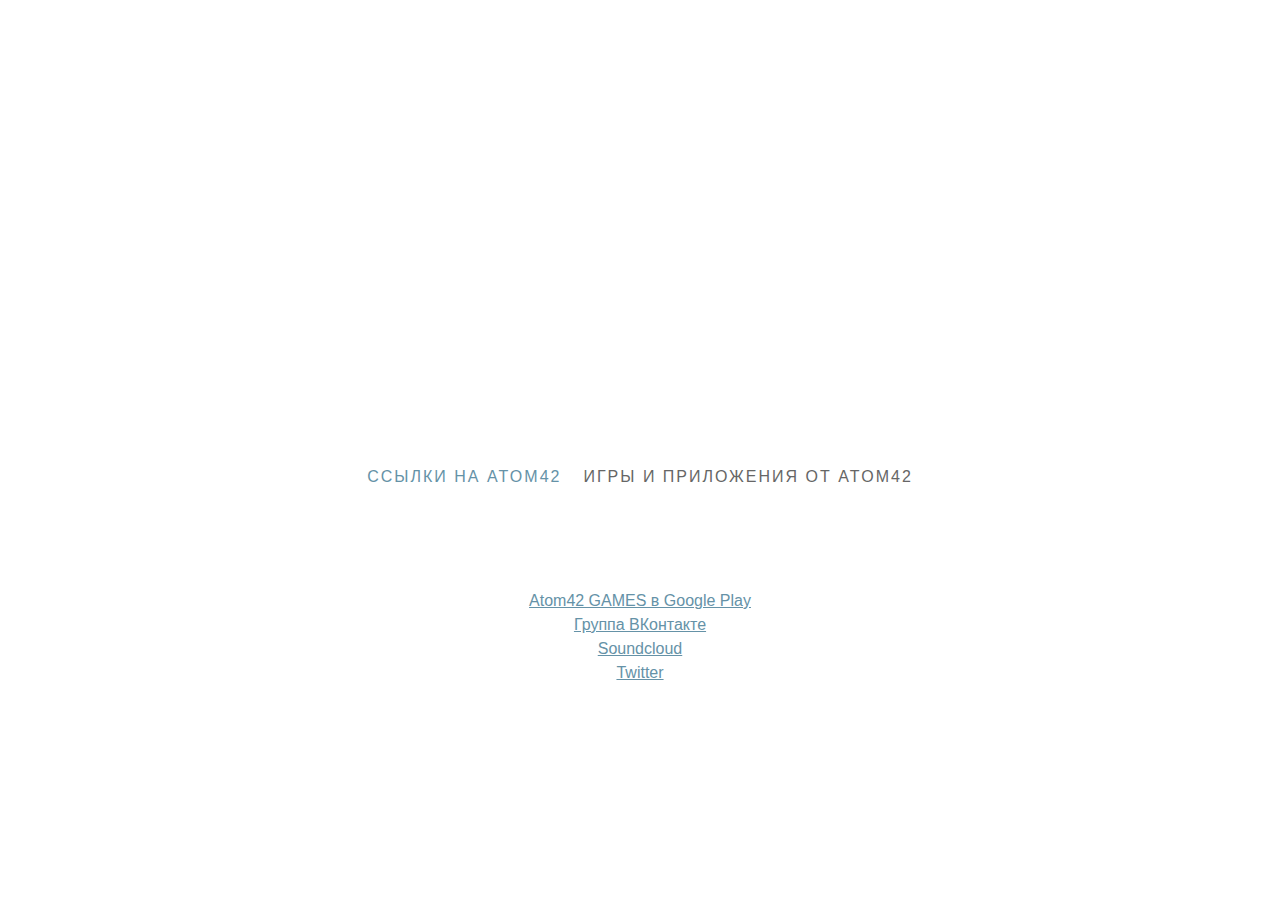
==== index.html @ b9b42fa0 "Update index.html" ====
<!DOCTYPE html>
<!-- saved from url=(0030)https://reysinc.jimdofree.com/ -->
<html lang="en-US" class=" j-feature-js j-feature-no-touch j-feature-opacity j-feature-csstransitions video no-videoautoplay"><head><meta http-equiv="Content-Type" content="text/html; charset=UTF-8">
    
<meta name="viewport" content="width=device-width, initial-scale=1">
<meta http-equiv="X-UA-Compatible" content="IE=edge">
<meta name="description" content="">
<meta name="robots" content="index, follow, archive">
<meta property="st:section" content="">
<meta name="twitter:title" content="Ссылки на Atom42">
<meta name="twitter:description" content="Atom42 GAMES в Google Play Группа ВКонтакте Soundcloud Twitter">
<meta name="twitter:card" content="summary_large_image">
<meta property="og:url" content="dev-atom42.github.io">
<meta property="og:title" content="Ссылки на Atom42">
<meta property="og:description" content="Atom42 GAMES в Google Play Группа ВКонтакте Soundcloud Twitter">
<meta property="og:type" content="website">
<meta property="og:locale" content="en_US">
<meta property="og:site_name" content="Atom42"><title>Atom42</title>
<link rel="shortcut icon" href="https://assets.jimstatic.com/s/img/favicon.ico">
    
<link rel="canonical" href="https://reysinc.jimdofree.com/">

        <script async="" src="./index_files/gtm.js"></script><script src="./index_files/ckies.js.85da0f3aff153667704e.js"></script>

        <script src="./index_files/cookieControl.js.2afa82b64f34273944c1.js"></script>
    <script>window.CookieControlSet.setToNormal();</script>

    <style>html,body{margin:0}.hidden{display:none}.n{padding:5px}#cc-website-title a {text-decoration: none}.cc-m-image-align-1{text-align:left}.cc-m-image-align-2{text-align:right}.cc-m-image-align-3{text-align:center}</style>

        <link href="./index_files/layout.css" rel="stylesheet" type="text/css" id="jimdo_layout_css">
<script>     /* <![CDATA[ */     /*!  loadCss [c]2014 @scottjehl, Filament Group, Inc.  Licensed MIT */     window.loadCSS = window.loadCss = function(e,n,t){var r,l=window.document,a=l.createElement("link");if(n)r=n;else{var i=(l.body||l.getElementsByTagName("head")[0]).childNodes;r=i[i.length-1]}var o=l.styleSheets;a.rel="stylesheet",a.href=e,a.media="only x",r.parentNode.insertBefore(a,n?r:r.nextSibling);var d=function(e){for(var n=a.href,t=o.length;t--;)if(o[t].href===n)return e.call(a);setTimeout(function(){d(e)})};return a.onloadcssdefined=d,d(function(){a.media=t||"all"}),a};     window.onloadCSS = function(n,o){n.onload=function(){n.onload=null,o&&o.call(n)},"isApplicationInstalled"in navigator&&"onloadcssdefined"in n&&n.onloadcssdefined(o)}     /* ]]> */ </script>     <script>
// <![CDATA[
onloadCSS(loadCss('https://assets.jimstatic.com/web.css.77cfc915fe222f26e0fee5315a170b55.css') , function() {
    this.id = 'jimdo_web_css';
});
// ]]>
</script><link rel="stylesheet" href="./index_files/web.css.77cfc915fe222f26e0fee5315a170b55.css" media="all" id="jimdo_web_css">
<link href="./index_files/web.css.77cfc915fe222f26e0fee5315a170b55.css" rel="preload" as="style">
<noscript>
<link href="https://assets.jimstatic.com/web.css.77cfc915fe222f26e0fee5315a170b55.css" rel="stylesheet"/>
</noscript>
    <script>
    //<![CDATA[
        var jimdoData = {"isTestserver":false,"isLcJimdoCom":false,"isJimdoHelpCenter":false,"isProtectedPage":false,"cstok":"","cacheJsKey":"2cb392a24bc89aa0ce9af2506d6e9679459f72f2","cacheCssKey":"2cb392a24bc89aa0ce9af2506d6e9679459f72f2","cdnUrl":"https:\/\/assets.jimstatic.com\/","minUrl":"https:\/\/assets.jimstatic.com\/app\/cdn\/min\/file\/","authUrl":"https:\/\/a.jimdo.com\/","webPath":"https:\/\/reysinc.jimdofree.com\/","appUrl":"https:\/\/a.jimdo.com\/","cmsLanguage":"en_US","isFreePackage":true,"mobile":false,"isDevkitTemplateUsed":true,"isTemplateResponsive":true,"websiteId":"s85a8c1d6eb22d242","pageId":2763330522,"packageId":1,"shop":{"deliveryTimeTexts":{"1":"Ships within 1-3 days","2":"Ships within 3-5 days","3":"Delivery in 5-8 days"},"checkoutButtonText":"Check out","isReady":false,"currencyFormat":{"pattern":"#,##0.00 \u00a4","convertedPattern":"#,##0.00 $","symbols":{"GROUPING_SEPARATOR":"\u00a0","DECIMAL_SEPARATOR":",","CURRENCY_SYMBOL":"\u20bd"}},"currencyLocale":"ru_RU"},"tr":{"gmap":{"searchNotFound":"The entered address doesn't exist or couldn't be found.","routeNotFound":"The driving directions couldn't be determined. Possible reasons: The starting address is not specific enough or it is too far from the destination address."},"shop":{"checkoutSubmit":{"next":"Next step","wait":"Please wait"},"paypalError":"An error has occurred. Please try again!","cartBar":"Go to Shopping Cart","maintenance":"Sorry, this store is not available at the moment. Please try again later.","addToCartOverlay":{"productInsertedText":"This item was added to your cart.","continueShoppingText":"Continue shopping","reloadPageText":"Refresh"},"notReadyText":"This store has not been completely set up.","numLeftText":"There are not more than {:num} of this item available at this time.","oneLeftText":"There is only one more of this item available."},"common":{"timeout":"Oops, it looks like there's been an error on our end and your last change didn't go through. Please try again in a minute. "},"form":{"badRequest":"An error has occurred! This form could not be submitted. Please try again later."}},"jQuery":"jimdoGen002","isJimdoMobileApp":false,"bgConfig":{"id":163656922,"type":"color","color":"rgb(255, 255, 255)"},"bgFullscreen":null,"responsiveBreakpointLandscape":767,"responsiveBreakpointPortrait":480,"copyableHeadlineLinks":false,"tocGeneration":false,"googlemapsConsoleKey":false,"loggingForAnalytics":false,"loggingForPredefinedPages":false,"isFacebookPixelIdEnabled":false,"userAccountId":"311d4254-e9e0-4ef2-a739-b793bc3ae662"};
    // ]]>
</script>

     <script> (function(window) { 'use strict'; var regBuff = window.__regModuleBuffer = []; var regModuleBuffer = function() { var args = [].slice.call(arguments); regBuff.push(args); }; if (!window.regModule) { window.regModule = regModuleBuffer; } })(window); </script>
    <script src="./index_files/web.js.baf12bd13498a22de3a5.js" async="true"></script>
<script>
//<![CDATA[
(function(w,d,s,l,i){w[l]=w[l]||[];w[l].push({'gtm.start':
new Date().getTime(),event:'gtm.js'});var f=d.getElementsByTagName(s)[0],
j=d.createElement(s),dl=l!='dataLayer'?'&l='+l:'';j.async=true;j.src=
'https://www.googletagmanager.com/gtm.js?id='+i+dl;f.parentNode.insertBefore(j,f);
})(window,document,'script','dataLayer','GTM-WDBL3P');
// ]]>
</script>    
<style type="text/css">.cc-imagewrapper{position:relative}.cc-pinterest-overlay{position:absolute;top:0;max-width:100%;width:100%;overflow:hidden;z-index:100011;background-color:#000;background-color:rgba(0,0,0,.1);display:none}.cc-m-image-align-2 .cc-pinterest-overlay{right:0}.cc-m-image-align-3 .cc-pinterest-overlay{margin:0 auto;left:0;right:0}@media \0screen\,screen\9 {.cc-pinterest-overlay{background:url([data-uri]);_background:url([data-uri])}}a.cc-pinterest-link{background:url([data-uri]) no-repeat;font:11px Arial,sans-serif;text-indent:-99999px;font-size:.01em;color:#cd1f1f;height:20px;width:43px;display:block;margin:5px;float:right}a.cc-pinterest-link:hover{background-position:0 -20px}a.cc-pinterest-link:active{background-position:0 -40px}</style><style type="text/css">.jui-u-bottom-spacing{margin-bottom:48px}.jui-u-top-spacing{margin-top:48px}.cc-m-video-gutter{max-width:100%;height:auto!important}.cc-m-video-gutter .cc-m-video-wrapper{height:0!important;width:100%;position:relative}.cc-m-video-gutter.cc-m-video-ratio-1 .cc-m-video-wrapper{padding-bottom:75%}.cc-m-video-gutter.cc-m-video-ratio-2 .cc-m-video-wrapper{padding-bottom:56.25%}.cc-m-video-gutter .cc-m-video-container{position:absolute;left:0;top:0;width:100%;height:100%}.cc-m-video-container{overflow:hidden}.cc-m-video-align-left{float:left}.cc-m-video-align-center{margin:0 auto}.cc-m-video-align-right{float:right}</style><style type="text/css">.sz-thumb{cursor:crosshair!important}.sz-thumb>span{display:block;position:relative}.sz-stage{background:#fff;border:1px solid #999;display:none;left:0;overflow:hidden;top:0;z-index:1}.sz-lens,.sz-stage,.sz-stage img{position:absolute}.sz-lens{background:#fff;border:1px solid #999;display:none;filter:alpha(opacity=60);opacity:.6}</style><style type="text/css">/*!
 * jQuery UI Datepicker 1.11.4
 * http://jqueryui.com
 *
 * Copyright jQuery Foundation and other contributors
 * Released under the MIT license.
 * http://jquery.org/license
 *
 * http://api.jqueryui.com/datepicker/#theming
 */
.ui-datepicker{width:17em;padding:.2em .2em 0;display:none}.ui-datepicker .ui-datepicker-header{position:relative;padding:.2em 0}.ui-datepicker .ui-datepicker-next,.ui-datepicker .ui-datepicker-prev{position:absolute;top:2px;width:1.8em;height:1.8em}.ui-datepicker .ui-datepicker-next-hover,.ui-datepicker .ui-datepicker-prev-hover{top:1px}.ui-datepicker .ui-datepicker-prev{left:2px}.ui-datepicker .ui-datepicker-next{right:2px}.ui-datepicker .ui-datepicker-prev-hover{left:1px}.ui-datepicker .ui-datepicker-next-hover{right:1px}.ui-datepicker .ui-datepicker-next span,.ui-datepicker .ui-datepicker-prev span{display:block;position:absolute;left:50%;margin-left:-8px;top:50%;margin-top:-8px}.ui-datepicker .ui-datepicker-title{margin:0 2.3em;line-height:1.8em;text-align:center}.ui-datepicker .ui-datepicker-title select{font-size:1em;margin:1px 0}.ui-datepicker select.ui-datepicker-month,.ui-datepicker select.ui-datepicker-year{width:45%}.ui-datepicker table{width:100%;font-size:.9em;border-collapse:collapse;margin:0 0 .4em}.ui-datepicker th{padding:.7em .3em;text-align:center;font-weight:700;border:0}.ui-datepicker td{border:0;padding:1px}.ui-datepicker td a,.ui-datepicker td span{display:block;padding:.2em;text-align:right;text-decoration:none}.ui-datepicker .ui-datepicker-buttonpane{background-image:none;margin:.7em 0 0;padding:0 .2em;border-left:0;border-right:0;border-bottom:0}.ui-datepicker .ui-datepicker-buttonpane button{float:right;margin:.5em .2em .4em;cursor:pointer;padding:.2em .6em .3em;width:auto;overflow:visible}.ui-datepicker.ui-datepicker-multi{width:auto}.ui-datepicker .ui-datepicker-buttonpane button.ui-datepicker-current,.ui-datepicker-multi .ui-datepicker-group,.ui-datepicker-rtl .ui-datepicker-buttonpane button{float:left}.ui-datepicker-multi .ui-datepicker-group table{width:95%;margin:0 auto .4em}.ui-datepicker-multi-2 .ui-datepicker-group{width:50%}.ui-datepicker-multi-3 .ui-datepicker-group{width:33.3%}.ui-datepicker-multi-4 .ui-datepicker-group{width:25%}.ui-datepicker-multi .ui-datepicker-group-last .ui-datepicker-header,.ui-datepicker-multi .ui-datepicker-group-middle .ui-datepicker-header{border-left-width:0}.ui-datepicker-multi .ui-datepicker-buttonpane{clear:left}.ui-datepicker-row-break{clear:both;width:100%;font-size:0}.ui-datepicker-rtl{direction:rtl}.ui-datepicker-rtl .ui-datepicker-prev{right:2px;left:auto}.ui-datepicker-rtl .ui-datepicker-next{left:2px;right:auto}.ui-datepicker-rtl .ui-datepicker-prev:hover{right:1px;left:auto}.ui-datepicker-rtl .ui-datepicker-next:hover{left:1px;right:auto}.ui-datepicker-rtl .ui-datepicker-buttonpane{clear:right}.ui-datepicker-rtl .ui-datepicker-buttonpane button.ui-datepicker-current,.ui-datepicker-rtl .ui-datepicker-group{float:right}.ui-datepicker-rtl .ui-datepicker-group-last .ui-datepicker-header,.ui-datepicker-rtl .ui-datepicker-group-middle .ui-datepicker-header{border-right-width:0;border-left-width:1px}</style><style type="text/css">div.content-box{position:absolute;width:400px;height:400px;z-index:10000;display:none;background:#373737;text-align:left}div.content-box-animating a.content-box-close,div.content-box-animating a.content-box-next,div.content-box-animating a.content-box-prev,div.content-box-animating div.content-box-shadow,div.content-box.content-box-no-prev-next a.content-box-next,div.content-box.content-box-no-prev-next a.content-box-prev{display:none}div.content-box-loading div.content-box-item{background:url([data-uri]) center no-repeat}div.content-box-shadow{position:absolute;width:100%;height:100%;z-index:-1;background:#333;opacity:.6;-moz-opacity:.6;filter:alpha(opacity=60);top:-8px;left:-8px;padding:8px}div.content-box-content-wrapper{width:100%;height:100%;color:#fff;overflow:hidden;position:relative}div.content-box-content{width:20000px;height:100%}div.content-box-item{float:left;height:100%}div.content-box-item-content{position:relative;padding:10px 10px 70px;overflow:auto}div.content-box.content-box-no-prev-next div.content-box-item-content{padding:10px}.content-box-disabled{opacity:.3;-moz-opacity:.3;filter:alpha(opacity=30)!important}a.content-box-close{position:absolute;top:-18px;left:-18px;width:28px;height:28px;background:url(https://assets.jimstatic.com/e1ca6e007c91d4ef9ee063940b504870.png) no-repeat top left;_background-image:url(https://assets.jimstatic.com/d32401d55ec237cee50e487c6eefa908.gif);outline:none}a.content-box-close:hover{background-position:-28px 0}a.content-box-next,a.content-box-prev{position:absolute;bottom:10px;width:81px;height:48px;outline:none;cursor:pointer}a.content-box-next{right:0}a.content-box-prev{right:100px!important}a.content-box-next span{float:left;width:100%;height:100%;background:url(https://assets.jimstatic.com/9e4dc55ad6bdd8b8bafced6241dac621.png) no-repeat}a.content-box-prev span{float:left;width:100%;height:100%;background:url([data-uri]) no-repeat}</style><style type="text/css">.cc-browser-message{top:0;width:100%;position:relative;height:35px}.cc-browser-message .cc-browser-container{border-bottom:solid 1px #3c3c3c;height:34px;overflow:hidden}.cc-browser-message .cc-browser-slice{background:url([data-uri]) no-repeat 0 0}.cc-browser-message .cc-browser-slice-bg{background-repeat:repeat-x;background-position:0 -76px;background-color:#feeeb2}.cc-browser-message .cc-browser-icon{background-position:0 0;height:24px;width:24px;margin:4px 0 0 6px;float:left}.cc-browser-message .cc-browser-close{background-position:0 -31px;float:right;height:22px;width:24px;margin:6px 10px 0 0;cursor:pointer}.cc-browser-message .cc-browser-close.cc-state-hover{background-position:0 -54px}.cc-browser-message .cc-browser-text{float:left;width:90%;font-size:1em;line-height:1em;margin:9px 0 0 10px}.cc-browser-message .cc-browser-text a{color:#3c3c3c;text-decoration:underline;font-weight:700}</style><style type="text/css">/*! jQuery UI - v1.11.3 - 2015-02-12
* http://jqueryui.com
* Includes: core.css, accordion.css, autocomplete.css, button.css, datepicker.css, dialog.css, draggable.css, menu.css, progressbar.css, resizable.css, selectable.css, selectmenu.css, slider.css, sortable.css, spinner.css, tabs.css, tooltip.css, theme.css
* To view and modify this theme, visit http://jqueryui.com/themeroller/?ffDefault=Arial%2CHelvetica%2Csans-serif&fsDefault=1em&fwDefault=normal&cornerRadius=3px&bgColorHeader=e9e9e9&bgTextureHeader=flat&borderColorHeader=dddddd&fcHeader=333333&iconColorHeader=444444&bgColorContent=ffffff&bgTextureContent=flat&borderColorContent=dddddd&fcContent=333333&iconColorContent=444444&bgColorDefault=f6f6f6&bgTextureDefault=flat&borderColorDefault=c5c5c5&fcDefault=454545&iconColorDefault=777777&bgColorHover=ededed&bgTextureHover=flat&borderColorHover=cccccc&fcHover=2b2b2b&iconColorHover=555555&bgColorActive=007fff&bgTextureActive=flat&borderColorActive=003eff&fcActive=ffffff&iconColorActive=ffffff&bgColorHighlight=fffa90&bgTextureHighlight=flat&borderColorHighlight=dad55e&fcHighlight=777620&iconColorHighlight=777620&bgColorError=fddfdf&bgTextureError=flat&borderColorError=f1a899&fcError=5f3f3f&iconColorError=cc0000&bgColorOverlay=aaaaaa&bgTextureOverlay=flat&bgImgOpacityOverlay=0&opacityOverlay=30&bgColorShadow=666666&bgTextureShadow=flat&bgImgOpacityShadow=0&opacityShadow=30&thicknessShadow=5px&offsetTopShadow=0px&offsetLeftShadow=0px&cornerRadiusShadow=8px
* Copyright jQuery Foundation and other contributors; Licensed MIT */
.ui-helper-hidden{display:none}.ui-helper-hidden-accessible{border:0;clip:rect(0 0 0 0);height:1px;margin:-1px;overflow:hidden;padding:0;position:absolute;width:1px}.ui-helper-reset{margin:0;padding:0;border:0;outline:0;line-height:1.3;text-decoration:none;font-size:100%;list-style:none}.ui-helper-clearfix:after,.ui-helper-clearfix:before{content:"";display:table;border-collapse:collapse}.ui-helper-clearfix:after{clear:both}.ui-helper-clearfix{min-height:0}.ui-helper-zfix{width:100%;height:100%;top:0;left:0;position:absolute;opacity:0;filter:Alpha(Opacity=0)}.ui-front{z-index:100}.ui-state-disabled{cursor:default!important}.ui-icon{display:block;text-indent:-99999px;overflow:hidden;background-repeat:no-repeat}.ui-widget-overlay{position:fixed;top:0;left:0;width:100%;height:100%}.ui-accordion .ui-accordion-header{display:block;cursor:pointer;position:relative;margin:2px 0 0;padding:.5em .5em .5em .7em;min-height:0;font-size:100%}.ui-accordion .ui-accordion-icons,.ui-accordion .ui-accordion-icons .ui-accordion-icons{padding-left:2.2em}.ui-accordion .ui-accordion-header .ui-accordion-header-icon{position:absolute;left:.5em;top:50%;margin-top:-8px}.ui-accordion .ui-accordion-content{padding:1em 2.2em;border-top:0;overflow:auto}.ui-autocomplete{position:absolute;top:0;left:0;cursor:default}.ui-button{display:inline-block;position:relative;padding:0;line-height:normal;margin-right:.1em;cursor:pointer;vertical-align:middle;text-align:center;overflow:visible}.ui-button,.ui-button:active,.ui-button:hover,.ui-button:link,.ui-button:visited{text-decoration:none}.ui-button-icon-only{width:2.2em}button.ui-button-icon-only{width:2.4em}.ui-button-icons-only{width:3.4em}button.ui-button-icons-only{width:3.7em}.ui-button .ui-button-text{display:block;line-height:normal}.ui-button-text-only .ui-button-text,input.ui-button{padding:.4em 1em}.ui-button-icon-only .ui-button-text,.ui-button-icons-only .ui-button-text{padding:.4em;text-indent:-9999999px}.ui-button-text-icon-primary .ui-button-text{padding:.4em 1em .4em 2.1em}.ui-button-text-icon-secondary .ui-button-text{padding:.4em 2.1em .4em 1em}.ui-button-text-icons .ui-button-text{padding:.4em 2.1em}.ui-button-icon-only .ui-icon,.ui-button-icons-only .ui-icon,.ui-button-text-icon-primary .ui-icon,.ui-button-text-icon-secondary .ui-icon,.ui-button-text-icons .ui-icon{position:absolute;top:50%;margin-top:-8px}.ui-button-icon-only .ui-icon{left:50%;margin-left:-8px}.ui-button-icons-only .ui-button-icon-primary,.ui-button-text-icon-primary .ui-button-icon-primary,.ui-button-text-icons .ui-button-icon-primary{left:.5em}.ui-button-icons-only .ui-button-icon-secondary,.ui-button-text-icon-secondary .ui-button-icon-secondary,.ui-button-text-icons .ui-button-icon-secondary{right:.5em}.ui-buttonset{margin-right:7px}.ui-buttonset .ui-button{margin-left:0;margin-right:-.3em}button.ui-button::-moz-focus-inner,input.ui-button::-moz-focus-inner{border:0;padding:0}.ui-datepicker{width:17em;padding:.2em .2em 0;display:none}.ui-datepicker .ui-datepicker-header{position:relative;padding:.2em 0}.ui-datepicker .ui-datepicker-next,.ui-datepicker .ui-datepicker-prev{position:absolute;top:2px;width:1.8em;height:1.8em}.ui-datepicker .ui-datepicker-next-hover,.ui-datepicker .ui-datepicker-prev-hover{top:1px}.ui-datepicker .ui-datepicker-prev{left:2px}.ui-datepicker .ui-datepicker-next{right:2px}.ui-datepicker .ui-datepicker-prev-hover{left:1px}.ui-datepicker .ui-datepicker-next-hover{right:1px}.ui-datepicker .ui-datepicker-next span,.ui-datepicker .ui-datepicker-prev span{display:block;position:absolute;left:50%;margin-left:-8px;top:50%;margin-top:-8px}.ui-datepicker .ui-datepicker-title{margin:0 2.3em;line-height:1.8em;text-align:center}.ui-datepicker .ui-datepicker-title select{font-size:1em;margin:1px 0}.ui-datepicker select.ui-datepicker-month,.ui-datepicker select.ui-datepicker-year{width:45%}.ui-datepicker table{width:100%;font-size:.9em;border-collapse:collapse;margin:0 0 .4em}.ui-datepicker th{padding:.7em .3em;text-align:center;font-weight:700;border:0}.ui-datepicker td{border:0;padding:1px}.ui-datepicker td a,.ui-datepicker td span{display:block;padding:.2em;text-align:right;text-decoration:none}.ui-datepicker .ui-datepicker-buttonpane{background-image:none;margin:.7em 0 0;padding:0 .2em;border-left:0;border-right:0;border-bottom:0}.ui-datepicker .ui-datepicker-buttonpane button{float:right;margin:.5em .2em .4em;cursor:pointer;padding:.2em .6em .3em;width:auto;overflow:visible}.ui-datepicker.ui-datepicker-multi{width:auto}.ui-datepicker .ui-datepicker-buttonpane button.ui-datepicker-current,.ui-datepicker-multi .ui-datepicker-group,.ui-datepicker-rtl .ui-datepicker-buttonpane button{float:left}.ui-datepicker-multi .ui-datepicker-group table{width:95%;margin:0 auto .4em}.ui-datepicker-multi-2 .ui-datepicker-group{width:50%}.ui-datepicker-multi-3 .ui-datepicker-group{width:33.3%}.ui-datepicker-multi-4 .ui-datepicker-group{width:25%}.ui-datepicker-multi .ui-datepicker-group-last .ui-datepicker-header,.ui-datepicker-multi .ui-datepicker-group-middle .ui-datepicker-header{border-left-width:0}.ui-datepicker-multi .ui-datepicker-buttonpane{clear:left}.ui-datepicker-row-break{clear:both;width:100%;font-size:0}.ui-datepicker-rtl{direction:rtl}.ui-datepicker-rtl .ui-datepicker-prev{right:2px;left:auto}.ui-datepicker-rtl .ui-datepicker-next{left:2px;right:auto}.ui-datepicker-rtl .ui-datepicker-prev:hover{right:1px;left:auto}.ui-datepicker-rtl .ui-datepicker-next:hover{left:1px;right:auto}.ui-datepicker-rtl .ui-datepicker-buttonpane{clear:right}.ui-datepicker-rtl .ui-datepicker-buttonpane button.ui-datepicker-current,.ui-datepicker-rtl .ui-datepicker-group{float:right}.ui-datepicker-rtl .ui-datepicker-group-last .ui-datepicker-header,.ui-datepicker-rtl .ui-datepicker-group-middle .ui-datepicker-header{border-right-width:0;border-left-width:1px}.ui-dialog{overflow:hidden;position:absolute;top:0;left:0;padding:.2em;outline:0}.ui-dialog .ui-dialog-titlebar{padding:.4em 1em;position:relative}.ui-dialog .ui-dialog-title{float:left;margin:.1em 0;white-space:nowrap;width:90%;overflow:hidden;text-overflow:ellipsis}.ui-dialog .ui-dialog-titlebar-close{position:absolute;right:.3em;top:50%;width:20px;margin:-10px 0 0;padding:1px;height:20px}.ui-dialog .ui-dialog-content{position:relative;border:0;padding:.5em 1em;background:0 0;overflow:auto}.ui-dialog .ui-dialog-buttonpane{text-align:left;border-width:1px 0 0;background-image:none;margin-top:.5em;padding:.3em 1em .5em .4em}.ui-dialog .ui-dialog-buttonpane .ui-dialog-buttonset{float:right}.ui-dialog .ui-dialog-buttonpane button{margin:.5em .4em .5em 0;cursor:pointer}.ui-dialog .ui-resizable-se{width:12px;height:12px;right:-5px;bottom:-5px;background-position:16px 16px}.ui-draggable .ui-dialog-titlebar{cursor:move}.ui-draggable-handle{-ms-touch-action:none;touch-action:none}.ui-menu{list-style:none;padding:0;margin:0;display:block;outline:none}.ui-menu .ui-menu{position:absolute}.ui-menu .ui-menu-item{position:relative;margin:0;padding:3px 1em 3px .4em;cursor:pointer;min-height:0;list-style-image:url([data-uri])}.ui-menu .ui-menu-divider{margin:5px 0;height:0;font-size:0;line-height:0;border-width:1px 0 0}.ui-menu .ui-state-active,.ui-menu .ui-state-focus{margin:-1px}.ui-menu-icons{position:relative}.ui-menu-icons .ui-menu-item{padding-left:2em}.ui-menu .ui-icon{position:absolute;top:0;bottom:0;left:.2em;margin:auto 0}.ui-menu .ui-menu-icon{left:auto;right:0}.ui-progressbar{height:2em;text-align:left;overflow:hidden}.ui-progressbar .ui-progressbar-value{margin:-1px;height:100%}.ui-progressbar .ui-progressbar-overlay{background:url([data-uri]);height:100%;filter:alpha(opacity=25);opacity:.25}.ui-progressbar-indeterminate .ui-progressbar-value{background-image:none}.ui-resizable{position:relative}.ui-resizable-handle{position:absolute;font-size:.1px;display:block;-ms-touch-action:none;touch-action:none}.ui-resizable-autohide .ui-resizable-handle,.ui-resizable-disabled .ui-resizable-handle{display:none}.ui-resizable-n{cursor:n-resize;height:7px;width:100%;top:-5px;left:0}.ui-resizable-s{cursor:s-resize;height:7px;width:100%;bottom:-5px;left:0}.ui-resizable-e{cursor:e-resize;width:7px;right:-5px;top:0;height:100%}.ui-resizable-w{cursor:w-resize;width:7px;left:-5px;top:0;height:100%}.ui-resizable-se{cursor:se-resize;width:12px;height:12px;right:1px;bottom:1px}.ui-resizable-sw{cursor:sw-resize;width:9px;height:9px;left:-5px;bottom:-5px}.ui-resizable-nw{cursor:nw-resize;width:9px;height:9px;left:-5px;top:-5px}.ui-resizable-ne{cursor:ne-resize;width:9px;height:9px;right:-5px;top:-5px}.ui-selectable{-ms-touch-action:none;touch-action:none}.ui-selectable-helper{position:absolute;z-index:100;border:1px dotted #000}.ui-selectmenu-menu{padding:0;margin:0;position:absolute;top:0;left:0;display:none}.ui-selectmenu-menu .ui-menu{overflow:auto;overflow-x:hidden;padding-bottom:1px}.ui-selectmenu-menu .ui-menu .ui-selectmenu-optgroup{font-size:1em;font-weight:700;line-height:1.5;padding:2px .4em;margin:.5em 0 0;height:auto;border:0}.ui-selectmenu-open{display:block}.ui-selectmenu-button{display:inline-block;overflow:hidden;position:relative;text-decoration:none;cursor:pointer}.ui-selectmenu-button span.ui-icon{right:.5em;left:auto;margin-top:-8px;position:absolute;top:50%}.ui-selectmenu-button span.ui-selectmenu-text{text-align:left;padding:.4em 2.1em .4em 1em;display:block;line-height:1.4;overflow:hidden;text-overflow:ellipsis;white-space:nowrap}.ui-slider{position:relative;text-align:left}.ui-slider .ui-slider-handle{position:absolute;z-index:2;width:1.2em;height:1.2em;cursor:default;-ms-touch-action:none;touch-action:none}.ui-slider .ui-slider-range{position:absolute;z-index:1;font-size:.7em;display:block;border:0;background-position:0 0}.ui-slider.ui-state-disabled .ui-slider-handle,.ui-slider.ui-state-disabled .ui-slider-range{-webkit-filter:inherit;filter:inherit}.ui-slider-horizontal{height:.8em}.ui-slider-horizontal .ui-slider-handle{top:-.3em;margin-left:-.6em}.ui-slider-horizontal .ui-slider-range{top:0;height:100%}.ui-slider-horizontal .ui-slider-range-min{left:0}.ui-slider-horizontal .ui-slider-range-max{right:0}.ui-slider-vertical{width:.8em;height:100px}.ui-slider-vertical .ui-slider-handle{left:-.3em;margin-left:0;margin-bottom:-.6em}.ui-slider-vertical .ui-slider-range{left:0;width:100%}.ui-slider-vertical .ui-slider-range-min{bottom:0}.ui-slider-vertical .ui-slider-range-max{top:0}.ui-sortable-handle{-ms-touch-action:none;touch-action:none}.ui-spinner,.ui-spinner-input{padding:0;vertical-align:middle}.ui-spinner{position:relative;display:inline-block;overflow:hidden}.ui-spinner-input{border:none;background:0 0;color:inherit;margin:.2em 22px .2em .4em}.ui-spinner-button{width:16px;height:50%;font-size:.5em;padding:0;margin:0;text-align:center;position:absolute;cursor:default;display:block;overflow:hidden;right:0}.ui-spinner a.ui-spinner-button{border-top:none;border-bottom:none;border-right:none}.ui-spinner .ui-icon{position:absolute;margin-top:-8px;top:50%;left:0}.ui-spinner-up{top:0}.ui-spinner-down{bottom:0}.ui-spinner .ui-icon-triangle-1-s{background-position:-65px -16px}.ui-tabs{position:relative;padding:.2em}.ui-tabs .ui-tabs-nav{margin:0;padding:.2em .2em 0}.ui-tabs .ui-tabs-nav li{list-style:none;float:left;position:relative;top:0;margin:1px .2em 0 0;border-bottom-width:0;padding:0;white-space:nowrap}.ui-tabs .ui-tabs-nav .ui-tabs-anchor{float:left;padding:.5em 1em;text-decoration:none}.ui-tabs .ui-tabs-nav li.ui-tabs-active{margin-bottom:-1px;padding-bottom:1px}.ui-tabs .ui-tabs-nav li.ui-state-disabled .ui-tabs-anchor,.ui-tabs .ui-tabs-nav li.ui-tabs-active .ui-tabs-anchor,.ui-tabs .ui-tabs-nav li.ui-tabs-loading .ui-tabs-anchor{cursor:text}.ui-tabs-collapsible .ui-tabs-nav li.ui-tabs-active .ui-tabs-anchor{cursor:pointer}.ui-tabs .ui-tabs-panel{display:block;border-width:0;padding:1em 1.4em;background:0 0}.ui-tooltip{padding:8px;position:absolute;z-index:9999;max-width:300px;-webkit-box-shadow:0 0 5px #aaa;box-shadow:0 0 5px #aaa}body .ui-tooltip{border-width:2px}.ui-widget,.ui-widget button,.ui-widget input,.ui-widget select,.ui-widget textarea{font-family:Arial,Helvetica,sans-serif;font-size:1em}.ui-widget .ui-widget{font-size:1em}.ui-widget-content{border:1px solid #ddd;background:#fff;color:#333}.ui-widget-content a,.ui-widget-header a{color:#333}.ui-widget-header{border:1px solid #ddd;background:#e9e9e9;color:#333;font-weight:700}.ui-state-default,.ui-widget-content .ui-state-default,.ui-widget-header .ui-state-default{border:1px solid #c5c5c5;background:#f6f6f6;font-weight:400;color:#454545}.ui-state-default a,.ui-state-default a:link,.ui-state-default a:visited{color:#454545;text-decoration:none}.ui-state-focus,.ui-state-hover,.ui-widget-content .ui-state-focus,.ui-widget-content .ui-state-hover,.ui-widget-header .ui-state-focus,.ui-widget-header .ui-state-hover{border:1px solid #ccc;background:#ededed;font-weight:400;color:#2b2b2b}.ui-state-focus a,.ui-state-focus a:hover,.ui-state-focus a:link,.ui-state-focus a:visited,.ui-state-hover a,.ui-state-hover a:hover,.ui-state-hover a:link,.ui-state-hover a:visited{color:#2b2b2b;text-decoration:none}.ui-state-active,.ui-widget-content .ui-state-active,.ui-widget-header .ui-state-active{border:1px solid #003eff;background:#007fff;font-weight:400;color:#fff}.ui-state-active a,.ui-state-active a:link,.ui-state-active a:visited{color:#fff;text-decoration:none}.ui-state-highlight,.ui-widget-content .ui-state-highlight,.ui-widget-header .ui-state-highlight{border:1px solid #dad55e;background:#fffa90;color:#777620}.ui-state-highlight a,.ui-widget-content .ui-state-highlight a,.ui-widget-header .ui-state-highlight a{color:#777620}.ui-state-error,.ui-widget-content .ui-state-error,.ui-widget-header .ui-state-error{border:1px solid #f1a899;background:#fddfdf;color:#5f3f3f}.ui-state-error a,.ui-state-error-text,.ui-widget-content .ui-state-error a,.ui-widget-content .ui-state-error-text,.ui-widget-header .ui-state-error a,.ui-widget-header .ui-state-error-text{color:#5f3f3f}.ui-priority-primary,.ui-widget-content .ui-priority-primary,.ui-widget-header .ui-priority-primary{font-weight:700}.ui-priority-secondary,.ui-widget-content .ui-priority-secondary,.ui-widget-header .ui-priority-secondary{opacity:.7;filter:Alpha(Opacity=70);font-weight:400}.ui-state-disabled,.ui-widget-content .ui-state-disabled,.ui-widget-header .ui-state-disabled{opacity:.35;filter:Alpha(Opacity=35);background-image:none}.ui-state-disabled .ui-icon{filter:Alpha(Opacity=35)}.ui-icon{width:16px;height:16px}.ui-icon,.ui-widget-content .ui-icon,.ui-widget-header .ui-icon{background-image:url(https://assets.jimstatic.com/1390b425cda2152086953a81699eb67e.png)}.ui-state-default .ui-icon{background-image:url(https://assets.jimstatic.com/46c951ac66e69c3f4f8dd0624df95a45.png)}.ui-state-focus .ui-icon,.ui-state-hover .ui-icon{background-image:url(https://assets.jimstatic.com/77aa3789fec804f6ec26dc15365bdee8.png)}.ui-state-active .ui-icon{background-image:url(https://assets.jimstatic.com/9886d3f03300d1dcd9f317a5f70552e4.png)}.ui-state-highlight .ui-icon{background-image:url(https://assets.jimstatic.com/73dcacd75d54951026ff8f7ef268b26f.png)}.ui-state-error .ui-icon,.ui-state-error-text .ui-icon{background-image:url(https://assets.jimstatic.com/034e9fa1ef020b3f6d5f86750920098c.png)}.ui-icon-blank{background-position:16px 16px}.ui-icon-carat-1-n{background-position:0 0}.ui-icon-carat-1-ne{background-position:-16px 0}.ui-icon-carat-1-e{background-position:-32px 0}.ui-icon-carat-1-se{background-position:-48px 0}.ui-icon-carat-1-s{background-position:-64px 0}.ui-icon-carat-1-sw{background-position:-80px 0}.ui-icon-carat-1-w{background-position:-96px 0}.ui-icon-carat-1-nw{background-position:-112px 0}.ui-icon-carat-2-n-s{background-position:-128px 0}.ui-icon-carat-2-e-w{background-position:-144px 0}.ui-icon-triangle-1-n{background-position:0 -16px}.ui-icon-triangle-1-ne{background-position:-16px -16px}.ui-icon-triangle-1-e{background-position:-32px -16px}.ui-icon-triangle-1-se{background-position:-48px -16px}.ui-icon-triangle-1-s{background-position:-64px -16px}.ui-icon-triangle-1-sw{background-position:-80px -16px}.ui-icon-triangle-1-w{background-position:-96px -16px}.ui-icon-triangle-1-nw{background-position:-112px -16px}.ui-icon-triangle-2-n-s{background-position:-128px -16px}.ui-icon-triangle-2-e-w{background-position:-144px -16px}.ui-icon-arrow-1-n{background-position:0 -32px}.ui-icon-arrow-1-ne{background-position:-16px -32px}.ui-icon-arrow-1-e{background-position:-32px -32px}.ui-icon-arrow-1-se{background-position:-48px -32px}.ui-icon-arrow-1-s{background-position:-64px -32px}.ui-icon-arrow-1-sw{background-position:-80px -32px}.ui-icon-arrow-1-w{background-position:-96px -32px}.ui-icon-arrow-1-nw{background-position:-112px -32px}.ui-icon-arrow-2-n-s{background-position:-128px -32px}.ui-icon-arrow-2-ne-sw{background-position:-144px -32px}.ui-icon-arrow-2-e-w{background-position:-160px -32px}.ui-icon-arrow-2-se-nw{background-position:-176px -32px}.ui-icon-arrowstop-1-n{background-position:-192px -32px}.ui-icon-arrowstop-1-e{background-position:-208px -32px}.ui-icon-arrowstop-1-s{background-position:-224px -32px}.ui-icon-arrowstop-1-w{background-position:-240px -32px}.ui-icon-arrowthick-1-n{background-position:0 -48px}.ui-icon-arrowthick-1-ne{background-position:-16px -48px}.ui-icon-arrowthick-1-e{background-position:-32px -48px}.ui-icon-arrowthick-1-se{background-position:-48px -48px}.ui-icon-arrowthick-1-s{background-position:-64px -48px}.ui-icon-arrowthick-1-sw{background-position:-80px -48px}.ui-icon-arrowthick-1-w{background-position:-96px -48px}.ui-icon-arrowthick-1-nw{background-position:-112px -48px}.ui-icon-arrowthick-2-n-s{background-position:-128px -48px}.ui-icon-arrowthick-2-ne-sw{background-position:-144px -48px}.ui-icon-arrowthick-2-e-w{background-position:-160px -48px}.ui-icon-arrowthick-2-se-nw{background-position:-176px -48px}.ui-icon-arrowthickstop-1-n{background-position:-192px -48px}.ui-icon-arrowthickstop-1-e{background-position:-208px -48px}.ui-icon-arrowthickstop-1-s{background-position:-224px -48px}.ui-icon-arrowthickstop-1-w{background-position:-240px -48px}.ui-icon-arrowreturnthick-1-w{background-position:0 -64px}.ui-icon-arrowreturnthick-1-n{background-position:-16px -64px}.ui-icon-arrowreturnthick-1-e{background-position:-32px -64px}.ui-icon-arrowreturnthick-1-s{background-position:-48px -64px}.ui-icon-arrowreturn-1-w{background-position:-64px -64px}.ui-icon-arrowreturn-1-n{background-position:-80px -64px}.ui-icon-arrowreturn-1-e{background-position:-96px -64px}.ui-icon-arrowreturn-1-s{background-position:-112px -64px}.ui-icon-arrowrefresh-1-w{background-position:-128px -64px}.ui-icon-arrowrefresh-1-n{background-position:-144px -64px}.ui-icon-arrowrefresh-1-e{background-position:-160px -64px}.ui-icon-arrowrefresh-1-s{background-position:-176px -64px}.ui-icon-arrow-4{background-position:0 -80px}.ui-icon-arrow-4-diag{background-position:-16px -80px}.ui-icon-extlink{background-position:-32px -80px}.ui-icon-newwin{background-position:-48px -80px}.ui-icon-refresh{background-position:-64px -80px}.ui-icon-shuffle{background-position:-80px -80px}.ui-icon-transfer-e-w{background-position:-96px -80px}.ui-icon-transferthick-e-w{background-position:-112px -80px}.ui-icon-folder-collapsed{background-position:0 -96px}.ui-icon-folder-open{background-position:-16px -96px}.ui-icon-document{background-position:-32px -96px}.ui-icon-document-b{background-position:-48px -96px}.ui-icon-note{background-position:-64px -96px}.ui-icon-mail-closed{background-position:-80px -96px}.ui-icon-mail-open{background-position:-96px -96px}.ui-icon-suitcase{background-position:-112px -96px}.ui-icon-comment{background-position:-128px -96px}.ui-icon-person{background-position:-144px -96px}.ui-icon-print{background-position:-160px -96px}.ui-icon-trash{background-position:-176px -96px}.ui-icon-locked{background-position:-192px -96px}.ui-icon-unlocked{background-position:-208px -96px}.ui-icon-bookmark{background-position:-224px -96px}.ui-icon-tag{background-position:-240px -96px}.ui-icon-home{background-position:0 -112px}.ui-icon-flag{background-position:-16px -112px}.ui-icon-calendar{background-position:-32px -112px}.ui-icon-cart{background-position:-48px -112px}.ui-icon-pencil{background-position:-64px -112px}.ui-icon-clock{background-position:-80px -112px}.ui-icon-disk{background-position:-96px -112px}.ui-icon-calculator{background-position:-112px -112px}.ui-icon-zoomin{background-position:-128px -112px}.ui-icon-zoomout{background-position:-144px -112px}.ui-icon-search{background-position:-160px -112px}.ui-icon-wrench{background-position:-176px -112px}.ui-icon-gear{background-position:-192px -112px}.ui-icon-heart{background-position:-208px -112px}.ui-icon-star{background-position:-224px -112px}.ui-icon-link{background-position:-240px -112px}.ui-icon-cancel{background-position:0 -128px}.ui-icon-plus{background-position:-16px -128px}.ui-icon-plusthick{background-position:-32px -128px}.ui-icon-minus{background-position:-48px -128px}.ui-icon-minusthick{background-position:-64px -128px}.ui-icon-close{background-position:-80px -128px}.ui-icon-closethick{background-position:-96px -128px}.ui-icon-key{background-position:-112px -128px}.ui-icon-lightbulb{background-position:-128px -128px}.ui-icon-scissors{background-position:-144px -128px}.ui-icon-clipboard{background-position:-160px -128px}.ui-icon-copy{background-position:-176px -128px}.ui-icon-contact{background-position:-192px -128px}.ui-icon-image{background-position:-208px -128px}.ui-icon-video{background-position:-224px -128px}.ui-icon-script{background-position:-240px -128px}.ui-icon-alert{background-position:0 -144px}.ui-icon-info{background-position:-16px -144px}.ui-icon-notice{background-position:-32px -144px}.ui-icon-help{background-position:-48px -144px}.ui-icon-check{background-position:-64px -144px}.ui-icon-bullet{background-position:-80px -144px}.ui-icon-radio-on{background-position:-96px -144px}.ui-icon-radio-off{background-position:-112px -144px}.ui-icon-pin-w{background-position:-128px -144px}.ui-icon-pin-s{background-position:-144px -144px}.ui-icon-play{background-position:0 -160px}.ui-icon-pause{background-position:-16px -160px}.ui-icon-seek-next{background-position:-32px -160px}.ui-icon-seek-prev{background-position:-48px -160px}.ui-icon-seek-end{background-position:-64px -160px}.ui-icon-seek-first,.ui-icon-seek-start{background-position:-80px -160px}.ui-icon-stop{background-position:-96px -160px}.ui-icon-eject{background-position:-112px -160px}.ui-icon-volume-off{background-position:-128px -160px}.ui-icon-volume-on{background-position:-144px -160px}.ui-icon-power{background-position:0 -176px}.ui-icon-signal-diag{background-position:-16px -176px}.ui-icon-signal{background-position:-32px -176px}.ui-icon-battery-0{background-position:-48px -176px}.ui-icon-battery-1{background-position:-64px -176px}.ui-icon-battery-2{background-position:-80px -176px}.ui-icon-battery-3{background-position:-96px -176px}.ui-icon-circle-plus{background-position:0 -192px}.ui-icon-circle-minus{background-position:-16px -192px}.ui-icon-circle-close{background-position:-32px -192px}.ui-icon-circle-triangle-e{background-position:-48px -192px}.ui-icon-circle-triangle-s{background-position:-64px -192px}.ui-icon-circle-triangle-w{background-position:-80px -192px}.ui-icon-circle-triangle-n{background-position:-96px -192px}.ui-icon-circle-arrow-e{background-position:-112px -192px}.ui-icon-circle-arrow-s{background-position:-128px -192px}.ui-icon-circle-arrow-w{background-position:-144px -192px}.ui-icon-circle-arrow-n{background-position:-160px -192px}.ui-icon-circle-zoomin{background-position:-176px -192px}.ui-icon-circle-zoomout{background-position:-192px -192px}.ui-icon-circle-check{background-position:-208px -192px}.ui-icon-circlesmall-plus{background-position:0 -208px}.ui-icon-circlesmall-minus{background-position:-16px -208px}.ui-icon-circlesmall-close{background-position:-32px -208px}.ui-icon-squaresmall-plus{background-position:-48px -208px}.ui-icon-squaresmall-minus{background-position:-64px -208px}.ui-icon-squaresmall-close{background-position:-80px -208px}.ui-icon-grip-dotted-vertical{background-position:0 -224px}.ui-icon-grip-dotted-horizontal{background-position:-16px -224px}.ui-icon-grip-solid-vertical{background-position:-32px -224px}.ui-icon-grip-solid-horizontal{background-position:-48px -224px}.ui-icon-gripsmall-diagonal-se{background-position:-64px -224px}.ui-icon-grip-diagonal-se{background-position:-80px -224px}.ui-corner-all,.ui-corner-left,.ui-corner-tl,.ui-corner-top{-webkit-border-top-left-radius:3px;border-top-left-radius:3px}.ui-corner-all,.ui-corner-right,.ui-corner-top,.ui-corner-tr{-webkit-border-top-right-radius:3px;border-top-right-radius:3px}.ui-corner-all,.ui-corner-bl,.ui-corner-bottom,.ui-corner-left{-webkit-border-bottom-left-radius:3px;border-bottom-left-radius:3px}.ui-corner-all,.ui-corner-bottom,.ui-corner-br,.ui-corner-right{-webkit-border-bottom-right-radius:3px;border-bottom-right-radius:3px}.ui-widget-overlay{background:#aaa;opacity:.3;filter:Alpha(Opacity=30)}.ui-widget-shadow{margin:0;padding:5px;background:#666;opacity:.3;filter:Alpha(Opacity=30);-webkit-border-radius:8px;border-radius:8px}</style><style type="text/css">.cc-individual-cookie-settings.ui-dialog{padding:0;z-index:2147483647;position:fixed;font-family:"Brandon Text","Asap",Verdana,Arial,sans-serif;display:none;top:unset!important;left:unset!important;bottom:16px;right:16px}@media (max-width:376px){.cc-individual-cookie-settings.ui-dialog{bottom:0!important;right:0!important;width:100%!important;max-height:80%!important;overflow:auto!important}}.cc-individual-cookie-settings.ui-dialog.ui-corner-all{-webkit-border-radius:8px;border-radius:8px}@media (max-width:376px){.cc-individual-cookie-settings.ui-dialog.ui-corner-all{-webkit-border-radius:unset;border-radius:unset}}#cookie-settings-back,.category-view,.cc-individual-cookie-settings.ui-dialog .ui-dialog-titlebar{display:none}.cc-individual-cookie-settings.ui-dialog .ui-dialog-content{margin:0;padding:0;overflow:hidden}@media (max-width:376px){.cc-individual-cookie-settings.ui-dialog .ui-dialog-content{overflow:auto}}.cc-individual-cookie-settings.ui-dialog .cc-individual-cookie-settings-texts{color:#696c76;padding:16px}.cc-individual-cookie-settings.ui-dialog .cc-individual-cookie-settings-texts h2{font-size:24px;font-weight:700;line-height:1;letter-spacing:normal;margin:0 0 12px}.cc-individual-cookie-settings.ui-dialog .cc-individual-cookie-settings-texts p{line-height:1.5;letter-spacing:normal;font-size:14px;max-height:144px;overflow:auto;white-space:pre-wrap}.cc-individual-cookie-settings.ui-dialog .cc-individual-cookie-settings-texts .links{margin-top:12px}.cc-individual-cookie-settings.ui-dialog .cc-individual-cookie-settings-texts .links a{margin-right:12px;font-size:12px}.cc-individual-cookie-settings.ui-dialog .cc-individual-cookie-settings-texts .accept-necessary{position:absolute;top:5px;right:10px;font-size:20px;color:#000;cursor:pointer}.cc-individual-cookie-settings.ui-dialog .cc-individual-cookie-settings-categories{color:#323335}.cc-individual-cookie-settings.ui-dialog .cc-individual-cookie-settings-categories ul{list-style:none;padding:0 16px;margin:0;max-height:320px;overflow-y:auto}.cc-individual-cookie-settings.ui-dialog .cc-individual-cookie-settings-categories ul .category,.cc-individual-cookie-settings.ui-dialog .cc-individual-cookie-settings-categories ul .cookie{-webkit-border-radius:8px;border-radius:8px;background-color:#f4f5f9;padding:12px;color:#323335;margin-bottom:8px;position:relative}.cc-individual-cookie-settings.ui-dialog .cc-individual-cookie-settings-categories ul .category>*,.cc-individual-cookie-settings.ui-dialog .cc-individual-cookie-settings-categories ul .cookie>*{display:inline-block;vertical-align:middle}.cc-individual-cookie-settings.ui-dialog .cc-individual-cookie-settings-categories ul .category .name,.cc-individual-cookie-settings.ui-dialog .cc-individual-cookie-settings-categories ul .cookie .name{max-width:200px;overflow:hidden;text-overflow:ellipsis;font-size:14px}@media (max-width:376px){.cc-individual-cookie-settings.ui-dialog .cc-individual-cookie-settings-categories ul .category .name,.cc-individual-cookie-settings.ui-dialog .cc-individual-cookie-settings-categories ul .cookie .name{max-width:176px}}.cc-individual-cookie-settings.ui-dialog .cc-individual-cookie-settings-categories ul .category .no-cookies-in-category,.cc-individual-cookie-settings.ui-dialog .cc-individual-cookie-settings-categories ul .cookie .no-cookies-in-category{max-width:unset;color:#696c76}.cc-individual-cookie-settings.ui-dialog .cc-individual-cookie-settings-categories ul .category .more,.cc-individual-cookie-settings.ui-dialog .cc-individual-cookie-settings-categories ul .cookie .more{max-width:100%;overflow:auto}.cc-individual-cookie-settings.ui-dialog .cc-individual-cookie-settings-categories ul .category .more button,.cc-individual-cookie-settings.ui-dialog .cc-individual-cookie-settings-categories ul .cookie .more button{position:absolute;right:0;top:0;border:none;border-left:1px #cacedb solid;height:100%;width:50px;cursor:pointer;background:url(https://assets.jimstatic.com/f6772a0ceb0bd12c434d54a2bf8afb4c.svg) no-repeat 50%}.cc-individual-cookie-settings.ui-dialog .cc-individual-cookie-settings-categories ul .category .more .description,.cc-individual-cookie-settings.ui-dialog .cc-individual-cookie-settings-categories ul .cookie .more .description{padding:4px;color:#696c76;line-height:1.3;font-size:12px;white-space:pre-wrap}.cc-individual-cookie-settings.ui-dialog .cc-individual-cookie-settings-categories ul .cookie .more{display:block}.cc-individual-cookie-settings.ui-dialog .cc-individual-cookie-settings-actions{padding:16px}@media (max-width:376px){.cc-individual-cookie-settings.ui-dialog .cc-individual-cookie-settings-actions{position:fixed;bottom:0;right:0;left:0;background:#fff;border-top:1px solid #d3d3d375}}.cc-individual-cookie-settings.ui-dialog .cc-individual-cookie-settings-actions .btn{cursor:pointer;-webkit-border-radius:8px;border-radius:8px;text-align:center;font-weight:700;font-size:16px;display:block;width:100%;padding:12px;border:solid 2px #cacedb;background-color:#fff;color:#696c76;text-overflow:ellipsis;overflow:hidden}.cc-individual-cookie-settings.ui-dialog .cc-individual-cookie-settings-actions .btn .back{display:inline-block;background:url(https://assets.jimstatic.com/a47d012c0c65ac4681db10dca44a52d0.svg) no-repeat 50%;margin-right:16px;margin-bottom:1px;height:10px;width:20px}.cc-individual-cookie-settings.ui-dialog .cc-individual-cookie-settings-actions .btn-primary{margin-bottom:12px;-webkit-box-shadow:inset 0 -4px 0 #1e8bc9;box-shadow:inset 0 -4px 0 #1e8bc9;background-color:#1ba9e1;color:#fff}.cc-individual-cookie-settings.ui-dialog .cc-individual-cookie-settings-actions .btn-primary:focus{outline:none!important;border:solid 2px #1e8bc9;-webkit-box-shadow:0 2px 8px 0 rgba(0,0,0,.12);box-shadow:0 2px 8px 0 rgba(0,0,0,.12)}@media (max-width:376px){.category-view{padding-bottom:88px}}.all-categories-view,button.toggle span{display:block}@media (max-width:376px){.all-categories-view{padding-bottom:144px}}.cc-individual-cookie-settings-overlay{background-color:#1c1c1c;opacity:.4;z-index:2147483646}button.toggle,button.toggle span.fill{-webkit-border-radius:12px;border-radius:12px}button.toggle{border:none;padding:0;position:relative;margin-right:12px;cursor:pointer;width:44px;height:24px;background-color:#e6e7f0}button.toggle[data-always-on=true]{opacity:.5}button.toggle[data-value=some] span.fill{width:80%}button.toggle[data-value=some] span.ball{left:13px}button.toggle[data-value=none] span.fill{width:0}button.toggle[data-value=none] span.ball{left:4px}button.toggle[data-value=all] span.fill{width:100%}button.toggle[data-value=all] span.ball{left:22px}button.toggle span.fill{background-color:#1ba9e1;height:100%;width:100%}button.toggle span.ball{position:absolute;top:3px;left:4px;height:18px;width:18px;-webkit-border-radius:50%;border-radius:50%;background-color:#fff}</style><style type="text/css">.cc-toc__headline--level-2{padding-left:30px}.cc-toc__headline--level-2:not(:first-of-type){padding-top:30px}.cc-toc__headline--level-3{padding-left:80px}.cc-toc__headline--level-4{padding-left:130px}.cc-toc__headline--level-5{padding-left:180px}.cc-toc__headline--level-6{padding-left:230px}</style></head>

<body class="body cc-page cc-page-index cc-indexpage j-m-gallery-styles j-m-video-styles j-m-hr-styles j-m-header-styles j-m-text-styles j-m-emotionheader-styles j-m-htmlCode-styles j-m-rss-styles j-m-form-styles-disabled j-m-table-styles j-m-textWithImage-styles j-m-downloadDocument-styles j-m-imageSubtitle-styles j-m-flickr-styles j-m-googlemaps-styles j-m-blogSelection-styles-disabled j-m-comment-styles-disabled j-m-jimdo-styles j-m-profile-styles j-m-guestbook-styles j-m-promotion-styles j-m-twitter-styles j-m-hgrid-styles j-m-shoppingcart-styles j-m-catalog-styles j-m-product-styles-disabled j-m-facebook-styles j-m-sharebuttons-styles j-m-formnew-styles-disabled j-m-callToAction-styles j-m-turbo-styles j-m-spacing-styles j-m-googleplus-styles j-m-dummy-styles j-m-search-styles j-m-booking-styles j-footer-styles cc-pagemode-default cc-content-parent" id="page-2763330522">

<div id="cc-inner" class="cc-content-parent">
  <!-- _main-sass -->
  <input type="checkbox" id="jtpl-navigation__checkbox" class="jtpl-navigation__checkbox"><div class="jtpl-main cc-content-parent">

    <!-- _background-area.sass -->
    <div class="jtpl-background-area" background-area="fullscreen"></div>
    <!-- END _background-area.sass -->

    <!-- _cart.sass -->
    <div class="jtpl-cart">
      
    </div>
    <!-- END _cart.sass -->

    <!-- _header.sass -->
    <div class="jtpl-header jqbga-container jdbga-web--color" background-area="stripe" background-area-default="" style="background-color: rgb(255, 255, 255);">
      <header class="jtpl-header__inner"><div class="jtpl-logo">
          <div id="cc-website-logo" class="cc-single-module-element"><div id="cc-m-15035167922" class="j-module n j-imageSubtitle"><div class="cc-m-image-container"><figure class="cc-imagewrapper cc-m-image-align-3">
<a href="https://reysinc.jimdofree.com/" target="_self"><img srcset="https://image.jimcdn.com/app/cms/image/transf/dimension=320x10000:format=png/path/s85a8c1d6eb22d242/image/iae7b23ec30d34e82/version/1533870148/image.png 320w, https://image.jimcdn.com/app/cms/image/transf/dimension=514x10000:format=png/path/s85a8c1d6eb22d242/image/iae7b23ec30d34e82/version/1533870148/image.png 514w, https://image.jimcdn.com/app/cms/image/transf/dimension=640x10000:format=png/path/s85a8c1d6eb22d242/image/iae7b23ec30d34e82/version/1533870148/image.png 640w, https://image.jimcdn.com/app/cms/image/transf/none/path/s85a8c1d6eb22d242/image/iae7b23ec30d34e82/version/1533870148/image.png 843w" sizes="(min-width: 514px) 514px, 100vw" id="cc-m-imagesubtitle-image-15035167922" src="./index_files/image.png" alt="" class="" data-src-width="843" data-src-height="492" data-src="https://image.jimcdn.com/app/cms/image/transf/dimension=514x10000:format=png/path/s85a8c1d6eb22d242/image/iae7b23ec30d34e82/version/1533870148/image.png" data-image-id="9410720322"></a>    

</figure>
</div>
<div class="cc-clear"></div>
</div></div>
        </div>
        <div class="jtpl-title">
          
        </div>
      </header>
</div>
    <!-- END _header.sass -->

    <!-- _mobile-navigation.sass -->
    <div class="jtpl-mobile-topbar navigation-colors navigation-colors--transparency">
      <label for="jtpl-navigation__checkbox" class="jtpl-navigation__label navigation-colors__menu-icon">
        <span class="jtpl-navigation__borders navigation-colors__menu-icon"></span>
      </label>
    </div>
    <div class="jtpl-mobile-navigation navigation-colors navigation-colors--transparency">
      <div data-container="navigation"><div class="j-nav-variant-nested"><ul class="cc-nav-level-0 j-nav-level-0"><li id="cc-nav-view-2763330522" class="jmd-nav__list-item-0 cc-nav-current j-nav-current jmd-nav__item--current"><a href="https://reysinc.jimdofree.com/" data-link-title="Atom42 GAMES (ССЫЛКИ)" class="cc-nav-current j-nav-current jmd-nav__link--current">Atom42 GAMES (ССЫЛКИ)</a></li><li id="cc-nav-view-2763337622" class="jmd-nav__list-item-0"><a href="https://reysinc.jimdofree.com/%D0%B8%D0%B3%D1%80%D1%8B-%D0%B8-%D0%BF%D1%80%D0%B8%D0%BB%D0%BE%D0%B6%D0%B5%D0%BD%D0%B8%D1%8F-%D0%BE%D1%82-atom42/" data-link-title="
    
    и приложения от Atom42">Игры и приложения от Atom42</a></li></ul></div></div>
    </div>
    <!-- END _mobile-navigation.sass -->

    <!-- _navigation.sass -->
    <div class="jtpl-navigation">
      <div class="jtpl-navigation__main navigation-colors">
        <div class="jtpl-navigation__main--inner navigation-alignment">
          <div data-container="navigation"><div class="j-nav-variant-nested"><ul class="cc-nav-level-0 j-nav-level-0"><li id="cc-nav-view-2763330522" class="jmd-nav__list-item-0 cc-nav-current j-nav-current jmd-nav__item--current"><a href="dev-Atom42.github.io" data-link-title="Ссылки на Atom42" class="cc-nav-current j-nav-current jmd-nav__link--current">Ссылки на Atom42</a></li><li id="cc-nav-view-2763337622" class="jmd-nav__list-item-0"><a href="/Swisstale-Te" data-link-title="Игры и приложения от Atom42">Игры и приложения от Atom42</a></li></ul></div></div>
        </div>
      </div>
      <div class="jtpl-navigation__sub subnavigation-colors">
        <nav class="jtpl-navigation__sub--inner navigation-alignment"><div data-container="navigation"><div class="j-nav-variant-nested"></div></div>
          <div data-container="navigation"><div class="j-nav-variant-nested"></div></div>
        </nav>
</div>
    </div>
    <!-- END _navigation.sass -->

    <!-- _content.sass -->
    <div class="jtpl-content content-options cc-content-parent">
      <div class="jtpl-content__inner cc-content-parent">
        <div id="content_area" data-container="content"><div id="content_start"></div>
        
        <div id="cc-matrix-4406285522"><div id="cc-m-15035173922" class="j-module n j-text "><p style="text-align: center;">
    <a href="https://play.google.com/store/apps/dev?id=5139686623617778921" target="_blank" title="https://play.google.com/store/apps/dev?id=5139686623617778921">Atom42 GAMES в Google Play</a>
</p>

<p style="text-align: center;">
    <a href="http://vk.com/Atom42_GAMES" target="_blank" title="vk.com/Atom42_GAMES">Группа ВКонтакте</a>
</p>

<p style="text-align: center;">
    <a href="https://soundcloud.com/dev_atom42" target="_blank" title="https://soundcloud.com/dev_atom42">Soundcloud</a>
</p>

<p style="text-align: center;">
    <a href="https://twitter.com/DEV_Atom42" target="_blank" title="https://twitter.com/DEV_Atom42G">Twitter</a>
</p>

<p style="text-align: center;">
    &nbsp;
</p>

<p style="text-align: center;">
    &nbsp;
</p></div></div>
        
        </div>
      </div>
    </div>
    <!-- END _content.sass -->

    <!-- _section-aside.sass -->
    <!-- END _section-aside.sass -->
</div>
  <!-- END _main-sass -->

</div>
<div id="loginbox" class="hidden">

    <div id="loginbox-header">

    <a class="cc-close" title="Close this element" href="https://reysinc.jimdofree.com/#">Close</a>

    <div class="c"></div>

</div>

<div id="loginbox-content">

        <div id="resendpw"></div>

        <div id="loginboxOuter"></div>
    </div>
</div>
<div id="loginbox-darklayer" class="hidden"></div>
<script>// <![CDATA[

    window.regModule("web_login", {"url":"https:\/\/reysinc.jimdofree.com\/","pageId":2763330522});
// ]]>
</script>

<noscript><iframe src="https://www.googletagmanager.com/ns.html?id=GTM-WDBL3P" height="0" width="0" style="display:none;visibility:hidden"></iframe></noscript>

<script>// <![CDATA[

    window.regModule("web_individualCookieSettings", {"categories":[{"type":"NECESSARY","name":"Strictly necessary","description":"Strictly necessary cookies guarantee functions without which this website would not function as intended. As a result these cookies cannot be deactivated. These cookies are used exclusively by this website and are therefore first party cookies. This means that all information stored in the cookies will be returned to this website.","required":true,"cookies":[{"key":"cookielaw","name":"cookielaw","description":"Cookielaw\n\nThis cookie displays the Cookie Banner and saves the visitor's cookie preferences.\n\nProvider:\nJimdo GmbH, Stresemannstrasse 375, 22761 Hamburg, Germany.\n\nCookie Name: ckies_cookielaw\nCookie Lifetime: 1 year\n\nCookie Policy:\nhttps:\/\/www.jimdo.com\/info\/cookies\/policy\/\n\nPrivacy Policy:\nhttps:\/\/www.jimdo.com\/info\/privacy\/\n","required":true},{"key":"control-cookies-wildcard","name":"ckies_*","description":"Jimdo Control Cookies\n\nControl Cookies for enabling services\/cookies selected by the site visitor and saving these cookie preferences.\n\nProvider:\nJimdo GmbH, Stresemannstrasse 375, 22761 Hamburg, Germany.\n\nCookie Names: ckies_*, ckies_postfinance, ckies_stripe, ckies_powr, ckies_google, ckies_cookielaw, ckies_ga, ckies_jimdo_analytics, ckies_fb_analytics, ckies_fr\n\nCookie Lifetime: 1 year\n\nCookie Policy:\nhttps:\/\/www.jimdo.com\/info\/cookies\/policy\/\n\nPrivacy Policy:\nhttps:\/\/www.jimdo.com\/info\/privacy\/","required":true}]},{"type":"FUNCTIONAL","name":"Functional","description":"Functional cookies enable this website to provide you with certain functions and to store information already provided (such as registered name or language selection) in order to offer you improved and more personalized functions.","required":false,"cookies":[{"key":"powr-v2","name":"powr","description":"POWr.io Cookies\n\nThese cookies register anonymous, statistical data on the behavior of the visitor to this website and are responsible for ensuring the functionality of certain widgets utilized by this website. They are only used for internal analysis by the website operator, e.g. for the visitor counter, etc. \n\nProvider:\nPowr.io, POWr HQ, 340 Pine Street, San Francisco, California 94104, USA.\n\nCookie Names and Lifetime:\nahoy_unique_[unique id] (Lifetime: session), POWR_PRODUCTION  (Lifetime: session),  ahoy_visitor  (Lifetime: 2 years), ahoy_visit  (Lifetime: 1 day), src 30 Days Security, _gid Persistent (Lifetime: 1 day), NID (Domain: google.com, Lifetime: 180 days), 1P_JAR (Domain: google.com, Lifetime: 30 days), DV (Domain: google.com, Lifetime: 2 hours), SIDCC (Domain: google.com, Lifetime: 1 year), SID (Domain: google.com, Lifetime: 2 years), HSID (Domain: google.com, Lifetime: 2 years), SEARCH_SAMESITE (Domain: google.com, Lifetime: 6 months), __cfduid (Domain: powrcdn.com, Lifetime: 30 days).\n\nCookie Policy:\nhttps:\/\/www.powr.io\/privacy \n\nPrivacy Policy:\nhttps:\/\/www.powr.io\/privacy  ","required":false},{"key":"google_maps","name":"Google Maps","description":"Activating and saving this setting will enable the display of Google Maps on this website. \nProvider: Google LLC, 1600 Amphitheatre Parkway, Mountain View, CA 94043, USA or Google Ireland Limited, Gordon House, Barrow Street, Dublin 4, Ireland, if you are a resident of the EU.\nCookie name and Lifetime: google_maps ( Lifetime: 1 year).\nCookie policy: https:\/\/policies.google.com\/technologies\/cookies\nPrivacy policy: https:\/\/policies.google.com\/privacy","required":false}]},{"type":"PERFORMANCE","name":"Performance","description":"Performance cookies gather information on how a web page is used. We use them to better understand how our web pages are used in order to improve their appeal, content and functionality.","required":false,"cookies":[]},{"type":"MARKETING","name":"Marketing \/ Third Party","description":"Marketing \/ Third Party Cookies originate from external advertising companies (among others) and are used to gather information about the websites visited by you, in order to e.g. create targeted advertising for you.","required":false,"cookies":[{"key":"powr_marketing","name":"powr_marketing","description":"POWr.io Cookies \n \nThese cookies collect anonymous information for analysis purposes about how visitors use and interact with this website. \n \nProvider: \nPowr.io, POWr HQ, 340 Pine Street, San Francisco, California 94104, USA. \n \nCookie Names and Lifetime: \n__Secure-3PAPISID (domain: google.com, lifetime: 2 years), SAPISID (domain: google.com, lifetime: 2 years), APISID (domain: google.com, lifetime: 2 years), SSID (domain: google.com, lifetime: 2 years), __Secure-3PSID (domain: google.com, lifetime: 2 years), CC (domain: google.com, lifetime: 1 year), ANID (domain: google.com, lifetime: 10 years), OTZ (domain: google.com, lifetime: 1 month).\n \nCookie Policy: \nhttps:\/\/www.powr.io\/privacy \n \nPrivacy Policy: \nhttps:\/\/www.powr.io\/privacy","required":false}]}],"pagesWithoutCookieSettings":["\/about\/","\/j\/privacy"],"cookieSettingsHtmlUrl":"\/app\/module\/cookiesettings\/getcookiesettingshtml"});
// ]]>
</script><div class="ui-dialog ui-widget ui-widget-content ui-corner-all ui-front cc-individual-cookie-settings ui-draggable" tabindex="-1" role="dialog" aria-describedby="cc-individual-cookie-settings" style="display: none;" aria-labelledby="ui-id-1"><div class="ui-dialog-titlebar ui-widget-header ui-corner-all ui-helper-clearfix ui-draggable-handle"><span id="ui-id-1" class="ui-dialog-title">&nbsp;</span><button type="button" class="ui-button ui-widget ui-state-default ui-corner-all ui-button-icon-only ui-dialog-titlebar-close" role="button" title="Close"><span class="ui-button-icon-primary ui-icon ui-icon-closethick"></span><span class="ui-button-text">Close</span></button></div><div class="cc-individual-cookie-settings ui-dialog-content ui-widget-content" id="cc-individual-cookie-settings" style="" data-nosnippet="true">

</div></div>



<script type="text/javascript" id="">(function(){try{var a=Math.max(document.documentElement.clientWidth,window.innerWidth||0),b=Math.max(document.documentElement.clientHeight,window.innerHeight||0);_jc_tracker&&_jc_tracker("JC_TRACKER.set","metric1",a);_jc_tracker&&_jc_tracker("JC_TRACKER.set","metric2",b);_jc_tracker("JC_TRACKER.send","event")}catch(c){}})();</script></body></html>
---- index_files/layout.css ----
@import url(https://fonts.jimstatic.com/css?family=Noto+Sans:400,700,400italic,700italic|Kelly+Slab);fieldset,figure,p{margin:0}.jtpl-navigation__borders,.jtpl-navigation__borders:after,.jtpl-navigation__borders:before,.jtpl-navigation__checkbox:checked+.jtpl-main .jtpl-navigation__label .jtpl-navigation__borders,.jtpl-navigation__checkbox:checked+.jtpl-main .jtpl-navigation__label .jtpl-navigation__borders:after,.jtpl-navigation__checkbox:checked+.jtpl-main .jtpl-navigation__label .jtpl-navigation__borders:before{border-radius:1000px;border-top-style:solid;display:block}.j-module a:link img,.j-module a:visited img,.j-static-page a:link img,.j-static-page a:visited img,.jtpl-footer a:link img,.jtpl-footer a:visited img,a:link img,a:visited img,fieldset{border:0}.jtpl-navigation__borders:after,.jtpl-navigation__borders:before,.jtpl-navigation__checkbox:checked+.jtpl-main .jtpl-navigation__label .jtpl-navigation__borders:after,.jtpl-navigation__checkbox:checked+.jtpl-main .jtpl-navigation__label .jtpl-navigation__borders:before{content:'';position:absolute;width:100%}.jtpl-footer,.jtpl-header__inner,.jtpl-mobile-navigation .jmd-nav__toggle-button,.jtpl-section-aside .jtpl-section-aside__inner{box-sizing:border-box}.jtpl-footer:after,.jtpl-footer:before,.jtpl-header__inner:after,.jtpl-header__inner:before,.jtpl-mobile-navigation .jmd-nav__toggle-button:after,.jtpl-mobile-navigation .jmd-nav__toggle-button:before,.jtpl-section-aside .jtpl-section-aside__inner:after,.jtpl-section-aside .jtpl-section-aside__inner:before{clear:both;content:"";display:table}fieldset{padding:0}.j-module .j-rss .rssFeedTitle,.j-module .j-rss h1,.j-module .j-website-title-content,.j-module h1,.j-module h2,.j-module h3,.j-module h4,.j-rss .j-module .rssFeedTitle,.j-rss .j-module h1,.j-rss .j-static-page .rssFeedTitle,.j-rss .j-static-page h1,.j-static-page .j-rss .rssFeedTitle,.j-static-page .j-rss h1,.j-static-page .j-website-title-content,.j-static-page h1,.j-static-page h2,.j-static-page h3,.j-static-page
h4{word-wrap:break-word}@media (max-width:767px){.j-module .j-website-title-content,.j-module h1,.j-static-page .j-website-title-content,.j-static-page
h1{font-size:30px!important}.j-module h2,.j-static-page
h2{font-size:26px!important}.j-module .j-rss .rssFeedTitle,.j-module .j-rss h1,.j-module h3,.j-rss .j-module .rssFeedTitle,.j-rss .j-module h1,.j-rss .j-static-page .rssFeedTitle,.j-rss .j-static-page h1,.j-static-page .j-rss .rssFeedTitle,.j-static-page .j-rss h1,.j-static-page
h3{font-size:22px!important}.j-module .cc-shop-product-desc h4,.j-static-page .cc-shop-product-desc
h4{font-size:19px!important}}html{font-size:62.5%;-webkit-text-size-adjust:100%;-ms-text-size-adjust:100%}.j-module .j-rss .rssFeedTitle,.j-module .j-rss h1,.j-module h1,.j-module h2,.j-module h3,.j-rss .j-module .rssFeedTitle,.j-rss .j-module
h1{font-family:"Kelly Slab",HelveticaNeue-Light,"Helvetica Neue Light","Helvetica Neue",Helvetica,Arial,"Lucida Grande",sans-serif;font-weight:400;margin:0;color:#6592a7}.j-module
h1{font-size:64px;font-size:6.4rem;line-height:1.05;text-align:center}.j-module
h2{font-size:36px;font-size:3.6rem;line-height:1.25}.j-module .j-rss .rssFeedTitle,.j-module .j-rss h1,.j-module h3,.j-rss .j-module .rssFeedTitle,.j-rss .j-module
h1{font-size:24px;font-size:2.4rem;line-height:1.25}.j-module
h4{font-family:"Noto Sans",HelveticaNeue-Light,"Helvetica Neue Light","Helvetica Neue",Helvetica,Arial,"Lucida Grande",sans-serif;font-weight:400}.j-module b,.j-module
strong{font-weight:700}.j-module a:link,.j-module a:visited,.j-static-page a:link,.j-static-page a:visited,.jtpl-footer a:link,.jtpl-footer a:visited{color:#6592a7;text-decoration:underline;transition:color .2s ease-in-out}.j-module a:active,.j-module a:focus,.j-module a:hover,.j-static-page a:active,.j-static-page a:focus,.j-static-page a:hover,.jtpl-footer a:active,.jtpl-footer a:focus,.jtpl-footer a:hover{color:#4f778a}.cc-pagemode-overlay input[type=submit].submitUser,.com-meta input[type=submit],.commententry input[type=submit],.j-blogarticle .blogreadmore:link,.j-blogarticle .blogreadmore:visited,.j-blogarticle .comment,.j-callToAction .j-calltoaction-link-style-1,.j-callToAction .j-calltoaction-link-style-3,.j-checkout__button,.j-downloadDocument .cc-m-download-link,.j-formnew input[type=submit],.j-googlemaps .cc-map-route-submit button,.j-product .cc-shop-addtocard,.j-rss br+a[target="_blank"],.skiptoform a:link,.skiptoform a:visited{-webkit-appearance:none;background-color:#6592a7;border:1px
solid #6592a7;box-sizing:border-box;cursor:pointer;display:inline-block;font-family:inherit;font-size:1em;font-weight:400;line-height:1.5;margin:1em
0;color:#fff;text-decoration:none;padding:10px
15px;text-align:center;transition:background-color .2s ease-in-out,border-color .2s ease-in-out}.cc-pagemode-overlay input[type=submit].submitUser:link,.cc-pagemode-overlay input[type=submit].submitUser:visited,.com-meta input[type=submit]:link,.com-meta input[type=submit]:visited,.commententry input[type=submit]:link,.commententry input[type=submit]:visited,.j-blogarticle .blogreadmore:link,.j-blogarticle .blogreadmore:visited,.j-blogarticle .comment:link,.j-blogarticle .comment:visited,.j-callToAction .j-calltoaction-link-style-1:link,.j-callToAction .j-calltoaction-link-style-1:visited,.j-callToAction .j-calltoaction-link-style-3:link,.j-callToAction .j-calltoaction-link-style-3:visited,.j-checkout__button:link,.j-checkout__button:visited,.j-downloadDocument .cc-m-download-link:link,.j-downloadDocument .cc-m-download-link:visited,.j-formnew input[type=submit]:link,.j-formnew input[type=submit]:visited,.j-googlemaps .cc-map-route-submit button:link,.j-googlemaps .cc-map-route-submit button:visited,.j-product .cc-shop-addtocard:link,.j-product .cc-shop-addtocard:visited,.j-rss br+a[target="_blank"]:link,.j-rss br+a[target="_blank"]:visited,.skiptoform a:link,.skiptoform a:visited{color:#fff;text-decoration:none}.cc-pagemode-overlay input[type=submit].submitUser:active,.cc-pagemode-overlay input[type=submit].submitUser:focus,.cc-pagemode-overlay input[type=submit].submitUser:hover,.com-meta input[type=submit]:active,.com-meta input[type=submit]:focus,.com-meta input[type=submit]:hover,.commententry input[type=submit]:active,.commententry input[type=submit]:focus,.commententry input[type=submit]:hover,.j-blogarticle .blogreadmore:active:link,.j-blogarticle .blogreadmore:active:visited,.j-blogarticle .blogreadmore:focus:link,.j-blogarticle .blogreadmore:focus:visited,.j-blogarticle .blogreadmore:hover:link,.j-blogarticle .blogreadmore:hover:visited,.j-blogarticle .comment:active,.j-blogarticle .comment:focus,.j-blogarticle .comment:hover,.j-callToAction .j-calltoaction-link-style-1:active,.j-callToAction .j-calltoaction-link-style-1:focus,.j-callToAction .j-calltoaction-link-style-1:hover,.j-callToAction .j-calltoaction-link-style-3:active,.j-callToAction .j-calltoaction-link-style-3:focus,.j-callToAction .j-calltoaction-link-style-3:hover,.j-checkout__button:active,.j-checkout__button:focus,.j-checkout__button:hover,.j-downloadDocument .cc-m-download-link:active,.j-downloadDocument .cc-m-download-link:focus,.j-downloadDocument .cc-m-download-link:hover,.j-formnew input[type=submit]:active,.j-formnew input[type=submit]:focus,.j-formnew input[type=submit]:hover,.j-googlemaps .cc-map-route-submit button:active,.j-googlemaps .cc-map-route-submit button:focus,.j-googlemaps .cc-map-route-submit button:hover,.j-product .cc-shop-addtocard:active,.j-product .cc-shop-addtocard:focus,.j-product .cc-shop-addtocard:hover,.j-rss br+a[target="_blank"]:active,.j-rss br+a[target="_blank"]:focus,.j-rss br+a[target="_blank"]:hover,.skiptoform a:active:link,.skiptoform a:active:visited,.skiptoform a:focus:link,.skiptoform a:focus:visited,.skiptoform a:hover:link,.skiptoform a:hover:visited{background-color:#4f778a;border:1px
solid #4f778a;color:#fff}.cc-pagemode-overlay #password,.com-meta input[type=text],.com-meta input[type=date],.com-meta textarea,.commententry input[type=text],.commententry input[type=date],.commententry textarea,.j-checkout__input-field,.j-formnew .cc-m-form-view-sortable input[type=text],.j-formnew .cc-m-form-view-sortable input[type=date],.j-formnew .cc-m-form-view-sortable input[type=email],.j-formnew .cc-m-form-view-sortable textarea,.j-googlemaps .cc-map-route-start{border:2px
solid #9d9e9e;box-shadow:none;box-sizing:border-box;color:#9d9e9e;font-size:1em;font-family:inherit;line-height:1.5;padding:10px;border-radius:0}.cc-pagemode-overlay #password:active,.cc-pagemode-overlay #password:focus,.cc-pagemode-overlay #password:hover,.com-meta input[type=text]:active,.com-meta input[type=text]:focus,.com-meta input[type=text]:hover,.com-meta input[type=date]:active,.com-meta input[type=date]:focus,.com-meta input[type=date]:hover,.com-meta textarea:active,.com-meta textarea:focus,.com-meta textarea:hover,.commententry input[type=text]:active,.commententry input[type=text]:focus,.commententry input[type=text]:hover,.commententry input[type=date]:active,.commententry input[type=date]:focus,.commententry input[type=date]:hover,.commententry textarea:active,.commententry textarea:focus,.commententry textarea:hover,.j-checkout__input-field:active,.j-checkout__input-field:focus,.j-checkout__input-field:hover,.j-formnew .cc-m-form-view-sortable input[type=text]:active,.j-formnew .cc-m-form-view-sortable input[type=text]:focus,.j-formnew .cc-m-form-view-sortable input[type=text]:hover,.j-formnew .cc-m-form-view-sortable input[type=date]:active,.j-formnew .cc-m-form-view-sortable input[type=date]:focus,.j-formnew .cc-m-form-view-sortable input[type=date]:hover,.j-formnew .cc-m-form-view-sortable input[type=email]:active,.j-formnew .cc-m-form-view-sortable input[type=email]:focus,.j-formnew .cc-m-form-view-sortable input[type=email]:hover,.j-formnew .cc-m-form-view-sortable textarea:active,.j-formnew .cc-m-form-view-sortable textarea:focus,.j-formnew .cc-m-form-view-sortable textarea:hover,.j-googlemaps .cc-map-route-start:active,.j-googlemaps .cc-map-route-start:focus,.j-googlemaps .cc-map-route-start:hover{font-weight:400}.jtpl-footer,.jtpl-header__inner,.jtpl-section-aside .jtpl-section-aside__inner{max-width:1100px;margin:0
auto;padding:2rem}.jtpl-background-area{position:fixed;height:100vh;width:100vw;top:0;left:0;z-index:-1}.jtpl-main{-moz-osx-font-smoothing:grayscale;-webkit-font-smoothing:antialiased;max-width:100%;position:relative;overflow-x:hidden;color:#666;font-family:"Noto Sans",HelveticaNeue-Light,"Helvetica Neue Light","Helvetica Neue",Helvetica,Arial,"Lucida Grande",sans-serif;font-size:16px;font-size:1.6rem;line-height:1.5;margin:0;padding:0}@media (min-width:768px){.jtpl-main{overflow:auto}}.jtpl-header{min-height:0;width:100%;position:relative}.jtpl-logo{padding:70px
0 0}.jtpl-logo a
img{max-height:300px}@media (min-width:1170px){.jtpl-header{min-height:450px}.jtpl-logo{padding:50px
0 0}}.jtpl-title{padding:15px
10px}.j-website-title-content{font-family:"Kelly Slab",HelveticaNeue-Light,"Helvetica Neue Light","Helvetica Neue",Helvetica,Arial,"Lucida Grande",sans-serif;font-weight:400;margin:0;color:#6592a7;text-align:center;font-size:64px;font-size:6.4rem;line-height:1.05}.jtpl-mobile-topbar{height:50px;width:100%;position:absolute;background-color:#fff;box-shadow:0 2px 3px 0 rgba(0,0,0,.16);z-index:700001;top:0}@media (min-width:1170px){.jtpl-title{padding:50px
0}.jtpl-mobile-topbar{display:none}}.jtpl-mobile-navigation{background-color:#fff;display:block;visibility:hidden;width:100%;overflow:hidden;-ms-transform:translateX(-100%);transform:translateX(-100%);position:absolute;z-index:700000;-ms-transform-origin:right;transform-origin:right;right:0;top:50px;transition:all .5s cubic-bezier(.6,-.61,.38,2.03)}.jtpl-mobile-navigation:after,.jtpl-mobile-navigation:before{clear:both;content:"";display:table}@media (min-width:481px){.jtpl-mobile-navigation{width:300px;left:20px}}@media (min-width:1170px){.jtpl-mobile-navigation{display:none}}.jtpl-mobile-navigation .jmd-nav__toggle-button{width:40px;width:4rem;height:40px;height:4rem;position:absolute;outline:0;cursor:pointer;border:none;background-color:rgba(0,0,0,.125);-webkit-tap-highlight-color:transparent;text-align:center;display:block;border-radius:0;top:5px;top:.5rem;right:5px}@media (min-width:768px){.jtpl-mobile-navigation .jmd-nav__toggle-button{display:none}}.jtpl-mobile-navigation .jmd-nav__toggle-button:before{-ms-transform:rotate(180deg);transform:rotate(180deg)}.jtpl-mobile-navigation .jmd-nav__toggle-button:after{-ms-transform:rotate(90deg);transform:rotate(90deg)}.jtpl-mobile-navigation .jmd-nav__toggle-button:after,.jtpl-mobile-navigation .jmd-nav__toggle-button:before{content:"";position:absolute;border-radius:.1rem;width:16px;width:1.6rem;height:2px;height:.2rem;left:12px;left:1.2rem;top:19px;top:1.9rem;background-color:#fff;transition:all .3s ease-in-out}.jtpl-mobile-navigation .jmd-nav__item--last-opened>.jmd-nav__toggle-button:after,.jtpl-mobile-navigation .jmd-nav__item--last-opened>.jmd-nav__toggle-button:before{-ms-transform:rotate(0);transform:rotate(0)}@media (max-width:1171px){.jtpl-mobile-navigation .jmd-nav__toggle-button{display:block}}.jtpl-mobile-navigation
ul{margin:0;padding:0;display:block;text-align:left}.jtpl-mobile-navigation
li{display:block;list-style:none;position:relative}.jtpl-mobile-navigation a:link,.jtpl-mobile-navigation a:visited{font-size:16px!important;font-size:1.6rem!important;line-height:1.5!important;border:none;border-bottom:1px solid rgba(33,33,33,.1);color:#666;padding:13px
15px;transition:color,.2s ease-in-out;text-decoration:none;display:block;position:relative}.jtpl-mobile-navigation .cc-nav-parent>a:link,.jtpl-mobile-navigation .cc-nav-parent>a:visited,.jtpl-mobile-navigation .j-nav-current>a:link,.jtpl-mobile-navigation .j-nav-current>a:visited,.jtpl-mobile-navigation a.cc-nav-current,.jtpl-mobile-navigation a:active,.jtpl-mobile-navigation a:focus,.jtpl-mobile-navigation a:hover{color:#6592a7}.jtpl-mobile-navigation .j-nav-level-0>li:last-child>a:link,.jtpl-mobile-navigation .j-nav-level-0>li:last-child>a:visited{border:none}.jtpl-mobile-navigation .j-nav-level-1 a:link,.jtpl-mobile-navigation .j-nav-level-1 a:visited{font-size:14px!important;font-size:1.4rem!important;line-height:1.5!important;padding:14px
15px 14px 25px;transition:all .5s cubic-bezier(.23,.96,.58,1)}.jtpl-mobile-navigation .j-nav-level-2{background:rgba(0,0,0,.1);transition:all .5s cubic-bezier(.23,.96,.58,1)}.jtpl-mobile-navigation .j-nav-level-2 a:link,.jtpl-mobile-navigation .j-nav-level-2 a:visited{padding-left:35px}.j-nav-has-children>ul{position:relative;display:none}.jmd-nav__item--last-opened>ul{transition:all .3s ease-in-out;display:block}.jtpl-navigation__label{transition:left .3s;border-bottom:0;cursor:pointer;display:block;position:absolute;text-align:center;text-decoration:none;top:15px;float:right;z-index:1000;left:10px}.jtpl-navigation__borders,.jtpl-navigation__borders:after,.jtpl-navigation__borders:before{border-color:#000;transition:all .3s;border-top-width:3px}.jtpl-navigation__label:after,.jtpl-navigation__label:before{clear:both;content:"";display:table}.jtpl-navigation__borders{width:30px;position:relative;margin:8px
0}.jtpl-navigation__borders:before{top:-11px}.jtpl-navigation__borders:after{top:5px}.jtpl-navigation__checkbox{display:none}.jtpl-navigation__checkbox:checked+.jtpl-main .jtpl-navigation__label .jtpl-navigation__borders{width:26px;position:relative;margin:8px
0;border-top-width:3px;-ms-transform:rotate(180deg);transform:rotate(180deg);border-radius:.5rem}.jtpl-navigation__checkbox:checked+.jtpl-main .jtpl-navigation__label .jtpl-navigation__borders:after,.jtpl-navigation__checkbox:checked+.jtpl-main .jtpl-navigation__label .jtpl-navigation__borders:before{width:17.33px;border-top-width:3px;transition:.2s all ease-in}.jtpl-navigation__checkbox:checked+.jtpl-main .jtpl-navigation__label .jtpl-navigation__borders:before{top:-2px;right:-1.5px;-ms-transform:rotate(45deg) scaleX(.7);transform:rotate(45deg) scaleX(.7);-ms-transform-origin:right;transform-origin:right}.jtpl-navigation__checkbox:checked+.jtpl-main .jtpl-navigation__label .jtpl-navigation__borders:after{top:-4px;right:-1.5px;-ms-transform:rotate(-45deg) scaleX(.7);transform:rotate(-45deg) scaleX(.7);-ms-transform-origin:right;transform-origin:right}.jtpl-navigation__checkbox:checked+.jtpl-main .jtpl-mobile-navigation{visibility:visible;-ms-transform:translateY(0);transform:translateY(0);opacity:1}.jtpl-navigation__checkbox:checked+.jtpl-main .jtpl-header::after{animation:fadein 2s;position:absolute;top:0;right:0;width:100%;height:100%;background:#000;background:rgba(0,0,0,.3);content:'';opacity:1;transition:opacity .2s ease-in-out;z-index:90}#cc-checkout-steps li:last-child span:after,.j-blog-meta:after,.j-blog-meta:before{content:""}.jtpl-navigation{text-align:center;max-width:100%;display:none}@media (min-width:1170px){.jtpl-navigation__label{display:none}.jtpl-navigation{display:block}}.jtpl-navigation__main{width:100%;background-color:#fff;text-align:center}.datetime,.j-blog-meta .j-blog-header{text-align:left}.jtpl-navigation__main .jtpl-navigation__main--inner{margin:0
auto;max-width:1100px}.jtpl-navigation__main
ul{list-style:none;margin:0;padding:0}.jtpl-navigation__main
li{margin:5px
0;display:inline-block;padding:0;letter-spacing:2px}.jtpl-navigation__main a:link,.jtpl-navigation__main a:visited{color:#666;display:inline-block;font-family:"Noto Sans",HelveticaNeue-Light,"Helvetica Neue Light","Helvetica Neue",Helvetica,Arial,"Lucida Grande",sans-serif;font-size:16px;font-size:1.6rem;line-height:1.5;font-weight:400;letter-spacing:2px;padding:10px
11px;text-decoration:none;text-transform:uppercase}.jtpl-navigation__main a:active,.jtpl-navigation__main a:focus,.jtpl-navigation__main a:hover{background:0 0;color:#6592a7}.jtpl-navigation__main .cc-nav-current>a:link,.jtpl-navigation__main .cc-nav-current>a:visited,.jtpl-navigation__main .cc-nav-parent>a:link,.jtpl-navigation__main .cc-nav-parent>a:visited{color:#6592a7}.jtpl-navigation__sub{width:100%;background-color:#fff}.jtpl-navigation__sub .jtpl-navigation__sub--inner{max-width:1100px;margin:0
auto}.jtpl-navigation__sub
ul{margin:0;list-style:none}.jtpl-navigation__sub
li{display:inline-block;margin:0
10px}.jtpl-navigation__sub a:link,.jtpl-navigation__sub a:visited{border-bottom:1px solid;color:#666;display:block;font-weight:400;letter-spacing:0;padding:5px
10px;text-decoration:none;transition:background-color .2s ease-in-out,color .2s ease-in-out}.jtpl-navigation__sub a:active,.jtpl-navigation__sub a:focus,.jtpl-navigation__sub a:hover{color:#fff;background-color:#6592a7}.jtpl-navigation__sub .cc-nav-current>a:link,.jtpl-navigation__sub .cc-nav-current>a:visited,.jtpl-navigation__sub .cc-nav-parent>a:link,.jtpl-navigation__sub .cc-nav-parent>a:visited{border-bottom:3px solid}.j-nav-level-1{padding:20px
0}.j-nav-level-1 a:link,.j-nav-level-1 a:visited{font-size:14px;font-size:1.4rem;line-height:1.5}.j-nav-level-2{padding:25px
0 20px}.j-nav-level-2 a:link,.j-nav-level-2 a:visited{font-size:12px;font-size:1.2rem;line-height:1.5;transition:background-color .2s ease-in-out,color .2s ease-in-out;padding:5px
10px}.j-nav-level-2 a:active,.j-nav-level-2 a:focus,.j-nav-level-2 a:hover{color:#fff;background-color:#4f778a}.jtpl-content{background-color:#fff;width:100%}.jtpl-content__inner{box-sizing:border-box;margin:0
auto;padding:20px;max-width:1100px}@media (max-width:767px){.jtpl-content__inner{padding:20px
10px}}@media (min-width:1170px){.jtpl-content__inner{padding:80px
10px}}.jtpl-section-aside{background-color:#333;color:#fff;min-height:200px;padding:20px}@media (max-width:767px){.jtpl-section-aside{padding:20px
10px}}.jtpl-footer a:link,.jtpl-footer a:visited{color:#6592a7;text-decoration:underline;transition:color .2s ease-in-out}.jtpl-footer a:link img,.jtpl-footer a:visited
img{border:0}.jtpl-footer a:active,.jtpl-footer a:focus,.jtpl-footer a:hover{color:#4f778a}.jtpl-cart{z-index:110;width:100%;height:50px}.jtpl-cart .j-cart{transition:top .2s ease-in-out,right .2s ease-in-out;top:0;position:absolute;right:0;line-height:2.3em}@media (min-width:1170px){.jtpl-section-aside{padding:60px
10px}.jtpl-cart{height:0}.jtpl-cart .j-cart{position:fixed;top:100px;top:10rem;right:20px;right:2rem;max-height:none}}.jtpl-cart .j-cart-icon{background-color:rgba(0,0,0,.2);box-sizing:border-box;height:50px}@media (min-width:1170px){.jtpl-cart .j-cart-icon{background-color:rgba(51,51,51,.85);padding:.7em .9em;height:auto}}@media (max-width:1171px){.jtpl-cart .j-cart--hover-popup{display:none!important}}.j-blog-meta:after,.j-blog-meta:before{clear:both;display:table}.j-blog-meta a:link,.j-blog-meta a:visited{display:block;text-decoration:none}.postmeta{font-size:16px;font-size:1.6rem;line-height:1.5;float:left;margin:1em
0;padding:0
0 0 5px;color:#9d9e9e}.j-blogarticle a:link,.j-blogarticle a:visited{text-decoration:none}.j-blogarticle .blogreadmore:link,.j-blogarticle .blogreadmore:visited{margin:0
10px 50px 0}.datetime{background-color:#6592a7;color:#fff;float:right;margin:1em
0;max-width:25%;padding:.5em 1em;font-size:14px;font-size:1.4rem;line-height:1.5}.datetime
span{float:left;margin-right:3px}.j-callToAction .j-calltoaction-link-style-1{border-radius:0}.j-callToAction .j-calltoaction-link-style-2{border-radius:0;box-sizing:border-box;transition:background-color .2s ease-in-out,color .2s ease-in-out;font-size:16px;font-size:1.6rem;line-height:1.5;background-color:transparent;border-width:2px;border-style:solid;border-color:#6592a7;cursor:pointer;display:inline-block;font-family:inherit;margin:10px
0;padding:10px
20px;text-align:center}.j-callToAction .j-calltoaction-link-style-2:link,.j-callToAction .j-calltoaction-link-style-2:visited{color:#6592a7;text-decoration:none}.j-callToAction .j-calltoaction-link-style-2:active,.j-callToAction .j-calltoaction-link-style-2:focus,.j-callToAction .j-calltoaction-link-style-2:hover{background-color:#4f778a;border-color:#4f778a;color:#fff}.j-callToAction .j-calltoaction-link-style-3{border-radius:50px;padding:10px
20px;border:2px
solid #6592a7}.j-callToAction .j-calltoaction-link-style-3.active,.j-callToAction .j-calltoaction-link-style-3:active,.j-callToAction .j-calltoaction-link-style-3:focus,.j-callToAction .j-calltoaction-link-style-3:hover{background-color:#4f778a;border:2px
solid #4f778a;color:#fff}.content-options #cc-checkout-wrapper,.content-options .cc-checkout-overview .cc-checkout-fullshopingcart-wrapper,.content-options .cc-checkout-products
th{background:0 0}#cc-checkout-steps{display:block;box-sizing:border-box;font-size:14px;font-size:1.4rem;line-height:1.5;margin:0
0 1.5rem;padding:.5rem 0}#cc-checkout-steps
li{display:inline-block;width:100%;position:relative;box-sizing:border-box;opacity:.5;border:1px
solid #222;padding:.8rem 1.5rem;margin-bottom:1rem;background:#fff;text-align:center}@media (min-width:1170px){#cc-checkout-steps{display:-ms-flexbox!important;display:flex!important;-ms-flex-pack:justify;justify-content:space-between}#cc-checkout-steps
li{width:24%;margin-right:10px}#cc-checkout-steps li:last-child{margin-right:0}}.com-meta dd,.commententry dd,.j-comment
dd{margin:0}#cc-checkout-steps li
span{color:#222;display:inline-block;line-height:1.5;text-decoration:none}#cc-checkout-steps li span:after{content:"\00bb";display:inline-block;padding:0
1rem}#cc-checkout-steps .cc-checkout-steps-ready{cursor:default;opacity:.5}#cc-checkout-steps .cc-checkout-steps-current{opacity:1;border-color:#222;border-color:rgba(34,34,34,.85);background-color:#222;background-color:rgba(34,34,34,.85)}#cc-checkout-steps .cc-checkout-steps-current
span{color:#fff}.j-checkout__overview-change-link{color:#6592a7}.j-checkout__button{padding:4px
18px!important}.j-checkout__shipping-address .j-checkout__heading{padding-bottom:0}@media (min-width:768px){.j-checkout__shipping-address .j-checkout__heading{padding-bottom:50px}}.j-checkout__payment-info{background:0 0}.j-shop-special-page .jtpl-header{min-height:200px}.j-comment
ul{margin:0;padding:0}.com-list-noava li,.j-comment
li{overflow:hidden;position:relative;padding:15px
15px 15px 0}.number{color:#4f778a;float:right;font-size:24px;font-size:2.4rem;line-height:1.25;font-weight:900;opacity:.5}.com-meta,.commententry{padding:0
60px 0 0;opacity:.7;font-family:inherit}.com-meta input[type=text],.com-meta input[type=date],.commententry input[type=text],.commententry input[type=date]{width:50%}.com-meta label,.commententry
label{display:inline-block;padding:10px
0 5px}.j-hr
hr{border-bottom-width:1px;border-style:solid;border-color:#6592a7;margin:20px
auto}.j-product{margin:2em
0}.j-product .cc-shop-product-alternatives
ul{list-style:none}.j-product .cc-shop-product-desc h4,.j-product .cc-shop-product-price-old{font-size:24px;font-size:2.4rem;line-height:1.25}.j-product .cc-shop-product-price-current{color:#6592a7;margin:0;font-size:36px;font-size:3.6rem;line-height:1.25}.j-product .cc-shop-addtocard{margin:20px
0}.j-product .cc-shop-product-availability{list-style:none;margin:0;padding:0}.j-rss{line-height:1.5}.j-rss h1 a:link,.j-rss h1 a:visited{text-decoration:none}.j-rss
.rssFeedTitle{display:block}.j-sharebuttons a:link,.j-sharebuttons a:visited{opacity:.8;transition:opacity .2s ease-in-out}.j-sharebuttons a:active,.j-sharebuttons a:focus,.j-sharebuttons a:hover{opacity:1}.navigation-colors a:not([class*='cc-sharebuttons-']):not(.j-m-dowload):not(.cc-m-download-link):not(.comment):not(.blogreadmore):not([href*='/j/checkout']),.navigation-colors a:link:not([class*='cc-sharebuttons-']):not(.j-m-dowload):not(.cc-m-download-link):not(.comment):not(.blogreadmore):not([href*='/j/checkout']),.navigation-colors a:visited:not([class*='cc-sharebuttons-']):not(.j-m-dowload):not(.cc-m-download-link):not(.comment):not(.blogreadmore):not([href*='/j/checkout']){font-weight:normal;-jimdo-bogus-font-weight:false;font-style:normal;-jimdo-bogus-font-style:false}.subnavigation-colors a:not([class*='cc-sharebuttons-']):not(.j-m-dowload):not(.cc-m-download-link):not(.comment):not(.blogreadmore):not([href*='/j/checkout']),.subnavigation-colors a:link:not([class*='cc-sharebuttons-']):not(.j-m-dowload):not(.cc-m-download-link):not(.comment):not(.blogreadmore):not([href*='/j/checkout']),.subnavigation-colors a:visited:not([class*='cc-sharebuttons-']):not(.j-m-dowload):not(.cc-m-download-link):not(.comment):not(.blogreadmore):not([href*='/j/checkout']){font-weight:normal;-jimdo-bogus-font-weight:false;font-style:normal;-jimdo-bogus-font-style:false}.content-options .j-header h1:not(.cc-within-single-module-element),.content-options .j-text h1:not(.cc-within-single-module-element),.content-options .j-textWithImage h1:not(.cc-within-single-module-element),.content-options .j-htmlcode h1:not(.cc-within-single-module-element),.content-options .com-list h1:not(.cc-within-single-module-element){font-weight:normal;-jimdo-bogus-font-weight:false;font-style:normal;-jimdo-bogus-font-style:false}.content-options .j-header h2,.content-options .j-text h2,.content-options .j-textWithImage h2,.content-options .j-htmlcode h2,.content-options .com-list
h2{font-weight:normal;-jimdo-bogus-font-weight:false;font-style:normal;-jimdo-bogus-font-style:false}.content-options .j-header h3,.content-options .j-text h3,.content-options .j-textWithImage h3,.content-options .j-htmlcode h3,.content-options .com-list
h3{font-weight:normal;-jimdo-bogus-font-weight:false;font-style:normal;-jimdo-bogus-font-style:false}.content-options
hr{border-style:solid;border-width:0;border-bottom-width:3px}.cc-pagemode-overlay .content-options
h1{font-weight:normal;-jimdo-bogus-font-weight:false;font-style:normal;-jimdo-bogus-font-style:false}.sidebar-options .j-header h1:not(.cc-within-single-module-element),.sidebar-options .j-text h1:not(.cc-within-single-module-element),.sidebar-options .j-textWithImage h1:not(.cc-within-single-module-element),.sidebar-options .j-htmlcode h1:not(.cc-within-single-module-element),.sidebar-options .com-list h1:not(.cc-within-single-module-element){font-weight:normal;-jimdo-bogus-font-weight:false;font-style:normal;-jimdo-bogus-font-style:false}.sidebar-options .j-header h2,.sidebar-options .j-text h2,.sidebar-options .j-textWithImage h2,.sidebar-options .j-htmlcode h2,.sidebar-options .com-list
h2{font-weight:normal;-jimdo-bogus-font-weight:false;font-style:normal;-jimdo-bogus-font-style:false}.sidebar-options .j-header h3,.sidebar-options .j-text h3,.sidebar-options .j-textWithImage h3,.sidebar-options .j-htmlcode h3,.sidebar-options .com-list
h3{font-weight:normal;-jimdo-bogus-font-weight:false;font-style:normal;-jimdo-bogus-font-style:false}#cc-website-title
.headline{font-weight:normal;-jimdo-bogus-font-weight:false;font-style:normal;-jimdo-bogus-font-style:false}.j-product .cc-shop-product-desc
h4{font-weight:normal;-jimdo-bogus-font-weight:false;font-style:normal;-jimdo-bogus-font-style:false}.j-blog .j-blog-meta .j-blogarticle>a,.j-blogSelection .j-blogarticle>a,.j-blog .j-blog-meta h1,.j-blogSelection h1,.j-blog .j-blog-meta h2,.j-blogSelection
h2{font-weight:normal;-jimdo-bogus-font-weight:false;font-style:normal;-jimdo-bogus-font-style:false}.datetime{-jimdo-bogus-datesticker-bg:false;-jimdo-bogus-datesticker-color:false;-jimdo-bogus-datesticker-fontsize:false}
---- index_files/web.css.77cfc915fe222f26e0fee5315a170b55.css ----
body{padding:0}.j-blogSelection h1 a{text-decoration:none}#content_area>div>div{clear:both}a.cc-map-infowindow-title,span.cc-map-infowindow-title{color:#000!important}.j-blogSelection h1 a:hover,a.cc-map-infowindow-title{text-decoration:underline}.cc-map-directions .adp,.cc-map-directions .adp table.adp-directions{color:inherit;font-family:inherit}.adp table.adp-directions .adp-stepicon{background-color:#fff;-webkit-border-radius:50%;border-radius:50%}.cc-powr-embed-placeholder .cc-powr-embed-placeholder-text a{color:inherit;text-decoration:underline}div.flexmodul,div.n{padding:5px}.j-m-formnew-styles .j-formnew em,.j-m-required{color:#eb433e}.j-corporate-font,.j-paragraph{font-family:"Brandon Text",Asap,Verdana,Arial,sans-serif;font-weight:400}.j-paragraph{cursor:default}span.loggedin{display:none}#cc-cookie-law>span,.jimdo-free-footer-ad>a,div.lightbox-flickr-footer img,span.loggedout{display:inline}#contentfooter{font-size:.8em}#contentfooter a{white-space:nowrap}#contentfooter:after{clear:both;content:" ";display:table}.j-info-row,.j-meta-links{padding:1em 0}@media (min-width:768px){.j-meta-links{float:left;padding:0;width:55%}}.j-admin-links{padding:1em 0}@media (min-width:768px){.j-admin-links{float:right;padding:0;text-align:right;width:50%}}#cc-login-tooltip-wrapper{z-index:9999}.cc-login-tooltip{background:url([data-uri]) #fff 15px 50% no-repeat;text-align:left;width:209px}#cc-login-tooltip-bg{background:rgba(0,0,0,.6);-webkit-border-radius:3px;border-radius:3px;overflow:hidden;padding:7px}#cc-login-tooltip-arrow{border-left:9px solid transparent;border-right:9px solid transparent;border-top:9px solid rgba(0,0,0,.6);font-size:0;line-height:0;margin-left:180px;width:0}@media \0screen\,screen\9 {#cc-login-tooltip-bg{padding:0!important}#cc-login-tooltip-arrow{border:none!important;width:28px!important;height:13px;background:url([data-uri]) no-repeat 0 0}.cc-login-tooltip{border:7px solid #404040}}.cc-login-tooltip p{color:#404040;padding:14px 13px 16px 55px;font-size:1em}.cc-login-close{height:15px;width:15px;float:right;background:url([data-uri]) right top;margin:6px 6px 0 0;cursor:pointer}.cc-login-fixed{position:fixed}.cc-login-absolute{position:absolute}.cc-login-absolute p.cc-login-absolute-text,.cc-login-fixed p.cc-login-fixed-text,.j-m-comment-styles p.com-meta span,.j-m-comment-styles p.com-meta-noava span,.j-m-formnew-styles form.cc-m-form .cc-m-form-view-sortable .cc-m-form-view-element.cc-m-form-subheading>label>div,.j-m-newsletterbox-styles .j-newsletterbox #newsHeader,.j-m-newsletterbox-styles .j-newsletterbox strong.newslettertitel{display:block}.cc-login-absolute p.cc-login-fixed-text,.cc-login-fixed p.cc-login-absolute-text{display:none}.jimdo-footer-branding{background-image:url(/75bbc5f8afda440f1457513ed2118221.png);background-position:0 0;background-repeat:no-repeat;display:inline-block;height:27px;left:0;margin-right:10px;position:absolute;text-indent:-2000px;top:0;width:74px}.jimdo-free-footer-ad{display:inline-block;margin-top:20px;position:relative;width:100%}.jimdo-free-footer-ad p{border-left:1px solid #444;border-left:1px solid rgba(0,0,0,.5);-webkit-box-shadow:-1px 0 0 #eee;box-shadow:-1px 0 0 #eee;-webkit-box-shadow:-1px 0 0 rgba(255,255,255,.3);box-shadow:-1px 0 0 rgba(255,255,255,.3);padding-left:10px;width:auto;line-height:2em;margin-left:84px}#contentfooter a.jimdo-footer-cta-btn{display:inline-block;text-align:right;white-space:pre-wrap;width:25%;line-height:2em}.jimdo-free-footer-ad.jimdo-kddi-footer{min-height:30px}.jimdo-kddi-footer .jimdo-footer-branding{background-image:url(/fa8672b80eca5b1491dc9ea1d5f62cf0.png);height:30px;width:178px}.jimdo-free-footer-ad.jimdo-kddi-footer>p{margin-left:188px}.pull-left,div.cc-catalog-listview-st-1 a.cc-webview-product-image img{float:left}.cc-FloatingButtonBarContainer.cc-FloatingButtonBarContainer-left li,.pull-right{float:right}.dt-hide{display:none}.j-m-blogSelection-styles .j-blog-meta{padding:5px}.j-search-alignment-0{text-align:left}.j-search-alignment-1{text-align:center}.j-search-alignment-2{text-align:right}.j-search .j-search-content input[type=text].j-search-input{padding-left:40px!important}.j-search .j-search-content:before{position:absolute;content:"";font-family:"JimdoIconFontWeb"!important;top:50%;left:0;-webkit-transform:translateY(-50%);-ms-transform:translateY(-50%);transform:translateY(-50%);width:40px;font-size:20px;color:#7d818e;text-align:center}.j-search-content{position:relative;display:inline-block}.cc-m-all-wrapper .j-module.j-search{pointer-events:none}.j-m-comment-styles ul.com-list-noava{margin:0 0 15px;padding:0}.j-m-comment-styles ul.com-list-noava li{display:block;border-top:1px solid #ccc;padding:12px 0;position:relative;list-style:none;list-style-image:none}.j-m-comment-styles ul.com-list-noava div.com-avatar{float:left;margin-left:10px;text-align:center}.j-m-comment-styles ul.com-list-noava img.formloading{margin:0 auto;background:#fff;padding:2px}.j-m-comment-styles ul.com-list-noava .number{position:absolute;top:10px;right:10px}.j-m-comment-styles ul.com-list-noava .com-locked{color:#c66}.j-m-comment-styles ul.com-list-noava dl.zend_form,.mobile .j-cart.is-loading .j-cart-icon::before,body{margin:0}.j-m-comment-styles input.jimdopage{background:url([data-uri]) no-repeat right center}.j-m-comment-styles div.jimdologin{padding:5px;background:#e8eaea;color:#333;font:11px/16px Verdana,Geneva,Arial,Helvetica,sans-serif;border-top:1px solid #eee;border-left:1px solid #eee;border-right:1px solid #ccc;border-bottom:1px solid #ccc}.j-m-comment-styles div.jimdologin a,.j-m-comment-styles div.jimdologin a:visited{color:#0099e1}.j-m-comment-styles .commententry textarea,.j-search .j-search-content input[type=text].j-search-input{-webkit-box-sizing:border-box;-moz-box-sizing:border-box;box-sizing:border-box;width:100%}.j-m-downloadDocument-styles div.cc-mm-downloadDocument-previewDownload{border-top:1px solid #888;background:#888 url([data-uri]) repeat-x}.j-m-downloadDocument-styles div.cc-mm-downloadDocument-previewDownload a{display:block;text-align:center;color:#fff;text-decoration:none}.j-m-downloadDocument-styles div.cc-mm-downloadDocument-previewDownload a span{padding:2px 0 0 20px;background:url([data-uri]) no-repeat;line-height:30px}.j-m-downloadDocument-styles * html div.cc-mm-downloadDocument-previewDownload a span{background:url([data-uri]) no-repeat}.j-m-downloadDocument-styles div.cc-mm-downloadDocument-previewDownload a:hover span{color:#fff;text-decoration:underline}.j-m-product-styles .cc-shop-product-desc h4{font-size:1.5em}.j-m-product-styles .cc-shop-product-price-old{font-size:.9em}.j-m-product-styles .cc-shop-product-price-current{font-size:1.2em;margin:0}.j-m-product-styles .cc-shop-addtocard{position:relative;background:#1ba9e1;color:#fff;padding:.5em 1.3em;-webkit-border-radius:4px;border-radius:4px;border:1px solid rgba(0,0,0,.7)}.j-m-product-styles .cc-shop-addtocard .cc-shop-addtocard-text{text-shadow:1px 1px 1px rgba(0,0,0,.5);position:relative}.j-m-product-styles .cc-shop-addtocard:hover:before{background-image:-webkit-gradient(linear,left top,left bottom,from(rgba(255,255,255,.2)),to(rgba(77,77,77,.2)));background-image:-webkit-linear-gradient(rgba(255,255,255,.2),rgba(77,77,77,.2));background-image:linear-gradient(rgba(255,255,255,.2),rgba(77,77,77,.2))}.j-m-product-styles .cc-shop-addtocard:before{background-image:-webkit-gradient(linear,left top,left bottom,from(rgba(255,255,255,.2)),to(rgba(0,0,0,.2)));background-image:-webkit-linear-gradient(rgba(255,255,255,.2),rgba(0,0,0,.2));background-image:linear-gradient(rgba(255,255,255,.2),rgba(0,0,0,.2));content:"";width:100%;height:100%;position:absolute;top:0;left:0}.j-m-product-styles .cc-shop-addtocard:focus{-webkit-box-shadow:inset 1px 1px 1px 1px rgba(0,0,0,.3);box-shadow:inset 1px 1px 1px 1px rgba(0,0,0,.3);outline:none}.j-m-product-styles .cc-shop-addtocard:focus .cc-shop-addtocard-text{text-shadow:-1px -1px -1px rgba(0,0,0,.5)}.j-m-product-styles .cc-shop-addtocard:focus:before{background-image:-webkit-gradient(linear,left top,left bottom,from(rgba(179,179,179,.2)),to(rgba(0,0,0,.2)));background-image:-webkit-linear-gradient(rgba(179,179,179,.2),rgba(0,0,0,.2));background-image:linear-gradient(rgba(179,179,179,.2),rgba(0,0,0,.2))}a.j-catalog-product-title-link{text-decoration:none}.j-m-newsletterbox-styles .j-newsletterbox .newsletterInput{display:block;padding:1em;width:100%;max-width:25em;margin:1em 0}.j-m-newsletterbox-styles .j-newsletterbox fieldset{padding:0;margin:0;border:none}.j-m-newsletterbox-styles .j-newsletterbox div.newsletterbox div.newsletterbox-advice{margin:5px 0 10px;font-size:85%;font-style:italic}.j-m-newsletterbox-styles .j-newsletterbox div.newsletterbox div.newsletterbox-advice span{font-style:normal;font-weight:700}.j-m-newsletterbox-styles .j-newsletterbox div.newsletterbox input{margin-top:5px}.j-m-newsletterbox-styles .j-newsletterbox div.newsletterbox input.newsletterInput{max-width:100%}.j-cart-icon:before,.j-m-formnew-styles .cc-m-form-note strong:before{font-family:"JimdoIconFontWeb"!important;-moz-osx-font-smoothing:grayscale;-webkit-font-smoothing:antialiased;speak:none}.j-m-formnew-styles .cc-m-form-note strong:before{padding-right:8px;content:"";display:inline;font-size:inherit!important;vertical-align:initial}.j-m-formnew-styles form.cc-m-form .cc-m-form-view-sortable .cc-m-form-view-element.cc-m-form-subheading>label{font-size:140%;font-weight:700;margin:.8em 0 .3em;max-width:100%;width:100%}.j-m-formnew-styles .cc-m-form-view-sortable input,.j-m-formnew-styles .cc-m-form-view-sortable textarea{margin:0;padding:0}.j-formnew .cc-m-form-view-input-wrapper .cc-spinner .cc-spinner-input-wrapper input[type=text].cc-spinner-input{-webkit-border-radius:0!important;border-radius:0!important;outline:none}.j-formnew .cc-m-form-view-input-wrapper .cc-spinner .cc-spinner-control a{border:1px solid #777;background-color:#dcdcdc;color:#777;-webkit-box-sizing:border-box;-moz-box-sizing:border-box;box-sizing:border-box}.j-formnew .cc-m-form-view-input-wrapper .cc-spinner .cc-spinner-control a.cc-spinner-minus{border-top:none}.j-formnew .cc-m-form-view-input-wrapper .cc-spinner .cc-spinner-control a:hover,.j-formnew .cc-m-form-view-input-wrapper .cc-spinner .cc-spinner-input-wrapper input[type=text].cc-spinner-input{color:#2e2e2e}.j-formnew .cc-m-form-view-input-wrapper .cc-spinner .cc-spinner-control a:active{-webkit-box-shadow:inset 0 3px 5px rgba(0,0,0,.125);box-shadow:inset 0 3px 5px rgba(0,0,0,.125)}.j-cart{position:fixed;top:50px;right:50px;text-align:right;overflow:hidden;line-height:3em;z-index:1999999;background:url([data-uri]) 0 0!important}.j-cart,.j-cart:hover .j-cart--hover-popup{display:block}.j-cart.has-products .j-cart--hover-popup--empty-message,.j-cart.is-empty .j-cart--hover-popup--call-to-action,.j-cart.is-empty .j-cart--hover-popup--cart-sum,.j-cart.is-empty .j-cart-item-amount{display:none}.j-cart.has-products .j-cart-icon::before,.j-cart.has-products .j-cart-icon:before{margin-right:.3em}.j-cart.is-loading .icon-web-loading-spinner{opacity:1}.j-cart.is-loading .j-cart--hover-popup,.j-cart.is-loading .j-cart-icon::before,.j-cart.is-loading::after{opacity:0}.j-feature-no-csstransitions .j-cart .icon-web-loading-spinner,.j-feature-no-opacity .j-cart .icon-web-loading-spinner,.j-feature-no-opacity .j-cart.is-loading .j-cart--hover-popup,.j-feature-no-opacity .j-cart.is-loading::after{display:none}.j-cart .icon-web-loading-spinner{opacity:0;font-size:32px;position:absolute;left:.4em;top:.3em;text-align:center;-webkit-animation:spinit 1s linear infinite;animation:spinit 1s linear infinite;-webkit-transition:all 100ms ease;transition:all 100ms ease}.j-cart-icon-wrapper,form.cc-m-form .cc-m-form-view-element .cc-m-form-view-input-wrapper .cc-m-form-element-input label{cursor:pointer}.j-cart--hover-popup,.j-cart-icon{position:relative;color:#fff;background-color:#222;background-color:rgba(51,51,51,.85);-webkit-transition:all 100ms ease;transition:all 100ms ease}.j-cart-icon{text-decoration:none;-webkit-border-radius:1px;border-radius:1px;text-align:center;display:inline-block;padding:.4em .9em}.j-cart-icon:before{font-size:26px;font-weight:400;font-style:normal;vertical-align:middle}.j-cart-icon::before,.j-cart-icon:before{position:relative;left:-2px;content:""}.j-cart--hover-popup{display:none;margin-top:10px;padding:1em;text-align:left}.j-cart--hover-popup::after,.j-cart--hover-popup:after{position:absolute;right:10px;top:-30px;display:block;width:0;height:10px;content:" ";border:10px solid transparent;border-bottom-color:#222;border-bottom-color:rgba(51,51,51,.85)}.j-cart--hover-popup--shop-delivery-link{color:#fff!important;padding:0!important;text-decoration:underline!important;font-size:small!important;margin-top:.7em}.j-cart--hover-popup--shop-delivery-link:hover{color:#fff!important;background-color:transparent!important}.j-cart--hover-popup--cart-sum{text-decoration:none}.j-cart--hover-popup--call-to-action{margin-bottom:0;width:100%;margin-top:.7em;padding:0!important;text-decoration:none!important;display:block}.j-cart--hover-popup--call-to-action-button{text-align:center;display:block;padding:.4em .9em;background-color:#eee;background-color:rgba(255,255,255,.85);color:#000;-webkit-border-radius:1px;border-radius:1px;text-decoration:none}@-webkit-keyframes spinit{0%{-webkit-transform:rotate(0deg);transform:rotate(0deg)}to{-webkit-transform:rotate(360deg);transform:rotate(360deg)}}@keyframes spinit{0%{-webkit-transform:rotate(0deg);transform:rotate(0deg)}to{-webkit-transform:rotate(360deg);transform:rotate(360deg)}}.mobile .j-cart-wrapper-link *{-webkit-box-sizing:border-box;-moz-box-sizing:border-box;box-sizing:border-box}.mobile .j-cart{font-size:17px!important;background-color:rgba(51,51,51,.85)!important;position:fixed;bottom:0;left:0;top:auto;right:auto;width:100%;text-align:left;display:none;line-height:2!important;-webkit-transition:-webkit-transform 100ms ease-out;transition:transform 100ms ease-out;transition:transform 100ms ease-out,-webkit-transform 100ms ease-out}.mobile .j-cart.has-products{display:block}.mobile .j-cart.has-products .j-cart--hover-popup,.mobile .j-cart.has-products .j-cart-icon-wrapper{width:38%;-webkit-transition:width .2s ease;transition:width .2s ease}.mobile .j-cart.has-products .j-cart--hover-popup{width:62%}.mobile .j-cart--hover-popup::after,.mobile .j-cart.has-products .j-cart--hover-popup--cart-sum{display:none}.mobile .j-cart.has-products .j-cart--hover-popup--call-to-action{margin-top:0;height:100%}.mobile .j-cart.has-products .j-cart--hover-popup--call-to-action-button{height:100%;text-overflow:ellipsis;overflow:hidden;white-space:nowrap;-webkit-border-radius:0;border-radius:0}.mobile .j-cart--hover-popup{display:block;padding:0;height:100%;margin:0;float:right;background-color:transparent}.mobile .j-cart-icon-wrapper{display:block;height:100%;float:left}.mobile .j-cart-icon{height:100%;background-color:transparent}.mobile .j-cart-icon::before{font-size:32px;top:-.1em;line-height:1!important;content:""}.jimdo-system-msg p,.mobile .j-cart--hover-popup--empty-message p,.mobile .j-cart-icon,.mobile .j-cart-item-amount{color:#fff!important}.mobile .j-cart--hover-popup--call-to-action-button{color:#000!important}.mobile .j-cart.is-loading .j-cart--hover-popup,.mobile .j-cart.is-loading::after{opacity:1}.mobile .j-cart.is-loading .j-cart-icon-wrapper{width:100%;text-align:center}.mobile .j-cart.is-loading .j-cart--hover-popup{width:0%}.mobile .j-cart.is-loading .j-cart-item-amount{display:none}.drag-area .cc-single-module-element div.cc-m-all-wrapper,.drag-area .cc-single-module-element div.n,.mobile .j-cart.is-loading .j-cart-icon{padding:0}.mobile .j-cart-icon .icon-web-loading-spinner{font-family:'JimdoIconFontWeb'!important;font-size:32px!important;color:#fff!important;left:0;top:9px}.mobile .j-cart--hover-popup,.mobile .j-cart--hover-popup--call-to-action,.mobile .j-cart--hover-popup--call-to-action-button,.mobile .j-cart-icon,.mobile .j-cart-icon-wrapper,.mobile .j-cart-item-amount{font-size:inherit!important;line-height:inherit!important}.mobile .j-cart--hover-popup--shop-delivery-link{display:none}.mobile .j-shop-addtocard-is-open .j-cart{-webkit-transform:translateY(100%);-ms-transform:translateY(100%);transform:translateY(100%)}.j-shop-addtocard-response--actions,.j-shop-addtocard-response--item,.j-shop-addtocard-response--message{-webkit-box-sizing:border-box;-moz-box-sizing:border-box;box-sizing:border-box;margin-bottom:1em;padding:0 1em;vertical-align:top;width:100%}@media (min-width:768px){.j-shop-addtocard-response--actions,.j-shop-addtocard-response--item,.j-shop-addtocard-response--message{padding:0;width:70%}}.j-shop-addtocard-response{background-color:#fff;-webkit-box-sizing:border-box;-moz-box-sizing:border-box;box-sizing:border-box;font-size:16px;height:100vh;left:0;position:fixed;text-align:center;top:0;width:100%;z-index:2000000}@media (min-width:768px){.j-shop-addtocard-response{-webkit-box-shadow:0 0 15px 5px rgba(51,51,51,.5);box-shadow:0 0 15px 5px rgba(51,51,51,.5);height:auto;padding:2em}}.j-shop-addtocard-response--actions,.j-shop-addtocard-response--item,.j-shop-addtocard-response--message{margin-right:auto;margin-left:auto}.j-shop-addtocard-response--message{background-color:#fbfbfb;background-color:rgba(217,217,217,.85);color:#555;color:rgba(51,51,51,.85)}.j-shop-addtocard-response--content{font-size:1.4em;padding:1em 0}@media (min-width:768px){.j-shop-addtocard-response--content{padding:1em}}.j-shop-addtocard-response--item{text-align:left;display:-webkit-box;display:-webkit-flex;display:-ms-flexbox;display:flex;-webkit-box-pack:start;-webkit-justify-content:flex-start;-ms-flex-pack:start;justify-content:flex-start;-webkit-box-align:start;-webkit-align-items:flex-start;-ms-flex-align:start;align-items:flex-start}@media (min-width:768px){.j-shop-addtocard-response--item{display:block}}.j-shop-addtocard-response--item-image{margin-right:1em;max-width:100px;max-height:100px}@media (min-width:768px){.j-shop-addtocard-response--item-image{margin-bottom:2em;float:left}}.j-shop-addtocard-response--item--variant,.j-shop-addtocard-response--item-price,.j-shop-addtocard-response--item-title{color:#555;word-break:break-word}@media (min-width:768px){.j-shop-addtocard-response--item-details{padding-left:120px}}.j-shop-addtocard-response--actions{margin-top:1em;display:-webkit-box;display:-webkit-flex;display:-ms-flexbox;display:flex;-webkit-box-align:center;-webkit-align-items:center;-ms-flex-align:center;align-items:center;-webkit-box-pack:justify;-webkit-justify-content:space-between;-ms-flex-pack:justify;justify-content:space-between}@media (min-width:768px){.j-shop-addtocard-response--actions{clear:both;display:block}}.j-shop-addtocard-response--backward:link,.j-shop-addtocard-response--backward:visited,.j-shop-addtocard-response--forward:link,.j-shop-addtocard-response--forward:visited{-webkit-border-radius:1px;border-radius:1px;border:3px solid #555;border:3px solid rgba(51,51,51,.85);display:inline-block;margin:0!important;padding:1em;text-decoration:none!important;-webkit-transition:all 100ms ease;transition:all 100ms ease}.j-shop-addtocard-response--forward:link,.j-shop-addtocard-response--forward:visited{background-color:#555;background-color:rgba(51,51,51,.85);color:#fff;font-weight:700;position:relative}@media (min-width:768px){.j-shop-addtocard-response--forward:link,.j-shop-addtocard-response--forward:visited{float:right}}.j-shop-addtocard-response--forward:hover{opacity:.9}.j-shop-addtocard-response--forward .j-cart-loading-spinner{position:absolute;top:50%;width:100%;text-align:center;left:0;margin-top:-.5em;font-size:32px;opacity:0;-webkit-animation:spinit 1s linear infinite;animation:spinit 1s linear infinite}.j-feature-no-csstransitions .j-shop-addtocard-response--forward .j-cart-loading-spinner,.j-feature-no-opacity .j-shop-addtocard-response--forward .j-cart-loading-spinner{display:none}.j-shop-addtocard-response--forward .j-cart-loading-spinner,.j-shop-addtocard-response--forward .j-shop-addtocard-response--forward-button-text{-webkit-transition:opacity 600ms ease;transition:opacity 600ms ease}.j-shop-addtocard-response--backward:link,.j-shop-addtocard-response--backward:visited{color:#555;color:rgba(51,51,51,.85);font-weight:400}@media (min-width:768px){.j-shop-addtocard-response--backward:link,.j-shop-addtocard-response--backward:visited{float:left}}.j-shop-addtocard-response--backward:hover{opacity:.7}.j-shop-addtocard-response--forward.is-loading .icon-web-loading-spinner{opacity:1}.j-shop-addtocard-response--forward.is-loading .j-shop-addtocard-response--forward-button-text{opacity:0}.j-shop-addtocard-error .j-shop-addtocard-response--forward.is-checkout,.j-shop-addtocard-error .j-shop-addtocard-response--item,.j-shop-addtocard-success .j-shop-addtocard-response--forward.is-reload{display:none}.j-shop-addtocard-error .j-shop-addtocard-response--content:before{content:"";font-size:1.6em;font-family:"JimdoIconFontWeb"!important;font-weight:400;font-style:normal;-moz-osx-font-smoothing:grayscale;-webkit-font-smoothing:antialiased;speak:none;vertical-align:middle;margin-right:.5em;position:relative;top:-.1em}.mobile .j-shop-addtocard-response{padding:0;text-align:left;height:100vh;z-index:2000000}.mobile .j-shop-addtocard-response--message{margin:0 0 1em;padding:1em;width:auto}.mobile .j-shop-addtocard-response--item{margin:0 0 1em;padding:0 1em;width:auto}.mobile .j-shop-addtocard-response--item-image{max-width:70px;margin-right:17px}.mobile .j-shop-addtocard-response--item--variant,.mobile .j-shop-addtocard-response--item-price,.mobile .j-shop-addtocard-response--item-title{padding-left:87px}.mobile .j-shop-addtocard-response--forward .j-cart-loading-spinner{font-family:'JimdoIconFontWeb'!important;font-size:32px!important}.mobile .j-shop-addtocard-response--actions{padding:0 1em;margin:0;width:100%}@media (orientation:portrait){.mobile .j-shop-addtocard-response--backward,.mobile .j-shop-addtocard-response--forward{float:none;width:auto;display:block;margin:0 0 1em!important;text-align:center;padding-left:0;padding-right:0}}@keyframes spinit{0%{-webkit-transform:rotate(0deg);transform:rotate(0deg)}to{-webkit-transform:rotate(360deg);transform:rotate(360deg)}}.c,.cc-clear,.clear,.j-cookie-settings>.ckies_checkbox_wrapper+p{clear:both}.clearover,div.captcha{overflow:hidden}.cc-clearover:after{content:"";display:table;clear:both;*zoom:1}* html .cc-clearover,* html .clearover{height:1%;overflow:visible}.clearfix:after{content:".";display:block;height:0;clear:both;visibility:hidden}* html>body .clearfix{display:inline-block;width:100%}* html .clearfix{height:1%}.cc-hidden,div.captcha a.refresh span{display:none}.hidden{display:none!important}.message-alert,.message-error,.message-info,.message-ok,.message-warning{padding:5px 5px 5px 30px!important;margin:5px 0!important;font:10px/14px Verdana,Geneva,Arial,Helvetica,sans-serif!important;border-style:solid!important;border-width:1px!important;color:#000!important;-webkit-border-radius:3px;border-radius:3px}.message-alert a,.message-error a,.message-info a,.message-ok a,.message-warning a{font:10px/14px Verdana,Geneva,Arial,Helvetica,sans-serif!important;color:#444!important;text-decoration:underline!important}.message-ok{border-color:#9bae50;background:#e5f1b4 url([data-uri]) no-repeat 10px 50%}.message-info{border-color:#6b8bb4;background:#dbe3ed url([data-uri]) no-repeat 10px 50%}.message-warning{border-color:#d0b77f;background:#fff3cd url([data-uri]) no-repeat 10px 50%}.message-alert,.message-error{background:#fda89e url([data-uri]) no-repeat 10px 50%;border-color:#c66}div.captcha{width:220px;border:1px solid #999;background:url([data-uri]) repeat-x bottom left #fff;padding:10px}div.captcha span.character{height:29px;width:160px;border:1px solid #666;float:left;background:#fff;padding:0;margin:0}div.captcha a.refresh{background:url([data-uri]) no-repeat center #fff;border:1px solid #ccc;float:right;height:29px;width:29px;padding:0;margin:0}div.captcha a.refresh.current,div.captcha a.refresh:hover{background:url([data-uri]) no-repeat center #fff}div.captcha div.bottom{background:url([data-uri]) left bottom no-repeat;padding-left:20px;margin:0}div.captcha div.bottom span{display:block;clear:both;font-family:Verdana,Arial,Helvetica,sans-serif;font-size:11px;color:#333;padding:0;margin:0;line-height:180%}div.captcha div.bottom input,div.captcha div.bottom span #captchafield{background:#fff!important;border:1px solid #ccc;-webkit-border-radius:0!important;border-radius:0!important;color:#333!important;margin:0;padding:2px 5px!important;width:178px}ul.sitemap,ul.sitemap ul{list-style-type:none;margin:2em 0 2em 1.5em;padding:0}ul.sitemap li{margin:0!important;padding:0!important;display:inline;background-image:none!important}ul.sitemap li a{line-height:2em;display:block;font-weight:700;background:url([data-uri]) no-repeat left center;padding:0 0 0 1.2em}ul.sitemap ul{margin:0 0 0 1.5em}ul.sitemap ul li a{font-weight:400}#imprint{font-size:14px!important;background:#fafafa!important;border:1px solid #abb1c2!important;-webkit-border-radius:2px!important;border-radius:2px!important;color:#7d818e!important;padding:10px!important;line-height:1.4!important}#imprint,#imprint h2,#imprint p{font-family:"Brandon Text","Asap",Verdana,Arial,sans-serif!important;-moz-osx-font-smoothing:grayscale;-webkit-font-smoothing:antialiased}#imprint h2{margin:0 0 10px!important;padding:0!important;font-size:24px!important;line-height:1!important;color:#4e5056!important}#imprint p{color:#7d818e!important;font-size:14px!important;line-height:1.4!important;max-width:40em!important}#imprint .logo{padding:10px 0 10px 10px!important;float:right!important;margin:0!important;max-height:40px!important}#imprint a:link,#imprint a:visited{color:#4e5056!important;text-decoration:underline!important}.jimdo-system-msg{width:100%;position:fixed;bottom:0;border-top:1px solid rgba(0,0,0,.2);-webkit-box-shadow:rgba(0,0,0,.3) 0 -1px 2px,rgba(255,255,255,.5) 0 1px 0 inset;box-shadow:rgba(0,0,0,.3) 0 -1px 2px,rgba(255,255,255,.5) 0 1px 0 inset;z-index:100001;text-shadow:rgba(0,0,0,.5) 1px 1px 1px}.jimdo-system-msg a.cc-btn,.jimdo-system-msg a.cc-btn-big,.jimdo-system-msg a.cc-btn-cta,.jimdo-system-msg a.cc-btn-cta-big,.jimdo-system-msg a.cc-btn-twitter{margin:0 30px 20px;float:left}.jimdo-system-msg p{float:left;font:14px/1.5em Verdana,Geneva,Arial,Helvetica,sans-serif!important;margin:0 30px 15px;text-align:left!important}.jimdo-system-msg p a,.jimdo-system-msg p a:hover{border-bottom:1px dotted!important;color:#fff!important;text-decoration:none!important}.jimdo-system-msg p a:hover{border-bottom:none!important}.jimdo-system-msg .headline{font:700 24px Helvetica,Arial,sans-serif!important;color:#fff!important;margin:20px 30px 0;text-align:left!important}.jimdo-notice-red{background:#d71c1c url([data-uri]) repeat-x top left}.jimdo-notice-orange{background:#ff9001 url([data-uri]) repeat-x top left}.jimdo-notice-blue{background:#4ea5cd url([data-uri]) repeat-x top left}.jimdo-notice-dark-grey{background:#444 url([data-uri]) repeat-x top left}#cc-notification-gutter{height:85px}#cc-cookie-law{position:fixed;top:0;left:0;right:0;bottom:auto;background:#444 url([data-uri]) repeat-x top left;padding:10px;vertical-align:middle;-webkit-box-sizing:border-box;-moz-box-sizing:border-box;box-sizing:border-box;border-bottom:1px solid rgba(255,255,255,.2);text-align:center;font-size:13px;color:#ddd;min-height:38px;font-family:Roboto,sans-serif;z-index:2000000}#cc-cookie-law.cc-cookie-law-hidden{display:none}@media (min-width:1201px){#cc-cookie-law{display:-webkit-box;display:-webkit-flex;display:-ms-flexbox;display:flex;-webkit-box-align:center;-webkit-align-items:center;-ms-flex-align:center;align-items:center;padding:5px 10px;-webkit-box-pack:justify;-webkit-justify-content:space-between;-ms-flex-pack:justify;justify-content:space-between}}#cc-cookie-law-headline{display:block;color:#fff}#cc-cookie-law-text{display:inline-block!important;padding:3px 0;-webkit-flex-shrink:1;-ms-flex-negative:1;flex-shrink:1;text-align:left;margin-bottom:20px}#cc-cookie-law-text a,div.cc-sharebuttons-element.cc-sharebuttons-style-colored a::after{color:#fff}@media (min-width:1201px){#cc-cookie-law-text{margin-bottom:0}#cc-cookie-law-button-group{-webkit-flex-shrink:0;-ms-flex-negative:0;flex-shrink:0;margin-left:20px}}#cc-cookie-law-button{display:block;width:100%;margin-bottom:8px}#cc-cookie-law-button:last-child{margin-bottom:0}#cc-cookie-law-button:last-child a{margin-right:0}#cc-cookie-law-button a{display:block}@media (max-width:767px){#cc-cookie-law-button a{margin-right:0}}@media (min-width:1201px){#cc-cookie-law-button{display:inline-block;width:auto;margin-bottom:0}}.button{-webkit-border-radius:4px;border-radius:4px;text-shadow:0 -1px 0 rgba(0,0,0,.25);border:none;padding:5px 18px 6px;font-size:14px;font-family:"Lucida Grande",Arial,Verdana,san-serif;color:#fff!important;text-decoration:none!important;display:inline-block;cursor:pointer}.button:active{text-shadow:none}.button.grey{background:#c1c1c1;background:-webkit-gradient(linear,left top,left bottom,from(#c1c1c1),to(#9b9b9b));background:-webkit-linear-gradient(#c1c1c1,#9b9b9b);background:linear-gradient(#c1c1c1,#9b9b9b);border:1px solid #c1c1c1;border-bottom-color:#8e8e8e}.button.grey:hover{background:#a8a8a8;background:-webkit-gradient(linear,left top,left bottom,from(#a8a8a8),to(#8e8e8e));background:-webkit-linear-gradient(#a8a8a8,#8e8e8e);background:linear-gradient(#a8a8a8,#8e8e8e);border-bottom-color:#8e8e8e}.button.grey:active{background:#8e8e8e}.button.grey.disabled,.button.grey.disabled:hover,.button.grey:disabled,.button.grey:disabled:hover{top:0;background:#dbdbdb;border-color:#dbdbdb;color:#fff;cursor:default;text-shadow:none}.button.green,.button.orange{background:#a0e689;background:-webkit-gradient(linear,left top,left bottom,from(#a0e689),to(#6dd94a));background:-webkit-linear-gradient(#a0e689,#6dd94a);background:linear-gradient(#a0e689,#6dd94a);border:1px solid #a0e689;border-bottom-color:#5cd435}.button.orange:hover{background:#7edd5f;background:-webkit-gradient(linear,left top,left bottom,from(#7edd5f),to(#5cd435));background:-webkit-linear-gradient(#7edd5f,#5cd435);background:linear-gradient(#7edd5f,#5cd435);border-bottom-color:#5cd435}.button.orange:active{background:#5cd435}.button.orange.disabled,.button.orange.disabled:hover,.button.orange:disabled,.button.orange:disabled:hover{top:0;background:#c2efb3;border-color:#c2efb3;color:#fff;cursor:default;text-shadow:none}.button.green:hover{background:#7edd5f;background:-webkit-gradient(linear,left top,left bottom,from(#7edd5f),to(#5cd435));background:-webkit-linear-gradient(#7edd5f,#5cd435);background:linear-gradient(#7edd5f,#5cd435);border-bottom-color:#5cd435}.button.green:active{background:#5cd435}.button.green.disabled,.button.green.disabled:hover,.button.green:disabled,.button.green:disabled:hover{top:0;background:#c2efb3;border-color:#c2efb3;color:#fff;cursor:default;text-shadow:none}.button.dark-grey{background:#646464;background:-webkit-gradient(linear,left top,left bottom,from(#646464),to(#3e3e3e));background:-webkit-linear-gradient(#646464,#3e3e3e);background:linear-gradient(#646464,#3e3e3e);border:1px solid #646464;border-bottom-color:#313131}.button.dark-grey:hover{background:#4b4b4b;background:-webkit-gradient(linear,left top,left bottom,from(#4b4b4b),to(#313131));background:-webkit-linear-gradient(#4b4b4b,#313131);background:linear-gradient(#4b4b4b,#313131);border-bottom-color:#313131}.button.dark-grey:active{background:#313131}.button.dark-grey.disabled,.button.dark-grey.disabled:hover,.button.dark-grey:disabled,.button.dark-grey:disabled:hover{top:0;background:#7e7e7e;border-color:#7e7e7e;color:#b1b1b1;cursor:default;text-shadow:none}.button.with-left-arrow{padding-left:10px}.button.with-left-arrow span{background:url([data-uri]) no-repeat;background-position:left 2px;display:inline-block;line-height:16px;padding-left:21px}.button.with-right-arrow{padding-right:10px}.button.with-right-arrow span{background:url([data-uri]) no-repeat;background-position:right 2px;display:inline-block;line-height:16px;padding-right:21px}.button.without-text{padding-left:10px;padding-right:10px}.button.without-text span{width:14px;height:16px;display:block;text-indent:-2000px;background-position:center 2px;padding:0}.button.small,.cc-btn{font-size:12px}.button.medium{font-size:14px}.button.large{font-size:16px;font-weight:700;padding:10px 18px}.button.huge{font-size:18px;padding:10px 18px}button.button,input[type=button],input[type=submit]{padding:4px 18px;margin:0}.cc-btn{padding:4px 10px;margin-right:10px}.cc-btn,.cc-btn-big{-webkit-border-radius:4px;border-radius:4px;text-shadow:0 -1px 0 rgba(0,0,0,.25);font-family:"Lucida Grande",Arial,Verdana,san-serif;display:inline-block;cursor:pointer;text-shadow:1px 1px 0 #fff;-webkit-box-shadow:rgba(255,255,255,.5) 0 1px 0 0 inset;box-shadow:rgba(255,255,255,.5) 0 1px 0 0 inset;border:1px solid #a9a9a9;color:#393939!important;background:#e1e1e1;text-decoration:none!important}.cc-btn-big,.cc-btn-cta-big{margin-right:10px}.cc-btn-cta,.cc-btn-cta-big,.cc-btn-twitter{-webkit-border-radius:4px;border-radius:4px;font-family:"Lucida Grande",Arial,Verdana,san-serif;display:inline-block;cursor:pointer;text-shadow:1px 1px 0 #fff;-webkit-box-shadow:rgba(255,255,255,.5) 0 1px 0 0 inset;box-shadow:rgba(255,255,255,.5) 0 1px 0 0 inset;background:#e1e1e1;text-decoration:none!important}.cc-btn-cta{padding:4px 10px;font-size:12px;margin-right:10px}.cc-btn-big:active,.cc-btn-cta-big:active,.cc-btn-cta:active,.cc-btn-twitter:active,.cc-btn:active{text-shadow:none}.cc-btn-big:hover,.cc-btn-cta-big:hover,.cc-btn-cta:hover,.cc-btn-twitter:hover,.cc-btn:hover{-webkit-box-shadow:none;box-shadow:none;background:#dbdbdb}.cc-btn-big:active,.cc-btn:active{-webkit-box-shadow:none;box-shadow:none}.cc-btn.disabled,.disabled.cc-btn-big,.disabled.cc-btn-cta,.disabled.cc-btn-cta-big,.disabled.cc-btn-twitter{background:#c1c1c1;opacity:.5}.cc-btn-big:hover,.cc-btn:hover{-webkit-box-shadow:rgba(255,255,255,.5) 0 1px 0 0 inset;box-shadow:rgba(255,255,255,.5) 0 1px 0 0 inset}.cc-btn-big:hover,.cc-btn-cta-big:hover,.cc-btn-cta:hover,.cc-btn-twitter:hover,.cc-btn:hover{text-shadow:1px 1px 0 #fff;background:#c1c1c1}.cc-btn.green,.green.cc-btn-big,.green.cc-btn-cta,.green.cc-btn-cta-big,.green.cc-btn-twitter{background:#a0e689;background:-webkit-gradient(linear,left top,left bottom,from(#a0e689),to(#6dd94a));background:-webkit-linear-gradient(#a0e689,#6dd94a);background:linear-gradient(#a0e689,#6dd94a);border:1px solid #a0e689;border-bottom-color:#5cd435}.cc-btn.green:hover,.green.cc-btn-big:hover,.green.cc-btn-cta-big:hover,.green.cc-btn-cta:hover,.green.cc-btn-twitter:hover{background:#7edd5f;background:-webkit-gradient(linear,left top,left bottom,from(#7edd5f),to(#5cd435));background:-webkit-linear-gradient(#7edd5f,#5cd435);background:linear-gradient(#7edd5f,#5cd435);border-bottom-color:#5cd435}.cc-btn.green:active,.green.cc-btn-big:active,.green.cc-btn-cta-big:active,.green.cc-btn-cta:active,.green.cc-btn-twitter:active{background:#5cd435}.cc-btn.green.disabled,.cc-btn.green.disabled:hover,.cc-btn.green:disabled,.cc-btn.green:disabled:hover,.green.cc-btn-big:disabled,.green.cc-btn-big:disabled:hover,.green.cc-btn-cta-big:disabled,.green.cc-btn-cta-big:disabled:hover,.green.cc-btn-cta:disabled,.green.cc-btn-cta:disabled:hover,.green.cc-btn-twitter:disabled,.green.cc-btn-twitter:disabled:hover,.green.disabled.cc-btn-big,.green.disabled.cc-btn-big:hover,.green.disabled.cc-btn-cta,.green.disabled.cc-btn-cta-big,.green.disabled.cc-btn-cta-big:hover,.green.disabled.cc-btn-cta:hover,.green.disabled.cc-btn-twitter,.green.disabled.cc-btn-twitter:hover{top:0;background:#c2efb3;border-color:#c2efb3;color:#fff;cursor:default;text-shadow:none}.cc-btn-big,.cc-btn-cta-big,.cc-btn-twitter{padding:10px 18px;font-size:16px}.cc-btn-big-icon span{padding-left:20px;background-image:url([data-uri]);background-repeat:no-repeat}.cc-btn-cta,.cc-btn-cta-big,.cc-btn-twitter{text-shadow:0 1px 0 rgba(0,0,0,.5);color:#fff!important;background-color:#0099e1;border:1px solid #0088c8}.cc-btn-cta-big:hover,.cc-btn-cta:hover,.cc-btn-twitter:hover{-webkit-box-shadow:rgba(0,0,0,.2) 0 1px 3px inset;box-shadow:rgba(0,0,0,.2) 0 1px 3px inset;background-color:#00aafb}.cc-btn-cta-big:active,.cc-btn-cta:active,.cc-btn-twitter:active{-webkit-box-shadow:none;box-shadow:none}.cc-btn-twitter{margin:18px 0}a.cc-btn,a.cc-btn-big,a.cc-btn-cta,a.cc-btn-cta-big,a.cc-btn-twitter{line-height:17px}button.cc-btn,button.cc-btn-big,button.cc-btn-cta,button.cc-btn-cta-big,button.cc-btn-twitter{line-height:15px}.cc-btn-icon span{display:inline-block;height:16px;margin-right:4px;vertical-align:-4px;width:16px;background:url([data-uri]) no-repeat}.btn-tick span{background-position:0 0}.btn-refresh span{background-position:-16px 0}.btn-print span{background-position:0 -16px}.btn-spacer span{background-position:-16px -15px}.btn-location span{background-position:-32px 0}.btn-layout span{background-position:-32px -16px}.btn-images span{background-position:0 -32px}.btn-export span{background-position:-16px -32px}.btn-cross span{background-position:-48px 0}.btn-back span{background-position:-48px -16px}.btn-add span{background-position:-48px -32px}.cc-sa-toggle,.cc-sa-toggle-selected{float:left;padding:2px 6px;border:1px solid #adadad;background:#f0f0f0;background:-webkit-gradient(linear,left top,left bottom,from(#f0f0f0),to(#d9d9d9));background:-webkit-linear-gradient(#f0f0f0,#d9d9d9);background:linear-gradient(#f0f0f0,#d9d9d9)}.cc-sa-toggle-selected.cc-sa-toggle-left,.cc-sa-toggle.cc-sa-toggle-left{-webkit-border-top-left-radius:3px;border-top-left-radius:3px;-webkit-border-bottom-left-radius:3px;border-bottom-left-radius:3px}.cc-sa-toggle-selected.cc-sa-toggle-left,.cc-sa-toggle-selected.cc-sa-toggle-mid,.cc-sa-toggle.cc-sa-toggle-left,.cc-sa-toggle.cc-sa-toggle-mid{border-right:none}.cc-sa-toggle-selected.cc-sa-toggle-right,.cc-sa-toggle.cc-sa-toggle-right{-webkit-border-top-right-radius:3px;border-top-right-radius:3px;-webkit-border-bottom-right-radius:3px;border-bottom-right-radius:3px}.cc-sa-toggle-selected.cc-sa-toggle-selected,.cc-sa-toggle.cc-sa-toggle-selected{background:-webkit-gradient(linear,left top,left bottom,from(#525252),to(#a2a2a2));background:-webkit-linear-gradient(#525252,#a2a2a2);background:linear-gradient(#525252,#a2a2a2);cursor:default;background:#525252}.cc-form-abort{border:0!important;background:0 0!important;padding:0!important;margin:0!important;-webkit-box-shadow:none!important;box-shadow:none!important;text-shadow:none!important;font-size:12px!important;-webkit-border-radius:0!important;border-radius:0!important;line-height:2em;color:#0099e1!important;text-decoration:underline!important}.cc-form-abort:hover{text-decoration:none!important}.cc-FloatingButtonBarContainer{bottom:10px;display:block;list-style-type:none;margin:0;padding:0;position:fixed;z-index:10100;right:10px}@media (min-width:768px){.cc-FloatingButtonBarContainer{bottom:60px;right:60px}}.cc-FloatingButtonBarContainer li{margin-right:2px;float:left}.cc-FloatingButtonBarContainer li a{background:#7f7f7f;background:rgba(0,0,0,.5);-webkit-border-radius:4px;border-radius:4px;border:1px solid #dcdcc8;border:1px solid rgba(255,255,255,.5);cursor:pointer;display:block;font-size:0;overflow:hidden;-webkit-transition:opacity .6s cubic-bezier(.35,.75,.59,.93);transition:opacity .6s cubic-bezier(.35,.75,.59,.93)}.cc-FloatingButtonBarContainer li a span{display:block;height:42px;width:42px;opacity:.5}@media (min-width:768px){.cc-FloatingButtonBarContainer li a span{height:30px;width:30px}}.cc-FloatingButtonBarContainer li a:hover span{opacity:1}.cc-FloatingButtonBarContainer.cc-FloatingButtonBarContainer-left{right:auto;left:10px;margin-right:0;margin-left:2px}@media (min-width:768px){.cc-FloatingButtonBarContainer.cc-FloatingButtonBarContainer-left{left:60px}}.cc-FloatingButtonBarContainer .cc-FloatingButtonBarContainer-button span{-webkit-transition:background .5s cubic-bezier(.35,.75,.59,.93);transition:background .5s cubic-bezier(.35,.75,.59,.93)}.cc-FloatingButtonBarContainer .cc-FloatingButtonBarContainer-button-full,.cc-FloatingButtonBarContainer .cc-FloatingButtonBarContainer-button-mute{display:none}@media (min-width:768px){.cc-FloatingButtonBarContainer .cc-FloatingButtonBarContainer-button-full,.cc-FloatingButtonBarContainer .cc-FloatingButtonBarContainer-button-mute{display:block}}.cc-FloatingButtonBarContainer .cc-FloatingButtonBarContainer-button-mute span{background:url([data-uri]) 0 0 no-repeat}.cc-FloatingButtonBarContainer .cc-FloatingButtonBarContainer-button-mute.cc-FloatingButtonBarContainer-button-enabled span{background:url([data-uri]) 0 0 no-repeat}.cc-FloatingButtonBarContainer .cc-FloatingButtonBarContainer-button-full span{background:url([data-uri]) 0 0 no-repeat}.cc-FloatingButtonBarContainer .cc-FloatingButtonBarContainer-button-full.cc-FloatingButtonBarContainer-button-enabled span{background:url([data-uri]) 0 0 no-repeat}#cc-website-title .cc-m-status-empty span.j-website-title-content,#mandFields-label,.cc-FloatingButtonBarContainer .cc-FloatingButtonBarContainer-button-scroll,.cc-single-module-element .cc-m-all.cc-m-status-empty .cc-m-all-toolbox .cc-m-tlbx-remove,.com-list-noava form br{display:none}.cc-FloatingButtonBarContainer .cc-FloatingButtonBarContainer-button-scroll span{background:url([data-uri]) center center repeat-y}#cc-website-title .cc-m-status-empty.cc-m-all-opened span.j-website-title-content,#cc-website-title span.j-website-title-content,.cc-FloatingButtonBarContainer .cc-FloatingButtonBarContainer-button-scroll.cc-FloatingButtonBarContainer-button-scroll-show,.com-list-noava input[type=submit],.com-list-noava label{display:block}.cc-FloatingButtonBarContainer .cc-FloatingButtonBarContainer-button-scroll.cc-FloatingButtonBarContainer-button-scroll-show:hover span{background-position-y:-84px;-webkit-transition:background-position-y 1s cubic-bezier(.35,.75,.59,.93);transition:background-position-y 1s cubic-bezier(.35,.75,.59,.93)}@media (min-width:768px){.cc-FloatingButtonBarContainer .cc-FloatingButtonBarContainer-button-scroll.cc-FloatingButtonBarContainer-button-scroll-show:hover span{background-position-y:-60px}}[lang=ja-JP] #cc-checkout-form input[type=email],[lang=ja-JP] #cc-checkout-form input[type=submit],[lang=ja-JP] #cc-checkout-form input[type=text],[lang=ja-JP] #cc-checkout-form textarea,[lang=ja-JP] #cc-checkout-form-overview input[type=email],[lang=ja-JP] #cc-checkout-form-overview input[type=submit],[lang=ja-JP] #cc-checkout-form-overview input[type=text],[lang=ja-JP] #cc-checkout-form-overview textarea,[lang=ja-JP] #cc-checkout-paymentmethod-form input[type=email],[lang=ja-JP] #cc-checkout-paymentmethod-form input[type=submit],[lang=ja-JP] #cc-checkout-paymentmethod-form input[type=text],[lang=ja-JP] #cc-checkout-paymentmethod-form textarea,[lang=ja-JP] .cc-com-entry input[type=email],[lang=ja-JP] .cc-com-entry input[type=submit],[lang=ja-JP] .cc-com-entry input[type=text],[lang=ja-JP] .cc-com-entry textarea,[lang=ja-JP] .cc-m-confirmationtext,[lang=ja-JP] .cc-m-form input[type=email],[lang=ja-JP] .cc-m-form input[type=submit],[lang=ja-JP] .cc-m-form input[type=text],[lang=ja-JP] .cc-m-form textarea{font-family:sans-serif}.j-alt-pressed h1[id],.j-alt-pressed h2[id],.j-alt-pressed h3[id],.j-alt-pressed h4[id],.j-alt-pressed h5[id],.j-alt-pressed h6[id]{cursor:pointer;position:relative}.j-alt-pressed h1[id]:hover:after,.j-alt-pressed h2[id]:hover:after,.j-alt-pressed h3[id]:hover:after,.j-alt-pressed h4[id]:hover:after,.j-alt-pressed h5[id]:hover:after,.j-alt-pressed h6[id]:hover:after{-webkit-border-radius:4px;border-radius:4px;color:#fff;font:12px/12px sans-serif;left:0;padding:3px;position:absolute;text-align:center;text-transform:none;top:-20px;width:140px;background:#000;content:"Click to copy anchor URL"}.j-copyable-headlines h1[id],.j-copyable-headlines h2[id],.j-copyable-headlines h3[id],.j-copyable-headlines h4[id],.j-copyable-headlines h5[id],.j-copyable-headlines h6[id]{position:relative}.j-copyable-headlines h1[id].j-link-copy-success:after,.j-copyable-headlines h2[id].j-link-copy-success:after,.j-copyable-headlines h3[id].j-link-copy-success:after,.j-copyable-headlines h4[id].j-link-copy-success:after,.j-copyable-headlines h5[id].j-link-copy-success:after,.j-copyable-headlines h6[id].j-link-copy-success:after{-webkit-border-radius:4px;border-radius:4px;color:#fff;font:12px/12px sans-serif;left:0;padding:3px;position:absolute;text-align:center;text-transform:none;top:-20px;width:140px;background:#006400;content:"✓ URL copied"}.j-cookie-policy h1,.j-cookie-policy h2,.j-cookie-policy h3,.j-cookie-policy h4,.j-cookie-policy h5,.j-cookie-policy p,.j-cookie-settings h1,.j-cookie-settings h2,.j-cookie-settings h3,.j-cookie-settings h4,.j-cookie-settings h5,.j-cookie-settings p{padding:5px}.j-cookie-policy table{margin:10px 0;width:100%;text-align:left;border-spacing:0}.j-cookie-policy th{border-bottom:1px solid currentColor;padding:8px}.j-cookie-policy td:first-child,.j-cookie-policy th:first-child{border-right-width:0}.j-cookie-policy td:last-child,.j-cookie-policy th:last-child{border-left-width:0}.j-cookie-policy tr:last-child td,.j-delivery-info tr:last-child td{border-bottom-width:0}.j-cookie-policy td{border-bottom:1px solid currentColor;padding:8px;border-top-width:0}.j-cookie-settings h2:nth-of-type(n+2){float:left;width:80%}.j-cookie-settings>.ckies_checkbox_wrapper{float:right;padding-top:.55em;clear:none!important}.cc-privacy h1:not(.n),.cc-privacy h2:not(.n),.cc-privacy h3:not(.n),.cc-privacy p:not(.n){padding:5px}.j-delivery-info{margin:10px 0;width:100%;text-align:left;border-spacing:0}.j-delivery-info th{font-weight:inherit}.j-delivery-info td,.j-delivery-info th{border-bottom:1px solid currentColor;padding:8px}#cc-website-logo .j-imageSubtitle,.cc-single-module-element,.cc-single-module-element .cc-m-all,.cc-single-module-element .cc-m-all .cc-m-all-wrapper{height:100%}.cc-single-module-element .cc-m-status-empty.cc-m-all .cc-m-all-content:before{line-height:inherit}.cc-single-module-element .cc-m-all.cc-m-status-empty .cc-m-all-content{min-height:0!important}.cc-single-module-element .cc-m-all.cc-m-all-opened.cc-m-status-empty .cc-m-all-content{min-height:98px!important}.cc-single-module-element#cc-website-title a,ul.cc-shop-product-alternatives li a{text-decoration:none}.cc-single-module-element#cc-website-logo .j-module a{background:0 0}.drag-area .cc-imagewrapper.cc-imagewrapper.cc-imagewrapper.cc-imagewrapper{line-height:0}#cc-website-logo .cc-m-image-container{width:100%;vertical-align:middle}#cc-website-logo .cc-m-all-content.j-imageSubtitle,.cc-m-gallery-slider .bx-wrapper .bx-viewport ul li{padding:0!important}.j-blog,.j-blogSelection .n{padding:5px 0}.j-blog .blogreadmore,.j-blog .comment,.j-blogSelection .n .blogreadmore,.j-blogSelection .n .comment{-webkit-box-sizing:border-box;-moz-box-sizing:border-box;box-sizing:border-box;display:block;margin-bottom:10px;margin-top:10px;max-width:100%;text-align:center;text-decoration:none;-webkit-user-select:none;-moz-user-select:none;-ms-user-select:none;user-select:none;vertical-align:middle;width:100%;word-wrap:break-word}@media (min-width:481px){.j-blog .blogreadmore,.j-blog .comment,.j-blogSelection .n .blogreadmore,.j-blogSelection .n .comment{display:inline-block;min-width:40%;width:auto}}@media (min-width:768px){.j-blog .blogreadmore,.j-blog .comment,.j-blogSelection .n .blogreadmore,.j-blogSelection .n .comment{min-width:0}}.com-list-noava input,.com-list-noava textarea{margin-bottom:1em;max-width:100%;min-width:100%}@media (min-width:768px){.com-list-noava input,.com-list-noava textarea{margin-bottom:0;min-width:0}}@media (min-width:481px){.com-list-noava input[type=submit]{margin:1em auto;min-width:50%}}@media (min-width:768px){.com-list-noava input[type=submit]{display:inline;margin:1em 0;min-width:0}}.number{float:right}.com-meta{margin-bottom:1em}.cc-m-comment-loading{background:url([data-uri]) no-repeat center 4px}.j-twitter .cc-m-twitter--list{margin:0;padding:0;list-style:none;list-style-image:none!important;list-style-type:none!important}.j-twitter .cc-m-twitter--list-item{padding:0 0 15px 20px;position:relative}.j-twitter.cc-m-twitter-loading .icon-web-loading-spinner{-webkit-animation:twitter-loading-spinner 1s infinite linear;animation:twitter-loading-spinner 1s infinite linear}.j-twitter .icon-web-loading-spinner,.j-twitter .icon-web-twitter-bird{position:absolute;top:4px;left:0}.j-twitter .icon-web-twitter-bird{color:#55acee}.j-twitter .cc-m-twitter--message-status{display:block;padding-bottom:3px;overflow:hidden}.j-twitter iframe{width:300px;height:20px}.cc-twittermodule-config p{padding-bottom:10px;border-bottom:1px solid #ccc}.cc-twittermodule-config p span{font-weight:700;line-height:25px}@-webkit-keyframes twitter-loading-spinner{0%{-webkit-transform:rotate(0deg);transform:rotate(0deg)}to{-webkit-transform:rotate(360deg);transform:rotate(360deg)}}@keyframes twitter-loading-spinner{0%{-webkit-transform:rotate(0deg);transform:rotate(0deg)}to{-webkit-transform:rotate(360deg);transform:rotate(360deg)}}.twitter-placeholder{position:relative;-webkit-box-sizing:border-box;-moz-box-sizing:border-box;box-sizing:border-box;padding:1px 8px 1px 6px;background-color:#1b95e0;color:#fff;-webkit-border-radius:3px;border-radius:3px;font-weight:500;cursor:pointer;border:none}.twitter-placeholder:focus,.twitter-placeholder:hover{background-color:#0c7abf}.twitter-placeholder .icon-web-twitter-bird{position:relative;display:inline-block;height:14px;width:14px;margin-right:3px;top:2px;color:#fff}div.lightbox-flickr-footer{float:left;width:100%}div.lightbox-flickr-footer div.flickr-left{float:left;width:68%;text-align:left}div.lightbox-flickr-footer div.flickr-right{float:right;width:30%;text-align:right}div.lightbox-flickr-footer a.flickr-license,div.lightbox-flickr-footer a.flickr-photopage,div.lightbox-flickr-footer a.flickr-userpage{color:#666;text-decoration:none}div.lightbox-flickr-footer a.flickr-license:hover,div.lightbox-flickr-footer a.flickr-photopage:hover,div.lightbox-flickr-footer a.flickr-userpage:hover{text-decoration:underline}div.lightbox-flickr-footer span.flickr-phototitle{font-weight:700}a.flickr-photopage{clear:both;display:block;margin-top:30px}.ie6 a.flickr-photopage{margin-top:10px}div.cc-shop-product-img a{outline:none}a.cc-addtocard-disabled,a.cc-addtocard-disabled:hover,button.cc-addtocard-disabled,button.cc-addtocard-disabled:hover{opacity:.2!important;filter:alpha(opacity=20);cursor:default!important;outline:none}a.cc-shop-addtocard:active{top:0!important}div.cc-shop-addtocard-container{float:left;line-height:100%;background:#123d6d url([data-uri]) repeat-x;padding:6px 10px 4px 7px;color:#f1f1f1;text-decoration:none;-moz-border-radius:3px;-webkit-border-radius:3px;-moz-box-shadow:0 1px 2px rgba(0,0,0,.5);-webkit-box-shadow:0 1px 2px rgba(0,0,0,.5);text-shadow:0 -1px 1px rgba(0,0,0,.25);border-bottom:1px solid rgba(0,0,0,.25);position:relative;cursor:pointer;font-size:11px;margin:3px 0}* html div.cc-shop-addtocard-container{background-image:none}div.cc-shop-addtocard-container select{font-size:12px;text-transform:none}div.cc-catalog-galleryview-st-1 div.cc-webview-product-price strong,div.cc-catalog-galleryview-st-2 div.cc-webview-product-price strong,div.cc-catalog-galleryview-st-3 div.cc-webview-product-price strong,div.cc-catalog-listview-st-1 div.cc-webview-product-price strong,div.cc-catalog-listview-st-2 div.cc-webview-product-price strong,div.cc-catalog-listview-st-3 div.cc-webview-product-price strong,div.cc-shop-addtocard-container select span{color:#900}.cc-shop-product-availability{margin-top:5px;padding-left:0}.cc-product-infolink{font-size:.8em}.cc-product-infolink p{margin-bottom:.5em}.cc-product-infolink a{font-size:inherit}.cc-product-free-shipping-countries-suffix,.cc-product-free-shipping-countries-suffix-wrapper.hide,.j-product__info__free-shipping-countries.hide{display:none}#loginbox #loginbox-content.logoutbox img,.cc-product-free-shipping-countries-suffix.isVisible{display:inline}.cc-product-free-shipping-countries-toggle-button.showLess .cc-product-free-shipping-countries-toggle-button-less{display:block}.cc-product-free-shipping-countries-toggle-button .cc-product-free-shipping-countries-toggle-button-less,.cc-product-free-shipping-countries-toggle-button.showLess .cc-product-free-shipping-countries-toggle-button-more{display:none}.cc-product-delivery-time-info,.cc-shop-product-pool,.j-product-delivery-time,.j-product-pool,.j-product-weight{display:inline-block;list-style:none;line-height:1.3em;font-size:1em;padding-top:0;margin-left:0;margin-right:1.5em}.j-product-weight:before{content:"";font-size:16px;font-family:"JimdoIconFontWeb"!important;font-weight:400;font-style:normal;-moz-osx-font-smoothing:grayscale;-webkit-font-smoothing:antialiased;speak:none;vertical-align:middle}.cc-shop-product-pool:before,.j-product-pool:before,.j-product-weight:before{top:-.05em;position:relative;margin-right:.2em}.cc-shop-product-pool-variant-1:before,.cc-shop-product-pool-variant-2:before,.cc-shop-product-pool-variant-3:before,.j-product-pool-status-1:before,.j-product-pool-status-2:before,.j-product-pool-status-3:before{content:"";font-size:16px;font-family:"JimdoIconFontWeb"!important;font-weight:400;font-style:normal;-moz-osx-font-smoothing:grayscale;-webkit-font-smoothing:antialiased;speak:none;vertical-align:middle}.cc-shop-product-pool-variant-2:before,.cc-shop-product-pool-variant-3:before,.j-product-pool-status-2:before,.j-product-pool-status-3:before{content:""}.cc-shop-product-pool-variant-3:before,.j-product-pool-status-3:before{content:""}.cc-product-delivery-time-info:before,.j-product-delivery-time:before{top:-.05em;position:relative;margin-right:.2em}.cc-delivery-time-variant-1:before,.cc-delivery-time-variant-2:before,.cc-delivery-time-variant-3:before,.j-product-delivery-time-status-1:before,.j-product-delivery-time-status-2:before,.j-product-delivery-time-status-3:before{content:"";font-size:16px;font-family:"JimdoIconFontWeb"!important;font-weight:400;font-style:normal;-moz-osx-font-smoothing:grayscale;-webkit-font-smoothing:antialiased;speak:none;vertical-align:middle}.cc-delivery-time-variant-2:before,.cc-delivery-time-variant-3:before,.j-product-delivery-time-status-2:before,.j-product-delivery-time-status-3:before{content:""}.cc-delivery-time-variant-3:before,.j-product-delivery-time-status-3:before{content:""}.cc-shop-old-price-value{text-decoration:line-through}.j-product .cc-shop-product-desc .cc-shop-product-availability li:first-child:after{content:""!important}div.cc-catalog-sortbar{display:none;padding:6px 5px 5px;margin-bottom:20px;background-color:#eee;border-bottom:1px solid #ccc;font-size:14px;color:#000}div.cc-catalog-sortbar span{font-size:10px;color:#666}span.cc-catalog-sortbar-viewswitch{margin-left:10px;float:right}div.cc-catalog-galleryview-st-1 div.cc-webview-product,div.cc-catalog-galleryview-st-2 div.cc-webview-product,div.cc-catalog-galleryview-st-3 div.cc-webview-product,div.cc-catalog-listview-st-1 div.cc-webview-product,div.cc-catalog-listview-st-2 div.cc-webview-product{overflow:hidden;position:relative}div.cc-catalog-galleryview-st-1 a.cc-webview-product-image,div.cc-catalog-galleryview-st-2 a.cc-webview-product-image,div.cc-catalog-galleryview-st-3 a.cc-webview-product-image{display:block;width:135px;height:100px}span.cc-product-title{display:block}div.cc-catalog-galleryview-st-1 div.cc-webview-product{float:left;width:135px;height:180px;margin:0 25px 50px 0}div.cc-catalog-galleryview-st-1 span.cc-product-title{overflow:hidden;margin:6px 0 0;height:50px;color:#666;line-height:16px;font-size:12px;font-weight:700}div.cc-catalog-galleryview-st-1 div.cc-product-description{display:none}div.cc-catalog-galleryview-st-1 div.cc-webview-product-price{margin:0!important;position:absolute;bottom:0;line-height:14px}div.cc-catalog-galleryview-st-1 div.cc-webview-product-price strong{font-size:12px}div.cc-catalog-listview-st-1 div.cc-webview-product{margin-bottom:30px}div.cc-catalog-listview-st-1 div.cc-webview-product-content{margin-right:105px;padding:5px}div.cc-catalog-listview-st-1 div.cc-product-description,div.cc-catalog-listview-st-1 div.cc-webview-product-price,div.cc-catalog-listview-st-1 span.cc-product-title{margin-left:145px;padding-right:5px}div.cc-catalog-listview-st-1 span.cc-product-title{line-height:16px;font-size:12px;font-weight:700}div.cc-catalog-listview-st-1 div.cc-product-description,div.cc-catalog-listview-st-1 div.cc-webview-product-price{margin-top:5px}div.cc-catalog-listview-st-1 div.cc-webview-product-price strong{line-height:16px;font-size:12px}div.cc-catalog-galleryview-st-2 div.cc-webview-product{float:left;width:145px;height:180px;margin:0 10px 10px 0;border:1px solid #ccc}div.cc-catalog-galleryview-st-2 a.cc-webview-product-image,div.cc-catalog-galleryview-st-3 a.cc-webview-product-image{text-align:center}div.cc-catalog-galleryview-st-2 a.cc-webview-product-image img{display:inline;margin:5px}div.cc-catalog-galleryview-st-2 span.cc-product-title{width:135px;margin:5px 5px 0;color:#666;line-height:16px;font-size:12px;font-weight:700}div.cc-catalog-galleryview-st-2 div.cc-product-description{display:none}div.cc-catalog-galleryview-st-2 div.cc-webview-product-price{width:139px;padding:3px;position:absolute;bottom:0;top:auto;text-align:center;background-color:#e5e5e5}div.cc-catalog-galleryview-st-2 div.cc-webview-product-price strong{font-size:12px}div.cc-catalog-listview-st-2 div.cc-webview-product{margin-bottom:10px;border:1px solid #ccc;background:url([data-uri]) repeat-y top right}div.cc-catalog-listview-st-2 a.cc-webview-product-image img{float:left;margin:5px}div.cc-catalog-listview-st-2 span.cc-product-title{margin:1px 105px 0 145px;font-weight:700;line-height:16px;font-size:12px}div.cc-catalog-listview-st-2 div.cc-product-description{margin:5px 105px 5px 145px}div.cc-catalog-listview-st-2 div.cc-webview-product-price{width:100px;position:absolute;padding-top:46px;right:0;top:0;text-align:center}div.cc-catalog-listview-st-2 div.cc-webview-product-price strong{line-height:16px;font-size:12px}div.cc-catalog-galleryview-st-3 div.cc-webview-product{float:left;width:141px;height:180px;background-color:#e9e9e9;border-top:1px solid #fff;border-left:1px solid #fff}div.cc-catalog-galleryview-st-3 div.cc-webview-product-content{height:135px;padding:5px}div.cc-catalog-galleryview-st-3 a.cc-webview-product-image img{display:inline;margin:3px}div.cc-catalog-galleryview-st-3 span.cc-product-title{width:135px;margin:5px 0 0 5px!important;padding:0 3px;color:#666;line-height:16px;font-size:12px;font-weight:700}div.cc-catalog-galleryview-st-3 div.cc-product-description{display:none}div.cc-catalog-galleryview-st-3 div.cc-webview-product-price{width:135px;margin:0!important;position:absolute;bottom:0;padding:3px;text-align:center;background-color:#d1d1d1}div.cc-catalog-galleryview-st-3 div.cc-webview-product-price strong,div.cc-catalog-listview-st-3 div.cc-webview-product-price strong{font-size:12px}div.cc-catalog-listview-st-3{border:1px solid #d0d0d0;padding:1px 0 0 1px}div.cc-catalog-listview-st-3 div.cc-webview-product{margin-bottom:1px;padding:3px;background-color:#e9e9e9}div.cc-catalog-listview-st-3 div.cc-webview-product:nth-child(odd){background-color:#f4f4f4}div.cc-catalog-listview-st-3 a.cc-webview-product-image img{float:left;margin:3px 5px 3px 3px}div.cc-catalog-listview-st-3 span.cc-product-title{margin-left:145px;font-weight:700;line-height:16px;font-size:12px}div.cc-catalog-listview-st-3 div.cc-product-description{margin:5px 5px 0 145px}div.cc-catalog-listview-st-3 div.cc-webview-product-price{margin:5px 0 5px 145px}.cc-m-textwithimage .cc-m-image-align-1,.cc-m-textwithimage .imgleft,.j-textWithImage .cc-m-image-align-1,.j-textWithImage .imgleft{float:left;margin:4px 20px 4px 0;display:inline}.cc-m-textwithimage .cc-m-image-align-2,.cc-m-textwithimage .imgright,.j-textWithImage .cc-m-image-align-2,.j-textWithImage .imgright{float:right;margin:4px 0 4px 15px;display:inline}.spacing{width:auto;background:0 0}.cc-m-video-gutter{max-width:100%;height:auto!important}.cc-m-video-gutter .cc-m-video-wrapper{height:0!important;width:100%;position:relative}.cc-m-video-gutter.cc-m-video-ratio-1 .cc-m-video-wrapper{padding-bottom:75%}.cc-m-video-gutter.cc-m-video-ratio-2 .cc-m-video-wrapper{padding-bottom:56.25%}.cc-m-video-gutter .cc-m-video-container{position:absolute;left:0;top:0;width:100%;height:100%}.cc-m-video-container{overflow:hidden}.cc-m-video-align-left,.ccgalerie div.thumb_sq1,.ccgalerie div.thumb_sq2,.ccgalerie div.thumb_sq3{float:left}.cc-m-video-align-center{margin:0 auto}.cc-m-video-align-right{float:right}.cc-m-gallery-container{width:100%}.ccgalerie div.thumb_pro1 *,.ccgalerie div.thumb_pro2 *,.ccgalerie div.thumb_pro3 *,.ccgalerie div.thumb_sq1 *,.ccgalerie div.thumb_sq2 *,.ccgalerie div.thumb_sq3 *{-moz-box-sizing:content-box!important;box-sizing:content-box!important;-webkit-box-sizing:content-box!important}.ccgalerie div.thumb_sq1{margin:0 5px 5px 0}.ccgalerie div.thumb_sq1 img{display:block;border:1px solid #ccc;padding:3px;background:#fff}.ccgalerie div.thumb_sq1 a:hover img{background:#eee}.ccgalerie div.thumb_sq2{background:#fff;margin:0 1px 1px 0}.ccgalerie div.thumb_sq3{background:#fff;margin:0 2px 2px 0}.ccgalerie div.thumb_sq3 img{display:block;padding:5px;background:#fff}.ccgalerie div.thumb_sq3 a:hover img{background:#ddd}.ccgalerie div.thumb_pro1,.ccgalerie div.thumb_pro2,.ccgalerie div.thumb_pro3{float:left}.ccgalerie div.thumb_pro1 img,.ccgalerie div.thumb_pro2 img{position:relative}.ccgalerie div.thumb_pro1{border:1px solid #ccc;padding:3px}.ccgalerie div.thumb_pro2{border-top:1px solid #ccc;border-right:2px solid #c5c5c5;border-bottom:2px solid #c5c5c5;border-left:1px solid #ccc}.ccgalerie div.thumb_pro2,.ccgalerie div.thumb_pro3{padding:3px;margin:0 5px 5px 0}div.innerthumbnail{display:table-cell;text-align:center;vertical-align:middle}div.innerthumbnail img{display:inline;vertical-align:middle}.cc-m-gallery-cool>div,.cc-m-gallery-stack-column{float:left}.cc-m-gallery-cool img{display:block;height:0}.cc-m-gallery-stack-column .cc-m-gallery-stack-item{display:block}.cc-m-gallery-stack img{display:block;width:100%}.cc-m-gallery-stack>.cc-m-gallery-stack-item{display:none}.cc-m-gallery-slider{position:relative;overflow:hidden}.cc-m-gallery-slider .bx-wrapper,.cc-m-gallery-slider .bx-wrapper .bx-viewport{background:0 0;border:none;-webkit-box-shadow:none;box-shadow:none;margin:0}.cc-m-gallery-slider .bx-wrapper .bx-viewport{height:auto!important;left:0}.cc-m-gallery-slider .bx-wrapper .bx-viewport ul{display:block;padding:0!important}.cc-m-gallery-slider .bx-wrapper .bx-caption{background:rgba(0,0,0,.65);bottom:12px;text-align:center}.cc-m-gallery-slider .bx-wrapper .bx-caption span{padding:8px;color:#fff!important}.cc-m-gallery-slider ul{display:none;margin:0}.cc-m-gallery-slider ul img{margin:0 auto}.cc-m-gallery-slider .bx-controls-direction a{background-image:none;background-color:rgba(0,0,0,.15);color:#fff;-webkit-border-radius:32px;border-radius:32px;line-height:32px;text-align:center;text-indent:0!important;text-decoration:none!important;opacity:.5;-webkit-transition:opacity 400ms ease-in-out,background-color 400ms ease-in-out;transition:opacity 400ms ease-in-out,background-color 400ms ease-in-out;font-family:"JimdoIconFontWeb"!important;speak:none;vertical-align:middle;font-size:16px!important;-moz-osx-font-smoothing:grayscale;-webkit-font-smoothing:antialiased;z-index:1!important}#lb-prev div:before,.cc-m-gallery-slider .bx-controls-direction a.bx-prev:before{content:""}#lb-next div:before,.cc-m-gallery-slider .bx-controls-direction a.bx-next:before{content:""}.cc-m-gallery-slider .bx-controls-direction a:hover,.cc-m-gallery-slider .bx-wrapper .bx-controls-auto a:hover{background-color:rgba(0,0,0,.9)}.cc-m-gallery-slider:hover .bx-controls-direction a{opacity:1}.cc-m-gallery-slider .bx-wrapper .bx-controls:hover .bx-controls-auto{opacity:0}.cc-m-gallery-slider .bx-wrapper .bx-controls-auto{opacity:0;-webkit-transition:opacity 400ms ease-in-out;transition:opacity 400ms ease-in-out;width:38px;height:38px;position:absolute;bottom:auto;left:50%;right:auto;top:50%;margin:-19px 0 0 -19px}.cc-m-gallery-slider .bx-wrapper .bx-controls-auto:hover{opacity:1!important}.cc-m-gallery-slider .bx-wrapper .bx-controls-auto a,.cc-m-gallery-slider a.cc-m-gallery-slider-fullscreen{display:block;width:38px;height:38px;line-height:38px;text-align:center;text-indent:0!important;text-decoration:none!important;background-color:rgba(0,0,0,.5);color:#fff;-webkit-border-radius:38px;border-radius:38px;vertical-align:middle}.cc-m-gallery-slider .bx-wrapper .bx-controls-auto a{-webkit-transition:background-color 400ms ease-in-out;transition:background-color 400ms ease-in-out}.cc-m-gallery-slider .bx-wrapper .bx-controls-auto a.bx-start,.cc-m-gallery-slider .bx-wrapper .bx-controls-auto a.bx-stop{background-image:none;margin:0;font-family:"JimdoIconFontWeb"!important;speak:none;vertical-align:middle;font-size:18px!important;-moz-osx-font-smoothing:grayscale;-webkit-font-smoothing:antialiased}.cc-m-gallery-slider .bx-wrapper .bx-controls-auto a.bx-start:before{content:"";font-size:22px;position:relative;left:2px}.cc-m-gallery-slider .bx-wrapper .bx-controls-auto a.bx-stop:before,.lb-slideshow-active #lb-play:before{content:""}.cc-m-gallery-slider:hover .bx-wrapper .bx-controls-auto,.cc-m-gallery-slider:hover .cc-m-gallery-slider-fullscreen{opacity:1}.cc-m-gallery-slider a.cc-m-gallery-slider-fullscreen{-webkit-transition-duration:400ms;transition-duration:400ms;-webkit-transition-timing-function:ease-in-out;transition-timing-function:ease-in-out;-webkit-transition-property:background-color,opacity;transition-property:background-color,opacity;position:absolute;top:50%;right:50%;margin:-38px -42px 0 0;opacity:0;font-family:"JimdoIconFontWeb"!important;speak:none;font-size:16px!important;-moz-osx-font-smoothing:grayscale;-webkit-font-smoothing:antialiased}.cc-m-gallery-slider a.cc-m-gallery-slider-fullscreen:before{content:""}.cc-m-gallery-slider a.cc-m-gallery-slider-fullscreen:hover{background-color:rgba(0,0,0,.9)}.cc-m-gallery-slider.cc-m-gallery-slider-fullscreen-enabled .bx-wrapper .bx-controls-auto{margin-left:-43px}.cc-m-gallery-slider.cc-m-gallery-slider-fullscreen-enabled .cc-m-gallery-slider-thumbnails-disabled{margin-top:-19px}.cc-m-gallery-slider-bar{bottom:0;-webkit-box-sizing:border-box;-moz-box-sizing:border-box;box-sizing:border-box;height:38px;position:relative;width:100%}.cc-m-gallery-slider-thumbnails-wrapper{bottom:0;left:0;overflow:hidden;padding:6px 0;position:absolute;right:0;top:0}.cc-catalog-container-new .cc-catalog-galleryview.cc-catalog-st-4 .cc-webview-product-image img,.cc-catalog-container-new .cc-catalog-galleryview.cc-catalog-st-5 .cc-webview-product-image img,.cc-catalog-container-new .cc-catalog-galleryview.cc-catalog-st-6 .cc-webview-product-image img,.cc-catalog-container-new .cc-catalog-sliderview.cc-catalog-st-4 .cc-webview-product-image img,.cc-catalog-container-new .cc-catalog-sliderview.cc-catalog-st-5 .cc-webview-product-image img,.cc-catalog-container-new .cc-catalog-sliderview.cc-catalog-st-6 .cc-webview-product-image img,.cc-m-gallery-slider-thumbnails{margin:0 auto}.cc-m-gallery-slider-thumbnails a{display:block;float:left;height:25px;margin-right:4px;opacity:.45;outline:none;text-decoration:none;width:25px;-webkit-transition:opacity 200ms ease-in-out;transition:opacity 200ms ease-in-out}.cc-m-gallery-slider-thumbnails a.active,.cc-m-gallery-slider-thumbnails a:hover{opacity:1}.cc-m-gallery-slider-thumbnails a img{height:25px;width:25px}.cc-m-gallery-slider.cc-m-gallery-light-ui .bx-controls-direction a{background-color:rgba(255,255,255,.5);color:#000}.cc-m-gallery-slider.cc-m-gallery-light-ui .bx-controls-direction a:hover{background-color:rgba(255,255,255,.9)}.cc-m-gallery-slider.cc-m-gallery-light-ui .bx-wrapper .bx-caption{background:rgba(255,255,255,.65)}.cc-m-gallery-slider.cc-m-gallery-light-ui .bx-wrapper .bx-caption span{color:#000!important}.cc-m-gallery-slider.cc-m-gallery-light-ui .bx-wrapper .bx-controls-auto a,.cc-m-gallery-slider.cc-m-gallery-light-ui .cc-m-gallery-slider-fullscreen{background-color:rgba(255,255,255,.5);color:#000!important}.cc-m-gallery-slider.cc-m-gallery-light-ui .bx-wrapper .bx-controls-auto a:hover,.cc-m-gallery-slider.cc-m-gallery-light-ui .cc-m-gallery-slider-fullscreen:hover{background-color:rgba(255,255,255,.9)}#lb-play:before{content:""}#lb-close:before{content:""}.j-formnew .cc-m-form-view-input-wrapper .cc-spinner .cc-spinner-control a:after,.lb-button,.lb-cycler div{font-family:"JimdoIconFontWeb"!important;speak:none;vertical-align:middle;font-size:16px!important;-moz-osx-font-smoothing:grayscale;-webkit-font-smoothing:antialiased}div.cc-shop-product-img{margin-right:16px;min-width:100%}@media (min-width:481px){div.cc-shop-product-img{float:left;max-width:50%;min-width:0}}div.cc-shop-product-img .cc-shop-product-main-image{width:100%}@media (min-width:481px){div.cc-shop-product-img .cc-shop-product-main-image{width:auto}}.cc-shop-product-img-confines{max-width:100%;min-width:100%;height:100%}@media (min-width:481px){.cc-shop-product-img-confines{min-width:0}}.cc-shop-product-size-1 .cc-shop-product-img-confines{width:104px}.cc-shop-product-size-2 .cc-shop-product-img-confines{width:158px}.cc-shop-product-size-3 .cc-shop-product-img-confines{width:266px}.cc-shop-product-img-confines img,select.cc-product-variant-selectbox{max-width:100%}a.cc-product-superzoom{cursor:default;display:block;margin:0 auto}div.cc-shop-product-size-1:after,div.cc-shop-product-size-2:after,div.cc-shop-product-size-3:after{content:"";display:table;clear:both;*zoom:1}div.cc-shop-product-size-1 div.cc-shop-product-img{width:108px}div.cc-shop-product-size-2 div.cc-shop-product-img{width:162px}div.cc-shop-product-size-3 div.cc-shop-product-img{width:270px}div.cc-shop-product-desc{padding-top:8px;position:relative}@media (min-width:481px){div.cc-shop-product-desc{overflow:hidden;padding-top:0}}div.cc-shop-product-desc .message-ok{display:none;position:absolute}div.cc-shop-product-desc h4{margin-top:0;word-break:break-word}.j-formnew .cc-m-form-view-input-wrapper .cc-spinner .cc-spinner-control a span,div.cc-shop-product-short-desc{display:none}ul.cc-shop-product-alternatives{margin:0;padding:0;text-align:center}@media (min-width:481px){ul.cc-shop-product-alternatives{text-align:left}}ul.cc-shop-product-alternatives li{display:inline;padding:0;position:relative}@media (min-width:481px){ul.cc-shop-product-alternatives li{float:left;margin:4px 4px 0 0}}div.cc-shop-product-price{margin:15px 0 10px}.j-product{padding-top:5px!important;margin-top:0!important}.cc-shop-addtocard{width:100%}@media (min-width:481px){.cc-shop-addtocard{width:auto}}.sz-lens,.sz-stage{visibility:hidden}@media (min-width:481px){.sz-lens,.sz-stage{visibility:visible}}.cc-m-spacer{max-height:30px;min-height:30px}@media (min-width:768px){.cc-m-spacer{max-height:none;min-height:0}}.j-hgrid{padding:0!important}.cc-m-hgrid-column{-webkit-box-sizing:content-box;-moz-box-sizing:content-box;box-sizing:content-box;min-height:1px;min-width:100%}@media (min-width:768px){.cc-m-hgrid-column{float:left;min-width:0;padding:0 2% 0 0}}.cc-m-hgrid-column.last{float:right;padding:0}.cc-m-hgrid-column .n{padding:5px}.cc-m-hgrid-column .n:after{content:"\0020";display:block;height:0;clear:both;overflow:hidden;visibility:hidden}.cc-m-hgrid-column .cc-matrix{min-height:1px}.cc-m-hgrid-column .cc-matrix.ui-sortable-active{min-height:100px}.cc-m-text-inline-rte em,.cc-m-textwithimage-inline-rte em{font-style:italic!important}.cc-m-text-inline-rte strong,.cc-m-textwithimage-inline-rte strong{font-weight:700!important}div.j-text{word-wrap:break-word}.j-formnew .cc-m-form-view-input-wrapper .cc-spinner{position:relative;float:left;padding-right:20px}.j-formnew .cc-m-form-view-input-wrapper .cc-spinner .cc-spinner-input-wrapper{float:left}.j-formnew .cc-m-form-view-input-wrapper .cc-spinner .cc-spinner-control{width:20px;position:absolute;top:0;right:0;bottom:0;left:auto}.j-formnew .cc-m-form-view-input-wrapper .cc-spinner .cc-spinner-control a{display:block;width:20px;height:50%;text-decoration:none;text-align:center;position:relative}.j-formnew .cc-m-form-view-input-wrapper .cc-spinner .cc-spinner-control a:after{display:block;width:14px;height:14px;margin:-7px 0 0 -7px;line-height:14px;text-align:center;position:absolute;top:50%;right:auto;bottom:auto;left:50%;font-size:12px!important;overflow:hidden}.j-formnew .cc-m-form-view-input-wrapper .cc-spinner .cc-spinner-control a.cc-spinner-minus,.j-formnew .cc-m-form-view-input-wrapper .cc-spinner .cc-spinner-control a.cc-spinner-plus{top:0}.j-formnew .cc-m-form-view-input-wrapper .cc-spinner .cc-spinner-control a.cc-spinner-plus:after{content:""}.j-formnew .cc-m-form-view-input-wrapper .cc-spinner .cc-spinner-control a.cc-spinner-minus:after{content:""}div.googleplus-container{line-height:0!important}.googleplus-placeholder{display:-webkit-box;display:-webkit-flex;display:-ms-flexbox;display:flex;-webkit-box-align:center;-webkit-align-items:center;-ms-flex-align:center;align-items:center;position:relative;width:auto;color:#262626;cursor:pointer;text-align:center;vertical-align:middle;white-space:nowrap;border:1px solid rgba(0,0,0,.17);font-weight:700;font-size:10px;outline:none;overflow:hidden}.googleplus-placeholder svg{margin-right:3px}.j-m-downloadDocument-styles .j-downloadDocument{word-wrap:break-word;overflow-wrap:break-word}.j-m-downloadDocument-styles .j-downloadDocument .j-m-dowload{display:block;float:none;text-align:center;padding:0}@media (min-width:481px){.j-m-downloadDocument-styles .j-downloadDocument .j-m-dowload{display:inline-block;float:left;margin:0}.j-m-downloadDocument-styles .j-downloadDocument .descriptionContainer,.j-m-downloadDocument-styles .j-downloadDocument .rightDownload{margin-left:70px}}.j-m-downloadDocument-styles .j-downloadDocument .descriptionContainer .cc-m-download-title,.j-m-downloadDocument-styles .j-downloadDocument .rightDownload .cc-m-download-title{font-weight:700}.j-m-downloadDocument-styles .j-downloadDocument .descriptionContainer .cc-m-download-link,.j-m-downloadDocument-styles .j-downloadDocument .rightDownload .cc-m-download-link{display:block;margin:10px 0}@media (min-width:768px){.j-m-downloadDocument-styles .j-downloadDocument .descriptionContainer .cc-m-download-link,.j-m-downloadDocument-styles .j-downloadDocument .rightDownload .cc-m-download-link{display:inline-block}}.j-m-downloadDocument-styles .j-downloadDocument .descriptionContainer .cc-m-download-file-info .cc-m-download-file-size::before,.j-m-downloadDocument-styles .j-downloadDocument .rightDownload .cc-m-download-file-info .cc-m-download-file-size::before{content:"["}.j-m-downloadDocument-styles .j-downloadDocument .descriptionContainer .cc-m-download-file-info .cc-m-download-file-size::after,.j-m-downloadDocument-styles .j-downloadDocument .rightDownload .cc-m-download-file-info .cc-m-download-file-size::after{content:"]"}.cc-webview-product{min-height:150px}.cc-catalog-price-old{display:block}.cc-catalog-container-new .cc-catalog-container{display:none}.cc-catalog-container-new .cc-catalog-container:after{content:" ";display:table;clear:both}@media (min-width:768px){.cc-catalog-container-new .cc-webview-product-price strong{font-size:12px}}.cc-catalog-container-new .cc-webview-product-catalog-base-price{display:block;font-size:12px}.cc-catalog-container-new .cc-webview-product{float:left;margin-bottom:30px;overflow:hidden;position:relative}@media (min-width:768px){.cc-catalog-container-new .cc-webview-product{margin-bottom:10px}}.cc-catalog-container-new a.cc-webview-product-image{display:block;overflow:hidden}.cc-catalog-container-new a.cc-webview-product-image img{display:block;margin-left:auto;margin-right:auto;max-width:100%}.cc-catalog-container-new .cc-product-title{display:block;font-weight:700;height:35px;line-height:16px;overflow:hidden}@media (min-width:768px){.cc-catalog-container-new .cc-product-title{font-size:12px}}.cc-catalog-container-new .cc-webview-product-price{bottom:0;margin:0;overflow:hidden;padding:3px 0;position:absolute;top:auto;width:100%}.cc-catalog-container-new .cc-catalog-galleryview .cc-product-description,.cc-catalog-container-new .cc-price-hidden .cc-webview-product-price,.cc-catalog-container-new .cc-product-more-infos,.cc-catalog-container-new .cc-title-hidden .cc-product-title{display:none!important}.cc-catalog-container-new .cc-catalog-slidehandle,div.cc-spinner div.cc-spinner-control a.cc-spinner-minus span,div.cc-spinner div.cc-spinner-control a.cc-spinner-plus span,form.cc-m-form .cc-m-form-view-element>label span.j-m-required{display:none}.cc-catalog-container-new .cc-catalog-galleryview .cc-webview-product,.cc-imagewrapper figcaption{min-width:100%;max-width:100%}@media (min-width:481px){.cc-catalog-container-new .cc-catalog-galleryview .cc-webview-product{min-width:0}}.cc-catalog-container-new .cc-catalog-galleryview .cc-webview-product-image{height:auto;max-width:100%}.cc-catalog-container-new .cc-catalog-galleryview .j-webview-product-image{max-width:100%}.cc-catalog-container-new .cc-catalog-listview .cc-webview-product{margin-bottom:10px;min-width:100%}@media (min-width:481px){.cc-catalog-container-new .cc-catalog-listview .cc-webview-product{-webkit-box-align:start;-webkit-align-items:flex-start;-ms-flex-align:start;align-items:flex-start;display:-webkit-box;display:-webkit-flex;display:-ms-flexbox;display:flex;-webkit-box-pack:start;-webkit-justify-content:flex-start;-ms-flex-pack:start;justify-content:flex-start}}@media (min-width:768px){.cc-catalog-container-new .cc-catalog-listview .cc-webview-product{display:block}}.cc-catalog-container-new .cc-catalog-listview a.cc-webview-product-image{min-width:100%}@media (min-width:481px){.cc-catalog-container-new .cc-catalog-listview a.cc-webview-product-image{max-width:50%;min-width:0}}@media (min-width:768px){.cc-catalog-container-new .cc-catalog-listview a.cc-webview-product-image{float:left;height:auto;margin:3px;max-width:none;min-width:0}}.cc-catalog-container-new .cc-catalog-listview .j-webview-product-image,.rssFeed img{max-width:100%}@media (min-width:481px){.cc-catalog-container-new .cc-catalog-listview .cc-product-details{-webkit-box-flex:1;-webkit-flex:1;-ms-flex:1;flex:1;margin-right:10px;max-width:none;min-width:0;overflow:hidden;padding-left:10px}}.cc-catalog-container-new .cc-catalog-listview .cc-product-title{font-weight:700;height:auto;line-height:16px;margin-bottom:9px;margin-top:3px}@media (min-width:768px){.cc-catalog-container-new .cc-catalog-listview .cc-product-title{font-size:12px}}.cc-catalog-container-new .cc-catalog-listview .cc-product-description{margin-bottom:9px}.cc-catalog-container-new .cc-catalog-listview .cc-webview-product-price{position:relative;width:auto}.cc-catalog-container-new .cc-catalog-gutter,.cc-catalog-container-new .cc-catalog-sliderview,.cc-catalog-container-new .cc-catalog-sliderview .cc-catalog-wrapper{overflow:hidden}.cc-catalog-container-new .cc-catalog-sliderview,.cc-catalog-container-new .cc-catalog-sliderview .cc-catalog-gutter{position:relative}#ui-datepicker-div .ui-datepicker-header .ui-datepicker-next span,#ui-datepicker-div .ui-datepicker-header .ui-datepicker-prev span,.cc-catalog-container-new .cc-catalog-sliderview .cc-product-description,form.cc-m-form .cc-m-form-view-element.cc-m-required.cc-m-form-subheading>label div:after,form.cc-m-form .cc-m-form-view-element.cc-m-required.cc-m-form-submit>label div:after,form.cc-m-form .cc-m-form-view-element.cc-m-required.cc-m-form-view-captcha>label div:after{display:none!important}.cc-catalog-container-new .cc-catalog-galleryview.cc-catalog-st-1 .cc-product-title,.cc-catalog-container-new .cc-catalog-sliderview.cc-catalog-st-1 .cc-product-title{line-height:24px;overflow:hidden;padding:0 5px 0 0;text-align:center;text-overflow:ellipsis;white-space:nowrap}@media (min-width:768px){.cc-catalog-container-new .cc-catalog-galleryview.cc-catalog-st-1 .cc-product-title,.cc-catalog-container-new .cc-catalog-sliderview.cc-catalog-st-1 .cc-product-title{height:24px}}.cc-catalog-container-new .cc-catalog-galleryview.cc-catalog-st-1 .cc-webview-product{margin-bottom:30px}.cc-catalog-container-new .cc-catalog-galleryview.cc-catalog-st-1 span.cc-product-title,.cc-catalog-container-new .cc-catalog-sliderview.cc-catalog-st-1 span.cc-product-title{margin-bottom:50px}.cc-catalog-container-new .cc-catalog-galleryview.cc-catalog-st-1.cc-title-hidden a.cc-webview-product-image,.cc-catalog-container-new .cc-catalog-sliderview.cc-catalog-st-1.cc-title-hidden a.cc-webview-product-image{margin-bottom:20px}.cc-catalog-container-new .cc-catalog-galleryview.cc-catalog-st-1.cc-price-hidden span.cc-product-title,.cc-catalog-container-new .cc-catalog-galleryview.cc-catalog-st-1.cc-title-hidden.cc-price-hidden a.cc-webview-product-image,.cc-catalog-container-new .cc-catalog-galleryview.cc-catalog-st-2.cc-title-hidden.cc-price-hidden a.cc-webview-product-image,.cc-catalog-container-new .cc-catalog-sliderview.cc-catalog-st-1.cc-price-hidden span.cc-product-title,.cc-catalog-container-new .cc-catalog-sliderview.cc-catalog-st-1.cc-title-hidden.cc-price-hidden a.cc-webview-product-image,.cc-catalog-container-new .cc-catalog-sliderview.cc-catalog-st-2.cc-title-hidden.cc-price-hidden a.cc-webview-product-image{margin-bottom:0}.cc-catalog-container-new .cc-catalog-galleryview.cc-catalog-st-2 .cc-product-title,.cc-catalog-container-new .cc-catalog-sliderview.cc-catalog-st-2 .cc-product-title{line-height:24px;overflow:hidden;padding:0 5px;text-align:center;text-overflow:ellipsis;white-space:nowrap}@media (min-width:768px){.cc-catalog-container-new .cc-catalog-galleryview.cc-catalog-st-2 .cc-product-title,.cc-catalog-container-new .cc-catalog-sliderview.cc-catalog-st-2 .cc-product-title{height:24px}}.cc-catalog-container-new .cc-catalog-galleryview.cc-catalog-st-2 .cc-webview-product-price,.cc-catalog-container-new .cc-catalog-sliderview.cc-catalog-st-2 .cc-webview-product-price{bottom:-.6em;margin-left:-5px;text-align:center}.cc-catalog-container-new .cc-catalog-galleryview.cc-catalog-st-2 a.cc-webview-product-image,.cc-catalog-container-new .cc-catalog-sliderview.cc-catalog-st-2 a.cc-webview-product-image{text-align:center}.cc-catalog-container-new .cc-catalog-galleryview.cc-catalog-st-2 .cc-product-title,.cc-catalog-container-new .cc-catalog-galleryview.cc-catalog-st-2.cc-title-hidden a.cc-webview-product-image,.cc-catalog-container-new .cc-catalog-sliderview.cc-catalog-st-2 .cc-product-title,.cc-catalog-container-new .cc-catalog-sliderview.cc-catalog-st-2.cc-title-hidden a.cc-webview-product-image{margin-bottom:50px}.cc-catalog-container-new .cc-catalog-galleryview.cc-catalog-st-2.cc-price-hidden .cc-product-title,.cc-catalog-container-new .cc-catalog-sliderview.cc-catalog-st-2.cc-price-hidden .cc-product-title{margin-bottom:5px}.cc-catalog-container-new .cc-catalog-galleryview.cc-catalog-st-3 .cc-product-title,.cc-catalog-container-new .cc-catalog-sliderview.cc-catalog-st-3 .cc-product-title{height:48px;line-height:24px;overflow:hidden;padding:0 5px;text-overflow:ellipsis}.cc-catalog-container-new .cc-catalog-galleryview.cc-catalog-st-3 .cc-webview-product-price,.cc-catalog-container-new .cc-catalog-sliderview.cc-catalog-st-3 .cc-webview-product-price{bottom:-.6em;margin-left:-5px;padding:5px 0;text-align:center}.cc-catalog-container-new .cc-catalog-galleryview.cc-catalog-st-3 .cc-webview-product-content,.cc-catalog-container-new .cc-catalog-sliderview.cc-catalog-st-3 .cc-webview-product-content{height:135px;padding:5px}.cc-catalog-container-new .cc-catalog-galleryview.cc-catalog-st-3 .cc-webview-product-image,.cc-catalog-container-new .cc-catalog-sliderview.cc-catalog-st-3 .cc-webview-product-image{display:block;text-align:center}.cc-catalog-container-new .cc-catalog-galleryview.cc-catalog-st-3 .cc-product-title,.cc-catalog-container-new .cc-catalog-sliderview.cc-catalog-st-3 .cc-product-title{margin-bottom:27px;text-align:center}.cc-catalog-container-new .cc-catalog-galleryview.cc-catalog-st-3.cc-price-hidden,.cc-catalog-container-new .cc-catalog-galleryview.cc-catalog-st-3.cc-title-hidden,.cc-catalog-container-new .cc-catalog-sliderview.cc-catalog-st-3.cc-price-hidden,.cc-catalog-container-new .cc-catalog-sliderview.cc-catalog-st-3.cc-title-hidden{height:auto}.cc-catalog-container-new .cc-catalog-galleryview.cc-catalog-st-3.cc-title-hidden a.cc-webview-product-image,.cc-catalog-container-new .cc-catalog-sliderview.cc-catalog-st-3.cc-title-hidden a.cc-webview-product-image{margin-bottom:30px}.cc-catalog-container-new .cc-catalog-galleryview.cc-catalog-st-3.cc-price-hidden .cc-product-title,.cc-catalog-container-new .cc-catalog-galleryview.cc-catalog-st-3.cc-title-hidden.cc-price-hidden a.cc-webview-product-image,.cc-catalog-container-new .cc-catalog-sliderview.cc-catalog-st-3.cc-price-hidden .cc-product-title,.cc-catalog-container-new .cc-catalog-sliderview.cc-catalog-st-3.cc-title-hidden.cc-price-hidden a.cc-webview-product-image{margin-bottom:0}.cc-catalog-container-new .cc-catalog-galleryview.cc-catalog-st-4 .cc-webview-product-price,.cc-catalog-container-new .cc-catalog-galleryview.cc-catalog-st-5 .cc-webview-product-price,.cc-catalog-container-new .cc-catalog-galleryview.cc-catalog-st-6 .cc-webview-product-price,.cc-catalog-container-new .cc-catalog-sliderview.cc-catalog-st-4 .cc-webview-product-price,.cc-catalog-container-new .cc-catalog-sliderview.cc-catalog-st-5 .cc-webview-product-price,.cc-catalog-container-new .cc-catalog-sliderview.cc-catalog-st-6 .cc-webview-product-price{position:relative;text-align:center}.cc-catalog-container-new .cc-catalog-galleryview.cc-catalog-st-4 .cc-product-title,.cc-catalog-container-new .cc-catalog-galleryview.cc-catalog-st-5 .cc-product-title,.cc-catalog-container-new .cc-catalog-galleryview.cc-catalog-st-6 .cc-product-title,.cc-catalog-container-new .cc-catalog-sliderview.cc-catalog-st-4 .cc-product-title,.cc-catalog-container-new .cc-catalog-sliderview.cc-catalog-st-5 .cc-product-title,.cc-catalog-container-new .cc-catalog-sliderview.cc-catalog-st-6 .cc-product-title{height:24px;line-height:24px;overflow:hidden;padding:0 5px;text-align:center;text-overflow:ellipsis;white-space:nowrap}.cc-catalog-container-new .cc-catalog-galleryview.cc-catalog-st-4 .cc-webview-product,.cc-catalog-container-new .cc-catalog-galleryview.cc-catalog-st-5 .cc-webview-product,.cc-catalog-container-new .cc-catalog-galleryview.cc-catalog-st-6 .cc-webview-product{margin-bottom:30px;min-height:75px}.cc-catalog-container-new .cc-catalog-sliderview.cc-catalog-st-4 .cc-webview-product,.cc-catalog-container-new .cc-catalog-sliderview.cc-catalog-st-5 .cc-webview-product,.cc-catalog-container-new .cc-catalog-sliderview.cc-catalog-st-6 .cc-webview-product{min-height:75px}@media (min-width:768px){.cc-catalog-container-new .cc-catalog-galleryview.cc-catalog-st-4 .cc-webview-product,.cc-catalog-container-new .cc-catalog-galleryview.cc-catalog-st-5 .cc-webview-product,.cc-catalog-container-new .cc-catalog-galleryview.cc-catalog-st-6 .cc-webview-product,.cc-catalog-container-new .cc-catalog-sliderview.cc-catalog-st-4 .cc-webview-product,.cc-catalog-container-new .cc-catalog-sliderview.cc-catalog-st-5 .cc-webview-product,.cc-catalog-container-new .cc-catalog-sliderview.cc-catalog-st-6 .cc-webview-product{margin-bottom:20px}}.cc-catalog-container-new .cc-catalog-galleryview.cc-catalog-st-5 .cc-product-details,.cc-catalog-container-new .cc-catalog-galleryview.cc-catalog-st-6 .cc-product-details,.cc-catalog-container-new .cc-catalog-sliderview.cc-catalog-st-5 .cc-product-details,.cc-catalog-container-new .cc-catalog-sliderview.cc-catalog-st-6 .cc-product-details{background-color:rgba(255,255,255,.6);bottom:0;position:absolute;top:auto;width:100%}.cc-catalog-container-new .cc-catalog-galleryview.cc-catalog-st-5.cc-price-hidden .cc-product-title,.cc-catalog-container-new .cc-catalog-galleryview.cc-catalog-st-5.cc-title-hidden .cc-webview-product-price,.cc-catalog-container-new .cc-catalog-galleryview.cc-catalog-st-6.cc-price-hidden .cc-product-title,.cc-catalog-container-new .cc-catalog-galleryview.cc-catalog-st-6.cc-title-hidden .cc-webview-product-price,.cc-catalog-container-new .cc-catalog-sliderview.cc-catalog-st-5.cc-price-hidden .cc-product-title,.cc-catalog-container-new .cc-catalog-sliderview.cc-catalog-st-5.cc-title-hidden .cc-webview-product-price,.cc-catalog-container-new .cc-catalog-sliderview.cc-catalog-st-6.cc-price-hidden .cc-product-title,.cc-catalog-container-new .cc-catalog-sliderview.cc-catalog-st-6.cc-title-hidden .cc-webview-product-price{line-height:2em;padding:3px 0}.cc-catalog-container-new .cc-catalog-galleryview.cc-catalog-st-6 .cc-product-details .cc-product-title,.cc-catalog-container-new .cc-catalog-galleryview.cc-catalog-st-6 .cc-product-details a,.cc-catalog-container-new .cc-catalog-galleryview.cc-catalog-st-6 .cc-product-details strong.cc-price,.cc-catalog-container-new .cc-catalog-sliderview.cc-catalog-st-6 .cc-product-details .cc-product-title,.cc-catalog-container-new .cc-catalog-sliderview.cc-catalog-st-6 .cc-product-details a,.cc-catalog-container-new .cc-catalog-sliderview.cc-catalog-st-6 .cc-product-details strong.cc-price{text-shadow:1px 1px 0 #000}.cc-catalog-container-new .cc-catalog-listview.cc-catalog-st-1 .cc-webview-product{margin-bottom:30px}.cc-catalog-container-new .cc-catalog-listview.cc-catalog-st-2 .cc-product-title{width:100%}.cc-catalog-container-new .cc-catalog-listview.cc-catalog-st-2 .cc-webview-product-price{padding:0;text-align:center}@media (min-width:768px){.cc-catalog-container-new .cc-catalog-listview.cc-catalog-st-2 .cc-webview-product-price{height:100%;position:absolute;right:0;top:0;width:100px}}.cc-catalog-container-new .cc-catalog-listview.cc-catalog-st-2 .cc-webview-product-price strong{width:100%;word-wrap:break-word}@media (min-width:768px){.cc-catalog-container-new .cc-catalog-listview.cc-catalog-st-2 .cc-webview-product-price strong{left:0;margin-top:-.5em;position:absolute;top:50%}.cc-catalog-container-new .cc-catalog-listview.cc-catalog-st-2 .cc-product-details{margin-right:105px}}.cc-catalog-container-new .cc-catalog-listview.cc-catalog-st-2.cc-price-hidden .cc-product-details{margin-right:10px}.cc-catalog-container-new .cc-catalog-listview.cc-catalog-st-3{padding:1px 0 0 1px}.cc-catalog-container-new .cc-catalog-listview.cc-catalog-st-3 .cc-webview-product{margin-bottom:30px;padding:0}@media (min-width:768px){.cc-catalog-container-new .cc-catalog-listview.cc-catalog-st-3 .cc-webview-product{margin-bottom:1px}}.cc-catalog-container-new .cc-catalog-listview.cc-catalog-st-4 .cc-webview-product{margin-bottom:20px}@media (min-width:768px){.cc-catalog-container-new .cc-catalog-listview.cc-catalog-st-4 .cc-webview-product{background-image:-webkit-gradient(linear,left top,left bottom,from(#f6f6f6),to(#fff));background-image:-webkit-linear-gradient(#f6f6f6,#fff);background-image:linear-gradient(#f6f6f6,#fff);-webkit-box-shadow:0 1px 0 #fff;box-shadow:0 1px 0 #fff;margin-bottom:0;padding:10px 0}.cc-catalog-container-new .cc-catalog-listview.cc-catalog-st-4 .cc-webview-product-image{margin-left:10px}.cc-catalog-container-new .cc-catalog-listview.cc-catalog-st-4 .cc-webview-product-image img{margin:5px auto}}.cc-catalog-container-new .cc-catalog-listview.cc-catalog-st-5 .cc-catalog-price-old{font-size:1.2em}@media (min-width:768px){.cc-catalog-container-new .cc-catalog-listview.cc-catalog-st-5 .cc-webview-product-image{-webkit-box-shadow:#f4f4f4 0 0 0 10px inset;box-shadow:#f4f4f4 0 0 0 10px inset;padding:10px}}.cc-catalog-container-new .cc-catalog-listview.cc-catalog-st-5 .cc-webview-product-image img{display:block;margin:0 auto}.cc-catalog-container-new .cc-catalog-listview.cc-catalog-st-5 .cc-webview-product-price strong{font-size:2em;line-height:1.8em}.cc-catalog-container-new .cc-catalog-listview.cc-catalog-st-5 a.cc-product-more-infos{display:inline-block!important;float:right}.cc-catalog-container-new .cc-catalog-listview.cc-catalog-st-6 .cc-webview-product{margin-bottom:20px}.cc-catalog-container-new .cc-catalog-listview.cc-catalog-st-6 .cc-webview-product-price strong{font-size:1.5em}.cc-catalog-container-new .cc-catalog-listview.cc-catalog-st-6 .cc-catalog-price-old{font-size:1em}.cc-catalog-container-new .cc-catalog-sliderview .cc-catalog-slidehandle{cursor:pointer;display:block;height:100%;outline:none;overflow:hidden;position:absolute;top:0;z-index:1}.cc-catalog-container-new .cc-catalog-sliderview .cc-catalog-slidehandle span{background-image:url(/904002ba340abd698143e1a7849f791f.gif);background-repeat:no-repeat;display:block;height:100%;opacity:.65;width:30px}.cc-catalog-container-new .cc-catalog-sliderview .cc-catalog-slidehandle-left{left:0}.cc-catalog-container-new .cc-catalog-sliderview .cc-catalog-slidehandle-left span{background-position:-47px center}.cc-catalog-container-new .cc-catalog-sliderview .cc-catalog-slidehandle-right{right:0}.cc-catalog-container-new .cc-catalog-sliderview .cc-catalog-slidehandle-right span{background-position:-84px center}.cc-catalog-container-new .cc-catalog-sliderview .cc-catalog-slidehandle-inactive,.cc-catalog-container-new .cc-catalog-sliderview .cc-catalog-slidehandle-inactive:hover{cursor:default}.cc-catalog-container-new .cc-catalog-sliderview.cc-catalog-st-1 .cc-catalog-slidehandle{-webkit-border-radius:3px;border-radius:3px;border:1px solid #dedede;border:1px solid rgba(222,222,222,.65);height:30px;width:30px}.cc-catalog-container-new .cc-catalog-sliderview.cc-catalog-st-1 .cc-catalog-slidehandle:hover{border:1px solid #dedede}.cc-catalog-container-new .cc-catalog-sliderview.cc-catalog-st-1 .cc-catalog-slidehandle:hover span{opacity:1}.cc-catalog-container-new .cc-catalog-sliderview.cc-catalog-st-1 .cc-catalog-slidehandle-inactive,.cc-catalog-container-new .cc-catalog-sliderview.cc-catalog-st-1 .cc-catalog-slidehandle-inactive:hover{border:1px solid #dedede;border:1px solid rgba(222,222,222,.65);opacity:.25}.cc-catalog-container-new .cc-catalog-sliderview.cc-catalog-st-1 .cc-catalog-slidehandle-inactive span,.cc-catalog-container-new .cc-catalog-sliderview.cc-catalog-st-1 .cc-catalog-slidehandle-inactive:hover span{opacity:.65}.cc-catalog-container-new .cc-catalog-sliderview.cc-catalog-st-2 .cc-catalog-slidehandle{background-color:rgba(0,0,0,.2);height:100%}.cc-catalog-container-new .cc-catalog-sliderview.cc-catalog-st-2 .cc-catalog-slidehandle span{height:100%}.cc-catalog-container-new .cc-catalog-sliderview.cc-catalog-st-2 .cc-catalog-slidehandle-inactive span,.cc-catalog-container-new .cc-catalog-sliderview.cc-catalog-st-2 .cc-catalog-slidehandle-inactive:hover span,.cc-catalog-container-new .cc-catalog-sliderview.cc-catalog-st-2 .cc-catalog-slidehandle:hover span{opacity:1}.cc-catalog-container-new .cc-catalog-sliderview.cc-catalog-st-2 .cc-catalog-slidehandle-inactive,.cc-catalog-container-new .cc-catalog-sliderview.cc-catalog-st-2 .cc-catalog-slidehandle-inactive:hover{cursor:default;opacity:.8}.cc-catalog-container-new .cc-catalog-sliderview.cc-catalog-st-3 .cc-catalog-slidehandle{border-left:1px solid #fff;border-top:1px solid #fff;height:100%}.cc-catalog-container-new .cc-catalog-sliderview.cc-catalog-st-3 .cc-catalog-slidehandle span{height:100%;opacity:.5}.cc-catalog-container-new .cc-catalog-sliderview.cc-catalog-st-3 .cc-catalog-slidehandle-left{-webkit-border-radius:4px 0 0 4px;border-radius:4px 0 0 4px}.cc-catalog-container-new .cc-catalog-sliderview.cc-catalog-st-3 .cc-catalog-slidehandle-left span{background-position:-7px center}.cc-catalog-container-new .cc-catalog-sliderview.cc-catalog-st-3 .cc-catalog-slidehandle-right{-webkit-border-radius:0 4px 4px 0;border-radius:0 4px 4px 0}.cc-catalog-container-new .cc-catalog-sliderview.cc-catalog-st-3 .cc-catalog-slidehandle-right span{background-position:-125px center}.cc-catalog-container-new .cc-catalog-sliderview.cc-catalog-st-3 .cc-catalog-slidehandle-inactive,.cc-catalog-container-new .cc-catalog-sliderview.cc-catalog-st-3 .cc-catalog-slidehandle-inactive:hover{opacity:.4}.cc-catalog-container-new .cc-catalog-sliderview.cc-catalog-st-4{border:5px solid #666;-webkit-border-radius:4px;border-radius:4px;-webkit-box-shadow:inset 0 0 5px rgba(0,0,0,.5),0 1px 0 0 rgba(255,255,255,.4);box-shadow:inset 0 0 5px rgba(0,0,0,.5),0 1px 0 0 rgba(255,255,255,.4)}.cc-catalog-container-new .cc-catalog-sliderview.cc-catalog-st-4 .cc-catalog-wrapper{margin-bottom:10px!important;margin-top:10px!important}.cc-catalog-container-new .cc-catalog-sliderview.cc-catalog-st-4 .cc-catalog-slidehandle{height:30px;top:38%;width:30px}.cc-catalog-container-new .cc-catalog-sliderview.cc-catalog-st-4 .cc-catalog-slidehandle span{opacity:1}.cc-catalog-container-new .cc-catalog-sliderview.cc-catalog-st-4 .cc-catalog-slidehandle-left span{background-position:-205px}.cc-catalog-container-new .cc-catalog-sliderview.cc-catalog-st-4 .cc-catalog-slidehandle-left span:hover{background-position:-286px}.cc-catalog-container-new .cc-catalog-sliderview.cc-catalog-st-4 .cc-catalog-slidehandle-right span{background-position:-164px}.cc-catalog-container-new .cc-catalog-sliderview.cc-catalog-st-4 .cc-catalog-slidehandle-right span:hover{background-position:-243px}.cc-catalog-container-new .cc-catalog-sliderview.cc-catalog-st-4 .cc-catalog-slidehandle-inactive span,.cc-catalog-container-new .cc-catalog-sliderview.cc-catalog-st-4 .cc-catalog-slidehandle-inactive:hover span,.cc-catalog-container-new .cc-catalog-sliderview.cc-catalog-st-5 .cc-catalog-slidehandle:hover span{opacity:.5}.cc-catalog-container-new .cc-catalog-sliderview.cc-catalog-st-5 .cc-catalog-slidehandle,.cc-catalog-container-new .cc-catalog-sliderview.cc-catalog-st-6 .cc-catalog-slidehandle{background:0 0;height:100%}.cc-catalog-container-new .cc-catalog-sliderview.cc-catalog-st-5 .cc-catalog-slidehandle span{height:100%;opacity:.25}.cc-catalog-container-new .cc-catalog-sliderview.cc-catalog-st-6 .cc-catalog-slidehandle span{height:100%}.cc-catalog-container-new .cc-catalog-sliderview.cc-catalog-st-5 .cc-catalog-slidehandle-left span,.cc-catalog-container-new .cc-catalog-sliderview.cc-catalog-st-6 .cc-catalog-slidehandle-left span{background-position:-7px center}.cc-catalog-container-new .cc-catalog-sliderview.cc-catalog-st-5 .cc-catalog-slidehandle-right span,.cc-catalog-container-new .cc-catalog-sliderview.cc-catalog-st-6 .cc-catalog-slidehandle-right span{background-position:-125px center}.cc-catalog-container-new .cc-catalog-sliderview.cc-catalog-st-5 .cc-catalog-slidehandle-inactive span,.cc-catalog-container-new .cc-catalog-sliderview.cc-catalog-st-5 .cc-catalog-slidehandle-inactive:hover span{opacity:.1}.cc-catalog-container-new .cc-catalog-sliderview.cc-catalog-st-6 .cc-catalog-slidehandle span{opacity:.5}.cc-catalog-container-new .cc-catalog-sliderview.cc-catalog-st-6 .cc-catalog-slidehandle:hover span{opacity:.8}.cc-catalog-container-new .cc-catalog-sliderview.cc-catalog-st-6 .cc-catalog-slidehandle-inactive span,.cc-catalog-container-new .cc-catalog-sliderview.cc-catalog-st-6 .cc-catalog-slidehandle-inactive:hover span{opacity:.3}.cc-catalog-container-new .cc-catalog-sliderview.cc-catalog-st-1 .cc-webview-product,.cc-catalog-container-new .cc-catalog-sliderview.cc-catalog-st-1 a.cc-webview-product-image,.cc-catalog-container-new .cc-catalog-sliderview.cc-catalog-st-2 .cc-webview-product,.cc-catalog-container-new .cc-catalog-sliderview.cc-catalog-st-2 a.cc-webview-product-image,.cc-catalog-container-new .cc-catalog-sliderview.cc-catalog-st-3 .cc-webview-product,.cc-catalog-container-new .cc-catalog-sliderview.cc-catalog-st-3 a.cc-webview-product-image,.cc-catalog-container-new .cc-catalog-sliderview.cc-catalog-st-4 .cc-webview-product,.cc-catalog-container-new .cc-catalog-sliderview.cc-catalog-st-4 a.cc-webview-product-image,.cc-catalog-container-new .cc-catalog-sliderview.cc-catalog-st-5 .cc-webview-product,.cc-catalog-container-new .cc-catalog-sliderview.cc-catalog-st-5 a.cc-webview-product-image,.cc-catalog-container-new .cc-catalog-sliderview.cc-catalog-st-6 .cc-webview-product,.cc-catalog-container-new .cc-catalog-sliderview.cc-catalog-st-6 a.cc-webview-product-image{margin-bottom:0}.cc-catalog-container-new .cc-catalog-sliderview.cc-catalog-st-1 .j-webview-product-image,.cc-catalog-container-new .cc-catalog-sliderview.cc-catalog-st-2 .j-webview-product-image,.cc-catalog-container-new .cc-catalog-sliderview.cc-catalog-st-3 .j-webview-product-image,.cc-catalog-container-new .cc-catalog-sliderview.cc-catalog-st-4 .j-webview-product-image,.cc-catalog-container-new .cc-catalog-sliderview.cc-catalog-st-5 .j-webview-product-image,.cc-catalog-container-new .cc-catalog-sliderview.cc-catalog-st-6 .j-webview-product-image{height:auto}.cc-catalog-container-new .cc-catalog-sliderview.cc-catalog-st-1.cc-catalog-size-1 .cc-webview-product,.cc-catalog-container-new .cc-catalog-sliderview.cc-catalog-st-2.cc-catalog-size-1 .cc-webview-product,.cc-catalog-container-new .cc-catalog-sliderview.cc-catalog-st-3.cc-catalog-size-1 .cc-webview-product,.cc-catalog-container-new .cc-catalog-sliderview.cc-catalog-st-4.cc-catalog-size-1 .cc-webview-product,.cc-catalog-container-new .cc-catalog-sliderview.cc-catalog-st-5.cc-catalog-size-1 .cc-webview-product,.cc-catalog-container-new .cc-catalog-sliderview.cc-catalog-st-6.cc-catalog-size-1 .cc-webview-product{width:100px}.cc-catalog-container-new .cc-catalog-sliderview.cc-catalog-st-1.cc-catalog-size-2 .cc-webview-product,.cc-catalog-container-new .cc-catalog-sliderview.cc-catalog-st-2.cc-catalog-size-2 .cc-webview-product,.cc-catalog-container-new .cc-catalog-sliderview.cc-catalog-st-3.cc-catalog-size-2 .cc-webview-product,.cc-catalog-container-new .cc-catalog-sliderview.cc-catalog-st-4.cc-catalog-size-2 .cc-webview-product,.cc-catalog-container-new .cc-catalog-sliderview.cc-catalog-st-5.cc-catalog-size-2 .cc-webview-product,.cc-catalog-container-new .cc-catalog-sliderview.cc-catalog-st-6.cc-catalog-size-2 .cc-webview-product{width:135px}.cc-catalog-container-new .cc-catalog-sliderview.cc-catalog-st-1.cc-catalog-size-3 .cc-webview-product,.cc-catalog-container-new .cc-catalog-sliderview.cc-catalog-st-2.cc-catalog-size-3 .cc-webview-product,.cc-catalog-container-new .cc-catalog-sliderview.cc-catalog-st-3.cc-catalog-size-3 .cc-webview-product,.cc-catalog-container-new .cc-catalog-sliderview.cc-catalog-st-4.cc-catalog-size-3 .cc-webview-product,.cc-catalog-container-new .cc-catalog-sliderview.cc-catalog-st-5.cc-catalog-size-3 .cc-webview-product,.cc-catalog-container-new .cc-catalog-sliderview.cc-catalog-st-6.cc-catalog-size-3 .cc-webview-product{width:200px}.cc-catalog-container-new .cc-catalog-sliderview.cc-catalog-st-1.cc-catalog-size-4 .cc-webview-product,.cc-catalog-container-new .cc-catalog-sliderview.cc-catalog-st-2.cc-catalog-size-4 .cc-webview-product,.cc-catalog-container-new .cc-catalog-sliderview.cc-catalog-st-3.cc-catalog-size-4 .cc-webview-product,.cc-catalog-container-new .cc-catalog-sliderview.cc-catalog-st-4.cc-catalog-size-4 .cc-webview-product,.cc-catalog-container-new .cc-catalog-sliderview.cc-catalog-st-5.cc-catalog-size-4 .cc-webview-product,.cc-catalog-container-new .cc-catalog-sliderview.cc-catalog-st-6.cc-catalog-size-4 .cc-webview-product{width:250px}.cc-catalog-container-new .cc-catalog-price-old{line-height:100%}@media (min-width:768px){.cc-catalog-container-new .cc-catalog-price-old{font-size:10px}}@media (min-width:481px){.cc-catalog-size-1 .cc-webview-product{width:100px}.cc-catalog-size-1 .cc-webview-product .cc-webview-product-image{height:70px;line-height:65px;width:100px}.cc-catalog-size-2 .cc-webview-product{width:135px}.cc-catalog-size-2 .cc-webview-product .cc-webview-product-image{height:100px;line-height:95px;width:135px}.cc-catalog-size-3 .cc-webview-product{width:200px}.cc-catalog-size-3 .cc-webview-product .cc-webview-product-image{height:150px;line-height:145px;width:200px}.cc-catalog-size-4 .cc-webview-product{width:250px}.cc-catalog-size-4 .cc-webview-product .cc-webview-product-image{height:180px;line-height:175px;width:250px}}.j-catalog-footnote{font-size:60%}.cc-m-facebook .cc-m-all-content,.j-facebook{line-height:1!important;overflow:hidden}.fb_iframe_widget_lift{z-index:2!important}.fb-placeholder-button{background:#4267b2;border:1px solid #4267b2;color:#fff;cursor:pointer;font-family:Helvetica,Arial,sans-serif;-webkit-font-smoothing:antialiased;margin:0;-webkit-user-select:none;white-space:nowrap;display:-webkit-box;display:-webkit-flex;display:-ms-flexbox;display:flex;-webkit-box-align:center;-webkit-align-items:center;-ms-flex-align:center;align-items:center;-webkit-border-radius:3px;border-radius:3px;font-size:11px;font-weight:700;height:20px;padding:0 3px}.like-icon{display:inline-block;width:16px;height:16px;margin-right:3px;background-image:url("data:image/svg+xml,%3Csvg xmlns='http://www.w3.org/2000/svg' viewBox='0 0 16 16' class='_1pbq' color='%23ffffff'%3E%3Cpath fill='%23ffffff' fill-rule='evenodd' d='M4.55,7 C4.7984,7 5,7.23403636 5,7.52247273 L5,13.4775273 C5,13.7659636 4.7984,14 4.55,14 L2.45,14 C2.2016,14 2,13.7659636 2,13.4775273 L2,7.52247273 C2,7.23403636 2.2016,7 2.45,7 L4.55,7 Z M6.54470232,13.2 C6.24016877,13.1641086 6.01734614,12.8982791 6,12.5737979 C6.01734614,12.5737979 6.01344187,9.66805666 6,8.14398693 C6.01344187,7.61903931 6.10849456,6.68623352 6.39801308,6.27384278 C7.10556287,5.26600749 7.60281698,4.6079584 7.89206808,4.22570082 C8.18126341,3.8435016 8.52813047,3.4708734 8.53777961,3.18572676 C8.55077527,2.80206854 8.53655255,2.79471518 8.53777961,2.35555666 C8.53900667,1.91639814 8.74565444,1.5 9.27139313,1.5 C9.52544997,1.5 9.7301456,1.55690094 9.91922413,1.80084547 C10.2223633,2.15596568 10.4343097,2.71884727 10.4343097,3.60971169 C10.4343097,4.50057612 9.50989975,6.1729303 9.50815961,6.18 C9.50815961,6.18 13.5457098,6.17908951 13.5464084,6.18 C14.1635544,6.17587601 14.5,6.72543196 14.5,7.29718426 C14.5,7.83263667 14.1341135,8.27897346 13.6539433,8.3540827 C13.9452023,8.49286263 14.1544715,8.82364675 14.1544715,9.20555417 C14.1544715,9.68159617 13.8293011,10.0782687 13.3983805,10.1458495 C13.6304619,10.2907572 13.7736931,10.5516845 13.7736931,10.847511 C13.7736931,11.2459343 13.5138356,11.5808619 13.1594388,11.6612236 C13.3701582,11.7991865 13.5063617,12.0543945 13.5063617,12.3429843 C13.5063617,12.7952155 13.1715421,13.1656844 12.7434661,13.2 L6.54470232,13.2 Z'%3E%3C/path%3E%3C/svg%3E");background-repeat:no-repeat;background-position:center center}.j-textWithImage ol,.j-textWithImage ul,.rssFeed{overflow:hidden}.rssFeed .rssFeedTitle{clear:both}.j-textWithImage{word-wrap:break-word}@media (min-width:481px){.j-textWithImage .cc-imagewrapper{max-width:50%}}@media (min-width:768px){.j-textWithImage .cc-imagewrapper{max-width:100%;width:auto}}.j-textWithImage .cc-imagewrapper.cc-m-width-maxed,.j-textWithImage .cc-imagewrapper.cc-m-width-maxed img{width:100%}.j-textWithImage ol li,.j-textWithImage ul li{padding-right:1em;position:relative;right:-1em}.j-textWithImage figure{z-index:1}.cc-m-all .j-textWithImage figure{z-index:auto}.mobile .j-textWithImage ul{list-style-position:inside}.cc-imagewrapper{display:block;height:auto!important;margin:0;max-width:100%;text-align:center;width:100%}@media (min-width:768px){.cc-imagewrapper{text-align:left}}.cc-imagewrapper img{display:inline;left:0;max-width:100%;top:0;vertical-align:top}.cc-imagewrapper.rotated img{max-width:none}@media (min-width:768px){.cc-m-image-align-1{text-align:left}.cc-m-image-align-2{text-align:right}.cc-m-image-align-2 img{float:right}}.cc-m-image-align-3{text-align:center}.cc-imagewrapper figcaption{clear:both;font-size:80%;text-align:center}@media (min-width:768px){.cc-imagewrapper figcaption{min-width:0;text-align:inherit}.cc-imagewrapper.cc-m-image-align-3 figcaption{margin:0 auto}.j-imageSubtitle .cc-m-image-align-2 figcaption{float:right}}a.cc-sharebuttons-facebook::after{content:"";color:#38619f}a.cc-sharebuttons-facebook::before{color:#38619f}a.cc-sharebuttons-reddit::after{content:"";color:#f05523}a.cc-sharebuttons-reddit::before{color:#f05523}a.cc-sharebuttons-vkontakte::after{content:"";color:#53779c}a.cc-sharebuttons-vkontakte::before{color:#53779c}a.cc-sharebuttons-nk::after{content:"";color:#1c5984}a.cc-sharebuttons-nk::before{color:#1c5984}a.cc-sharebuttons-digg::after{content:"";color:#18609a}a.cc-sharebuttons-digg::before{color:#18609a}a.cc-sharebuttons-twitter::after{content:"";color:#0eabe1}a.cc-sharebuttons-twitter::before{color:#0eabe1}a.cc-sharebuttons-tumblr::after{content:"";color:#264a64}a.cc-sharebuttons-tumblr::before{color:#264a64}a.cc-sharebuttons-stumbleupon::after{content:"";color:#f15734}a.cc-sharebuttons-stumbleupon::before{color:#f15734}a.cc-sharebuttons-mail::after{content:"";color:#264a64}a.cc-sharebuttons-mail::before{color:#264a64}a.cc-sharebuttons-tuenti::after{content:"";color:#1a8acb}a.cc-sharebuttons-tuenti::before{color:#1a8acb}a.cc-sharebuttons-yoolink::after{content:"";color:#add143}a.cc-sharebuttons-yoolink::before{color:#add143}a.cc-sharebuttons-evernote::after{content:"";color:#6fbf49}a.cc-sharebuttons-evernote::before{color:#6fbf49}a.cc-sharebuttons-wykop::after{content:"";color:#1a8acb}a.cc-sharebuttons-wykop::before{color:#1a8acb}a.cc-sharebuttons-xing::after{content:"";color:#005b5f}a.cc-sharebuttons-xing::before{color:#005b5f}a.cc-sharebuttons-line::after{content:"";color:#40b649}a.cc-sharebuttons-line::before{color:#40b649}a.cc-sharebuttons-hatena::after{content:"";color:#1da3dd}a.cc-sharebuttons-hatena::before{color:#1da3dd}a.cc-sharebuttons-googleplus::after{content:"";color:#e25544}a.cc-sharebuttons-googleplus::before{color:#e25544}a.cc-sharebuttons-linkedin::after{content:"";color:#177db9}a.cc-sharebuttons-linkedin::before{color:#177db9}.cc-sharebuttons-design-square a::before{content:""}.cc-sharebuttons-design-round a::before{content:""}.cc-sharebuttons-design-hexagon a::before{content:""}div.cc-sharebuttons-element{overflow:hidden;text-align:center}div.cc-sharebuttons-element a{display:inline-block;width:48px;height:48px;position:relative;margin:4.8px;text-decoration:none!important}div.cc-sharebuttons-element a:active,div.cc-sharebuttons-element a:focus,div.cc-sharebuttons-element a:hover{text-decoration:none!important}div.cc-sharebuttons-element a::before{font-size:48px!important}div.cc-sharebuttons-element a::after,div.cc-sharebuttons-element a::before{font-family:"JimdoIconFontWeb"!important;speak:none;vertical-align:middle;-moz-osx-font-smoothing:grayscale;-webkit-font-smoothing:antialiased;position:absolute;top:0;left:0;height:48px;width:48px;line-height:48px;text-align:center!important}div.cc-sharebuttons-element a::before{z-index:1}div.cc-sharebuttons-element a::after{z-index:2;font-size:24px!important;-webkit-transition:-webkit-transform 100ms cubic-bezier(.35,.75,.59,.93);transition:transform 100ms cubic-bezier(.35,.75,.59,.93);transition:transform 100ms cubic-bezier(.35,.75,.59,.93),-webkit-transform 100ms cubic-bezier(.35,.75,.59,.93);-webkit-transform-origin:center;-ms-transform-origin:center;transform-origin:center}div.cc-sharebuttons-element.cc-sharebuttons-style-black a::before{color:#25292b}div.cc-sharebuttons-element.cc-sharebuttons-style-black a::after,div.cc-sharebuttons-element.cc-sharebuttons-style-white a::before{color:#fff}div.cc-sharebuttons-element.cc-sharebuttons-style-white a::after{color:#25292b;opacity:.8}div.cc-sharebuttons-size-16:not(.cc-sharebuttons-style-colored) a::before{display:none}div.cc-sharebuttons-size-16:not(.cc-sharebuttons-style-colored).cc-sharebuttons-style-white a::after{color:#fff!important}div.cc-sharebuttons-size-16:not(.cc-sharebuttons-style-colored).cc-sharebuttons-style-black a::after{color:#25292b!important}@media (min-width:768px){div.cc-sharebuttons-size-16 a{width:14px;height:14px}div.cc-sharebuttons-size-16 a::after{font-family:"JimdoIconFontWeb"!important;speak:none;vertical-align:middle;font-size:14px!important;-moz-osx-font-smoothing:grayscale;-webkit-font-smoothing:antialiased;position:absolute;top:0;left:0;height:14px;width:14px;line-height:14px}div.cc-sharebuttons-size-16 a::before{display:none}div.cc-sharebuttons-size-16 a:hover::after{-webkit-transform:scale(1.07);-ms-transform:scale(1.07);transform:scale(1.07)}div.cc-sharebuttons-size-16.cc-sharebuttons-style-colored a.cc-sharebuttons-facebook::after{color:#38619f}div.cc-sharebuttons-size-16.cc-sharebuttons-style-colored a.cc-sharebuttons-reddit::after{color:#f05523}div.cc-sharebuttons-size-16.cc-sharebuttons-style-colored a.cc-sharebuttons-vkontakte::after{color:#53779c}div.cc-sharebuttons-size-16.cc-sharebuttons-style-colored a.cc-sharebuttons-nk::after{color:#1c5984}div.cc-sharebuttons-size-16.cc-sharebuttons-style-colored a.cc-sharebuttons-digg::after{color:#18609a}div.cc-sharebuttons-size-16.cc-sharebuttons-style-colored a.cc-sharebuttons-twitter::after{color:#0eabe1}div.cc-sharebuttons-size-16.cc-sharebuttons-style-colored a.cc-sharebuttons-tumblr::after{color:#264a64}div.cc-sharebuttons-size-16.cc-sharebuttons-style-colored a.cc-sharebuttons-stumbleupon::after{color:#f15734}div.cc-sharebuttons-size-16.cc-sharebuttons-style-colored a.cc-sharebuttons-mail::after{color:#264a64}div.cc-sharebuttons-size-16.cc-sharebuttons-style-colored a.cc-sharebuttons-tuenti::after{color:#1a8acb}div.cc-sharebuttons-size-16.cc-sharebuttons-style-colored a.cc-sharebuttons-yoolink::after{color:#add143}div.cc-sharebuttons-size-16.cc-sharebuttons-style-colored a.cc-sharebuttons-evernote::after{color:#6fbf49}div.cc-sharebuttons-size-16.cc-sharebuttons-style-colored a.cc-sharebuttons-wykop::after{color:#1a8acb}div.cc-sharebuttons-size-16.cc-sharebuttons-style-colored a.cc-sharebuttons-xing::after{color:#005b5f}div.cc-sharebuttons-size-16.cc-sharebuttons-style-colored a.cc-sharebuttons-line::after{color:#40b649}div.cc-sharebuttons-size-16.cc-sharebuttons-style-colored a.cc-sharebuttons-hatena::after{color:#1da3dd}div.cc-sharebuttons-size-16.cc-sharebuttons-style-colored a.cc-sharebuttons-googleplus::after{color:#e25544}div.cc-sharebuttons-size-16.cc-sharebuttons-style-colored a.cc-sharebuttons-linkedin::after{color:#177db9}div.cc-sharebuttons-size-32 a{width:28px;height:28px}div.cc-sharebuttons-size-32 a::after,div.cc-sharebuttons-size-32 a::before{font-family:"JimdoIconFontWeb"!important;speak:none;vertical-align:middle;-moz-osx-font-smoothing:grayscale;-webkit-font-smoothing:antialiased;position:absolute;top:0;left:0;height:28px;width:28px;line-height:28px}div.cc-sharebuttons-size-32 a::before{font-size:28px!important}div.cc-sharebuttons-size-32 a::after{z-index:2;font-size:14px!important}div.cc-sharebuttons-size-32 a:hover::after{-webkit-transform:scale(1.125);-ms-transform:scale(1.125);transform:scale(1.125)}div.cc-sharebuttons-size-64 a{width:58px;height:58px}div.cc-sharebuttons-size-64 a::after,div.cc-sharebuttons-size-64 a::before{font-family:"JimdoIconFontWeb"!important;speak:none;vertical-align:middle;-moz-osx-font-smoothing:grayscale;-webkit-font-smoothing:antialiased;position:absolute;top:0;left:0;height:58px;width:58px;line-height:58px}div.cc-sharebuttons-size-64 a::before{font-size:58px!important}div.cc-sharebuttons-size-64 a::after{z-index:2;font-size:29px!important}div.cc-sharebuttons-size-64 a:hover::after{-webkit-transform:scale(1.103);-ms-transform:scale(1.103);transform:scale(1.103)}div.cc-sharebuttons-align-left{text-align:left}div.cc-sharebuttons-align-left.cc-sharebuttons-size-64 a{margin:0 6px 6px 0}div.cc-sharebuttons-align-left.cc-sharebuttons-size-32 a{margin:0 4px 4px 0}div.cc-sharebuttons-align-left.cc-sharebuttons-size-16 a{margin:0 2px 2px 0}div.cc-sharebuttons-align-center.cc-sharebuttons-size-64 a{margin:0 3px 6px}div.cc-sharebuttons-align-center.cc-sharebuttons-size-32 a{margin:0 2px 4px}div.cc-sharebuttons-align-center.cc-sharebuttons-size-16 a{margin:0 1px 2px}div.cc-sharebuttons-align-right{text-align:right}div.cc-sharebuttons-align-right.cc-sharebuttons-size-64 a{margin:0 0 6px 6px}div.cc-sharebuttons-align-right.cc-sharebuttons-size-32 a{margin:0 0 4px 4px}div.cc-sharebuttons-align-right.cc-sharebuttons-size-16 a{margin:0 0 2px 2px}}.cc-m-formnew.cc-m-status-empty.cc-m-all-opened .cc-m-form-view-sortable>.cc-m-add,.j-checkout__payment-info label{display:block}form.cc-m-form{display:block;position:relative}form.cc-m-form input[type=date]{-webkit-appearance:textfield;min-height:2em}form.cc-m-form .cc-m-form-view-element{display:block;clear:both;padding:5px 0;position:relative}form.cc-m-form .cc-m-form-view-element:after{content:" ";display:block;height:0;clear:both;overflow:hidden;visibility:hidden}form.cc-m-form .cc-m-form-view-element>label{display:block;min-height:1px;word-wrap:break-word}form.cc-m-form .cc-m-form-view-element>label div{display:inline-block}form.cc-m-form .cc-m-form-view-element .cc-m-form-view-input-wrapper{position:relative;padding-left:2px!important}form.cc-m-form .cc-m-form-view-element .cc-m-form-view-input-wrapper input,form.cc-m-form .cc-m-form-view-element .cc-m-form-view-input-wrapper select,form.cc-m-form .cc-m-form-view-element .cc-m-form-view-input-wrapper textarea{-webkit-box-sizing:border-box;-moz-box-sizing:border-box;box-sizing:border-box;max-width:100%;min-width:100%}@media (min-width:768px){form.cc-m-form .cc-m-form-view-element .cc-m-form-view-input-wrapper input,form.cc-m-form .cc-m-form-view-element .cc-m-form-view-input-wrapper select,form.cc-m-form .cc-m-form-view-element .cc-m-form-view-input-wrapper textarea{min-width:0}}form.cc-m-form .cc-m-form-view-element .cc-m-form-view-input-wrapper input[type=checkbox],form.cc-m-form .cc-m-form-view-element .cc-m-form-view-input-wrapper input[type=radio]{min-width:0}form.cc-m-form .cc-m-form-view-element .cc-m-form-view-input-wrapper .ui-datepicker-trigger{position:absolute;right:7px;top:7px}@media (min-width:768px){form.cc-m-form .cc-m-form-view-element .cc-m-form-view-input-wrapper .ui-datepicker-trigger{position:relative;top:0;right:0}}form.cc-m-form .cc-m-form-view-element .cc-m-form-view-input-wrapper .cc-m-form-checkable-horizontal div{margin:0 12px 8px 0;display:inline-block}form.cc-m-form .cc-m-form-view-element .cc-m-form-view-input-wrapper .cc-m-form-checkable-horizontal div span,form.cc-m-form .cc-m-form-view-element .cc-m-form-view-input-wrapper .cc-m-form-checkable-vertical div span{vertical-align:top}form.cc-m-form .cc-m-form-view-element .cc-m-form-view-input-wrapper .cc-m-form-checkable-vertical div{margin:0 0 8px;display:block}form.cc-m-form .cc-m-form-view-element.cc-m-required>label div:after{color:#eb433e;content:"*";margin-left:4px}form.cc-m-form .cc-m-form-view-element .cc-m-form-view-overlay{position:absolute;top:0;bottom:0;left:0;right:0;cursor:pointer}form.cc-m-form .cc-m-form-submit{text-align:center}@media (min-width:768px){form.cc-m-form .cc-m-form-submit{text-align:left}}form.cc-m-form .cc-m-form-submit .cc-m-form-view-input-wrapper input:not([name=dataprivacy]){-webkit-appearance:none}@media (min-width:481px){form.cc-m-form .cc-m-form-submit .cc-m-form-view-input-wrapper input:not([name=dataprivacy]){min-width:50%}}@media (min-width:768px){form.cc-m-form .cc-m-form-submit .cc-m-form-view-input-wrapper input:not([name=dataprivacy]){min-width:0}}form.cc-m-form.cc-m-form-layout-0 .cc-m-form-view-element>label{min-width:60px;word-break:break-word}@media (min-width:768px){form.cc-m-form.cc-m-form-layout-0 .cc-m-form-view-element>label{float:left;width:25%;max-width:200px}}form.cc-m-form.cc-m-form-layout-0 .cc-m-form-view-element.cc-m-form-subheading>label{width:100%;max-width:100%}form.cc-m-form.cc-m-form-layout-0 .cc-m-form-view-element .cc-m-form-view-input-wrapper{overflow:hidden}form.cc-m-form .cc-m-form-loading{display:none;height:100%;left:0;position:absolute;top:0;width:100%;z-index:1}.j-blog-header,.j-header{word-wrap:break-word}.cc-single-module-element .j-header{word-wrap:normal}div.j-table{overflow-x:auto}.cc-m-video-gutter{min-width:100%}@media (min-width:481px){.cc-m-video-gutter{min-width:0}}.j-calltoaction-link{background-color:#337ab7;background-image:none;border:1px solid #2e6da4;-webkit-box-sizing:border-box;-moz-box-sizing:border-box;box-sizing:border-box;color:#fff;cursor:pointer;display:block;text-align:center;text-decoration:none;-webkit-user-select:none;-moz-user-select:none;-ms-user-select:none;user-select:none;vertical-align:middle;width:100%;word-wrap:break-word}.j-calltoaction-link-style-1,.j-calltoaction-link-style-2{padding:10px 16px;font-size:18px;line-height:1.3;-webkit-border-radius:6px;border-radius:6px}.j-calltoaction-link-style-2{padding:6px 12px;font-size:14px;line-height:1.4}.j-calltoaction-link-style-3{padding:1px 5px;font-size:12px;line-height:1.5;-webkit-border-radius:3px;border-radius:3px}@media (min-width:481px){.j-calltoaction-wrapper{text-align:center}.j-calltoaction-link{max-width:100%;min-width:50%;width:auto}}@media (min-width:768px){.j-calltoaction-link{display:inline-block;min-width:0}.j-calltoaction-align-1{text-align:left}.j-calltoaction-align-2{text-align:center}.j-calltoaction-align-3{text-align:right}}#loginbox,#loginbox .cc-close{font-family:"Brandon Text","Asap",Verdana,Arial,sans-serif!important}#loginbox{-webkit-box-sizing:border-box;-moz-box-sizing:border-box;background-color:#fff;-webkit-border-radius:4px;border-radius:4px;border:1px solid #abb1c2;box-sizing:border-box;left:50%;margin-left:-185px;overflow:hidden;padding:30px;text-align:left;width:370px;z-index:100010;color:#4e5056!important;font-size:12px!important;position:fixed;top:41%}#loginbox #loginbox-content.logoutbox{text-align:center;z-index:1100000!important}#loginbox,#loginbox .cc-close,#loginbox .cc-close:after{-moz-osx-font-smoothing:grayscale;-webkit-font-smoothing:antialiased}#loginbox .cc-close{color:#abb1c2!important;display:block!important;font-size:11px!important;line-height:18px!important;position:absolute!important;right:5px!important;text-decoration:none;top:5px!important;-webkit-transition:color 200ms cubic-bezier(.35,.75,.59,.93);transition:color 200ms cubic-bezier(.35,.75,.59,.93)}#loginbox .cc-close:after{content:"";font-size:11px;font-family:"JimdoIconFontWeb"!important;font-weight:400;font-style:normal;speak:none;vertical-align:middle;padding-left:3px}#loginbox .cc-close:focus,#loginbox .cc-close:hover{color:#7d818e!important}.cc-loginbox-logo-wrapper{background-image:url(/3720926fdf4243452e3fbb62771e5d39.png);background-position:50% 50%;background-repeat:no-repeat;background-size:contain;display:block;height:40px;margin:20px 0;outline:0;text-decoration:none;width:100%}#loginPasswd,#login_container label{display:block!important;font-size:16px!important;width:100%!important}#login_container label{padding-bottom:10px!important;color:#7d818e!important}#loginPasswd{-webkit-border-radius:2px!important;border-radius:2px!important;border:1px solid #abb1c2!important;-webkit-box-sizing:border-box!important;-moz-box-sizing:border-box!important;box-sizing:border-box!important;color:#4e5056!important;outline:none!important;margin-bottom:10px!important;padding:10px!important;-webkit-transition:border-color 200ms cubic-bezier(.35,.75,.59,.93)!important;transition:border-color 200ms cubic-bezier(.35,.75,.59,.93)!important}#loginPasswd:focus,#loginPasswd:hover{border-color:#7d818e!important}#senden{background-color:#1ba9e1!important;-webkit-border-radius:4px!important;border-radius:4px!important;border:1px solid #1ba9e1!important;-webkit-box-shadow:none!important;box-shadow:none!important;-webkit-box-sizing:border-box;-moz-box-sizing:border-box;box-sizing:border-box;color:#fff!important;cursor:pointer!important;display:block!important;font-size:16px!important;margin:0 auto!important;outline:none!important;padding:10px 15px!important;text-shadow:none!important;-webkit-transition:all 200ms cubic-bezier(.35,.75,.59,.93);transition:all 200ms cubic-bezier(.35,.75,.59,.93);width:100%!important}#senden:active,#senden:focus,#senden:hover{background-color:#006ea6!important;border-color:#006ea6!important}#pwvergessenlink{color:#9499a7!important;display:block!important;font-size:13px!important;line-height:1.5!important;margin-top:10px!important;text-decoration:none!important;-webkit-transition:color 200ms cubic-bezier(.35,.75,.59,.93)!important;transition:color 200ms cubic-bezier(.35,.75,.59,.93)!important}#pwvergessenlink:active,#pwvergessenlink:focus,#pwvergessenlink:hover{color:#4e5056!important}#loginbox .message-alert,#loginbox .message-error,#loginbox .message-info,#loginbox .message-ok,#loginbox .message-warning{-webkit-border-radius:2px;border-radius:2px;border-style:solid!important;border-width:1px!important;color:#4e5056!important;font-family:"Brandon Text","Asap",Verdana,Arial,sans-serif!important;font-size:13px!important;-moz-osx-font-smoothing:grayscale;-webkit-font-smoothing:antialiased;line-height:1.5!important;margin:0 0 10px!important;padding:10px!important}#loginbox .message-alert{background-color:#fc9e90!important;background-image:none!important;background-repeat:no-repeat!important;background-position:10px 50%!important;border-color:#eb3d41!important}#loginbox .message-alert:before{content:"";font-size:14px;font-family:"JimdoIconFontWeb"!important;font-weight:400;font-style:normal;-moz-osx-font-smoothing:grayscale;-webkit-font-smoothing:antialiased;speak:none;vertical-align:middle;padding-right:4px!important}#loginbox-darklayer{z-index:999;height:100%;width:100%;background-color:rgba(78,80,86,.7);position:fixed;top:0;left:0}#cc-inner #login_container,#email-for-passwd{border:1px solid #abb1c2!important;-webkit-box-sizing:border-box!important;-moz-box-sizing:border-box!important;box-sizing:border-box!important;color:#4e5056!important;display:block!important}#cc-inner #login_container{font-family:"Brandon Text","Asap",Verdana,Arial,sans-serif!important;font-size:14px!important;-moz-osx-font-smoothing:grayscale;-webkit-font-smoothing:antialiased;margin:20px auto!important;text-align:left!important;position:relative;-webkit-border-radius:4px!important;border-radius:4px!important;padding:90px 30px 30px!important;width:370px!important}#cc-inner #login_container .cc-loginbox-logo-wrapper{background-image:url(/3720926fdf4243452e3fbb62771e5d39.png);display:block;position:absolute;left:0;top:10px}#cc-inner #login_container label{width:100%!important;display:block!important;padding-bottom:10px!important}#email-for-passwd{-webkit-border-radius:2px!important;border-radius:2px!important;outline:none!important;margin-bottom:10px!important;padding:5px!important;-webkit-transition:border-color 200ms cubic-bezier(.35,.75,.59,.93)!important;transition:border-color 200ms cubic-bezier(.35,.75,.59,.93)!important;width:100%!important}#email-for-passwd:focus,#email-for-passwd:hover{border-color:#7d818e!important}#submit-pw{background-color:#1ba9e1!important;-webkit-border-radius:4px!important;border-radius:4px!important;border:1px solid #1ba9e1!important;-webkit-box-shadow:none!important;box-shadow:none!important;-webkit-box-sizing:border-box;-moz-box-sizing:border-box;box-sizing:border-box;color:#fff!important;cursor:pointer!important;display:block!important;font-size:16px!important;margin:0 auto!important;outline:none!important;padding:5px 10px!important;text-shadow:none!important;-webkit-transition:all 200ms cubic-bezier(.35,.75,.59,.93);transition:all 200ms cubic-bezier(.35,.75,.59,.93);width:100%!important}#submit-pw:active,#submit-pw:focus,#submit-pw:hover{background-color:#006ea6!important;border-color:#006ea6!important}.j-search-results .j-blog-headline{font-weight:400}.ui-datepicker-trigger{cursor:pointer;display:inline;margin:1px 2px;vertical-align:top}.ui-datepicker{background:#fff;border:1px solid #ccc;display:none;z-index:100012!important}#ui-datepicker-div{font-size:120%;font-family:"Open Sans","Helvetica Neue",Helvetica,Arial,sans-serif;margin-top:4px;-webkit-border-radius:6px;border-radius:6px;-moz-box-shadow:0 0 3px #999;background:#fff!important}#ui-datepicker-div .ui-datepicker-header{border-bottom:1px solid #fff;-webkit-border-top-left-radius:4px;-webkit-border-top-right-radius:4px;-moz-border-radius-topleft:4px;-moz-border-radius-topright:4px;border-top-left-radius:4px;border-top-right-radius:4px;background:#eaeaea;font-weight:700;text-shadow:1px 1px 1px #fff}#ui-datepicker-div .ui-datepicker-header .ui-datepicker-next,#ui-datepicker-div .ui-datepicker-header .ui-datepicker-prev{cursor:pointer;-webkit-border-radius:4px;border-radius:4px}#ui-datepicker-div .ui-datepicker-header .ui-datepicker-next:hover,#ui-datepicker-div .ui-datepicker-header .ui-datepicker-prev:hover{background-color:#fafafa}#ui-datepicker-div .ui-datepicker-header .ui-datepicker-prev{background:#eaeaea url([data-uri]) no-repeat center center}#ui-datepicker-div .ui-datepicker-header .ui-datepicker-prev:hover{left:2px!important;top:2px!important}#ui-datepicker-div .ui-datepicker-header .ui-datepicker-next{background:#eaeaea url([data-uri]) no-repeat center center}#ui-datepicker-div .ui-datepicker-header .ui-datepicker-next:hover{right:2px!important;top:2px!important}#ui-datepicker-div .ui-datepicker-calendar{border-top:1px solid #eaeaea!important}#ui-datepicker-div .ui-datepicker-calendar .ui-state-default{color:#666;text-align:center}#ui-datepicker-div .ui-datepicker-calendar a.ui-state-hover{background-color:#eaeaea;color:#000}.ui-datepicker-calendar thead th,.ui-datepicker-month,.ui-datepicker-year{color:#666}.cc-m-input-numeric.cc-spinner,.cc-m-input-wrapper,.cc-m-ui-numeric{display:inline-block}.cc-m-input-wrapper{padding:2px 6px;background-color:#fff;-webkit-border-radius:2px;border-radius:2px}.cc-m-input-wrapper input,.cc-m-input-wrapper textarea{display:inline-block;margin:0;border:0;padding:3px 0 2px!important;line-height:1.5;font-family:"Brandon Text","Asap",Verdana,Arial,sans-serif!important;font-size:14px!important;-moz-osx-font-smoothing:grayscale;-webkit-font-smoothing:antialiased}.cc-m-input-wrapper input::-ms-clear,.cc-m-input-wrapper textarea::-ms-clear{display:none}.cc-spinner-input-wrapper{vertical-align:middle;display:inline-block!important}#cc-checkout-wrapper .j-checkout__payment-method label,.cc-spinner-control,.cc-spinner-input{display:inline-block}.cc-spinner-control{vertical-align:middle}div.cc-spinner *,div.cc-spinner a,div.cc-spinner div,div.cc-spinner span{float:none;display:inline-block;height:auto;width:auto;min-height:0;min-width:0;border:0;position:relative;top:auto;right:auto;bottom:auto;left:auto}div.cc-spinner div.cc-spinner-input-wrapper input.cc-spinner-input{width:89%;min-width:0;padding:0 5px 0 0!important;border:0!important;line-height:1.5!important;text-align:right}div.cc-spinner div.cc-spinner-input-wrapper span{color:#2e2e2e;margin-right:2px;display:inline-block;padding-left:2px}div.cc-spinner div.cc-spinner-control{width:10px;display:inline-block!important;position:relative;top:auto;right:auto;bottom:auto;left:auto}div.cc-spinner div.cc-spinner-control a.cc-spinner-minus,div.cc-spinner div.cc-spinner-control a.cc-spinner-plus{display:block;height:10px;width:10px;text-align:center;cursor:pointer;background-image:none;background-color:transparent!important;color:#000;text-decoration:none!important;outline:none!important}div.cc-spinner div.cc-spinner-control a.cc-spinner-minus:after,div.cc-spinner div.cc-spinner-control a.cc-spinner-plus:after{display:block;width:10px;height:10px;text-decoration:none!important;line-height:12px;color:#2e2e2e}div.cc-spinner div.cc-spinner-control a.cc-spinner-minus:active,div.cc-spinner div.cc-spinner-control a.cc-spinner-plus:active,div.cc-spinner div.cc-spinner-infinite:active{outline:0;background-image:none;-webkit-box-shadow:inset 0 3px 5px rgba(0,0,0,.125);box-shadow:inset 0 3px 5px rgba(0,0,0,.125)}.cc-checkout-number div.cc-spinner div.cc-spinner-control .cc-spinner-plus,div.cc-spinner div.cc-spinner-control a.cc-spinner-plus{position:absolute;top:-10px;right:0;bottom:auto;left:auto}div.cc-spinner div.cc-spinner-control a.cc-spinner-minus:after,div.cc-spinner div.cc-spinner-control a.cc-spinner-plus:after,div.cc-spinner div.cc-spinner-infinite:after{font-family:"JimdoIconFontWeb"!important;speak:none;vertical-align:middle;font-size:16px!important;-moz-osx-font-smoothing:grayscale;-webkit-font-smoothing:antialiased;content:""}div.cc-spinner div.cc-spinner-control a.cc-spinner-minus{position:absolute;top:-1px;right:0;bottom:0;left:auto}div.cc-spinner div.cc-spinner-control a.cc-spinner-minus:after,div.cc-spinner div.cc-spinner-infinite:after{content:""}div.cc-spinner div.cc-spinner-infinite{display:inline-block;padding:0 1px;background-image:none;background-color:transparent}div.cc-spinner div.cc-spinner-infinite:after{display:inline-block;content:"";line-height:10px;color:#2e2e2e;cursor:pointer;text-decoration:none;font-family:"JimdoIconFont"!important;font-size:10px!important}#cc-checkout-steps li:before,#cc-numeric-input-font-size{font-family:"Brandon Text","Asap",Verdana,Arial,sans-serif!important;font-size:14px!important;-moz-osx-font-smoothing:grayscale;-webkit-font-smoothing:antialiased}.cc-checkout-number div.cc-spinner,.cc-checkout-number div.cc-spinner-input-wrapper{position:static}.cc-checkout-number .x-message{position:absolute}.jui-u-bottom-spacing{margin-bottom:48px}.jui-u-top-spacing{margin-top:48px}.j-checkout-clear{clear:both;width:100%;height:1px;opacity:0}#cc-checkout-steps{display:block;padding:0 0 6.66667px;margin:0 0 20px;border-bottom:1px solid #ddd;overflow:hidden}#cc-checkout-steps li{display:block;float:left;padding-right:20px}#cc-checkout-steps li:before{font-family:"JimdoIconFontWeb"!important;speak:none;vertical-align:middle;font-size:auto!important;content:"";display:inline-block;padding-right:5px;position:relative;top:-1px}#cc-checkout-steps li.cc-checkout-steps-ready:before{content:""}#cc-checkout-steps li.cc-checkout-steps-current.cc-checkout-steps-ready:before,#cc-checkout-steps li.cc-checkout-steps-current:before{content:""}.j-checkout__heading{font-size:20px;padding-bottom:20px}.j-checkout__button-container{padding:20px 0;text-align:right}.j-checkout__warning-message{display:block;border:1px solid #eb3d41;padding:20px;margin:20px 0}.j-checkout__terms-of-trade-checkbox-label{padding:10px;border:1px solid transparent}.j-checkout__terms-of-trade-checkbox-label.error-missing{border-color:#eb3d41}.j-checkout__product-amount,.j-checkout__product-description,.j-checkout__product-image,.j-checkout__product-price,.j-checkout__product-removal,.j-checkout__product-single-price{float:left;min-height:1px}.j-checkout__product-image{width:20%}.j-checkout__product-description{width:32%}.j-checkout__product-single-price{width:12%}.j-checkout__product-amount{width:10%}.j-checkout__product-removal{width:14%}.j-checkout__product-price{width:12%;text-align:right}.j-checkout__calculation-item,.j-checkout__column-labels,.j-checkout__order-overview,.j-checkout__product{zoom:1}.j-checkout__calculation-item:after,.j-checkout__calculation-item:before,.j-checkout__column-labels:after,.j-checkout__column-labels:before,.j-checkout__order-overview:after,.j-checkout__order-overview:before,.j-checkout__product:after,.j-checkout__product:before{content:'';display:table}.j-checkout__calculation-item:after,.j-checkout__column-labels:after,.j-checkout__order-overview:after,.j-checkout__product:after{clear:both}.j-checkout__column-labels,.j-checkout__product{border-bottom:1px solid #ddd;padding-bottom:15px;margin-bottom:15px}.j-checkout__column-labels .j-checkout__product-description,.j-checkout__column-labels .j-checkout__product-image,.j-checkout__column-labels .j-checkout__product-removal{text-indent:-9999px}.j-checkout__column-labels .j-checkout__product-amount,.j-checkout__column-labels .j-checkout__product-removal{text-align:center}.j-checkout__product{margin-bottom:20px;padding-bottom:10px}.j-checkout__product .j-checkout__product-image{text-align:left}.j-checkout__product .j-checkout__product-image a{display:inline-block;border:0;outline:none;underline:none}.j-checkout__product .j-checkout__product-image img{width:100px}.j-checkout__product .j-checkout__product-description .j-checkout__product-title{margin-right:20px;font-weight:700}.j-checkout__product .j-checkout__product-description .j-checkout__product-short-description{margin:5px 20px 5px 0;line-height:1.4em}.j-checkout__product .j-checkout__product-amount,.j-checkout__product .j-checkout__product-amount .j-checkout__product-amount-value .cc-m-ui-numeric .cc-m-input-wrapper input,.j-checkout__product .j-checkout__product-removal .j-checkout__product-amount-settings{text-align:center}.j-checkout__product .j-checkout__product-amount .j-checkout__product-amount-value .cc-m-ui-numeric{display:inline-block!important}.j-checkout__product .j-checkout__product-amount .j-checkout__product-amount-value .cc-m-ui-numeric .cc-m-input-wrapper{padding:0}.j-checkout__product .j-checkout__product-amount .j-checkout__product-amount-value .cc-m-ui-numeric .cc-spinner-control{display:none!important}.j-checkout__product .j-checkout__product-amount-label,.j-checkout__product .j-checkout__product-single-price-label{display:none}.j-checkout__product .j-checkout__product-price-value,.j-checkout__product .j-checkout__product-single-price-value{white-space:nowrap}.j-checkout__product-options{font-family:"JimdoIconFontWeb"!important;speak:none;vertical-align:middle;font-size:12px!important;-moz-osx-font-smoothing:grayscale;-webkit-font-smoothing:antialiased;cursor:pointer}.j-checkout__product-options--decrease:before{content:""}.j-checkout__product-options--increase:before{content:""}.j-checkout__product-options--delete:before{content:""}.j-checkout__product-amount-settings{display:inline-block;border:1px solid #ddd;-webkit-border-radius:4px;border-radius:4px;line-height:18px}.j-checkout__product-amount-settings span{display:inline-block;padding:0 4px;line-height:20px}.j-checkout__product-amount-settings span:first-of-type{border-right:1px solid #ddd}.j-checkout__product-amount-settings span:last-of-type{border-left:1px solid #ddd}.j-checkout__product-amount-settings span:hover{background-color:#ddd}.j-checkout__calculation .j-checkout__calculation-item,.j-checkout__calculation .j-checkout__footnote--item,.j-checkout__footnote .j-checkout__calculation-item,.j-checkout__footnote .j-checkout__footnote--item{float:right;clear:both;width:100%;margin-bottom:10px}.j-checkout__calculation .j-checkout__calculation-item label,.j-checkout__calculation .j-checkout__footnote--item label,.j-checkout__footnote .j-checkout__calculation-item label,.j-checkout__footnote .j-checkout__footnote--item label{float:left;clear:both;width:79%;text-align:right}.j-checkout__calculation .j-checkout__calculation-item .j-checkout__totals-value,.j-checkout__calculation .j-checkout__footnote--item .j-checkout__totals-value,.j-checkout__footnote .j-checkout__calculation-item .j-checkout__totals-value,.j-checkout__footnote .j-checkout__footnote--item .j-checkout__totals-value{float:right;width:21%;text-align:right;white-space:nowrap}.j-checkout__calculation .j-checkout__calculation-item,.j-checkout__footnote .j-checkout__calculation-item{font-weight:700}.j-checkout__cod-debt-collection{font-weight:300}.j-checkout__product-options--clean{display:inline-block;border:1px solid #ddd;-webkit-border-radius:4px;border-radius:4px;line-height:18px;padding:0 4px;background:0 0}.j-checkout__product-options--clean:hover{background-color:#ddd}.j-checkout__footnote{clear:both}.j-checkout__footnote--item{padding:10px 0}.j-checkout__footnote .j-checkout__footnote--item{border-top:1px solid #ddd}.j-checkout__discount-code-cash{border-top:1px solid #ddd;padding-top:20px}.j-checkout__input-field--coupon{width:100%;max-width:400px;margin-bottom:10px}.j-checkout__button--coupon{margin-bottom:10px}.j-checkout__customer-order-note{padding-top:20px}#j-checkout__customer-order-note__textarea{width:100%;height:100px}.j-checkout__overview-adress{padding-bottom:20px}#cc-checkout-shipping-address-form,.j-checkout__billing-address{width:50%;max-width:500px;float:left}#cc-checkout-shipping-address-form>div,.j-checkout__billing-address>div{padding:0 30px 10px 0}#cc-checkout-shipping-address-form input[type=text],#cc-checkout-shipping-address-form textarea,.j-checkout__billing-address input[type=text],.j-checkout__billing-address textarea{width:100%;border-width:1px}#cc-checkout-shipping-address-form input[type=text].j-checkout__input-field__error,#cc-checkout-shipping-address-form textarea.j-checkout__input-field__error,.j-checkout__billing-address input[type=text].j-checkout__input-field__error,.j-checkout__billing-address textarea.j-checkout__input-field__error{border:1px #eb3d41 solid!important}#cc-checkout-shipping-address-form textarea,.j-checkout__billing-address textarea{height:60px}#cc-checkout-shipping-address-form .j-checkout__message-warning,.j-checkout__billing-address .j-checkout__message-warning{text-align:right;background-color:rgba(255,255,255,.9);color:#eb3d41!important}.j-checkout__shipping-address-checkbox{padding-bottom:20px}.j-checkout__payment-options{border-top:1px solid #ddd;padding-top:20px}.j-checkout__payment-method{border-bottom:1px solid #ddd;padding:0 10px 20px;margin-bottom:20px}.j-checkout__payment-method>label>span{vertical-align:middle}.j-checkout__inline-logo-klarna,.j-checkout__payment-method-icon{border:1px solid #000;-webkit-border-radius:6px;border-radius:6px;margin-right:4px}.j-checkout__inline-logo-klarna{width:80px;height:56px;background-image:url([data-uri]);background-size:80px;background-position:0 2px;display:inline-block}.j-checkout__payment-method-icon{color:#000;font-size:1.8em!important;padding:3px 8px 0}.j-checkout__payment-info{padding:20px;border:1px solid #ddd;margin-top:10px;max-width:600px}.j-checkout__payment-info input[type=text]{width:100%;padding:0}.j-checkout__payment-info .j-checkout-payment-stripe__cvc,.j-checkout__payment-info>div{margin-bottom:10px}#j-checkout__payment-info{white-space:pre-line}@media screen and (max-width:650px){#cc-checkout-steps li{float:none;padding-bottom:10px}.j-checkout__button--step-forward{width:100%}.j-checkout__order-overview{margin:0;padding-top:20px;border-top:1px solid #ddd}.j-checkout__column-labels{display:none}.j-checkout__product .j-checkout__product-image{float:right;width:auto}.j-checkout__product .j-checkout__product-image img{margin:0 0 10px 10px}.j-checkout__product .j-checkout__product-description{float:none;margin-bottom:10px;width:auto}.j-checkout__product .j-checkout__product-amount,.j-checkout__product .j-checkout__product-single-price{float:none;clear:both;width:100%;text-align:left}.j-checkout__product .j-checkout__product-amount-label,.j-checkout__product .j-checkout__product-single-price-label{display:inline!important}.j-checkout__product .j-checkout__product-amount-value .cc-m-ui-numeric{margin:0 0 4px 4px}.j-checkout__product .j-checkout__product-removal{width:auto}.j-checkout__product .j-checkout__product-price{float:right;width:70px}.j-checkout__product .j-checkout__product-options{padding:8px 16px}#cc-checkout-shipping-address-form,.j-checkout__billing-address{width:100%;float:none;padding-bottom:30px}#cc-checkout-shipping-address-form>div,.j-checkout__billing-address>div{padding-right:0}#cc-checkout-shipping-address-form textarea,.j-checkout__billing-address textarea{height:40px}.j-checkout__payment-method{padding:0 0 20px}.j-checkout__payment-info{padding:10px}}@media screen and (max-width:350px){.j-checkout__product .j-checkout__product-price{float:none;clear:both;width:100%;margin-top:10px}.j-checkout__calculation .j-checkout__calculation-item label,.j-checkout__calculation .j-checkout__footnote--item label,.j-checkout__footnote .j-checkout__calculation-item label,.j-checkout__footnote .j-checkout__footnote--item label{width:60%}.j-checkout__calculation .j-checkout__calculation-item .j-checkout__totals-value,.j-checkout__calculation .j-checkout__footnote--item .j-checkout__totals-value,.j-checkout__footnote .j-checkout__calculation-item .j-checkout__totals-value,.j-checkout__footnote .j-checkout__footnote--item .j-checkout__totals-value{width:40%}.j-checkout__button--coupon{width:100%}}.j-blog .jui-button{font-weight:400}.j-blog-page--category{text-decoration:none}.j-blog-page--category,.j-blog-page--tag{text-transform:uppercase}.j-blog-page--filter-wrapper{text-align:right;margin-bottom:1em;line-height:1}.j-blog-page--filter-wrapper .j-blog-page--filter-tag{font-weight:700}.j-blog-page--post-preview{margin-bottom:4em;cursor:auto}.j-blog-page--post-preview .j-blog-page--post-cta{text-align:right}.j-blog-page--post-preview .j-blog-page--post-cta a.j-calltoaction-link{display:inline-block;margin:0}.j-blog .j-blog-meta h1.j-blog-headline,.j-blog .j-blog-meta h2.j-blog-headline{float:none;margin:0;line-height:1.25;width:100%}.j-blog .j-blog-meta .j-blog-page--post-preview-headline-link,.j-blog .j-blog-meta .j-blog-page--post-preview-headline-link:active,.j-blog .j-blog-meta .j-blog-page--post-preview-headline-link:hover{color:inherit;text-decoration:inherit}.j-blog-post--date{margin:.5em 0 1em;line-height:1}.j-blog-post--category{text-transform:uppercase;text-decoration:none}.j-blog-meta .j-blog-post--category.j-blog-post--category{display:inline}.j-blog-post--tags-wrapper{margin:1em 0;line-height:1}.j-blog .j-blog-page--pagination.j-callToAction{cursor:default;text-align:center}.j-blog-page--pagination{-webkit-padding-start:0}.j-blog-page--pagination .j-blog-page--pagination--page{display:inline-block;width:auto}.j-blog-page--pagination--dots{padding:.5em 1em}.j-blog .j-blog-page--pagination .j-blog-page--pagination--page{min-width:0}.j-blog .j-blog-page--pagination .j-blog-page--pagination--page.active{cursor:default}.j-blog .j-blog-page--pagination .j-blog-page--pagination--page.j-blog-page--pagination--condensed{display:none;cursor:default}@media (max-width:767px){.j-blog .j-blog-page--pagination .j-blog-page--pagination--page.j-blog-page--pagination--condensed{display:inline-block}.j-blog .j-blog-page--pagination .j-blog-page--pagination--dots,.j-blog .j-blog-page--pagination .j-blog-page--pagination--page.j-blog-page--pagination--single-page{display:none}}.j-blog-post-pointer{cursor:pointer}@font-face{font-family:jimdoiconfontweb;src:url(/18b30b39b90f0558b003af0510ba9c33.eot);src:url(/18b30b39b90f0558b003af0510ba9c33.eot?#iefix) format('eot'),url(/bfa0b4b8941d94d9d6d8bc6fe31ef9f9.woff) format('woff'),url(/80a71ab13abf0950fbe206a161448e1e.ttf) format('truetype');font-weight:400;font-style:normal}[class*=" icon-web"],[class^=icon-web]{font-family:jimdoiconfontweb;speak:none;font-style:normal;font-weight:400;font-variant:normal;text-transform:none;line-height:1;-webkit-font-smoothing:antialiased;-moz-osx-font-smoothing:grayscale}.icon-web-ban:before{content:"\E5DC"}.icon-web-calendar:before{content:"\E5DD"}.icon-web-caret-down:before{content:"\E5DE"}.icon-web-caret-up:before{content:"\E5DF"}.icon-web-checkmark-circle:before{content:"\E5E0"}.icon-web-chevron-left:before{content:"\E5E1"}.icon-web-chevron-right:before{content:"\E5E2"}.icon-web-chevron-up:before{content:"\E5E3"}.icon-web-desktop:before{content:"\E5E4"}.icon-web-fullscreen:before{content:"\E5E5"}.icon-web-jimdoweighticon:before{content:"\E5E6"}.icon-web-loading-spinner-l:before{content:"\E5E7"}.icon-web-loading-spinner:before{content:"\E5E8"}.icon-web-minus:before{content:"\E5E9"}.icon-web-ok:before{content:"\E5EA"}.icon-web-pause:before{content:"\E5EB"}.icon-web-play:before{content:"\E5EC"}.icon-web-plus:before{content:"\E5ED"}.icon-web-question-sign:before{content:"\E5EE"}.icon-web-remove:before{content:"\E5EF"}.icon-web-search:before{content:"\E5F0"}.icon-web-share-bgr-circle-64:before{content:"\E5F1"}.icon-web-share-bgr-hexagon-64:before{content:"\E5F2"}.icon-web-share-bgr-roundedsquare-64:before{content:"\E5F3"}.icon-web-share-digg-64:before{content:"\E5F4"}.icon-web-share-evernote-64:before{content:"\E5F5"}.icon-web-share-facebook-64:before{content:"\E5F6"}.icon-web-share-googleplus-64:before{content:"\E5F7"}.icon-web-share-hatena-64:before{content:"\E5F8"}.icon-web-share-line-64:before{content:"\E5F9"}.icon-web-share-linkedin-64:before{content:"\E5FA"}.icon-web-share-mail-64:before{content:"\E5FB"}.icon-web-share-nk-64:before{content:"\E5FC"}.icon-web-share-reddit-64:before{content:"\E5FD"}.icon-web-share-stumbleupon-64:before{content:"\E5FE"}.icon-web-share-tuenti-64:before{content:"\E5FF"}.icon-web-share-tumblr-64:before{content:"\E600"}.icon-web-share-twitter-64:before{content:"\E601"}.icon-web-share-vkontakte-64:before{content:"\E602"}.icon-web-share-wykop-64:before{content:"\E603"}.icon-web-share-xing-64:before{content:"\E604"}.icon-web-share-yoolink-64:before{content:"\E605"}.icon-web-shopping-cart-web:before{content:"\E606"}.icon-web-speaker-muted:before{content:"\E607"}.icon-web-speaker:before{content:"\E608"}.icon-web-stats:before{content:"\E609"}.icon-web-status-half:before{content:"\E60A"}.icon-web-status-one-quarter:before{content:"\E60B"}.icon-web-status-three-quarters:before{content:"\E60C"}.icon-web-tag:before{content:"\E60D"}.icon-web-trash:before{content:"\E60E"}.icon-web-twitter-bird:before{content:"\E60F"}.icon-web-warning-sign:before{content:"\E610"}/*!
 *  PaymentFont 1.2.5 by @AMPoellmann - http://paymentfont.io
 *  License - http://paymentfont.io/#license (Font: SIL OFL 1.1, CSS: MIT License)
 */
@font-face{font-family:'PaymentFont';src:url(/38394ca16133f78363850eb0ebc16c36.eot);src:url(/38394ca16133f78363850eb0ebc16c36.eot?#iefix) format('embedded-opentype'),url(/a984717a9f4ef00fa217fc58c3ff86a6.woff) format('woff2'),url(/a984717a9f4ef00fa217fc58c3ff86a6.woff) format('woff'),url(/92d755b23dfbe5bd5ac566c8df9e7827.ttf) format('truetype'),url(/f7b79a3d76e79248879a74cd4fadbb14.svg#paymentfont-webfont) format('svg');font-weight:400;font-style:normal}.pf{display:inline-block;font:14px/1 PaymentFont;font-size:inherit;text-rendering:auto;-webkit-font-smoothing:antialiased;-moz-osx-font-smoothing:grayscale}.pf-lg{font-size:1.33333333em;line-height:.75em;vertical-align:-15%}.pf-2x{font-size:2em}.pf-3x{font-size:3em}.pf-4x{font-size:4em}.pf-5x{font-size:5em}.pf-amazon:before{content:"\f000"}.pf-american-express:before{content:"\f001"}.pf-american-express-alt:before{content:"\f002"}.pf-atm:before{content:"\f003"}.pf-bankomat:before{content:"\f004"}.pf-bank-transfer:before{content:"\f005"}.pf-bitcoin:before{content:"\f006"}.pf-bitcoin-sign:before{content:"\f007"}.pf-braintree:before{content:"\f008"}.pf-btc:before{content:"\f009"}.pf-card:before{content:"\f00a"}.pf-carta-si:before{content:"\f00b"}.pf-cash:before{content:"\f00c"}.pf-cash-on-delivery:before{content:"\f00d"}.pf-cb:before{content:"\f00e"}.pf-cirrus:before{content:"\f00f"}.pf-cirrus-alt:before{content:"\f010"}.pf-clickandbuy:before{content:"\f011"}.pf-credit-card:before{content:"\f012"}.pf-diners:before{content:"\f013"}.pf-discover:before{content:"\f014"}.pf-ec:before{content:"\f015"}.pf-eps:before{content:"\f016"}.pf-eur:before{content:"\f017"}.pf-facture:before{content:"\f018"}.pf-fattura:before{content:"\f019"}.pf-flattr:before{content:"\f01a"}.pf-giropay:before{content:"\f01b"}.pf-google-wallet:before{content:"\f01c"}.pf-google-wallet-alt:before{content:"\f01d"}.pf-gpb:before{content:"\f01e"}.pf-gratipay:before{content:"\f01f"}.pf-ideal:before{content:"\f020"}.pf-ils:before{content:"\f021"}.pf-inr:before{content:"\f022"}.pf-invoice:before{content:"\f023"}.pf-invoice-sign:before{content:"\f024"}.pf-invoice-sign-alt:before{content:"\f025"}.pf-invoice-sign-alt-o:before{content:"\f026"}.pf-invoice-sign-o:before{content:"\f027"}.pf-jcb:before{content:"\f028"}.pf-jpy:before{content:"\f029"}.pf-krw:before{content:"\f02a"}.pf-maestro:before{content:"\f02b"}.pf-maestro-alt:before{content:"\f02c"}.pf-mastercard:before{content:"\f02d"}.pf-mastercard-alt:before{content:"\f02e"}.pf-mastercard-securecode:before{content:"\f02f"}.pf-ogone:before{content:"\f030"}.pf-paybox:before{content:"\f031"}.pf-paylife:before{content:"\f032"}.pf-paypal:before{content:"\f033"}.pf-paypal-alt:before{content:"\f034"}.pf-paysafecard:before{content:"\f035"}.pf-postepay:before{content:"\f036"}.pf-quick:before{content:"\f037"}.pf-rechnung:before{content:"\f038"}.pf-ripple:before{content:"\f039"}.pf-rub:before{content:"\f03a"}.pf-skrill:before{content:"\f03b"}.pf-sofort:before{content:"\f03c"}.pf-square:before{content:"\f03d"}.pf-stripe:before{content:"\f03e"}.pf-truste:before{content:"\f03f"}.pf-try:before{content:"\f040"}.pf-unionpay:before{content:"\f041"}.pf-usd:before{content:"\f042"}.pf-verified-by-visa:before{content:"\f043"}.pf-verisign:before{content:"\f044"}.pf-visa:before{content:"\f045"}.pf-visa-electron:before{content:"\f046"}.pf-western-union:before{content:"\f047"}.pf-western-union-alt:before{content:"\f048"}.pf-wirecard:before{content:"\f049"}.pf-sepa:before{content:"\f04a"}.pf-sepa-alt:before{content:"\f04b"}.pf-apple-pay:before{content:"\f04c"}.pf-interac:before{content:"\f04d"}.pf-paymill:before{content:"\f04e"}.pf-dankort:before{content:"\f04f"}.pf-bancontact-mister-cash:before{content:"\f050"}.pf-moip:before{content:"\f051"}.pf-pagseguro:before{content:"\f052"}.pf-cash-on-pickup:before{content:"\f053"}.pf-sage:before{content:"\f054"}.pf-elo:before{content:"\f055"}.pf-elo-alt:before{content:"\f056"}.pf-payu:before{content:"\f057"}.pf-mercado-pago:before{content:"\f058"}.pf-mercado-pago-sign:before{content:"\f059"}.pf-payshop:before{content:"\f05a"}.pf-multibanco:before{content:"\f05b"}.pf-gratipay-sign:before{content:"\f05c"}.pf-six:before{content:"\f05d"}.pf-cashcloud:before{content:"\f05e"}.pf-interac-alt:before{content:"\f05f"}.pf-klarna:before{content:"\f060"}.pf-bitpay:before{content:"\f061"}.pf-venmo:before{content:"\f062"}.pf-visa-debit:before{content:"\f063"}.pf-alipay:before{content:"\f064"}.pf-diners-alt:before{content:"\f065"}.pf-hipercard:before{content:"\f066"}.pf-skrill-alt:before{content:"\f067"}.pf-shopify:before{content:"\f068"}.pf-direct-debit:before{content:"\f069"}.pf-sodexo:before{content:"\f06a"}.pf-bpay:before{content:"\f06b"}.pf-contactless:before{content:"\f06c"}.pf-contactless-alt:before{content:"\f06d"}.pf-eth:before{content:"\f06e"}.pf-ltc:before{content:"\f06f"}.pf-visa-pay:before{content:"\f070"}.pf-wechat-pay:before{content:"\f071"}.pf-amazon-pay:before{content:"\f072"}.pf-amazon-pay-alt:before{content:"\f073"}div.x-message{padding:10px 10px 10px 30px!important;min-width:200px;_width:200px;z-index:100000;visibility:hidden;display:block;-webkit-border-radius:3px;border-radius:3px;position:absolute;text-align:left}div.x-message.message-ok,div.x-message.message-success{border:1px solid #75af5f;background:#e5f1b4 url([data-uri]) no-repeat 10px 50%}div.x-message.message-alert,div.x-message.message-confirm,div.x-message.message-error{background:#fda89e url([data-uri]) no-repeat 10px 50%;border:1px solid #c66}div.x-message.message-warning{border-color:#f7dea6 #d0b77f #d0b77f #f7dea6;background:#fff3cd url([data-uri]) no-repeat 10px 50%}div.x-message span.x-message-close{display:none}div.x-message.x-message-closable span.x-message-close{position:absolute;margin:2px 2px 0 0;display:block;width:6px;height:6px;right:0;top:0;padding:0 2px 7px;_padding-bottom:2px;border-top:0;border-right:0;line-height:11px;font-size:11px;text-align:center;cursor:pointer}div.x-message.message-ok span.x-message-close,div.x-message.message-success span.x-message-close{border-color:#9bae50}div.x-message.message-warning span.x-message-close{border-color:#d0b77f}div.x-message p.x-message-content{background:0 0;overflow:auto;display:inline;height:100%;width:100%;padding:0;line-height:15px;font-size:11px;color:#000!important}div.x-message.message-confirm button{float:right}div#x-popup-overlay{background:0 0;height:100%;left:0;position:fixed;_position:absolute;top:0;width:100%}div#x-popup-container{left:50%;padding:10px;position:fixed;_position:absolute;text-align:left;top:50%;margin:0;font:11px/180% Arial,Helvetica,sans-serif}div#x-popup-container.x-popup-border{background:url([data-uri]) top left;background:rgba(82,82,82,.7)}div#x-popup-container.x-popup-maximized{left:10%;top:10%;right:10%;bottom:10%;width:80%;height:80%}div#x-popup-content{background:#fff;position:relative;height:100%;width:100%}div.x-popup.x-index-container{z-index:100103}div.x-popup.x-index-overlay{z-index:100102}div.x-popup.x-corner-all{-moz-border-radius:8px 8px 8px 8px;-webkit-border-radius:8px 8px 8px 8px}div#x-popup-buttons{position:absolute;left:-10px;top:-10px}a#x-popup-close,a#x-popup-resize{background:url(/e1ca6e007c91d4ef9ee063940b504870.png) no-repeat top left;display:block;height:28px;outline:none;width:28px}a#x-popup-close{background-position:0 0}a#x-popup-close:hover{background-position:-28px 0}a#x-popup-resize{background-position:0 -31px}a#x-popup-resize:hover{background-position:-28px -31px}.jqbga-slider,.jqbga-web--video{position:absolute;z-index:-1;top:0;left:0}.jqbga-slider .bx-viewport{overflow:visible!important;height:100%;position:relative;top:0;left:0}.jqbga-slider,.jqbga-slider--image{height:100%;width:100%}.jqbga-slider--image--wrap{height:100%}.jqbga-slider--image,.jqbga-web--image{background-repeat:no-repeat;background-position:center center;background-size:cover}div.jqbga-container .jqbga-container--inner{height:100%;width:100%;position:absolute;overflow:hidden;top:0;left:0}body.jqbga-container .jqbga-slider .bx-viewport{height:auto}body.jqbga-container .jqbga-slider,body.jqbga-container .jqbga-slider--image{height:100vh;width:100vw}body.jqbga-container .jqbga-slider--image--wrap{height:100vh}body.jqbga-container .jqbga-slider{position:fixed}body.jqbga-container .jqbga-web--video{position:fixed;top:0;left:0}body.jqbga-container.jqbga-web--image{background-attachment:fixed;background-size:cover}.cc-imagewrapper{position:relative}.cc-pinterest-overlay{position:absolute;top:0;max-width:100%;width:100%;overflow:hidden;z-index:100011;background-color:#000;background-color:rgba(0,0,0,.1);display:none}.cc-m-image-align-2 .cc-pinterest-overlay{right:0}.cc-m-image-align-3 .cc-pinterest-overlay{margin:0 auto;left:0;right:0}@media \0screen\,screen\9 {.cc-pinterest-overlay{background:url([data-uri]);_background:url([data-uri])}}a.cc-pinterest-link{background:url([data-uri]) no-repeat;font:11px Arial,sans-serif;text-indent:-99999px;font-size:.01em;color:#cd1f1f;height:20px;width:43px;display:block;margin:5px;float:right}a.cc-pinterest-link:hover{background-position:0 -20px}a.cc-pinterest-link:active{background-position:0 -40px}.bx-wrapper{position:relative;margin-bottom:60px;padding:0;*zoom:1;-ms-touch-action:pan-y;touch-action:pan-y}.bx-wrapper img{max-width:100%;display:block}.bxslider{margin:0;padding:0;-webkit-perspective:1000}ul.bxslider{list-style:none}.bx-viewport{-webkit-transform:translateZ(0)}.bx-wrapper{-webkit-box-shadow:0 0 5px #ccc;box-shadow:0 0 5px #ccc;border:5px solid #fff;background:#fff}.bx-wrapper .bx-controls-auto,.bx-wrapper .bx-pager{position:absolute;bottom:-30px;width:100%}.bx-wrapper .bx-loading{min-height:50px;background:url(/931bdb6b50816b03206c66921760b246.gif) center center no-repeat #fff;height:100%;width:100%;position:absolute;top:0;left:0;z-index:2000}.bx-wrapper .bx-pager{text-align:center;font-size:.85em;font-family:Arial;font-weight:700;color:#666;padding-top:20px}.bx-wrapper .bx-pager.bx-default-pager a{background:#666;text-indent:-9999px;display:block;width:10px;height:10px;margin:0 5px;outline:0;-webkit-border-radius:5px;border-radius:5px}.bx-wrapper .bx-pager.bx-default-pager a.active,.bx-wrapper .bx-pager.bx-default-pager a:focus,.bx-wrapper .bx-pager.bx-default-pager a:hover{background:#000}.bx-wrapper .bx-controls-auto .bx-controls-auto-item,.bx-wrapper .bx-pager-item{display:inline-block;vertical-align:bottom;*zoom:1;*display:inline}.bx-wrapper .bx-pager-item{font-size:0;line-height:0}.bx-wrapper .bx-prev{left:10px;background:url([data-uri]) no-repeat 0 -32px}.bx-wrapper .bx-prev:focus,.bx-wrapper .bx-prev:hover{background-position:0 0}.bx-wrapper .bx-next{right:10px;background:url([data-uri]) no-repeat -43px -32px}.bx-wrapper .bx-next:focus,.bx-wrapper .bx-next:hover{background-position:-43px 0}.bx-wrapper .bx-controls-direction a{position:absolute;top:50%;margin-top:-16px;outline:0;width:32px;height:32px;text-indent:-9999px;z-index:9999}.bx-wrapper .bx-controls-direction a.disabled{display:none}.bx-wrapper .bx-controls-auto{text-align:center}.bx-wrapper .bx-controls-auto .bx-start{display:block;text-indent:-9999px;width:10px;height:11px;outline:0;background:url([data-uri]) -86px -11px no-repeat;margin:0 3px}.bx-wrapper .bx-controls-auto .bx-start.active,.bx-wrapper .bx-controls-auto .bx-start:focus,.bx-wrapper .bx-controls-auto .bx-start:hover{background-position:-86px 0}.bx-wrapper .bx-controls-auto .bx-stop{display:block;text-indent:-9999px;width:9px;height:11px;outline:0;background:url([data-uri]) -86px -44px no-repeat;margin:0 3px}.bx-wrapper .bx-controls-auto .bx-stop.active,.bx-wrapper .bx-controls-auto .bx-stop:focus,.bx-wrapper .bx-controls-auto .bx-stop:hover{background-position:-86px -33px}.bx-wrapper .bx-controls.bx-has-controls-auto.bx-has-pager .bx-pager{text-align:left;width:80%}.bx-wrapper .bx-controls.bx-has-controls-auto.bx-has-pager .bx-controls-auto{right:0;width:35px}.bx-wrapper .bx-caption{position:absolute;bottom:0;left:0;background:#666;background:rgba(80,80,80,.75);width:100%}.bx-wrapper .bx-caption span{color:#fff;font-family:Arial;display:block;font-size:.85em;padding:10px}.sz-thumb{cursor:crosshair!important}.sz-thumb>span{display:block;position:relative}.sz-stage{background:#fff;border:1px solid #999;display:none;left:0;overflow:hidden;top:0;z-index:1}.sz-lens,.sz-stage,.sz-stage img{position:absolute}.sz-lens{background:#fff;border:1px solid #999;display:none;filter:alpha(opacity=60);opacity:.6}/*!
 * jQuery UI Datepicker 1.11.4
 * http://jqueryui.com
 *
 * Copyright jQuery Foundation and other contributors
 * Released under the MIT license.
 * http://jquery.org/license
 *
 * http://api.jqueryui.com/datepicker/#theming
 */
.ui-datepicker{width:17em;padding:.2em .2em 0;display:none}.ui-datepicker .ui-datepicker-header{position:relative;padding:.2em 0}.ui-datepicker .ui-datepicker-next,.ui-datepicker .ui-datepicker-prev{position:absolute;top:2px;width:1.8em;height:1.8em}.ui-datepicker .ui-datepicker-next-hover,.ui-datepicker .ui-datepicker-prev-hover{top:1px}.ui-datepicker .ui-datepicker-prev{left:2px}.ui-datepicker .ui-datepicker-next{right:2px}.ui-datepicker .ui-datepicker-prev-hover{left:1px}.ui-datepicker .ui-datepicker-next-hover{right:1px}.ui-datepicker .ui-datepicker-next span,.ui-datepicker .ui-datepicker-prev span{display:block;position:absolute;left:50%;margin-left:-8px;top:50%;margin-top:-8px}.ui-datepicker .ui-datepicker-title{margin:0 2.3em;line-height:1.8em;text-align:center}.ui-datepicker .ui-datepicker-title select{font-size:1em;margin:1px 0}.ui-datepicker select.ui-datepicker-month,.ui-datepicker select.ui-datepicker-year{width:45%}.ui-datepicker table{width:100%;font-size:.9em;border-collapse:collapse;margin:0 0 .4em}.ui-datepicker th{padding:.7em .3em;text-align:center;font-weight:700;border:0}.ui-datepicker td{border:0;padding:1px}.ui-datepicker td a,.ui-datepicker td span{display:block;padding:.2em;text-align:right;text-decoration:none}.ui-datepicker .ui-datepicker-buttonpane{background-image:none;margin:.7em 0 0;padding:0 .2em;border-left:0;border-right:0;border-bottom:0}.ui-datepicker .ui-datepicker-buttonpane button{float:right;margin:.5em .2em .4em;cursor:pointer;padding:.2em .6em .3em;width:auto;overflow:visible}.ui-datepicker.ui-datepicker-multi{width:auto}.ui-datepicker .ui-datepicker-buttonpane button.ui-datepicker-current,.ui-datepicker-multi .ui-datepicker-group,.ui-datepicker-rtl .ui-datepicker-buttonpane button{float:left}.ui-datepicker-multi .ui-datepicker-group table{width:95%;margin:0 auto .4em}.ui-datepicker-multi-2 .ui-datepicker-group{width:50%}.ui-datepicker-multi-3 .ui-datepicker-group{width:33.3%}.ui-datepicker-multi-4 .ui-datepicker-group{width:25%}.ui-datepicker-multi .ui-datepicker-group-last .ui-datepicker-header,.ui-datepicker-multi .ui-datepicker-group-middle .ui-datepicker-header{border-left-width:0}.ui-datepicker-multi .ui-datepicker-buttonpane{clear:left}.ui-datepicker-row-break{clear:both;width:100%;font-size:0}.ui-datepicker-rtl{direction:rtl}.ui-datepicker-rtl .ui-datepicker-prev{right:2px;left:auto}.ui-datepicker-rtl .ui-datepicker-next{left:2px;right:auto}.ui-datepicker-rtl .ui-datepicker-prev:hover{right:1px;left:auto}.ui-datepicker-rtl .ui-datepicker-next:hover{left:1px;right:auto}.ui-datepicker-rtl .ui-datepicker-buttonpane{clear:right}.ui-datepicker-rtl .ui-datepicker-buttonpane button.ui-datepicker-current,.ui-datepicker-rtl .ui-datepicker-group{float:right}.ui-datepicker-rtl .ui-datepicker-group-last .ui-datepicker-header,.ui-datepicker-rtl .ui-datepicker-group-middle .ui-datepicker-header{border-right-width:0;border-left-width:1px}div.content-box{position:absolute;width:400px;height:400px;z-index:10000;display:none;background:#373737;text-align:left}div.content-box-animating a.content-box-close,div.content-box-animating a.content-box-next,div.content-box-animating a.content-box-prev,div.content-box-animating div.content-box-shadow,div.content-box.content-box-no-prev-next a.content-box-next,div.content-box.content-box-no-prev-next a.content-box-prev{display:none}div.content-box-loading div.content-box-item{background:url([data-uri]) center no-repeat}div.content-box-shadow{position:absolute;width:100%;height:100%;z-index:-1;background:#333;opacity:.6;-moz-opacity:.6;filter:alpha(opacity=60);top:-8px;left:-8px;padding:8px}div.content-box-content-wrapper{width:100%;height:100%;color:#fff;overflow:hidden;position:relative}div.content-box-content{width:20000px;height:100%}div.content-box-item{float:left;height:100%}div.content-box-item-content{position:relative;padding:10px 10px 70px;overflow:auto}div.content-box.content-box-no-prev-next div.content-box-item-content{padding:10px}.content-box-disabled{opacity:.3;-moz-opacity:.3;filter:alpha(opacity=30)!important}a.content-box-close{position:absolute;top:-18px;left:-18px;width:28px;height:28px;background:url(/e1ca6e007c91d4ef9ee063940b504870.png) no-repeat top left;_background-image:url(/d32401d55ec237cee50e487c6eefa908.gif);outline:none}a.content-box-close:hover{background-position:-28px 0}a.content-box-next,a.content-box-prev{position:absolute;bottom:10px;width:81px;height:48px;outline:none;cursor:pointer}a.content-box-next{right:0}a.content-box-prev{right:100px!important}a.content-box-next span{float:left;width:100%;height:100%;background:url(/9e4dc55ad6bdd8b8bafced6241dac621.png) no-repeat}a.content-box-prev span{float:left;width:100%;height:100%;background:url([data-uri]) no-repeat}.cc-browser-message{top:0;width:100%;position:relative;height:35px}.cc-browser-message .cc-browser-container{border-bottom:solid 1px #3c3c3c;height:34px;overflow:hidden}.cc-browser-message .cc-browser-slice{background:url([data-uri]) no-repeat 0 0}.cc-browser-message .cc-browser-slice-bg{background-repeat:repeat-x;background-position:0 -76px;background-color:#feeeb2}.cc-browser-message .cc-browser-icon{background-position:0 0;height:24px;width:24px;margin:4px 0 0 6px;float:left}.cc-browser-message .cc-browser-close{background-position:0 -31px;float:right;height:22px;width:24px;margin:6px 10px 0 0;cursor:pointer}.cc-browser-message .cc-browser-close.cc-state-hover{background-position:0 -54px}.cc-browser-message .cc-browser-text{float:left;width:90%;font-size:1em;line-height:1em;margin:9px 0 0 10px}.cc-browser-message .cc-browser-text a{color:#3c3c3c;text-decoration:underline;font-weight:700}/*! PhotoSwipe main CSS by Dmitry Semenov | photoswipe.com | MIT license */
/*
	Styles for basic PhotoSwipe functionality (sliding area, open/close transitions)
*/
/* pswp = photoswipe */
.pswp {
  display: none;
  position: absolute;
  width: 100%;
  height: 100%;
  left: 0;
  top: 0;
  overflow: hidden;
  -ms-touch-action: none;
  touch-action: none;
  z-index: 1500;
  -webkit-text-size-adjust: 100%;
  /* create separate layer, to avoid paint on window.onscroll in webkit/blink */
  -webkit-backface-visibility: hidden;
  outline: none; }
  .pswp * {
    -webkit-box-sizing: border-box;
            box-sizing: border-box; }
  .pswp img {
    max-width: none; }

/* style is added when JS option showHideOpacity is set to true */
.pswp--animate_opacity {
  /* 0.001, because opacity:0 doesn't trigger Paint action, which causes lag at start of transition */
  opacity: 0.001;
  will-change: opacity;
  /* for open/close transition */
  -webkit-transition: opacity 333ms cubic-bezier(0.4, 0, 0.22, 1);
          transition: opacity 333ms cubic-bezier(0.4, 0, 0.22, 1); }

.pswp--open {
  display: block; }

.pswp--zoom-allowed .pswp__img {
  /* autoprefixer: off */
  cursor: -webkit-zoom-in;
  cursor: -moz-zoom-in;
  cursor: zoom-in; }

.pswp--zoomed-in .pswp__img {
  /* autoprefixer: off */
  cursor: -webkit-grab;
  cursor: -moz-grab;
  cursor: grab; }

.pswp--dragging .pswp__img {
  /* autoprefixer: off */
  cursor: -webkit-grabbing;
  cursor: -moz-grabbing;
  cursor: grabbing; }

/*
	Background is added as a separate element.
	As animating opacity is much faster than animating rgba() background-color.
*/
.pswp__bg {
  position: absolute;
  left: 0;
  top: 0;
  width: 100%;
  height: 100%;
  background: #000;
  opacity: 0;
  -webkit-backface-visibility: hidden;
  will-change: opacity; }

.pswp__scroll-wrap {
  position: absolute;
  left: 0;
  top: 0;
  width: 100%;
  height: 100%;
  overflow: hidden; }

.pswp__container,
.pswp__zoom-wrap {
  -ms-touch-action: none;
  touch-action: none;
  position: absolute;
  left: 0;
  right: 0;
  top: 0;
  bottom: 0; }

/* Prevent selection and tap highlights */
.pswp__container,
.pswp__img {
  -webkit-user-select: none;
  -moz-user-select: none;
  -ms-user-select: none;
      user-select: none;
  -webkit-tap-highlight-color: transparent;
  -webkit-touch-callout: none; }

.pswp__zoom-wrap {
  position: absolute;
  width: 100%;
  -webkit-transform-origin: left top;
  -ms-transform-origin: left top;
  transform-origin: left top;
  /* for open/close transition */
  -webkit-transition: -webkit-transform 333ms cubic-bezier(0.4, 0, 0.22, 1);
          transition: transform 333ms cubic-bezier(0.4, 0, 0.22, 1); }

.pswp__bg {
  will-change: opacity;
  /* for open/close transition */
  -webkit-transition: opacity 333ms cubic-bezier(0.4, 0, 0.22, 1);
          transition: opacity 333ms cubic-bezier(0.4, 0, 0.22, 1); }

.pswp--animated-in .pswp__bg,
.pswp--animated-in .pswp__zoom-wrap {
  -webkit-transition: none;
  transition: none; }

.pswp__container,
.pswp__zoom-wrap {
  -webkit-backface-visibility: hidden;
  will-change: transform; }

.pswp__item {
  position: absolute;
  left: 0;
  right: 0;
  top: 0;
  bottom: 0;
  overflow: hidden; }

.pswp__img {
  position: absolute;
  width: auto;
  height: auto;
  top: 0;
  left: 0; }

/*
	stretched thumbnail or div placeholder element (see below)
	style is added to avoid flickering in webkit/blink when layers overlap
*/
.pswp__img--placeholder {
  -webkit-backface-visibility: hidden; }

/*
	div element that matches size of large image
	large image loads on top of it
*/
.pswp__img--placeholder--blank {
  background: #222; }

.pswp--ie .pswp__img {
  width: 100% !important;
  height: auto !important;
  left: 0;
  top: 0; }

/*
	Error message appears when image is not loaded
	(JS option errorMsg controls markup)
*/
.pswp__error-msg {
  position: absolute;
  left: 0;
  top: 50%;
  width: 100%;
  text-align: center;
  font-size: 14px;
  line-height: 16px;
  margin-top: -8px;
  color: #CCC; }

.pswp__error-msg a {
  color: #CCC;
  text-decoration: underline; }
/*! PhotoSwipe Default UI CSS by Dmitry Semenov | photoswipe.com | MIT license */
/*

	Contents:

	1. Buttons
	2. Share modal and links
	3. Index indicator ("1 of X" counter)
	4. Caption
	5. Loading indicator
	6. Additional styles (root element, top bar, idle state, hidden state, etc.)

*/
/*
	
	1. Buttons

 */
/* <button> css reset */
.pswp__button {
  width: 44px;
  height: 44px;
  position: relative;
  background: none;
  cursor: pointer;
  overflow: visible;
  -webkit-appearance: none;
  display: block;
  border: 0;
  padding: 0;
  margin: 0;
  float: right;
  opacity: 0.75;
  -webkit-transition: opacity 0.2s;
          transition: opacity 0.2s;
  -webkit-box-shadow: none;
          box-shadow: none; }
  .pswp__button:focus,
  .pswp__button:hover {
    opacity: 1; }
  .pswp__button:active {
    outline: none;
    opacity: 0.9; }
  .pswp__button::-moz-focus-inner {
    padding: 0;
    border: 0; }

/* pswp__ui--over-close class it added when mouse is over element that should close gallery */
.pswp__ui--over-close .pswp__button--close {
  opacity: 1; }

.pswp__button,
.pswp__button--arrow--left:before,
.pswp__button--arrow--right:before {
  background: url([data-uri]) 0 0 no-repeat;
  background-size: 264px 88px;
  width: 44px;
  height: 44px; }

@media (-webkit-min-device-pixel-ratio: 1.1), (-webkit-min-device-pixel-ratio: 1.09375), (min-resolution: 105dpi), (min-resolution: 1.1dppx) {
  /* Serve SVG sprite if browser supports SVG and resolution is more than 105dpi */
  .pswp--svg .pswp__button,
  .pswp--svg .pswp__button--arrow--left:before,
  .pswp--svg .pswp__button--arrow--right:before {
    background-image: url(/b257fa9c5ac8c515ac4d77a667ce2943.svg); }
  .pswp--svg .pswp__button--arrow--left,
  .pswp--svg .pswp__button--arrow--right {
    background: none; } }

.pswp__button--close {
  background-position: 0 -44px; }

.pswp__button--share {
  background-position: -44px -44px; }

.pswp__button--fs {
  display: none; }

.pswp--supports-fs .pswp__button--fs {
  display: block; }

.pswp--fs .pswp__button--fs {
  background-position: -44px 0; }

.pswp__button--zoom {
  display: none;
  background-position: -88px 0; }

.pswp--zoom-allowed .pswp__button--zoom {
  display: block; }

.pswp--zoomed-in .pswp__button--zoom {
  background-position: -132px 0; }

/* no arrows on touch screens */
.pswp--touch .pswp__button--arrow--left,
.pswp--touch .pswp__button--arrow--right {
  visibility: hidden; }

/*
	Arrow buttons hit area
	(icon is added to :before pseudo-element)
*/
.pswp__button--arrow--left,
.pswp__button--arrow--right {
  background: none;
  top: 50%;
  margin-top: -50px;
  width: 70px;
  height: 100px;
  position: absolute; }

.pswp__button--arrow--left {
  left: 0; }

.pswp__button--arrow--right {
  right: 0; }

.pswp__button--arrow--left:before,
.pswp__button--arrow--right:before {
  content: '';
  top: 35px;
  background-color: rgba(0, 0, 0, 0.3);
  height: 30px;
  width: 32px;
  position: absolute; }

.pswp__button--arrow--left:before {
  left: 6px;
  background-position: -138px -44px; }

.pswp__button--arrow--right:before {
  right: 6px;
  background-position: -94px -44px; }

/*

	2. Share modal/popup and links

 */
.pswp__counter,
.pswp__share-modal {
  -webkit-user-select: none;
  -moz-user-select: none;
  -ms-user-select: none;
      user-select: none; }

.pswp__share-modal {
  display: block;
  background: rgba(0, 0, 0, 0.5);
  width: 100%;
  height: 100%;
  top: 0;
  left: 0;
  padding: 10px;
  position: absolute;
  z-index: 1600;
  opacity: 0;
  -webkit-transition: opacity 0.25s ease-out;
          transition: opacity 0.25s ease-out;
  -webkit-backface-visibility: hidden;
  will-change: opacity; }

.pswp__share-modal--hidden {
  display: none; }

.pswp__share-tooltip {
  z-index: 1620;
  position: absolute;
  background: #FFF;
  top: 56px;
  border-radius: 2px;
  display: block;
  width: auto;
  right: 44px;
  -webkit-box-shadow: 0 2px 5px rgba(0, 0, 0, 0.25);
          box-shadow: 0 2px 5px rgba(0, 0, 0, 0.25);
  -webkit-transform: translateY(6px);
      -ms-transform: translateY(6px);
          transform: translateY(6px);
  -webkit-transition: -webkit-transform 0.25s;
          transition: transform 0.25s;
  -webkit-backface-visibility: hidden;
  will-change: transform; }
  .pswp__share-tooltip a {
    display: block;
    padding: 8px 12px;
    color: #000;
    text-decoration: none;
    font-size: 14px;
    line-height: 18px; }
    .pswp__share-tooltip a:hover {
      text-decoration: none;
      color: #000; }
    .pswp__share-tooltip a:first-child {
      /* round corners on the first/last list item */
      border-radius: 2px 2px 0 0; }
    .pswp__share-tooltip a:last-child {
      border-radius: 0 0 2px 2px; }

.pswp__share-modal--fade-in {
  opacity: 1; }
  .pswp__share-modal--fade-in .pswp__share-tooltip {
    -webkit-transform: translateY(0);
        -ms-transform: translateY(0);
            transform: translateY(0); }

/* increase size of share links on touch devices */
.pswp--touch .pswp__share-tooltip a {
  padding: 16px 12px; }

a.pswp__share--facebook:before {
  content: '';
  display: block;
  width: 0;
  height: 0;
  position: absolute;
  top: -12px;
  right: 15px;
  border: 6px solid transparent;
  border-bottom-color: #FFF;
  -webkit-pointer-events: none;
  -moz-pointer-events: none;
  pointer-events: none; }

a.pswp__share--facebook:hover {
  background: #3E5C9A;
  color: #FFF; }
  a.pswp__share--facebook:hover:before {
    border-bottom-color: #3E5C9A; }

a.pswp__share--twitter:hover {
  background: #55ACEE;
  color: #FFF; }

a.pswp__share--pinterest:hover {
  background: #CCC;
  color: #CE272D; }

a.pswp__share--download:hover {
  background: #DDD; }

/*

	3. Index indicator ("1 of X" counter)

 */
.pswp__counter {
  position: absolute;
  left: 0;
  top: 0;
  height: 44px;
  font-size: 13px;
  line-height: 44px;
  color: #FFF;
  opacity: 0.75;
  padding: 0 10px; }

/*
	
	4. Caption

 */
.pswp__caption {
  position: absolute;
  left: 0;
  bottom: 0;
  width: 100%;
  min-height: 44px; }
  .pswp__caption small {
    font-size: 11px;
    color: #BBB; }

.pswp__caption__center {
  text-align: left;
  max-width: 420px;
  margin: 0 auto;
  font-size: 13px;
  padding: 10px;
  line-height: 20px;
  color: #CCC; }

.pswp__caption--empty {
  display: none; }

/* Fake caption element, used to calculate height of next/prev image */
.pswp__caption--fake {
  visibility: hidden; }

/*

	5. Loading indicator (preloader)

	You can play with it here - http://codepen.io/dimsemenov/pen/yyBWoR

 */
.pswp__preloader {
  width: 44px;
  height: 44px;
  position: absolute;
  top: 0;
  left: 50%;
  margin-left: -22px;
  opacity: 0;
  -webkit-transition: opacity 0.25s ease-out;
          transition: opacity 0.25s ease-out;
  will-change: opacity;
  direction: ltr; }

.pswp__preloader__icn {
  width: 20px;
  height: 20px;
  margin: 12px; }

.pswp__preloader--active {
  opacity: 1; }
  .pswp__preloader--active .pswp__preloader__icn {
    /* We use .gif in browsers that don't support CSS animation */
    background: url([data-uri]) 0 0 no-repeat; }

.pswp--css_animation .pswp__preloader--active {
  opacity: 1; }
  .pswp--css_animation .pswp__preloader--active .pswp__preloader__icn {
    -webkit-animation: clockwise 500ms linear infinite;
            animation: clockwise 500ms linear infinite; }
  .pswp--css_animation .pswp__preloader--active .pswp__preloader__donut {
    -webkit-animation: donut-rotate 1000ms cubic-bezier(0.4, 0, 0.22, 1) infinite;
            animation: donut-rotate 1000ms cubic-bezier(0.4, 0, 0.22, 1) infinite; }

.pswp--css_animation .pswp__preloader__icn {
  background: none;
  opacity: 0.75;
  width: 14px;
  height: 14px;
  position: absolute;
  left: 15px;
  top: 15px;
  margin: 0; }

.pswp--css_animation .pswp__preloader__cut {
  /* 
			The idea of animating inner circle is based on Polymer ("material") loading indicator 
			 by Keanu Lee https://blog.keanulee.com/2014/10/20/the-tale-of-three-spinners.html
		*/
  position: relative;
  width: 7px;
  height: 14px;
  overflow: hidden; }

.pswp--css_animation .pswp__preloader__donut {
  -webkit-box-sizing: border-box;
          box-sizing: border-box;
  width: 14px;
  height: 14px;
  border: 2px solid #FFF;
  border-radius: 50%;
  border-left-color: transparent;
  border-bottom-color: transparent;
  position: absolute;
  top: 0;
  left: 0;
  background: none;
  margin: 0; }

@media screen and (max-width: 1024px) {
  .pswp__preloader {
    position: relative;
    left: auto;
    top: auto;
    margin: 0;
    float: right; } }

@-webkit-keyframes clockwise {
  0% {
    -webkit-transform: rotate(0deg);
            transform: rotate(0deg); }
  100% {
    -webkit-transform: rotate(360deg);
            transform: rotate(360deg); } }

@keyframes clockwise {
  0% {
    -webkit-transform: rotate(0deg);
            transform: rotate(0deg); }
  100% {
    -webkit-transform: rotate(360deg);
            transform: rotate(360deg); } }

@-webkit-keyframes donut-rotate {
  0% {
    -webkit-transform: rotate(0);
            transform: rotate(0); }
  50% {
    -webkit-transform: rotate(-140deg);
            transform: rotate(-140deg); }
  100% {
    -webkit-transform: rotate(0);
            transform: rotate(0); } }

@keyframes donut-rotate {
  0% {
    -webkit-transform: rotate(0);
            transform: rotate(0); }
  50% {
    -webkit-transform: rotate(-140deg);
            transform: rotate(-140deg); }
  100% {
    -webkit-transform: rotate(0);
            transform: rotate(0); } }

/*
	
	6. Additional styles

 */
/* root element of UI */
.pswp__ui {
  -webkit-font-smoothing: auto;
  visibility: visible;
  opacity: 1;
  z-index: 1550; }

/* top black bar with buttons and "1 of X" indicator */
.pswp__top-bar {
  position: absolute;
  left: 0;
  top: 0;
  height: 44px;
  width: 100%; }

.pswp__caption,
.pswp__top-bar,
.pswp--has_mouse .pswp__button--arrow--left,
.pswp--has_mouse .pswp__button--arrow--right {
  -webkit-backface-visibility: hidden;
  will-change: opacity;
  -webkit-transition: opacity 333ms cubic-bezier(0.4, 0, 0.22, 1);
          transition: opacity 333ms cubic-bezier(0.4, 0, 0.22, 1); }

/* pswp--has_mouse class is added only when two subsequent mousemove events occur */
.pswp--has_mouse .pswp__button--arrow--left,
.pswp--has_mouse .pswp__button--arrow--right {
  visibility: visible; }

.pswp__top-bar,
.pswp__caption {
  background-color: rgba(0, 0, 0, 0.5); }

/* pswp__ui--fit class is added when main image "fits" between top bar and bottom bar (caption) */
.pswp__ui--fit .pswp__top-bar,
.pswp__ui--fit .pswp__caption {
  background-color: rgba(0, 0, 0, 0.3); }

/* pswp__ui--idle class is added when mouse isn't moving for several seconds (JS option timeToIdle) */
.pswp__ui--idle .pswp__top-bar {
  opacity: 0; }

.pswp__ui--idle .pswp__button--arrow--left,
.pswp__ui--idle .pswp__button--arrow--right {
  opacity: 0; }

/*
	pswp__ui--hidden class is added when controls are hidden
	e.g. when user taps to toggle visibility of controls
*/
.pswp__ui--hidden .pswp__top-bar,
.pswp__ui--hidden .pswp__caption,
.pswp__ui--hidden .pswp__button--arrow--left,
.pswp__ui--hidden .pswp__button--arrow--right {
  /* Force paint & create composition layer for controls. */
  opacity: 0.001; }

/* pswp__ui--one-slide class is added when there is just one item in gallery */
.pswp__ui--one-slide .pswp__button--arrow--left,
.pswp__ui--one-slide .pswp__button--arrow--right,
.pswp__ui--one-slide .pswp__counter {
  display: none; }

.pswp__element--disabled {
  display: none !important; }

.pswp--minimal--dark .pswp__top-bar {
  background: none; }
.jui-u-bottom-spacing{margin-bottom:48px}.jui-u-top-spacing{margin-top:48px}.pswp{z-index:2000000}.pswp__caption__center{font-family:sans-serif;font-size:16px;text-align:center}.pswp__button--custom{color:#fff;background:0 0!important;text-align:center}.pswp__button--custom:before{content:"";font-size:22px;font-family:"JimdoIconFontWeb"!important;font-weight:400;font-style:normal;-moz-osx-font-smoothing:grayscale;-webkit-font-smoothing:antialiased;speak:none;vertical-align:middle}.pswp__button--play::before,.pswp__button--play:before{content:""}.pswp__button--pause::before,.pswp__button--pause:before{content:""}.pswp--animate_opacity,.pswp__bg,.pswp__container,.pswp__zoom-wrap{will-change:auto}img.pswp__img{background:#fff}.j-cookie-settings h1,.j-cookie-settings h2,.j-cookie-settings h3,.j-cookie-settings h4,.j-cookie-settings h5,.j-cookie-settings p{padding:5px}.j-cookie-settings h2:nth-of-type(n+2){float:left;width:80%}.j-cookie-settings>.ckies_checkbox_wrapper{float:right;padding-top:.55em;clear:none!important}.j-cookie-settings>.ckies_checkbox_wrapper+p{clear:both}
/*# sourceMappingURL=sourcemaps/web.css.77cfc915fe222f26e0fee5315a170b55.css.map*/
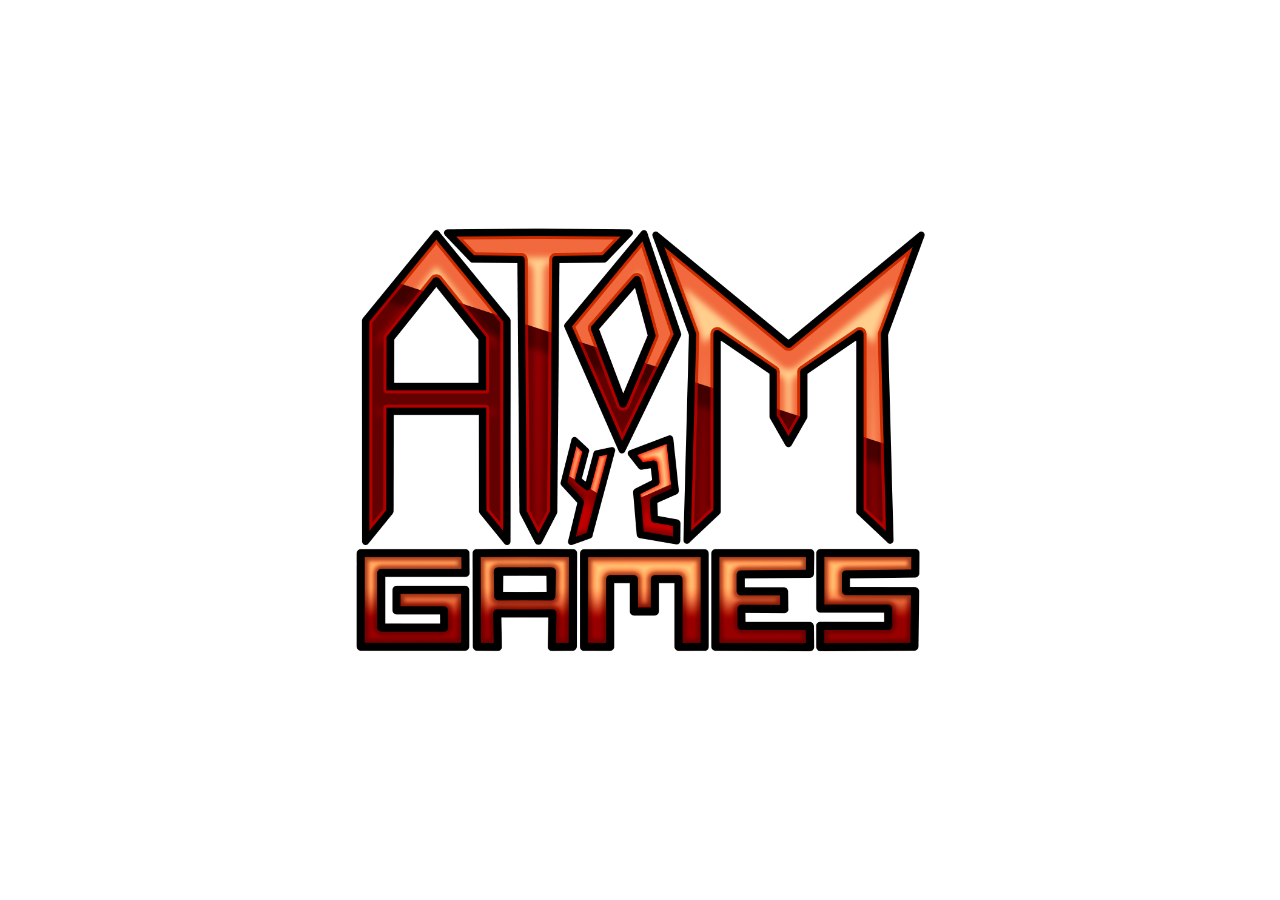
==== commit 57bc0936: "Add files via upload" ====
--- a/index.html
+++ b/index.html
@@ -1,214 +1,28 @@
-<!DOCTYPE html>
-<!-- saved from url=(0030)https://reysinc.jimdofree.com/ -->
-<html lang="en-US" class=" j-feature-js j-feature-no-touch j-feature-opacity j-feature-csstransitions video no-videoautoplay"><head><meta http-equiv="Content-Type" content="text/html; charset=UTF-8">
-    
-<meta name="viewport" content="width=device-width, initial-scale=1">
-<meta http-equiv="X-UA-Compatible" content="IE=edge">
-<meta name="description" content="">
-<meta name="robots" content="index, follow, archive">
-<meta property="st:section" content="">
-<meta name="twitter:title" content="Ссылки на Atom42">
-<meta name="twitter:description" content="Atom42 GAMES в Google Play Группа ВКонтакте Soundcloud Twitter">
-<meta name="twitter:card" content="summary_large_image">
-<meta property="og:url" content="dev-atom42.github.io">
-<meta property="og:title" content="Ссылки на Atom42">
-<meta property="og:description" content="Atom42 GAMES в Google Play Группа ВКонтакте Soundcloud Twitter">
-<meta property="og:type" content="website">
-<meta property="og:locale" content="en_US">
-<meta property="og:site_name" content="Atom42"><title>Atom42</title>
-<link rel="shortcut icon" href="https://assets.jimstatic.com/s/img/favicon.ico">
-    
-<link rel="canonical" href="https://reysinc.jimdofree.com/">
-
-        <script async="" src="./index_files/gtm.js"></script><script src="./index_files/ckies.js.85da0f3aff153667704e.js"></script>
-
-        <script src="./index_files/cookieControl.js.2afa82b64f34273944c1.js"></script>
-    <script>window.CookieControlSet.setToNormal();</script>
-
-    <style>html,body{margin:0}.hidden{display:none}.n{padding:5px}#cc-website-title a {text-decoration: none}.cc-m-image-align-1{text-align:left}.cc-m-image-align-2{text-align:right}.cc-m-image-align-3{text-align:center}</style>
-
-        <link href="./index_files/layout.css" rel="stylesheet" type="text/css" id="jimdo_layout_css">
-<script>     /* <![CDATA[ */     /*!  loadCss [c]2014 @scottjehl, Filament Group, Inc.  Licensed MIT */     window.loadCSS = window.loadCss = function(e,n,t){var r,l=window.document,a=l.createElement("link");if(n)r=n;else{var i=(l.body||l.getElementsByTagName("head")[0]).childNodes;r=i[i.length-1]}var o=l.styleSheets;a.rel="stylesheet",a.href=e,a.media="only x",r.parentNode.insertBefore(a,n?r:r.nextSibling);var d=function(e){for(var n=a.href,t=o.length;t--;)if(o[t].href===n)return e.call(a);setTimeout(function(){d(e)})};return a.onloadcssdefined=d,d(function(){a.media=t||"all"}),a};     window.onloadCSS = function(n,o){n.onload=function(){n.onload=null,o&&o.call(n)},"isApplicationInstalled"in navigator&&"onloadcssdefined"in n&&n.onloadcssdefined(o)}     /* ]]> */ </script>     <script>
-// <![CDATA[
-onloadCSS(loadCss('https://assets.jimstatic.com/web.css.77cfc915fe222f26e0fee5315a170b55.css') , function() {
-    this.id = 'jimdo_web_css';
-});
-// ]]>
-</script><link rel="stylesheet" href="./index_files/web.css.77cfc915fe222f26e0fee5315a170b55.css" media="all" id="jimdo_web_css">
-<link href="./index_files/web.css.77cfc915fe222f26e0fee5315a170b55.css" rel="preload" as="style">
-<noscript>
-<link href="https://assets.jimstatic.com/web.css.77cfc915fe222f26e0fee5315a170b55.css" rel="stylesheet"/>
-</noscript>
-    <script>
-    //<![CDATA[
-        var jimdoData = {"isTestserver":false,"isLcJimdoCom":false,"isJimdoHelpCenter":false,"isProtectedPage":false,"cstok":"","cacheJsKey":"2cb392a24bc89aa0ce9af2506d6e9679459f72f2","cacheCssKey":"2cb392a24bc89aa0ce9af2506d6e9679459f72f2","cdnUrl":"https:\/\/assets.jimstatic.com\/","minUrl":"https:\/\/assets.jimstatic.com\/app\/cdn\/min\/file\/","authUrl":"https:\/\/a.jimdo.com\/","webPath":"https:\/\/reysinc.jimdofree.com\/","appUrl":"https:\/\/a.jimdo.com\/","cmsLanguage":"en_US","isFreePackage":true,"mobile":false,"isDevkitTemplateUsed":true,"isTemplateResponsive":true,"websiteId":"s85a8c1d6eb22d242","pageId":2763330522,"packageId":1,"shop":{"deliveryTimeTexts":{"1":"Ships within 1-3 days","2":"Ships within 3-5 days","3":"Delivery in 5-8 days"},"checkoutButtonText":"Check out","isReady":false,"currencyFormat":{"pattern":"#,##0.00 \u00a4","convertedPattern":"#,##0.00 $","symbols":{"GROUPING_SEPARATOR":"\u00a0","DECIMAL_SEPARATOR":",","CURRENCY_SYMBOL":"\u20bd"}},"currencyLocale":"ru_RU"},"tr":{"gmap":{"searchNotFound":"The entered address doesn't exist or couldn't be found.","routeNotFound":"The driving directions couldn't be determined. Possible reasons: The starting address is not specific enough or it is too far from the destination address."},"shop":{"checkoutSubmit":{"next":"Next step","wait":"Please wait"},"paypalError":"An error has occurred. Please try again!","cartBar":"Go to Shopping Cart","maintenance":"Sorry, this store is not available at the moment. Please try again later.","addToCartOverlay":{"productInsertedText":"This item was added to your cart.","continueShoppingText":"Continue shopping","reloadPageText":"Refresh"},"notReadyText":"This store has not been completely set up.","numLeftText":"There are not more than {:num} of this item available at this time.","oneLeftText":"There is only one more of this item available."},"common":{"timeout":"Oops, it looks like there's been an error on our end and your last change didn't go through. Please try again in a minute. "},"form":{"badRequest":"An error has occurred! This form could not be submitted. Please try again later."}},"jQuery":"jimdoGen002","isJimdoMobileApp":false,"bgConfig":{"id":163656922,"type":"color","color":"rgb(255, 255, 255)"},"bgFullscreen":null,"responsiveBreakpointLandscape":767,"responsiveBreakpointPortrait":480,"copyableHeadlineLinks":false,"tocGeneration":false,"googlemapsConsoleKey":false,"loggingForAnalytics":false,"loggingForPredefinedPages":false,"isFacebookPixelIdEnabled":false,"userAccountId":"311d4254-e9e0-4ef2-a739-b793bc3ae662"};
-    // ]]>
-</script>
-
-     <script> (function(window) { 'use strict'; var regBuff = window.__regModuleBuffer = []; var regModuleBuffer = function() { var args = [].slice.call(arguments); regBuff.push(args); }; if (!window.regModule) { window.regModule = regModuleBuffer; } })(window); </script>
-    <script src="./index_files/web.js.baf12bd13498a22de3a5.js" async="true"></script>
-<script>
-//<![CDATA[
-(function(w,d,s,l,i){w[l]=w[l]||[];w[l].push({'gtm.start':
-new Date().getTime(),event:'gtm.js'});var f=d.getElementsByTagName(s)[0],
-j=d.createElement(s),dl=l!='dataLayer'?'&l='+l:'';j.async=true;j.src=
-'https://www.googletagmanager.com/gtm.js?id='+i+dl;f.parentNode.insertBefore(j,f);
-})(window,document,'script','dataLayer','GTM-WDBL3P');
-// ]]>
-</script>    
-<style type="text/css">.cc-imagewrapper{position:relative}.cc-pinterest-overlay{position:absolute;top:0;max-width:100%;width:100%;overflow:hidden;z-index:100011;background-color:#000;background-color:rgba(0,0,0,.1);display:none}.cc-m-image-align-2 .cc-pinterest-overlay{right:0}.cc-m-image-align-3 .cc-pinterest-overlay{margin:0 auto;left:0;right:0}@media \0screen\,screen\9 {.cc-pinterest-overlay{background:url([data-uri]);_background:url([data-uri])}}a.cc-pinterest-link{background:url([data-uri]) no-repeat;font:11px Arial,sans-serif;text-indent:-99999px;font-size:.01em;color:#cd1f1f;height:20px;width:43px;display:block;margin:5px;float:right}a.cc-pinterest-link:hover{background-position:0 -20px}a.cc-pinterest-link:active{background-position:0 -40px}</style><style type="text/css">.jui-u-bottom-spacing{margin-bottom:48px}.jui-u-top-spacing{margin-top:48px}.cc-m-video-gutter{max-width:100%;height:auto!important}.cc-m-video-gutter .cc-m-video-wrapper{height:0!important;width:100%;position:relative}.cc-m-video-gutter.cc-m-video-ratio-1 .cc-m-video-wrapper{padding-bottom:75%}.cc-m-video-gutter.cc-m-video-ratio-2 .cc-m-video-wrapper{padding-bottom:56.25%}.cc-m-video-gutter .cc-m-video-container{position:absolute;left:0;top:0;width:100%;height:100%}.cc-m-video-container{overflow:hidden}.cc-m-video-align-left{float:left}.cc-m-video-align-center{margin:0 auto}.cc-m-video-align-right{float:right}</style><style type="text/css">.sz-thumb{cursor:crosshair!important}.sz-thumb>span{display:block;position:relative}.sz-stage{background:#fff;border:1px solid #999;display:none;left:0;overflow:hidden;top:0;z-index:1}.sz-lens,.sz-stage,.sz-stage img{position:absolute}.sz-lens{background:#fff;border:1px solid #999;display:none;filter:alpha(opacity=60);opacity:.6}</style><style type="text/css">/*!
- * jQuery UI Datepicker 1.11.4
- * http://jqueryui.com
- *
- * Copyright jQuery Foundation and other contributors
- * Released under the MIT license.
- * http://jquery.org/license
- *
- * http://api.jqueryui.com/datepicker/#theming
- */
-.ui-datepicker{width:17em;padding:.2em .2em 0;display:none}.ui-datepicker .ui-datepicker-header{position:relative;padding:.2em 0}.ui-datepicker .ui-datepicker-next,.ui-datepicker .ui-datepicker-prev{position:absolute;top:2px;width:1.8em;height:1.8em}.ui-datepicker .ui-datepicker-next-hover,.ui-datepicker .ui-datepicker-prev-hover{top:1px}.ui-datepicker .ui-datepicker-prev{left:2px}.ui-datepicker .ui-datepicker-next{right:2px}.ui-datepicker .ui-datepicker-prev-hover{left:1px}.ui-datepicker .ui-datepicker-next-hover{right:1px}.ui-datepicker .ui-datepicker-next span,.ui-datepicker .ui-datepicker-prev span{display:block;position:absolute;left:50%;margin-left:-8px;top:50%;margin-top:-8px}.ui-datepicker .ui-datepicker-title{margin:0 2.3em;line-height:1.8em;text-align:center}.ui-datepicker .ui-datepicker-title select{font-size:1em;margin:1px 0}.ui-datepicker select.ui-datepicker-month,.ui-datepicker select.ui-datepicker-year{width:45%}.ui-datepicker table{width:100%;font-size:.9em;border-collapse:collapse;margin:0 0 .4em}.ui-datepicker th{padding:.7em .3em;text-align:center;font-weight:700;border:0}.ui-datepicker td{border:0;padding:1px}.ui-datepicker td a,.ui-datepicker td span{display:block;padding:.2em;text-align:right;text-decoration:none}.ui-datepicker .ui-datepicker-buttonpane{background-image:none;margin:.7em 0 0;padding:0 .2em;border-left:0;border-right:0;border-bottom:0}.ui-datepicker .ui-datepicker-buttonpane button{float:right;margin:.5em .2em .4em;cursor:pointer;padding:.2em .6em .3em;width:auto;overflow:visible}.ui-datepicker.ui-datepicker-multi{width:auto}.ui-datepicker .ui-datepicker-buttonpane button.ui-datepicker-current,.ui-datepicker-multi .ui-datepicker-group,.ui-datepicker-rtl .ui-datepicker-buttonpane button{float:left}.ui-datepicker-multi .ui-datepicker-group table{width:95%;margin:0 auto .4em}.ui-datepicker-multi-2 .ui-datepicker-group{width:50%}.ui-datepicker-multi-3 .ui-datepicker-group{width:33.3%}.ui-datepicker-multi-4 .ui-datepicker-group{width:25%}.ui-datepicker-multi .ui-datepicker-group-last .ui-datepicker-header,.ui-datepicker-multi .ui-datepicker-group-middle .ui-datepicker-header{border-left-width:0}.ui-datepicker-multi .ui-datepicker-buttonpane{clear:left}.ui-datepicker-row-break{clear:both;width:100%;font-size:0}.ui-datepicker-rtl{direction:rtl}.ui-datepicker-rtl .ui-datepicker-prev{right:2px;left:auto}.ui-datepicker-rtl .ui-datepicker-next{left:2px;right:auto}.ui-datepicker-rtl .ui-datepicker-prev:hover{right:1px;left:auto}.ui-datepicker-rtl .ui-datepicker-next:hover{left:1px;right:auto}.ui-datepicker-rtl .ui-datepicker-buttonpane{clear:right}.ui-datepicker-rtl .ui-datepicker-buttonpane button.ui-datepicker-current,.ui-datepicker-rtl .ui-datepicker-group{float:right}.ui-datepicker-rtl .ui-datepicker-group-last .ui-datepicker-header,.ui-datepicker-rtl .ui-datepicker-group-middle .ui-datepicker-header{border-right-width:0;border-left-width:1px}</style><style type="text/css">div.content-box{position:absolute;width:400px;height:400px;z-index:10000;display:none;background:#373737;text-align:left}div.content-box-animating a.content-box-close,div.content-box-animating a.content-box-next,div.content-box-animating a.content-box-prev,div.content-box-animating div.content-box-shadow,div.content-box.content-box-no-prev-next a.content-box-next,div.content-box.content-box-no-prev-next a.content-box-prev{display:none}div.content-box-loading div.content-box-item{background:url([data-uri]) center no-repeat}div.content-box-shadow{position:absolute;width:100%;height:100%;z-index:-1;background:#333;opacity:.6;-moz-opacity:.6;filter:alpha(opacity=60);top:-8px;left:-8px;padding:8px}div.content-box-content-wrapper{width:100%;height:100%;color:#fff;overflow:hidden;position:relative}div.content-box-content{width:20000px;height:100%}div.content-box-item{float:left;height:100%}div.content-box-item-content{position:relative;padding:10px 10px 70px;overflow:auto}div.content-box.content-box-no-prev-next div.content-box-item-content{padding:10px}.content-box-disabled{opacity:.3;-moz-opacity:.3;filter:alpha(opacity=30)!important}a.content-box-close{position:absolute;top:-18px;left:-18px;width:28px;height:28px;background:url(https://assets.jimstatic.com/e1ca6e007c91d4ef9ee063940b504870.png) no-repeat top left;_background-image:url(https://assets.jimstatic.com/d32401d55ec237cee50e487c6eefa908.gif);outline:none}a.content-box-close:hover{background-position:-28px 0}a.content-box-next,a.content-box-prev{position:absolute;bottom:10px;width:81px;height:48px;outline:none;cursor:pointer}a.content-box-next{right:0}a.content-box-prev{right:100px!important}a.content-box-next span{float:left;width:100%;height:100%;background:url(https://assets.jimstatic.com/9e4dc55ad6bdd8b8bafced6241dac621.png) no-repeat}a.content-box-prev span{float:left;width:100%;height:100%;background:url([data-uri]) no-repeat}</style><style type="text/css">.cc-browser-message{top:0;width:100%;position:relative;height:35px}.cc-browser-message .cc-browser-container{border-bottom:solid 1px #3c3c3c;height:34px;overflow:hidden}.cc-browser-message .cc-browser-slice{background:url([data-uri]) no-repeat 0 0}.cc-browser-message .cc-browser-slice-bg{background-repeat:repeat-x;background-position:0 -76px;background-color:#feeeb2}.cc-browser-message .cc-browser-icon{background-position:0 0;height:24px;width:24px;margin:4px 0 0 6px;float:left}.cc-browser-message .cc-browser-close{background-position:0 -31px;float:right;height:22px;width:24px;margin:6px 10px 0 0;cursor:pointer}.cc-browser-message .cc-browser-close.cc-state-hover{background-position:0 -54px}.cc-browser-message .cc-browser-text{float:left;width:90%;font-size:1em;line-height:1em;margin:9px 0 0 10px}.cc-browser-message .cc-browser-text a{color:#3c3c3c;text-decoration:underline;font-weight:700}</style><style type="text/css">/*! jQuery UI - v1.11.3 - 2015-02-12
-* http://jqueryui.com
-* Includes: core.css, accordion.css, autocomplete.css, button.css, datepicker.css, dialog.css, draggable.css, menu.css, progressbar.css, resizable.css, selectable.css, selectmenu.css, slider.css, sortable.css, spinner.css, tabs.css, tooltip.css, theme.css
-* To view and modify this theme, visit http://jqueryui.com/themeroller/?ffDefault=Arial%2CHelvetica%2Csans-serif&fsDefault=1em&fwDefault=normal&cornerRadius=3px&bgColorHeader=e9e9e9&bgTextureHeader=flat&borderColorHeader=dddddd&fcHeader=333333&iconColorHeader=444444&bgColorContent=ffffff&bgTextureContent=flat&borderColorContent=dddddd&fcContent=333333&iconColorContent=444444&bgColorDefault=f6f6f6&bgTextureDefault=flat&borderColorDefault=c5c5c5&fcDefault=454545&iconColorDefault=777777&bgColorHover=ededed&bgTextureHover=flat&borderColorHover=cccccc&fcHover=2b2b2b&iconColorHover=555555&bgColorActive=007fff&bgTextureActive=flat&borderColorActive=003eff&fcActive=ffffff&iconColorActive=ffffff&bgColorHighlight=fffa90&bgTextureHighlight=flat&borderColorHighlight=dad55e&fcHighlight=777620&iconColorHighlight=777620&bgColorError=fddfdf&bgTextureError=flat&borderColorError=f1a899&fcError=5f3f3f&iconColorError=cc0000&bgColorOverlay=aaaaaa&bgTextureOverlay=flat&bgImgOpacityOverlay=0&opacityOverlay=30&bgColorShadow=666666&bgTextureShadow=flat&bgImgOpacityShadow=0&opacityShadow=30&thicknessShadow=5px&offsetTopShadow=0px&offsetLeftShadow=0px&cornerRadiusShadow=8px
-* Copyright jQuery Foundation and other contributors; Licensed MIT */
-.ui-helper-hidden{display:none}.ui-helper-hidden-accessible{border:0;clip:rect(0 0 0 0);height:1px;margin:-1px;overflow:hidden;padding:0;position:absolute;width:1px}.ui-helper-reset{margin:0;padding:0;border:0;outline:0;line-height:1.3;text-decoration:none;font-size:100%;list-style:none}.ui-helper-clearfix:after,.ui-helper-clearfix:before{content:"";display:table;border-collapse:collapse}.ui-helper-clearfix:after{clear:both}.ui-helper-clearfix{min-height:0}.ui-helper-zfix{width:100%;height:100%;top:0;left:0;position:absolute;opacity:0;filter:Alpha(Opacity=0)}.ui-front{z-index:100}.ui-state-disabled{cursor:default!important}.ui-icon{display:block;text-indent:-99999px;overflow:hidden;background-repeat:no-repeat}.ui-widget-overlay{position:fixed;top:0;left:0;width:100%;height:100%}.ui-accordion .ui-accordion-header{display:block;cursor:pointer;position:relative;margin:2px 0 0;padding:.5em .5em .5em .7em;min-height:0;font-size:100%}.ui-accordion .ui-accordion-icons,.ui-accordion .ui-accordion-icons .ui-accordion-icons{padding-left:2.2em}.ui-accordion .ui-accordion-header .ui-accordion-header-icon{position:absolute;left:.5em;top:50%;margin-top:-8px}.ui-accordion .ui-accordion-content{padding:1em 2.2em;border-top:0;overflow:auto}.ui-autocomplete{position:absolute;top:0;left:0;cursor:default}.ui-button{display:inline-block;position:relative;padding:0;line-height:normal;margin-right:.1em;cursor:pointer;vertical-align:middle;text-align:center;overflow:visible}.ui-button,.ui-button:active,.ui-button:hover,.ui-button:link,.ui-button:visited{text-decoration:none}.ui-button-icon-only{width:2.2em}button.ui-button-icon-only{width:2.4em}.ui-button-icons-only{width:3.4em}button.ui-button-icons-only{width:3.7em}.ui-button .ui-button-text{display:block;line-height:normal}.ui-button-text-only .ui-button-text,input.ui-button{padding:.4em 1em}.ui-button-icon-only .ui-button-text,.ui-button-icons-only .ui-button-text{padding:.4em;text-indent:-9999999px}.ui-button-text-icon-primary .ui-button-text{padding:.4em 1em .4em 2.1em}.ui-button-text-icon-secondary .ui-button-text{padding:.4em 2.1em .4em 1em}.ui-button-text-icons .ui-button-text{padding:.4em 2.1em}.ui-button-icon-only .ui-icon,.ui-button-icons-only .ui-icon,.ui-button-text-icon-primary .ui-icon,.ui-button-text-icon-secondary .ui-icon,.ui-button-text-icons .ui-icon{position:absolute;top:50%;margin-top:-8px}.ui-button-icon-only .ui-icon{left:50%;margin-left:-8px}.ui-button-icons-only .ui-button-icon-primary,.ui-button-text-icon-primary .ui-button-icon-primary,.ui-button-text-icons .ui-button-icon-primary{left:.5em}.ui-button-icons-only .ui-button-icon-secondary,.ui-button-text-icon-secondary .ui-button-icon-secondary,.ui-button-text-icons .ui-button-icon-secondary{right:.5em}.ui-buttonset{margin-right:7px}.ui-buttonset .ui-button{margin-left:0;margin-right:-.3em}button.ui-button::-moz-focus-inner,input.ui-button::-moz-focus-inner{border:0;padding:0}.ui-datepicker{width:17em;padding:.2em .2em 0;display:none}.ui-datepicker .ui-datepicker-header{position:relative;padding:.2em 0}.ui-datepicker .ui-datepicker-next,.ui-datepicker .ui-datepicker-prev{position:absolute;top:2px;width:1.8em;height:1.8em}.ui-datepicker .ui-datepicker-next-hover,.ui-datepicker .ui-datepicker-prev-hover{top:1px}.ui-datepicker .ui-datepicker-prev{left:2px}.ui-datepicker .ui-datepicker-next{right:2px}.ui-datepicker .ui-datepicker-prev-hover{left:1px}.ui-datepicker .ui-datepicker-next-hover{right:1px}.ui-datepicker .ui-datepicker-next span,.ui-datepicker .ui-datepicker-prev span{display:block;position:absolute;left:50%;margin-left:-8px;top:50%;margin-top:-8px}.ui-datepicker .ui-datepicker-title{margin:0 2.3em;line-height:1.8em;text-align:center}.ui-datepicker .ui-datepicker-title select{font-size:1em;margin:1px 0}.ui-datepicker select.ui-datepicker-month,.ui-datepicker select.ui-datepicker-year{width:45%}.ui-datepicker table{width:100%;font-size:.9em;border-collapse:collapse;margin:0 0 .4em}.ui-datepicker th{padding:.7em .3em;text-align:center;font-weight:700;border:0}.ui-datepicker td{border:0;padding:1px}.ui-datepicker td a,.ui-datepicker td span{display:block;padding:.2em;text-align:right;text-decoration:none}.ui-datepicker .ui-datepicker-buttonpane{background-image:none;margin:.7em 0 0;padding:0 .2em;border-left:0;border-right:0;border-bottom:0}.ui-datepicker .ui-datepicker-buttonpane button{float:right;margin:.5em .2em .4em;cursor:pointer;padding:.2em .6em .3em;width:auto;overflow:visible}.ui-datepicker.ui-datepicker-multi{width:auto}.ui-datepicker .ui-datepicker-buttonpane button.ui-datepicker-current,.ui-datepicker-multi .ui-datepicker-group,.ui-datepicker-rtl .ui-datepicker-buttonpane button{float:left}.ui-datepicker-multi .ui-datepicker-group table{width:95%;margin:0 auto .4em}.ui-datepicker-multi-2 .ui-datepicker-group{width:50%}.ui-datepicker-multi-3 .ui-datepicker-group{width:33.3%}.ui-datepicker-multi-4 .ui-datepicker-group{width:25%}.ui-datepicker-multi .ui-datepicker-group-last .ui-datepicker-header,.ui-datepicker-multi .ui-datepicker-group-middle .ui-datepicker-header{border-left-width:0}.ui-datepicker-multi .ui-datepicker-buttonpane{clear:left}.ui-datepicker-row-break{clear:both;width:100%;font-size:0}.ui-datepicker-rtl{direction:rtl}.ui-datepicker-rtl .ui-datepicker-prev{right:2px;left:auto}.ui-datepicker-rtl .ui-datepicker-next{left:2px;right:auto}.ui-datepicker-rtl .ui-datepicker-prev:hover{right:1px;left:auto}.ui-datepicker-rtl .ui-datepicker-next:hover{left:1px;right:auto}.ui-datepicker-rtl .ui-datepicker-buttonpane{clear:right}.ui-datepicker-rtl .ui-datepicker-buttonpane button.ui-datepicker-current,.ui-datepicker-rtl .ui-datepicker-group{float:right}.ui-datepicker-rtl .ui-datepicker-group-last .ui-datepicker-header,.ui-datepicker-rtl .ui-datepicker-group-middle .ui-datepicker-header{border-right-width:0;border-left-width:1px}.ui-dialog{overflow:hidden;position:absolute;top:0;left:0;padding:.2em;outline:0}.ui-dialog .ui-dialog-titlebar{padding:.4em 1em;position:relative}.ui-dialog .ui-dialog-title{float:left;margin:.1em 0;white-space:nowrap;width:90%;overflow:hidden;text-overflow:ellipsis}.ui-dialog .ui-dialog-titlebar-close{position:absolute;right:.3em;top:50%;width:20px;margin:-10px 0 0;padding:1px;height:20px}.ui-dialog .ui-dialog-content{position:relative;border:0;padding:.5em 1em;background:0 0;overflow:auto}.ui-dialog .ui-dialog-buttonpane{text-align:left;border-width:1px 0 0;background-image:none;margin-top:.5em;padding:.3em 1em .5em .4em}.ui-dialog .ui-dialog-buttonpane .ui-dialog-buttonset{float:right}.ui-dialog .ui-dialog-buttonpane button{margin:.5em .4em .5em 0;cursor:pointer}.ui-dialog .ui-resizable-se{width:12px;height:12px;right:-5px;bottom:-5px;background-position:16px 16px}.ui-draggable .ui-dialog-titlebar{cursor:move}.ui-draggable-handle{-ms-touch-action:none;touch-action:none}.ui-menu{list-style:none;padding:0;margin:0;display:block;outline:none}.ui-menu .ui-menu{position:absolute}.ui-menu .ui-menu-item{position:relative;margin:0;padding:3px 1em 3px .4em;cursor:pointer;min-height:0;list-style-image:url([data-uri])}.ui-menu .ui-menu-divider{margin:5px 0;height:0;font-size:0;line-height:0;border-width:1px 0 0}.ui-menu .ui-state-active,.ui-menu .ui-state-focus{margin:-1px}.ui-menu-icons{position:relative}.ui-menu-icons .ui-menu-item{padding-left:2em}.ui-menu .ui-icon{position:absolute;top:0;bottom:0;left:.2em;margin:auto 0}.ui-menu .ui-menu-icon{left:auto;right:0}.ui-progressbar{height:2em;text-align:left;overflow:hidden}.ui-progressbar .ui-progressbar-value{margin:-1px;height:100%}.ui-progressbar .ui-progressbar-overlay{background:url([data-uri]);height:100%;filter:alpha(opacity=25);opacity:.25}.ui-progressbar-indeterminate .ui-progressbar-value{background-image:none}.ui-resizable{position:relative}.ui-resizable-handle{position:absolute;font-size:.1px;display:block;-ms-touch-action:none;touch-action:none}.ui-resizable-autohide .ui-resizable-handle,.ui-resizable-disabled .ui-resizable-handle{display:none}.ui-resizable-n{cursor:n-resize;height:7px;width:100%;top:-5px;left:0}.ui-resizable-s{cursor:s-resize;height:7px;width:100%;bottom:-5px;left:0}.ui-resizable-e{cursor:e-resize;width:7px;right:-5px;top:0;height:100%}.ui-resizable-w{cursor:w-resize;width:7px;left:-5px;top:0;height:100%}.ui-resizable-se{cursor:se-resize;width:12px;height:12px;right:1px;bottom:1px}.ui-resizable-sw{cursor:sw-resize;width:9px;height:9px;left:-5px;bottom:-5px}.ui-resizable-nw{cursor:nw-resize;width:9px;height:9px;left:-5px;top:-5px}.ui-resizable-ne{cursor:ne-resize;width:9px;height:9px;right:-5px;top:-5px}.ui-selectable{-ms-touch-action:none;touch-action:none}.ui-selectable-helper{position:absolute;z-index:100;border:1px dotted #000}.ui-selectmenu-menu{padding:0;margin:0;position:absolute;top:0;left:0;display:none}.ui-selectmenu-menu .ui-menu{overflow:auto;overflow-x:hidden;padding-bottom:1px}.ui-selectmenu-menu .ui-menu .ui-selectmenu-optgroup{font-size:1em;font-weight:700;line-height:1.5;padding:2px .4em;margin:.5em 0 0;height:auto;border:0}.ui-selectmenu-open{display:block}.ui-selectmenu-button{display:inline-block;overflow:hidden;position:relative;text-decoration:none;cursor:pointer}.ui-selectmenu-button span.ui-icon{right:.5em;left:auto;margin-top:-8px;position:absolute;top:50%}.ui-selectmenu-button span.ui-selectmenu-text{text-align:left;padding:.4em 2.1em .4em 1em;display:block;line-height:1.4;overflow:hidden;text-overflow:ellipsis;white-space:nowrap}.ui-slider{position:relative;text-align:left}.ui-slider .ui-slider-handle{position:absolute;z-index:2;width:1.2em;height:1.2em;cursor:default;-ms-touch-action:none;touch-action:none}.ui-slider .ui-slider-range{position:absolute;z-index:1;font-size:.7em;display:block;border:0;background-position:0 0}.ui-slider.ui-state-disabled .ui-slider-handle,.ui-slider.ui-state-disabled .ui-slider-range{-webkit-filter:inherit;filter:inherit}.ui-slider-horizontal{height:.8em}.ui-slider-horizontal .ui-slider-handle{top:-.3em;margin-left:-.6em}.ui-slider-horizontal .ui-slider-range{top:0;height:100%}.ui-slider-horizontal .ui-slider-range-min{left:0}.ui-slider-horizontal .ui-slider-range-max{right:0}.ui-slider-vertical{width:.8em;height:100px}.ui-slider-vertical .ui-slider-handle{left:-.3em;margin-left:0;margin-bottom:-.6em}.ui-slider-vertical .ui-slider-range{left:0;width:100%}.ui-slider-vertical .ui-slider-range-min{bottom:0}.ui-slider-vertical .ui-slider-range-max{top:0}.ui-sortable-handle{-ms-touch-action:none;touch-action:none}.ui-spinner,.ui-spinner-input{padding:0;vertical-align:middle}.ui-spinner{position:relative;display:inline-block;overflow:hidden}.ui-spinner-input{border:none;background:0 0;color:inherit;margin:.2em 22px .2em .4em}.ui-spinner-button{width:16px;height:50%;font-size:.5em;padding:0;margin:0;text-align:center;position:absolute;cursor:default;display:block;overflow:hidden;right:0}.ui-spinner a.ui-spinner-button{border-top:none;border-bottom:none;border-right:none}.ui-spinner .ui-icon{position:absolute;margin-top:-8px;top:50%;left:0}.ui-spinner-up{top:0}.ui-spinner-down{bottom:0}.ui-spinner .ui-icon-triangle-1-s{background-position:-65px -16px}.ui-tabs{position:relative;padding:.2em}.ui-tabs .ui-tabs-nav{margin:0;padding:.2em .2em 0}.ui-tabs .ui-tabs-nav li{list-style:none;float:left;position:relative;top:0;margin:1px .2em 0 0;border-bottom-width:0;padding:0;white-space:nowrap}.ui-tabs .ui-tabs-nav .ui-tabs-anchor{float:left;padding:.5em 1em;text-decoration:none}.ui-tabs .ui-tabs-nav li.ui-tabs-active{margin-bottom:-1px;padding-bottom:1px}.ui-tabs .ui-tabs-nav li.ui-state-disabled .ui-tabs-anchor,.ui-tabs .ui-tabs-nav li.ui-tabs-active .ui-tabs-anchor,.ui-tabs .ui-tabs-nav li.ui-tabs-loading .ui-tabs-anchor{cursor:text}.ui-tabs-collapsible .ui-tabs-nav li.ui-tabs-active .ui-tabs-anchor{cursor:pointer}.ui-tabs .ui-tabs-panel{display:block;border-width:0;padding:1em 1.4em;background:0 0}.ui-tooltip{padding:8px;position:absolute;z-index:9999;max-width:300px;-webkit-box-shadow:0 0 5px #aaa;box-shadow:0 0 5px #aaa}body .ui-tooltip{border-width:2px}.ui-widget,.ui-widget button,.ui-widget input,.ui-widget select,.ui-widget textarea{font-family:Arial,Helvetica,sans-serif;font-size:1em}.ui-widget .ui-widget{font-size:1em}.ui-widget-content{border:1px solid #ddd;background:#fff;color:#333}.ui-widget-content a,.ui-widget-header a{color:#333}.ui-widget-header{border:1px solid #ddd;background:#e9e9e9;color:#333;font-weight:700}.ui-state-default,.ui-widget-content .ui-state-default,.ui-widget-header .ui-state-default{border:1px solid #c5c5c5;background:#f6f6f6;font-weight:400;color:#454545}.ui-state-default a,.ui-state-default a:link,.ui-state-default a:visited{color:#454545;text-decoration:none}.ui-state-focus,.ui-state-hover,.ui-widget-content .ui-state-focus,.ui-widget-content .ui-state-hover,.ui-widget-header .ui-state-focus,.ui-widget-header .ui-state-hover{border:1px solid #ccc;background:#ededed;font-weight:400;color:#2b2b2b}.ui-state-focus a,.ui-state-focus a:hover,.ui-state-focus a:link,.ui-state-focus a:visited,.ui-state-hover a,.ui-state-hover a:hover,.ui-state-hover a:link,.ui-state-hover a:visited{color:#2b2b2b;text-decoration:none}.ui-state-active,.ui-widget-content .ui-state-active,.ui-widget-header .ui-state-active{border:1px solid #003eff;background:#007fff;font-weight:400;color:#fff}.ui-state-active a,.ui-state-active a:link,.ui-state-active a:visited{color:#fff;text-decoration:none}.ui-state-highlight,.ui-widget-content .ui-state-highlight,.ui-widget-header .ui-state-highlight{border:1px solid #dad55e;background:#fffa90;color:#777620}.ui-state-highlight a,.ui-widget-content .ui-state-highlight a,.ui-widget-header .ui-state-highlight a{color:#777620}.ui-state-error,.ui-widget-content .ui-state-error,.ui-widget-header .ui-state-error{border:1px solid #f1a899;background:#fddfdf;color:#5f3f3f}.ui-state-error a,.ui-state-error-text,.ui-widget-content .ui-state-error a,.ui-widget-content .ui-state-error-text,.ui-widget-header .ui-state-error a,.ui-widget-header .ui-state-error-text{color:#5f3f3f}.ui-priority-primary,.ui-widget-content .ui-priority-primary,.ui-widget-header .ui-priority-primary{font-weight:700}.ui-priority-secondary,.ui-widget-content .ui-priority-secondary,.ui-widget-header .ui-priority-secondary{opacity:.7;filter:Alpha(Opacity=70);font-weight:400}.ui-state-disabled,.ui-widget-content .ui-state-disabled,.ui-widget-header .ui-state-disabled{opacity:.35;filter:Alpha(Opacity=35);background-image:none}.ui-state-disabled .ui-icon{filter:Alpha(Opacity=35)}.ui-icon{width:16px;height:16px}.ui-icon,.ui-widget-content .ui-icon,.ui-widget-header .ui-icon{background-image:url(https://assets.jimstatic.com/1390b425cda2152086953a81699eb67e.png)}.ui-state-default .ui-icon{background-image:url(https://assets.jimstatic.com/46c951ac66e69c3f4f8dd0624df95a45.png)}.ui-state-focus .ui-icon,.ui-state-hover .ui-icon{background-image:url(https://assets.jimstatic.com/77aa3789fec804f6ec26dc15365bdee8.png)}.ui-state-active .ui-icon{background-image:url(https://assets.jimstatic.com/9886d3f03300d1dcd9f317a5f70552e4.png)}.ui-state-highlight .ui-icon{background-image:url(https://assets.jimstatic.com/73dcacd75d54951026ff8f7ef268b26f.png)}.ui-state-error .ui-icon,.ui-state-error-text .ui-icon{background-image:url(https://assets.jimstatic.com/034e9fa1ef020b3f6d5f86750920098c.png)}.ui-icon-blank{background-position:16px 16px}.ui-icon-carat-1-n{background-position:0 0}.ui-icon-carat-1-ne{background-position:-16px 0}.ui-icon-carat-1-e{background-position:-32px 0}.ui-icon-carat-1-se{background-position:-48px 0}.ui-icon-carat-1-s{background-position:-64px 0}.ui-icon-carat-1-sw{background-position:-80px 0}.ui-icon-carat-1-w{background-position:-96px 0}.ui-icon-carat-1-nw{background-position:-112px 0}.ui-icon-carat-2-n-s{background-position:-128px 0}.ui-icon-carat-2-e-w{background-position:-144px 0}.ui-icon-triangle-1-n{background-position:0 -16px}.ui-icon-triangle-1-ne{background-position:-16px -16px}.ui-icon-triangle-1-e{background-position:-32px -16px}.ui-icon-triangle-1-se{background-position:-48px -16px}.ui-icon-triangle-1-s{background-position:-64px -16px}.ui-icon-triangle-1-sw{background-position:-80px -16px}.ui-icon-triangle-1-w{background-position:-96px -16px}.ui-icon-triangle-1-nw{background-position:-112px -16px}.ui-icon-triangle-2-n-s{background-position:-128px -16px}.ui-icon-triangle-2-e-w{background-position:-144px -16px}.ui-icon-arrow-1-n{background-position:0 -32px}.ui-icon-arrow-1-ne{background-position:-16px -32px}.ui-icon-arrow-1-e{background-position:-32px -32px}.ui-icon-arrow-1-se{background-position:-48px -32px}.ui-icon-arrow-1-s{background-position:-64px -32px}.ui-icon-arrow-1-sw{background-position:-80px -32px}.ui-icon-arrow-1-w{background-position:-96px -32px}.ui-icon-arrow-1-nw{background-position:-112px -32px}.ui-icon-arrow-2-n-s{background-position:-128px -32px}.ui-icon-arrow-2-ne-sw{background-position:-144px -32px}.ui-icon-arrow-2-e-w{background-position:-160px -32px}.ui-icon-arrow-2-se-nw{background-position:-176px -32px}.ui-icon-arrowstop-1-n{background-position:-192px -32px}.ui-icon-arrowstop-1-e{background-position:-208px -32px}.ui-icon-arrowstop-1-s{background-position:-224px -32px}.ui-icon-arrowstop-1-w{background-position:-240px -32px}.ui-icon-arrowthick-1-n{background-position:0 -48px}.ui-icon-arrowthick-1-ne{background-position:-16px -48px}.ui-icon-arrowthick-1-e{background-position:-32px -48px}.ui-icon-arrowthick-1-se{background-position:-48px -48px}.ui-icon-arrowthick-1-s{background-position:-64px -48px}.ui-icon-arrowthick-1-sw{background-position:-80px -48px}.ui-icon-arrowthick-1-w{background-position:-96px -48px}.ui-icon-arrowthick-1-nw{background-position:-112px -48px}.ui-icon-arrowthick-2-n-s{background-position:-128px -48px}.ui-icon-arrowthick-2-ne-sw{background-position:-144px -48px}.ui-icon-arrowthick-2-e-w{background-position:-160px -48px}.ui-icon-arrowthick-2-se-nw{background-position:-176px -48px}.ui-icon-arrowthickstop-1-n{background-position:-192px -48px}.ui-icon-arrowthickstop-1-e{background-position:-208px -48px}.ui-icon-arrowthickstop-1-s{background-position:-224px -48px}.ui-icon-arrowthickstop-1-w{background-position:-240px -48px}.ui-icon-arrowreturnthick-1-w{background-position:0 -64px}.ui-icon-arrowreturnthick-1-n{background-position:-16px -64px}.ui-icon-arrowreturnthick-1-e{background-position:-32px -64px}.ui-icon-arrowreturnthick-1-s{background-position:-48px -64px}.ui-icon-arrowreturn-1-w{background-position:-64px -64px}.ui-icon-arrowreturn-1-n{background-position:-80px -64px}.ui-icon-arrowreturn-1-e{background-position:-96px -64px}.ui-icon-arrowreturn-1-s{background-position:-112px -64px}.ui-icon-arrowrefresh-1-w{background-position:-128px -64px}.ui-icon-arrowrefresh-1-n{background-position:-144px -64px}.ui-icon-arrowrefresh-1-e{background-position:-160px -64px}.ui-icon-arrowrefresh-1-s{background-position:-176px -64px}.ui-icon-arrow-4{background-position:0 -80px}.ui-icon-arrow-4-diag{background-position:-16px -80px}.ui-icon-extlink{background-position:-32px -80px}.ui-icon-newwin{background-position:-48px -80px}.ui-icon-refresh{background-position:-64px -80px}.ui-icon-shuffle{background-position:-80px -80px}.ui-icon-transfer-e-w{background-position:-96px -80px}.ui-icon-transferthick-e-w{background-position:-112px -80px}.ui-icon-folder-collapsed{background-position:0 -96px}.ui-icon-folder-open{background-position:-16px -96px}.ui-icon-document{background-position:-32px -96px}.ui-icon-document-b{background-position:-48px -96px}.ui-icon-note{background-position:-64px -96px}.ui-icon-mail-closed{background-position:-80px -96px}.ui-icon-mail-open{background-position:-96px -96px}.ui-icon-suitcase{background-position:-112px -96px}.ui-icon-comment{background-position:-128px -96px}.ui-icon-person{background-position:-144px -96px}.ui-icon-print{background-position:-160px -96px}.ui-icon-trash{background-position:-176px -96px}.ui-icon-locked{background-position:-192px -96px}.ui-icon-unlocked{background-position:-208px -96px}.ui-icon-bookmark{background-position:-224px -96px}.ui-icon-tag{background-position:-240px -96px}.ui-icon-home{background-position:0 -112px}.ui-icon-flag{background-position:-16px -112px}.ui-icon-calendar{background-position:-32px -112px}.ui-icon-cart{background-position:-48px -112px}.ui-icon-pencil{background-position:-64px -112px}.ui-icon-clock{background-position:-80px -112px}.ui-icon-disk{background-position:-96px -112px}.ui-icon-calculator{background-position:-112px -112px}.ui-icon-zoomin{background-position:-128px -112px}.ui-icon-zoomout{background-position:-144px -112px}.ui-icon-search{background-position:-160px -112px}.ui-icon-wrench{background-position:-176px -112px}.ui-icon-gear{background-position:-192px -112px}.ui-icon-heart{background-position:-208px -112px}.ui-icon-star{background-position:-224px -112px}.ui-icon-link{background-position:-240px -112px}.ui-icon-cancel{background-position:0 -128px}.ui-icon-plus{background-position:-16px -128px}.ui-icon-plusthick{background-position:-32px -128px}.ui-icon-minus{background-position:-48px -128px}.ui-icon-minusthick{background-position:-64px -128px}.ui-icon-close{background-position:-80px -128px}.ui-icon-closethick{background-position:-96px -128px}.ui-icon-key{background-position:-112px -128px}.ui-icon-lightbulb{background-position:-128px -128px}.ui-icon-scissors{background-position:-144px -128px}.ui-icon-clipboard{background-position:-160px -128px}.ui-icon-copy{background-position:-176px -128px}.ui-icon-contact{background-position:-192px -128px}.ui-icon-image{background-position:-208px -128px}.ui-icon-video{background-position:-224px -128px}.ui-icon-script{background-position:-240px -128px}.ui-icon-alert{background-position:0 -144px}.ui-icon-info{background-position:-16px -144px}.ui-icon-notice{background-position:-32px -144px}.ui-icon-help{background-position:-48px -144px}.ui-icon-check{background-position:-64px -144px}.ui-icon-bullet{background-position:-80px -144px}.ui-icon-radio-on{background-position:-96px -144px}.ui-icon-radio-off{background-position:-112px -144px}.ui-icon-pin-w{background-position:-128px -144px}.ui-icon-pin-s{background-position:-144px -144px}.ui-icon-play{background-position:0 -160px}.ui-icon-pause{background-position:-16px -160px}.ui-icon-seek-next{background-position:-32px -160px}.ui-icon-seek-prev{background-position:-48px -160px}.ui-icon-seek-end{background-position:-64px -160px}.ui-icon-seek-first,.ui-icon-seek-start{background-position:-80px -160px}.ui-icon-stop{background-position:-96px -160px}.ui-icon-eject{background-position:-112px -160px}.ui-icon-volume-off{background-position:-128px -160px}.ui-icon-volume-on{background-position:-144px -160px}.ui-icon-power{background-position:0 -176px}.ui-icon-signal-diag{background-position:-16px -176px}.ui-icon-signal{background-position:-32px -176px}.ui-icon-battery-0{background-position:-48px -176px}.ui-icon-battery-1{background-position:-64px -176px}.ui-icon-battery-2{background-position:-80px -176px}.ui-icon-battery-3{background-position:-96px -176px}.ui-icon-circle-plus{background-position:0 -192px}.ui-icon-circle-minus{background-position:-16px -192px}.ui-icon-circle-close{background-position:-32px -192px}.ui-icon-circle-triangle-e{background-position:-48px -192px}.ui-icon-circle-triangle-s{background-position:-64px -192px}.ui-icon-circle-triangle-w{background-position:-80px -192px}.ui-icon-circle-triangle-n{background-position:-96px -192px}.ui-icon-circle-arrow-e{background-position:-112px -192px}.ui-icon-circle-arrow-s{background-position:-128px -192px}.ui-icon-circle-arrow-w{background-position:-144px -192px}.ui-icon-circle-arrow-n{background-position:-160px -192px}.ui-icon-circle-zoomin{background-position:-176px -192px}.ui-icon-circle-zoomout{background-position:-192px -192px}.ui-icon-circle-check{background-position:-208px -192px}.ui-icon-circlesmall-plus{background-position:0 -208px}.ui-icon-circlesmall-minus{background-position:-16px -208px}.ui-icon-circlesmall-close{background-position:-32px -208px}.ui-icon-squaresmall-plus{background-position:-48px -208px}.ui-icon-squaresmall-minus{background-position:-64px -208px}.ui-icon-squaresmall-close{background-position:-80px -208px}.ui-icon-grip-dotted-vertical{background-position:0 -224px}.ui-icon-grip-dotted-horizontal{background-position:-16px -224px}.ui-icon-grip-solid-vertical{background-position:-32px -224px}.ui-icon-grip-solid-horizontal{background-position:-48px -224px}.ui-icon-gripsmall-diagonal-se{background-position:-64px -224px}.ui-icon-grip-diagonal-se{background-position:-80px -224px}.ui-corner-all,.ui-corner-left,.ui-corner-tl,.ui-corner-top{-webkit-border-top-left-radius:3px;border-top-left-radius:3px}.ui-corner-all,.ui-corner-right,.ui-corner-top,.ui-corner-tr{-webkit-border-top-right-radius:3px;border-top-right-radius:3px}.ui-corner-all,.ui-corner-bl,.ui-corner-bottom,.ui-corner-left{-webkit-border-bottom-left-radius:3px;border-bottom-left-radius:3px}.ui-corner-all,.ui-corner-bottom,.ui-corner-br,.ui-corner-right{-webkit-border-bottom-right-radius:3px;border-bottom-right-radius:3px}.ui-widget-overlay{background:#aaa;opacity:.3;filter:Alpha(Opacity=30)}.ui-widget-shadow{margin:0;padding:5px;background:#666;opacity:.3;filter:Alpha(Opacity=30);-webkit-border-radius:8px;border-radius:8px}</style><style type="text/css">.cc-individual-cookie-settings.ui-dialog{padding:0;z-index:2147483647;position:fixed;font-family:"Brandon Text","Asap",Verdana,Arial,sans-serif;display:none;top:unset!important;left:unset!important;bottom:16px;right:16px}@media (max-width:376px){.cc-individual-cookie-settings.ui-dialog{bottom:0!important;right:0!important;width:100%!important;max-height:80%!important;overflow:auto!important}}.cc-individual-cookie-settings.ui-dialog.ui-corner-all{-webkit-border-radius:8px;border-radius:8px}@media (max-width:376px){.cc-individual-cookie-settings.ui-dialog.ui-corner-all{-webkit-border-radius:unset;border-radius:unset}}#cookie-settings-back,.category-view,.cc-individual-cookie-settings.ui-dialog .ui-dialog-titlebar{display:none}.cc-individual-cookie-settings.ui-dialog .ui-dialog-content{margin:0;padding:0;overflow:hidden}@media (max-width:376px){.cc-individual-cookie-settings.ui-dialog .ui-dialog-content{overflow:auto}}.cc-individual-cookie-settings.ui-dialog .cc-individual-cookie-settings-texts{color:#696c76;padding:16px}.cc-individual-cookie-settings.ui-dialog .cc-individual-cookie-settings-texts h2{font-size:24px;font-weight:700;line-height:1;letter-spacing:normal;margin:0 0 12px}.cc-individual-cookie-settings.ui-dialog .cc-individual-cookie-settings-texts p{line-height:1.5;letter-spacing:normal;font-size:14px;max-height:144px;overflow:auto;white-space:pre-wrap}.cc-individual-cookie-settings.ui-dialog .cc-individual-cookie-settings-texts .links{margin-top:12px}.cc-individual-cookie-settings.ui-dialog .cc-individual-cookie-settings-texts .links a{margin-right:12px;font-size:12px}.cc-individual-cookie-settings.ui-dialog .cc-individual-cookie-settings-texts .accept-necessary{position:absolute;top:5px;right:10px;font-size:20px;color:#000;cursor:pointer}.cc-individual-cookie-settings.ui-dialog .cc-individual-cookie-settings-categories{color:#323335}.cc-individual-cookie-settings.ui-dialog .cc-individual-cookie-settings-categories ul{list-style:none;padding:0 16px;margin:0;max-height:320px;overflow-y:auto}.cc-individual-cookie-settings.ui-dialog .cc-individual-cookie-settings-categories ul .category,.cc-individual-cookie-settings.ui-dialog .cc-individual-cookie-settings-categories ul .cookie{-webkit-border-radius:8px;border-radius:8px;background-color:#f4f5f9;padding:12px;color:#323335;margin-bottom:8px;position:relative}.cc-individual-cookie-settings.ui-dialog .cc-individual-cookie-settings-categories ul .category>*,.cc-individual-cookie-settings.ui-dialog .cc-individual-cookie-settings-categories ul .cookie>*{display:inline-block;vertical-align:middle}.cc-individual-cookie-settings.ui-dialog .cc-individual-cookie-settings-categories ul .category .name,.cc-individual-cookie-settings.ui-dialog .cc-individual-cookie-settings-categories ul .cookie .name{max-width:200px;overflow:hidden;text-overflow:ellipsis;font-size:14px}@media (max-width:376px){.cc-individual-cookie-settings.ui-dialog .cc-individual-cookie-settings-categories ul .category .name,.cc-individual-cookie-settings.ui-dialog .cc-individual-cookie-settings-categories ul .cookie .name{max-width:176px}}.cc-individual-cookie-settings.ui-dialog .cc-individual-cookie-settings-categories ul .category .no-cookies-in-category,.cc-individual-cookie-settings.ui-dialog .cc-individual-cookie-settings-categories ul .cookie .no-cookies-in-category{max-width:unset;color:#696c76}.cc-individual-cookie-settings.ui-dialog .cc-individual-cookie-settings-categories ul .category .more,.cc-individual-cookie-settings.ui-dialog .cc-individual-cookie-settings-categories ul .cookie .more{max-width:100%;overflow:auto}.cc-individual-cookie-settings.ui-dialog .cc-individual-cookie-settings-categories ul .category .more button,.cc-individual-cookie-settings.ui-dialog .cc-individual-cookie-settings-categories ul .cookie .more button{position:absolute;right:0;top:0;border:none;border-left:1px #cacedb solid;height:100%;width:50px;cursor:pointer;background:url(https://assets.jimstatic.com/f6772a0ceb0bd12c434d54a2bf8afb4c.svg) no-repeat 50%}.cc-individual-cookie-settings.ui-dialog .cc-individual-cookie-settings-categories ul .category .more .description,.cc-individual-cookie-settings.ui-dialog .cc-individual-cookie-settings-categories ul .cookie .more .description{padding:4px;color:#696c76;line-height:1.3;font-size:12px;white-space:pre-wrap}.cc-individual-cookie-settings.ui-dialog .cc-individual-cookie-settings-categories ul .cookie .more{display:block}.cc-individual-cookie-settings.ui-dialog .cc-individual-cookie-settings-actions{padding:16px}@media (max-width:376px){.cc-individual-cookie-settings.ui-dialog .cc-individual-cookie-settings-actions{position:fixed;bottom:0;right:0;left:0;background:#fff;border-top:1px solid #d3d3d375}}.cc-individual-cookie-settings.ui-dialog .cc-individual-cookie-settings-actions .btn{cursor:pointer;-webkit-border-radius:8px;border-radius:8px;text-align:center;font-weight:700;font-size:16px;display:block;width:100%;padding:12px;border:solid 2px #cacedb;background-color:#fff;color:#696c76;text-overflow:ellipsis;overflow:hidden}.cc-individual-cookie-settings.ui-dialog .cc-individual-cookie-settings-actions .btn .back{display:inline-block;background:url(https://assets.jimstatic.com/a47d012c0c65ac4681db10dca44a52d0.svg) no-repeat 50%;margin-right:16px;margin-bottom:1px;height:10px;width:20px}.cc-individual-cookie-settings.ui-dialog .cc-individual-cookie-settings-actions .btn-primary{margin-bottom:12px;-webkit-box-shadow:inset 0 -4px 0 #1e8bc9;box-shadow:inset 0 -4px 0 #1e8bc9;background-color:#1ba9e1;color:#fff}.cc-individual-cookie-settings.ui-dialog .cc-individual-cookie-settings-actions .btn-primary:focus{outline:none!important;border:solid 2px #1e8bc9;-webkit-box-shadow:0 2px 8px 0 rgba(0,0,0,.12);box-shadow:0 2px 8px 0 rgba(0,0,0,.12)}@media (max-width:376px){.category-view{padding-bottom:88px}}.all-categories-view,button.toggle span{display:block}@media (max-width:376px){.all-categories-view{padding-bottom:144px}}.cc-individual-cookie-settings-overlay{background-color:#1c1c1c;opacity:.4;z-index:2147483646}button.toggle,button.toggle span.fill{-webkit-border-radius:12px;border-radius:12px}button.toggle{border:none;padding:0;position:relative;margin-right:12px;cursor:pointer;width:44px;height:24px;background-color:#e6e7f0}button.toggle[data-always-on=true]{opacity:.5}button.toggle[data-value=some] span.fill{width:80%}button.toggle[data-value=some] span.ball{left:13px}button.toggle[data-value=none] span.fill{width:0}button.toggle[data-value=none] span.ball{left:4px}button.toggle[data-value=all] span.fill{width:100%}button.toggle[data-value=all] span.ball{left:22px}button.toggle span.fill{background-color:#1ba9e1;height:100%;width:100%}button.toggle span.ball{position:absolute;top:3px;left:4px;height:18px;width:18px;-webkit-border-radius:50%;border-radius:50%;background-color:#fff}</style><style type="text/css">.cc-toc__headline--level-2{padding-left:30px}.cc-toc__headline--level-2:not(:first-of-type){padding-top:30px}.cc-toc__headline--level-3{padding-left:80px}.cc-toc__headline--level-4{padding-left:130px}.cc-toc__headline--level-5{padding-left:180px}.cc-toc__headline--level-6{padding-left:230px}</style></head>
-
-<body class="body cc-page cc-page-index cc-indexpage j-m-gallery-styles j-m-video-styles j-m-hr-styles j-m-header-styles j-m-text-styles j-m-emotionheader-styles j-m-htmlCode-styles j-m-rss-styles j-m-form-styles-disabled j-m-table-styles j-m-textWithImage-styles j-m-downloadDocument-styles j-m-imageSubtitle-styles j-m-flickr-styles j-m-googlemaps-styles j-m-blogSelection-styles-disabled j-m-comment-styles-disabled j-m-jimdo-styles j-m-profile-styles j-m-guestbook-styles j-m-promotion-styles j-m-twitter-styles j-m-hgrid-styles j-m-shoppingcart-styles j-m-catalog-styles j-m-product-styles-disabled j-m-facebook-styles j-m-sharebuttons-styles j-m-formnew-styles-disabled j-m-callToAction-styles j-m-turbo-styles j-m-spacing-styles j-m-googleplus-styles j-m-dummy-styles j-m-search-styles j-m-booking-styles j-footer-styles cc-pagemode-default cc-content-parent" id="page-2763330522">
-
-<div id="cc-inner" class="cc-content-parent">
-  <!-- _main-sass -->
-  <input type="checkbox" id="jtpl-navigation__checkbox" class="jtpl-navigation__checkbox"><div class="jtpl-main cc-content-parent">
-
-    <!-- _background-area.sass -->
-    <div class="jtpl-background-area" background-area="fullscreen"></div>
-    <!-- END _background-area.sass -->
-
-    <!-- _cart.sass -->
-    <div class="jtpl-cart">
-      
-    </div>
-    <!-- END _cart.sass -->
-
-    <!-- _header.sass -->
-    <div class="jtpl-header jqbga-container jdbga-web--color" background-area="stripe" background-area-default="" style="background-color: rgb(255, 255, 255);">
-      <header class="jtpl-header__inner"><div class="jtpl-logo">
-          <div id="cc-website-logo" class="cc-single-module-element"><div id="cc-m-15035167922" class="j-module n j-imageSubtitle"><div class="cc-m-image-container"><figure class="cc-imagewrapper cc-m-image-align-3">
-<a href="https://reysinc.jimdofree.com/" target="_self"><img srcset="https://image.jimcdn.com/app/cms/image/transf/dimension=320x10000:format=png/path/s85a8c1d6eb22d242/image/iae7b23ec30d34e82/version/1533870148/image.png 320w, https://image.jimcdn.com/app/cms/image/transf/dimension=514x10000:format=png/path/s85a8c1d6eb22d242/image/iae7b23ec30d34e82/version/1533870148/image.png 514w, https://image.jimcdn.com/app/cms/image/transf/dimension=640x10000:format=png/path/s85a8c1d6eb22d242/image/iae7b23ec30d34e82/version/1533870148/image.png 640w, https://image.jimcdn.com/app/cms/image/transf/none/path/s85a8c1d6eb22d242/image/iae7b23ec30d34e82/version/1533870148/image.png 843w" sizes="(min-width: 514px) 514px, 100vw" id="cc-m-imagesubtitle-image-15035167922" src="./index_files/image.png" alt="" class="" data-src-width="843" data-src-height="492" data-src="https://image.jimcdn.com/app/cms/image/transf/dimension=514x10000:format=png/path/s85a8c1d6eb22d242/image/iae7b23ec30d34e82/version/1533870148/image.png" data-image-id="9410720322"></a>    
-
-</figure>
-</div>
-<div class="cc-clear"></div>
-</div></div>
-        </div>
-        <div class="jtpl-title">
-          
-        </div>
-      </header>
-</div>
-    <!-- END _header.sass -->
-
-    <!-- _mobile-navigation.sass -->
-    <div class="jtpl-mobile-topbar navigation-colors navigation-colors--transparency">
-      <label for="jtpl-navigation__checkbox" class="jtpl-navigation__label navigation-colors__menu-icon">
-        <span class="jtpl-navigation__borders navigation-colors__menu-icon"></span>
-      </label>
-    </div>
-    <div class="jtpl-mobile-navigation navigation-colors navigation-colors--transparency">
-      <div data-container="navigation"><div class="j-nav-variant-nested"><ul class="cc-nav-level-0 j-nav-level-0"><li id="cc-nav-view-2763330522" class="jmd-nav__list-item-0 cc-nav-current j-nav-current jmd-nav__item--current"><a href="https://reysinc.jimdofree.com/" data-link-title="Atom42 GAMES (ССЫЛКИ)" class="cc-nav-current j-nav-current jmd-nav__link--current">Atom42 GAMES (ССЫЛКИ)</a></li><li id="cc-nav-view-2763337622" class="jmd-nav__list-item-0"><a href="https://reysinc.jimdofree.com/%D0%B8%D0%B3%D1%80%D1%8B-%D0%B8-%D0%BF%D1%80%D0%B8%D0%BB%D0%BE%D0%B6%D0%B5%D0%BD%D0%B8%D1%8F-%D0%BE%D1%82-atom42/" data-link-title="
-    
-    и приложения от Atom42">Игры и приложения от Atom42</a></li></ul></div></div>
-    </div>
-    <!-- END _mobile-navigation.sass -->
-
-    <!-- _navigation.sass -->
-    <div class="jtpl-navigation">
-      <div class="jtpl-navigation__main navigation-colors">
-        <div class="jtpl-navigation__main--inner navigation-alignment">
-          <div data-container="navigation"><div class="j-nav-variant-nested"><ul class="cc-nav-level-0 j-nav-level-0"><li id="cc-nav-view-2763330522" class="jmd-nav__list-item-0 cc-nav-current j-nav-current jmd-nav__item--current"><a href="dev-Atom42.github.io" data-link-title="Ссылки на Atom42" class="cc-nav-current j-nav-current jmd-nav__link--current">Ссылки на Atom42</a></li><li id="cc-nav-view-2763337622" class="jmd-nav__list-item-0"><a href="/Swisstale-Te" data-link-title="Игры и приложения от Atom42">Игры и приложения от Atom42</a></li></ul></div></div>
-        </div>
-      </div>
-      <div class="jtpl-navigation__sub subnavigation-colors">
-        <nav class="jtpl-navigation__sub--inner navigation-alignment"><div data-container="navigation"><div class="j-nav-variant-nested"></div></div>
-          <div data-container="navigation"><div class="j-nav-variant-nested"></div></div>
-        </nav>
-</div>
-    </div>
-    <!-- END _navigation.sass -->
-
-    <!-- _content.sass -->
-    <div class="jtpl-content content-options cc-content-parent">
-      <div class="jtpl-content__inner cc-content-parent">
-        <div id="content_area" data-container="content"><div id="content_start"></div>
-        
-        <div id="cc-matrix-4406285522"><div id="cc-m-15035173922" class="j-module n j-text "><p style="text-align: center;">
-    <a href="https://play.google.com/store/apps/dev?id=5139686623617778921" target="_blank" title="https://play.google.com/store/apps/dev?id=5139686623617778921">Atom42 GAMES в Google Play</a>
-</p>
-
-<p style="text-align: center;">
-    <a href="http://vk.com/Atom42_GAMES" target="_blank" title="vk.com/Atom42_GAMES">Группа ВКонтакте</a>
-</p>
-
-<p style="text-align: center;">
-    <a href="https://soundcloud.com/dev_atom42" target="_blank" title="https://soundcloud.com/dev_atom42">Soundcloud</a>
-</p>
-
-<p style="text-align: center;">
-    <a href="https://twitter.com/DEV_Atom42" target="_blank" title="https://twitter.com/DEV_Atom42G">Twitter</a>
-</p>
-
-<p style="text-align: center;">
-    &nbsp;
-</p>
-
-<p style="text-align: center;">
-    &nbsp;
-</p></div></div>
-        
-        </div>
-      </div>
-    </div>
-    <!-- END _content.sass -->
-
-    <!-- _section-aside.sass -->
-    <!-- END _section-aside.sass -->
-</div>
-  <!-- END _main-sass -->
-
-</div>
-<div id="loginbox" class="hidden">
-
-    <div id="loginbox-header">
-
-    <a class="cc-close" title="Close this element" href="https://reysinc.jimdofree.com/#">Close</a>
-
-    <div class="c"></div>
-
-</div>
-
-<div id="loginbox-content">
-
-        <div id="resendpw"></div>
-
-        <div id="loginboxOuter"></div>
-    </div>
-</div>
-<div id="loginbox-darklayer" class="hidden"></div>
-<script>// <![CDATA[
-
-    window.regModule("web_login", {"url":"https:\/\/reysinc.jimdofree.com\/","pageId":2763330522});
-// ]]>
-</script>
-
-<noscript><iframe src="https://www.googletagmanager.com/ns.html?id=GTM-WDBL3P" height="0" width="0" style="display:none;visibility:hidden"></iframe></noscript>
-
-<script>// <![CDATA[
-
-    window.regModule("web_individualCookieSettings", {"categories":[{"type":"NECESSARY","name":"Strictly necessary","description":"Strictly necessary cookies guarantee functions without which this website would not function as intended. As a result these cookies cannot be deactivated. These cookies are used exclusively by this website and are therefore first party cookies. This means that all information stored in the cookies will be returned to this website.","required":true,"cookies":[{"key":"cookielaw","name":"cookielaw","description":"Cookielaw\n\nThis cookie displays the Cookie Banner and saves the visitor's cookie preferences.\n\nProvider:\nJimdo GmbH, Stresemannstrasse 375, 22761 Hamburg, Germany.\n\nCookie Name: ckies_cookielaw\nCookie Lifetime: 1 year\n\nCookie Policy:\nhttps:\/\/www.jimdo.com\/info\/cookies\/policy\/\n\nPrivacy Policy:\nhttps:\/\/www.jimdo.com\/info\/privacy\/\n","required":true},{"key":"control-cookies-wildcard","name":"ckies_*","description":"Jimdo Control Cookies\n\nControl Cookies for enabling services\/cookies selected by the site visitor and saving these cookie preferences.\n\nProvider:\nJimdo GmbH, Stresemannstrasse 375, 22761 Hamburg, Germany.\n\nCookie Names: ckies_*, ckies_postfinance, ckies_stripe, ckies_powr, ckies_google, ckies_cookielaw, ckies_ga, ckies_jimdo_analytics, ckies_fb_analytics, ckies_fr\n\nCookie Lifetime: 1 year\n\nCookie Policy:\nhttps:\/\/www.jimdo.com\/info\/cookies\/policy\/\n\nPrivacy Policy:\nhttps:\/\/www.jimdo.com\/info\/privacy\/","required":true}]},{"type":"FUNCTIONAL","name":"Functional","description":"Functional cookies enable this website to provide you with certain functions and to store information already provided (such as registered name or language selection) in order to offer you improved and more personalized functions.","required":false,"cookies":[{"key":"powr-v2","name":"powr","description":"POWr.io Cookies\n\nThese cookies register anonymous, statistical data on the behavior of the visitor to this website and are responsible for ensuring the functionality of certain widgets utilized by this website. They are only used for internal analysis by the website operator, e.g. for the visitor counter, etc. \n\nProvider:\nPowr.io, POWr HQ, 340 Pine Street, San Francisco, California 94104, USA.\n\nCookie Names and Lifetime:\nahoy_unique_[unique id] (Lifetime: session), POWR_PRODUCTION  (Lifetime: session),  ahoy_visitor  (Lifetime: 2 years), ahoy_visit  (Lifetime: 1 day), src 30 Days Security, _gid Persistent (Lifetime: 1 day), NID (Domain: google.com, Lifetime: 180 days), 1P_JAR (Domain: google.com, Lifetime: 30 days), DV (Domain: google.com, Lifetime: 2 hours), SIDCC (Domain: google.com, Lifetime: 1 year), SID (Domain: google.com, Lifetime: 2 years), HSID (Domain: google.com, Lifetime: 2 years), SEARCH_SAMESITE (Domain: google.com, Lifetime: 6 months), __cfduid (Domain: powrcdn.com, Lifetime: 30 days).\n\nCookie Policy:\nhttps:\/\/www.powr.io\/privacy \n\nPrivacy Policy:\nhttps:\/\/www.powr.io\/privacy  ","required":false},{"key":"google_maps","name":"Google Maps","description":"Activating and saving this setting will enable the display of Google Maps on this website. \nProvider: Google LLC, 1600 Amphitheatre Parkway, Mountain View, CA 94043, USA or Google Ireland Limited, Gordon House, Barrow Street, Dublin 4, Ireland, if you are a resident of the EU.\nCookie name and Lifetime: google_maps ( Lifetime: 1 year).\nCookie policy: https:\/\/policies.google.com\/technologies\/cookies\nPrivacy policy: https:\/\/policies.google.com\/privacy","required":false}]},{"type":"PERFORMANCE","name":"Performance","description":"Performance cookies gather information on how a web page is used. We use them to better understand how our web pages are used in order to improve their appeal, content and functionality.","required":false,"cookies":[]},{"type":"MARKETING","name":"Marketing \/ Third Party","description":"Marketing \/ Third Party Cookies originate from external advertising companies (among others) and are used to gather information about the websites visited by you, in order to e.g. create targeted advertising for you.","required":false,"cookies":[{"key":"powr_marketing","name":"powr_marketing","description":"POWr.io Cookies \n \nThese cookies collect anonymous information for analysis purposes about how visitors use and interact with this website. \n \nProvider: \nPowr.io, POWr HQ, 340 Pine Street, San Francisco, California 94104, USA. \n \nCookie Names and Lifetime: \n__Secure-3PAPISID (domain: google.com, lifetime: 2 years), SAPISID (domain: google.com, lifetime: 2 years), APISID (domain: google.com, lifetime: 2 years), SSID (domain: google.com, lifetime: 2 years), __Secure-3PSID (domain: google.com, lifetime: 2 years), CC (domain: google.com, lifetime: 1 year), ANID (domain: google.com, lifetime: 10 years), OTZ (domain: google.com, lifetime: 1 month).\n \nCookie Policy: \nhttps:\/\/www.powr.io\/privacy \n \nPrivacy Policy: \nhttps:\/\/www.powr.io\/privacy","required":false}]}],"pagesWithoutCookieSettings":["\/about\/","\/j\/privacy"],"cookieSettingsHtmlUrl":"\/app\/module\/cookiesettings\/getcookiesettingshtml"});
-// ]]>
-</script><div class="ui-dialog ui-widget ui-widget-content ui-corner-all ui-front cc-individual-cookie-settings ui-draggable" tabindex="-1" role="dialog" aria-describedby="cc-individual-cookie-settings" style="display: none;" aria-labelledby="ui-id-1"><div class="ui-dialog-titlebar ui-widget-header ui-corner-all ui-helper-clearfix ui-draggable-handle"><span id="ui-id-1" class="ui-dialog-title">&nbsp;</span><button type="button" class="ui-button ui-widget ui-state-default ui-corner-all ui-button-icon-only ui-dialog-titlebar-close" role="button" title="Close"><span class="ui-button-icon-primary ui-icon ui-icon-closethick"></span><span class="ui-button-text">Close</span></button></div><div class="cc-individual-cookie-settings ui-dialog-content ui-widget-content" id="cc-individual-cookie-settings" style="" data-nosnippet="true">
-
-</div></div>
-
-
-
-<script type="text/javascript" id="">(function(){try{var a=Math.max(document.documentElement.clientWidth,window.innerWidth||0),b=Math.max(document.documentElement.clientHeight,window.innerHeight||0);_jc_tracker&&_jc_tracker("JC_TRACKER.set","metric1",a);_jc_tracker&&_jc_tracker("JC_TRACKER.set","metric2",b);_jc_tracker("JC_TRACKER.send","event")}catch(c){}})();</script></body></html>
+<!doctype html>
+<html>
+<head>
+<meta charset="utf-8">
+<title>Atom42 GAMES</title>
+<meta name="viewport" content="width=device-width, initial-scale=1.0">
+<link href="atom42_games.css" rel="stylesheet">
+<link href="index.css" rel="stylesheet">
+<script src="https://vk.com/js/api/openapi.js?168"></script>
+
+<div id="vk_community_messages"></div>
+<script>
+  VK.Widgets.CommunityMessages("vk_community_messages", 146145491, {tooltipButtonText: "Есть вопрос или пожелание?", expandTimeout: 8400, disableExpandChatSound: 1});
+</script>
+</head>
+<body>
+<div id="container">
+
+</div>
+<div id="FlexContainer1">
+<a href="#" onclick="window.location.href='./index.html';return false;">
+<picture id="wb_Picture1" style="display:block;width:621px;z-index:0">
+<img src="images/Atom42_logo_low.png" id="Picture1" alt="" width="621" height="621">
+</picture>
+</a>
+</div>
+</body>
+</html>--- a/atom42_games.css
+++ b/atom42_games.css
@@ -0,0 +1,82 @@
+h1, .h1
+{
+   font-family: Arial;
+   font-weight: bold;
+   font-size: 32px;
+   text-decoration: none;
+   color: #000000;
+   background-color: transparent;
+   margin: 0 0 0 0;
+   padding: 0 0 0 0;
+   display: inline-block;
+}
+h2, .h2
+{
+   font-family: Arial;
+   font-weight: bold;
+   font-size: 27px;
+   text-decoration: none;
+   color: #000000;
+   background-color: transparent;
+   margin: 0 0 0 0;
+   padding: 0 0 0 0;
+   display: inline-block;
+}
+h3, .h3
+{
+   font-family: Arial;
+   font-weight: bold;
+   font-size: 24px;
+   text-decoration: none;
+   color: #000000;
+   background-color: transparent;
+   margin: 0 0 0 0;
+   padding: 0 0 0 0;
+   display: inline-block;
+}
+h4, .h4
+{
+   font-family: Arial;
+   font-weight: bold;
+   font-size: 21px;
+   font-style: italic;
+   text-decoration: none;
+   color: #000000;
+   background-color: transparent;
+   margin: 0 0 0 0;
+   padding: 0 0 0 0;
+   display: inline-block;
+}
+h5, .h5
+{
+   font-family: Arial;
+   font-weight: bold;
+   font-size: 19px;
+   text-decoration: none;
+   color: #000000;
+   background-color: transparent;
+   margin: 0 0 0 0;
+   padding: 0 0 0 0;
+   display: inline-block;
+}
+h6, .h6
+{
+   font-family: Arial;
+   font-weight: bold;
+   font-size: 16px;
+   text-decoration: none;
+   color: #000000;
+   background-color: transparent;
+   margin: 0 0 0 0;
+   padding: 0 0 0 0;
+   display: inline-block;
+}
+.CustomStyle
+{
+   font-family: "Courier New";
+   font-weight: bold;
+   font-size: 16px;
+   text-decoration: none;
+   color: #2E74B5;
+   background-color: transparent;
+}
--- a/index.css
+++ b/index.css
@@ -0,0 +1,85 @@
+div#container
+{
+   width: 1006px;
+   position: relative;
+   margin: 0 auto 0 auto;
+   text-align: left;
+}
+body
+{
+   background-color: #FFFFFF;
+   color: #000000;
+   font-family: Arial;
+   font-weight: normal;
+   font-size: 13px;
+   line-height: 1.1875;
+   margin: 0;
+   text-align: center;
+}
+a
+{
+   color: #0000FF;
+   text-decoration: underline;
+}
+a:visited
+{
+   color: #800080;
+}
+a:active
+{
+   color: #FF0000;
+}
+a:hover
+{
+   color: #0000FF;
+   text-decoration: underline;
+}
+input:focus, textarea:focus, select:focus
+{
+   outline: none;
+}
+#FlexContainer1
+{
+   display: -webkit-flex;
+   display: flex;
+   width: 100%;
+   position: relative;
+   min-height: 100vh;
+   padding: 10px 10px 10px 10px;
+   -webkit-flex-direction: column;
+   flex-direction: column;
+   -webkit-flex-wrap: nowrap;
+   flex-wrap: nowrap;
+   -webkit-justify-content: center;
+   justify-content: center;
+   -webkit-align-items: center;
+   align-items: center;
+   -webkit-align-content: center;
+   align-content: center;
+   margin: 0;
+   background-color: transparent;
+   background-image: none;
+   border: 0px solid #CCCCCC;
+   box-sizing: border-box;
+   font-size: 0;
+}
+#wb_Picture1
+{
+   margin: 0;
+   vertical-align: top;
+   -webkit-flex-grow: 0;
+   flex-grow: 0;
+   -webkit-flex-shrink: 0;
+   flex-shrink: 0;
+   -webkit-align-self: auto;
+   align-self: auto;
+}
+#Picture1
+{
+   border: 0px solid #000000;
+   border-radius: 0px;
+   padding: 0;
+   display:inline-block;
+   width: 621px;
+   height: auto;
+}
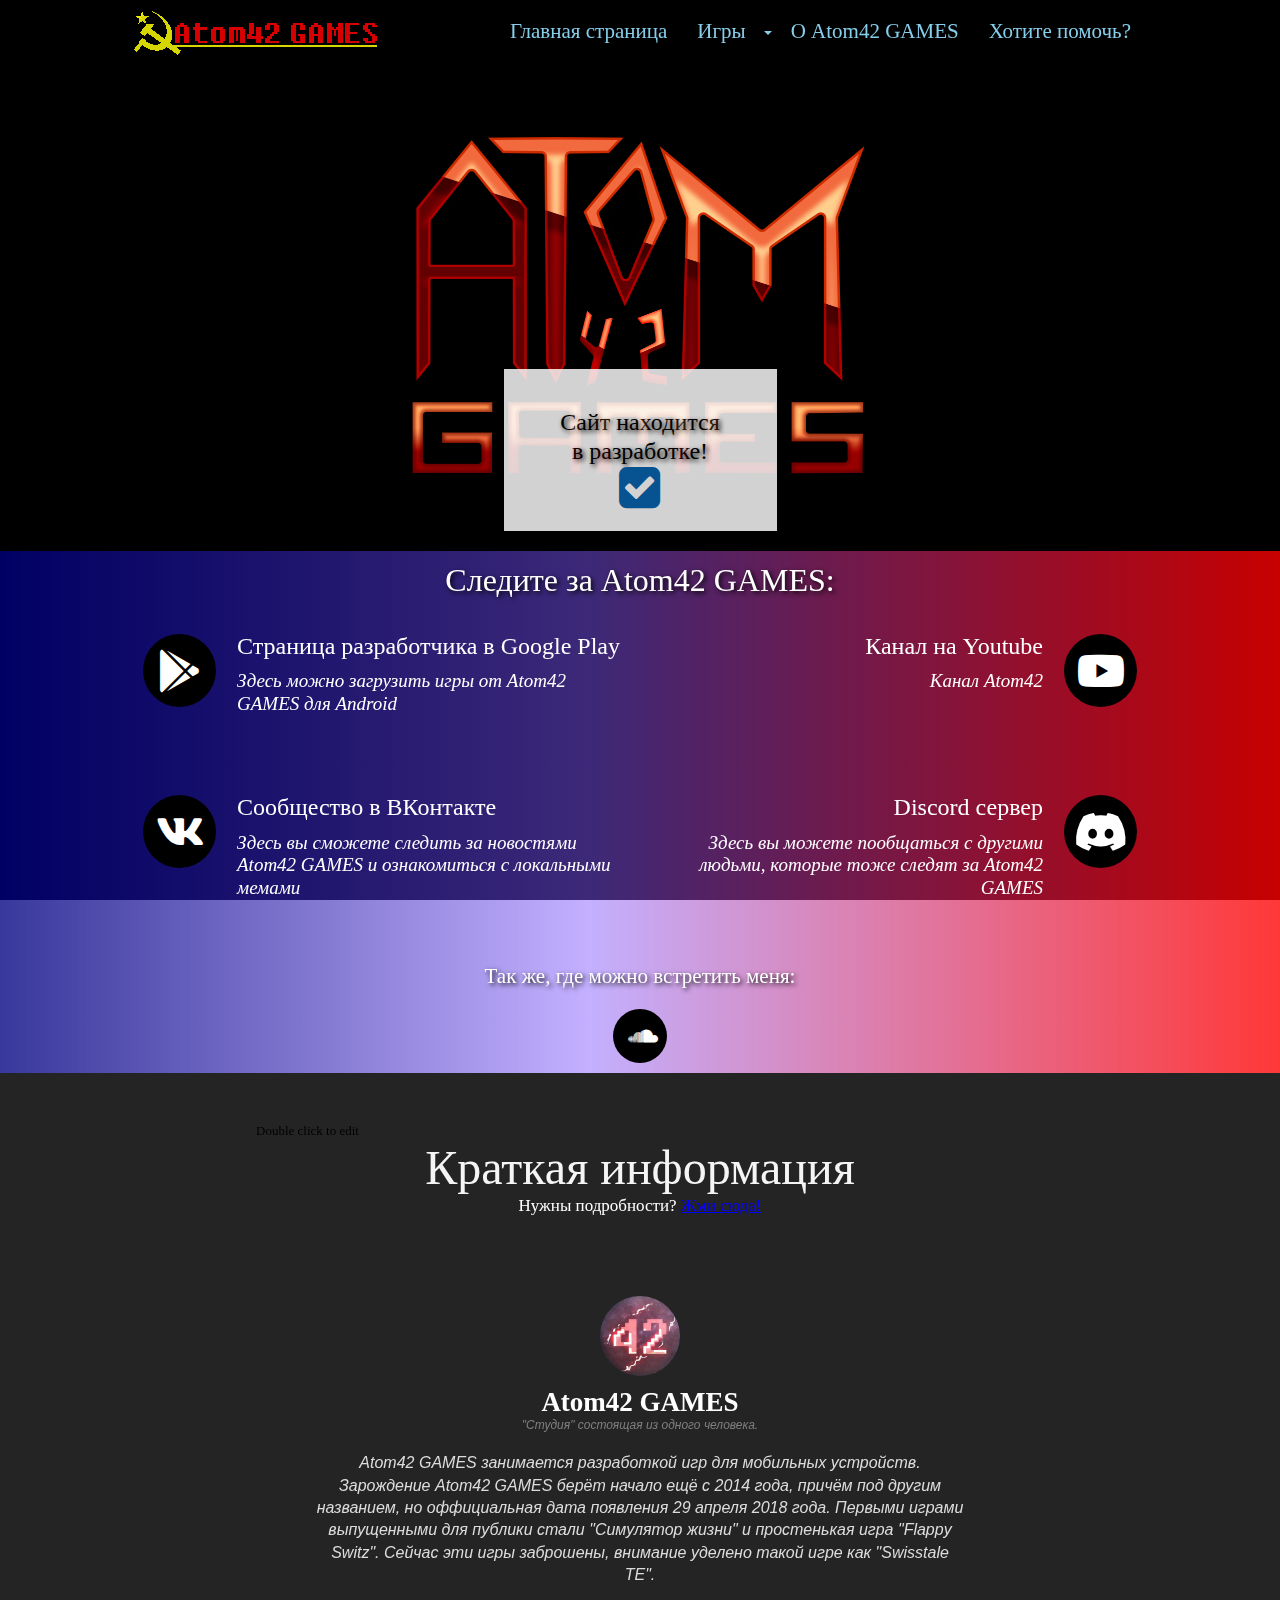
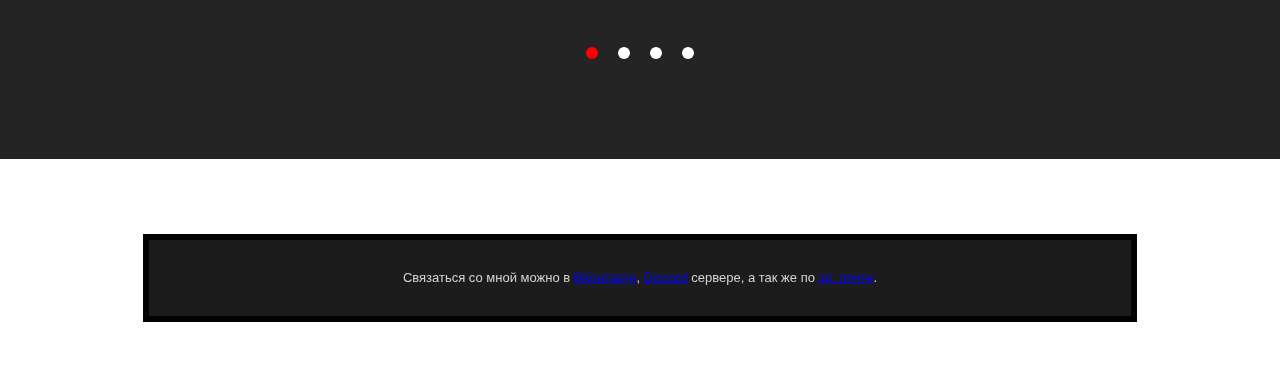
==== commit 9b89f8eb: "Add files via upload" ====
--- a/index.html
+++ b/index.html
@@ -3,26 +3,268 @@
 <head>
 <meta charset="utf-8">
 <title>Atom42 GAMES</title>
+<meta name="description" content="Atom42 GAMES">
 <meta name="viewport" content="width=device-width, initial-scale=1.0">
-<link href="atom42_games.css" rel="stylesheet">
-<link href="index.css" rel="stylesheet">
-<script src="https://vk.com/js/api/openapi.js?168"></script>
-
-<div id="vk_community_messages"></div>
-<script>
-  VK.Widgets.CommunityMessages("vk_community_messages", 146145491, {tooltipButtonText: "Есть вопрос или пожелание?", expandTimeout: 8400, disableExpandChatSound: 1});
+<link href="css/owl.carousel.min.css" rel="stylesheet">
+<link href="css/font-awesome.min.css" rel="stylesheet">
+<link href="css/Atom42_GAMES.css" rel="stylesheet">
+<link href="css/index.css" rel="stylesheet">
+<script src="js/jquery-1.12.4.min.js"></script>
+<script src="js/jquery.ui.effect.min.js"></script>
+<script src="js/owl.carousel.min.js"></script>
+<script src="js/popper.min.js"></script>
+<script src="js/util.min.js"></script>
+<script src="js/collapse.min.js"></script>
+<script src="js/dropdown.min.js"></script>
+<script src="js/skrollr.min.js"></script>
+<script src="js/wwb17.min.js"></script>
+<script>   
+   $(document).ready(function()
+   {
+      $("a[href*='#welcome']").click(function(event)
+      {
+         event.preventDefault();
+         $('html, body').stop().animate({ scrollTop: $('#wb_welcome').offset().top }, 600, 'easeOutCubic');
+      });
+      $("a[href*='#toolbox']").click(function(event)
+      {
+         event.preventDefault();
+         $('html, body').stop().animate({ scrollTop: $('#wb_toolbox').offset().top }, 600, 'easeOutCubic');
+      });
+      $("#reviewsContainer").owlCarousel({autoplayTimeout:5000, margin: 16, autoplay: true, nav: false, loop: true, dots: true, items: 1, slideBy: 1});
+      $("a[href*='#synthWave']").click(function(event)
+      {
+         event.preventDefault();
+         $('html, body').stop().animate({ scrollTop: $('#wb_synthWave').offset().top }, 600, 'easeOutCubic');
+      });
+      $('#navigationMenu .dropdown-toggle').dropdown({popperConfig:{placement:'bottom-start',modifiers:{computeStyle:{gpuAcceleration:false}}}});
+      $(document).on('click','.navigationMenu-navbar-collapse.show',function(e)
+      {
+         if ($(e.target).is('a') && ($(e.target).attr('class') != 'dropdown-toggle')) 
+         {
+            $(this).collapse('hide');
+         }
+      });
+      function skrollrInit()
+      {
+         skrollr.init({forceHeight: false, mobileCheck: function() { return false; }, smoothScrolling: false});
+      }
+      skrollrInit();
+      var iOS = !!navigator.platform && /iPad|iPhone|iPod/.test(navigator.platform);
+      if (iOS)
+      {
+         $('#wb_synthWave').css('background-attachment', 'scroll');
+      }
+   });
 </script>
 </head>
 <body>
-<div id="container">
-
-</div>
-<div id="FlexContainer1">
-<a href="#" onclick="window.location.href='./index.html';return false;">
-<picture id="wb_Picture1" style="display:block;width:621px;z-index:0">
-<img src="images/Atom42_logo_low.png" id="Picture1" alt="" width="621" height="621">
-</picture>
-</a>
-</div>
+   <div id="wb_navigation">
+      <div id="navigation">
+         <div class="row">
+            <div class="col-1">
+               <div id="wb_navigationMenu" style="display:inline-block;width:100%;text-align:center;z-index:0;">
+                  <div id="navigationMenu" class="navigationMenu" style="width:100%;height:auto !important;">
+                     <div class="container">
+                        <a id="navigationMenu-logo" href="./index.html"><img alt="Atom42 GAMES" title="Atom42 GAMES" src="images/Atom42_GAMES_RU.png" width="243" height="44"></a>
+                        <div class="navbar-header">
+                           <button title="Hamburger Menu" type="button" class="navbar-toggle" data-toggle="collapse" data-target=".navigationMenu-navbar-collapse">
+                              <span class="icon-bar"></span>
+                              <span class="icon-bar"></span>
+                              <span class="icon-bar"></span>
+                           </button>
+                        </div>
+                        <div class="navigationMenu-navbar-collapse collapse">
+                           <ul class="nav navbar-nav">
+                              <li class="nav-item">
+                                 <a href="./index.html" class="nav-link btn">Главная страница</a>
+                              </li>
+                              <li class="nav-item dropdown">
+                                 <div class="btn-group">
+                                    <a href="" class="nav-link btn">Игры</a>
+                                    <a href="#" class="btn dropdown-toggle dropdown-toggle-split" data-toggle="dropdown"><b class="caret"></b></a>
+                                    <ul class="dropdown-menu">
+                                       <li class="nav-item dropdown-item">
+                                          <a href="https://dev-atom42.github.io/Swisstale-TE-Lord-Nekit-Battle-DEMO/" class="nav-link">Swisstale TE (DEMO)</a>
+                                       </li>
+                                       <li class="nav-item dropdown-item">
+                                          <a href="https://dev-atom42.github.io/Flappy-Switz/" class="nav-link">Flappy Switz</a>
+                                       </li>
+                                    </ul>
+                                 </div>
+                              </li>
+                              <li class="nav-item">
+                                 <a href="" class="nav-link btn">О Atom42 GAMES</a>
+                              </li>
+                              <li class="nav-item">
+                                 <a href="" class="nav-link btn">Хотите помочь?</a>
+                              </li>
+                           </ul>
+                        </div>
+                     </div>
+                  </div>
+               </div>
+            </div>
+         </div>
+      </div>
+   </div>
+   <div id="wb_welcome">
+      <div id="welcome">
+         <div class="col-1">
+            <div id="wb_welcomeImage" style="display:inline-block;width:100%;height:auto;z-index:1;">
+               <a href="./index.html"><img src="images/Atom42_logo_low.png" srcset="images/Atom42_logo.png 2x" id="welcomeImage" alt="" width="940" height="643"></a>
+            </div>
+         </div>
+      </div>
+   </div>
+   <div id="FlexContainer2">
+      <div id="wb_Text2" class="style1">
+         <span style="color:#FFFFFF;font-family:'Fixedsys Excelsior';font-size:32px;">Следите за Atom42 GAMES:</span>
+      </div>
+   </div>
+   <div id="wb_LayoutGrid1">
+      <div id="LayoutGrid1">
+         <div class="row">
+            <div class="col-1">
+               <div id="wb_Card1" style="display:flex;width:100%;z-index:3;" class="card">
+                  <div id="Card1-card-body">
+                     <div id="Card1-card-item0"><a href="https://play.google.com/store/apps/dev?id=5139686623617778921" target="_blank"><i class="google-play"></i></a></div>
+                     <div id="Card1-card-item1"><a href="https://play.google.com/store/apps/dev?id=5139686623617778921" target="_blank">Страница разработчика в Google Play</a></div>
+                     <div id="Card1-card-item2">Здесь можно загрузить игры от Atom42 GAMES для Android</div>
+                     <hr id="Card1-card-item3">
+                  </div>
+               </div>
+            </div>
+            <div class="col-2">
+               <div id="wb_Card9" style="display:flex;width:100%;text-align:right;z-index:4;" class="card">
+                  <div id="Card9-card-body">
+                     <div id="Card9-card-item0"><a href="https://www.youtube.com/c/Atom42" target="_blank"><i class="youtube"></i></a></div>
+                     <div id="Card9-card-item1"><a href="https://www.youtube.com/c/Atom42" target="_blank">Канал на Youtube</a></div>
+                     <div id="Card9-card-item2">Канал Atom42</div>
+                     <hr id="Card9-card-item3">
+                  </div>
+               </div>
+            </div>
+         </div>
+      </div>
+   </div>
+   <div id="wb_LayoutGrid2">
+      <div id="LayoutGrid2">
+         <div class="row">
+            <div class="col-1">
+               <div id="wb_Card3" style="display:flex;width:100%;z-index:5;" class="card">
+                  <div id="Card3-card-body">
+                     <div id="Card3-card-item0"><a href="https://vk.com/Atom42_GAMES" target="_blank"><i class="vk"></i></a></div>
+                     <div id="Card3-card-item1"><a href="https://vk.com/Atom42_GAMES" target="_blank">Сообщество в ВКонтакте</a></div>
+                     <div id="Card3-card-item2">Здесь вы сможете следить за новостями Atom42 GAMES и ознакомиться с локальными мемами</div>
+                     <hr id="Card3-card-item3">
+                  </div>
+               </div>
+            </div>
+            <div class="col-2">
+               <div id="wb_Card10" style="display:flex;width:100%;text-align:right;z-index:6;" class="card">
+                  <div id="Card10-card-body">
+                     <div id="Card10-card-item0"><a href="https://discord.gg/VUmMdxt" target="_blank"><i class="discord"></i></a></div>
+                     <div id="Card10-card-item1"><a href="https://discord.gg/VUmMdxt" target="_blank">Discord сервер</a></div>
+                     <div id="Card10-card-item2">Здесь вы можете пообщаться с другими людьми, которые тоже следят за Atom42 GAMES</div>
+                     <hr id="Card10-card-item3">
+                  </div>
+               </div>
+            </div>
+         </div>
+      </div>
+   </div>
+   <div id="FlexContainer1">
+      <div id="wb_Text1" class="style1">
+         <span style="color:#FFFFFF;font-family:'Fixedsys Excelsior';font-size:21px;">Так же, где можно встретить меня:</span>
+      </div>
+   </div>
+   <div id="wb_FlexContainer3">
+      <div id="FlexContainer3">
+         <div id="wb_IconFont1" style="display:inline-block;width:24px;height:24px;text-align:center;z-index:8;">
+            <a href="https://soundcloud.com/dev_atom42"><div id="IconFont1"><i class="IconFont1"></i></div></a>
+         </div>
+      </div>
+   </div>
+   <div id="wb_toolbox">
+      <div id="toolbox">
+         <div class="row">
+            <div class="col-1">
+               <div class="col-1-padding">
+                  <div id="wb_Text3">
+                     <span style="color:#000000;font-family:'Fixedsys Excelsior';font-size:13px;">Double click to edit</span>
+                  </div>
+                  <div id="wb_Text4">
+                     <span style="color:#F5F5F5;font-family:'Fixedsys Excelsior';font-size:48px;">Краткая информация</span><span style="color:#FFFFFF;font-family:'Fixedsys Excelsior';font-size:13px;"><br></span><span style="color:#FFFFFF;font-family:'Fixedsys Excelsior';font-size:17px;">Нужны подробности? <a href="./index.html">Жми сюда!</a></span>
+                  </div>
+                  <div id="wb_reviewsContainer">
+                     <div id="reviewsContainer" class="owl-carousel owl-theme">
+                        <div id="wb_Card5" style="display:flex;text-align:center;z-index:9;" class="card">
+                           <div id="Card5-card-body">
+                              <img id="Card5-card-item0" src="images/a42g_avatar.jpg" width="2160" height="2160" alt="" title="">
+                              <div id="Card5-card-item1">Atom42 GAMES</div>
+                              <div id="Card5-card-item2">"Студия" состоящая из одного человека.</div>
+                              <div id="Card5-card-item3">Atom42 GAMES занимается разработкой игр для мобильных устройств. Зарождение Atom42 GAMES берёт начало ещё с 2014 года, причём под другим названием, но оффициальная дата появления  29 апреля 2018 года. Первыми играми выпущенными для публики стали "Симулятор жизни" и простенькая игра "Flappy Switz". Сейчас эти игры заброшены, внимание уделено такой игре как "Swisstale TE".</div>
+                           </div>
+                        </div>
+                        <div id="wb_Card4" style="display:flex;text-align:center;z-index:10;" class="card">
+                           <div id="Card4-card-body">
+                              <img id="Card4-card-item0" src="images/Atom42_avatar.jpg" width="666" height="666" alt="" title="">
+                              <div id="Card4-card-item1">Atom42</div>
+                              <div id="Card4-card-item2">Человек который основал Atom42 GAMES</div>
+                              <div id="Card4-card-item3">Разработчик игр. Не жажду славы, но распростанить свои игры и мысли миру желаю. Фанат серии игр DOOM. Создатель своей собственной вселенной. Хочу посвятить практически все свои будующие игры этой вселенной.</div>
+                           </div>
+                        </div>
+                        <div id="wb_Card2" style="display:flex;text-align:center;z-index:11;" class="card">
+                           <div id="Card2-card-body">
+                              <img id="Card2-card-item0" src="images/Atom42_Universe.jpg" width="2160" height="2160" alt="" title="">
+                              <div id="Card2-card-item1">Вселенная Atom42</div>
+                              <div id="Card2-card-item2">Действия вселенной начинаются в 2017 году, как раз вместе с появлением такой игры в жанре квеста как "Приключения Короля Швейцария: Война за Королевство". До этого вселенная во многом совпадает с реальной историей. В данной вселенной существуют множество новых стран, которые могу замещают реальные, например: Королевство Швейцария (Скандинавия + Швейцария), Королевство Лорда Некита (Украина + Беларусь), СССР (в составе многие бывшие республики).</div>
+                           </div>
+                        </div>
+                        <div id="wb_Card7" style="display:flex;text-align:center;z-index:12;" class="card">
+                           <div id="Card7-card-body">
+                              <img id="Card7-card-item0" src="images/Swisstale2022ICON.png" width="1024" height="1024" alt="" title="">
+                              <div id="Card7-card-item1">Swisstale TE</div>
+                              <div id="Card7-card-item2">Игра, которая медленно разрабатывается...</div>
+                              <div id="Card7-card-item3">Swisstale TE - трэшовый вариант игры "Swisstale", в жанре RPG, относится ко вселенной Atom42, но является в ней всего лишь сказкой/легендой. События в игре происходят спустя 5 лет после событий игры Flappy Switz.</div>
+                           </div>
+                        </div>
+                     </div>
+                  </div>
+               </div>
+            </div>
+         </div>
+      </div>
+   </div>
+   <div id="wb_synthWave">
+      <div id="synthWave">
+         <div class="row">
+            <div class="col-1">
+               <div id="wb_footer">
+                  <div id="footer">
+                     <div class="col-1">
+                        <div id="wb_footerText">
+                           <p style="font-size:13px;line-height:16px;">Связаться со мной можно в <a href="https://vk.com/Atom42_GAMES">ВКонтакте</a>, <a href="https://discord.gg/VUmMdxt">Discord</a> сервере, а так же по <a href="mailto:wwwrrr11147@gmail.com">эл. почте</a>.</p>
+                        </div>
+                     </div>
+                  </div>
+               </div>
+            </div>
+         </div>
+      </div>
+   </div>
+   <div id="upStickyLayer" style="position:fixed;text-align:left;left:auto;right:25px;top:auto;bottom:25px;width:50px;height:50px;z-index:35;z-index:99999;" data-250-start="opacity:1;" data-start="opacity:0;">
+      <div id="wb_upIcon" style="position:absolute;left:9px;top:8px;width:24px;height:24px;text-align:center;z-index:22;">
+         <a href="#welcome"><div id="upIcon"><i class="fa fa-arrow-up"></i></div></a></div>
+   </div>
+   <div id="Layer1" style="position:fixed;text-align:center;left:0;top:0;right:0;bottom:0;width:273px;height:162px;margin-left:auto;margin-top:auto;margin-right:auto;margin-bottom:auto;z-index:37;">
+      <div id="Layer1_Container" style="width:970px;position:relative;margin-left:auto;margin-right:auto;text-align:left;">
+         <div id="wb_Text5" style="position:absolute;left:52px;top:39px;width:169px;height:38px;text-align:center;z-index:24;" class="style1">
+            <span style="color:#000000;font-family:'Fixedsys Excelsior';font-size:24px;">Сайт находится в разработке!</span></div>
+         <div id="wb_IconFont2" style="position:absolute;left:112px;top:90px;width:48px;height:59px;text-align:center;z-index:25;">
+            <a href="#" onclick="ShowObject('Layer1', 0);return false;"><div id="IconFont2"><i class="fa fa-check-square"></i></div></a></div>
+      </div>
+   </div>
 </body>
 </html>--- a/css/Atom42_GAMES.css
+++ b/css/Atom42_GAMES.css
@@ -0,0 +1,99 @@
+@font-face
+{
+   font-family: "Font Awesome 5 Brands";
+   font-display: swap;
+   src: url('../fonts/fa-brands-400.woff2') format('woff2'),
+        url('../fonts/fa-brands-400.woff') format('woff'),
+        url('../fonts/fa-brands-400.ttf') format('truetype');
+}
+h1, .h1
+{
+   font-family: Arial;
+   font-weight: bold;
+   font-size: 32px;
+   text-decoration: none;
+   color: #000000;
+   background-color: transparent;
+   margin: 0 0 0 0;
+   padding: 0 0 0 0;
+   display: inline;
+}
+h2, .h2
+{
+   font-family: Arial;
+   font-weight: bold;
+   font-size: 27px;
+   text-decoration: none;
+   color: #000000;
+   background-color: transparent;
+   margin: 0 0 0 0;
+   padding: 0 0 0 0;
+   display: inline;
+}
+h3, .h3
+{
+   font-family: Arial;
+   font-weight: bold;
+   font-size: 24px;
+   text-decoration: none;
+   color: #000000;
+   background-color: transparent;
+   margin: 0 0 0 0;
+   padding: 0 0 0 0;
+   display: inline;
+}
+h4, .h4
+{
+   font-family: Arial;
+   font-weight: bold;
+   font-size: 21px;
+   font-style: italic;
+   text-decoration: none;
+   color: #000000;
+   background-color: transparent;
+   margin: 0 0 0 0;
+   padding: 0 0 0 0;
+   display: inline;
+}
+h5, .h5
+{
+   font-family: Arial;
+   font-weight: bold;
+   font-size: 19px;
+   text-decoration: none;
+   color: #000000;
+   background-color: transparent;
+   margin: 0 0 0 0;
+   padding: 0 0 0 0;
+   display: inline;
+}
+h6, .h6
+{
+   font-family: Arial;
+   font-weight: bold;
+   font-size: 16px;
+   text-decoration: none;
+   color: #000000;
+   background-color: transparent;
+   margin: 0 0 0 0;
+   padding: 0 0 0 0;
+   display: inline;
+}
+.caption
+{
+   text-align: center;
+   text-decoration: none;
+   background-color: transparent;
+   padding: 20px 20px 20px 20px;
+   position: absolute;
+   bottom: 40px;
+   left: 15%;
+   right: 15%;
+}
+.style1
+{
+   text-decoration: none;
+   background-color: transparent;
+   -webkit-text-shadow: 2px 2px 5px rgba(0,0,0,1.00);
+   text-shadow: 2px 2px 5px rgba(0,0,0,1.00);
+}
--- a/css/index.css
+++ b/css/index.css
@@ -0,0 +1,2400 @@
+body
+{
+   color: #000000;
+   font-family: "Fixedsys Excelsior";
+   font-weight: normal;
+   font-size: 13px;
+   line-height: 1.1875;
+   margin: 0;
+   padding: 0;
+}
+body:after
+{
+   background-color: #000000;
+   background-image: url('../images/3d-abstract-space-background-with-wireframe-landscape.jpg');
+   background-position: center center;
+   background-repeat: repeat;
+   background-size: cover;
+   content: "";
+   height: 100vh;
+   left: 0;
+   position: fixed;
+   right: 0;
+   top: 0;
+   z-index: -1;
+}
+a
+{
+   color: #0000FF;
+   text-decoration: underline;
+}
+a:visited
+{
+   color: #800080;
+}
+a:active
+{
+   color: #FF0000;
+}
+a:hover
+{
+   color: #0000FF;
+   text-decoration: underline;
+}
+input:focus, textarea:focus, select:focus
+{
+   outline: none;
+}
+@media only screen and (min-device-width : 768px) and (max-device-width : 1024px) and (orientation : landscape)
+{
+   #wb_synthWave
+   {
+      background-attachment: scroll !important;
+   }
+}
+@media only screen and (min-device-width: 1024px) and (max-device-width: 1366px) and (-webkit-min-device-pixel-ratio: 1.5)
+{
+   #wb_synthWave
+   {
+      background-attachment: scroll !important;
+   }
+}
+#wb_navigation
+{
+   clear: both;
+   position: fixed;
+   left: 0;
+   top: 0;
+   z-index: 7777;
+   table-layout: fixed;
+   display: table;
+   text-align: center;
+   width: 100%;
+   background-color: rgba(0,0,0,0.59);
+   background-image: none;
+   border: 0px solid #CCCCCC;
+   box-sizing: border-box;
+   margin: 0;
+}
+#navigation
+{
+   box-sizing: border-box;
+   padding: 10px 5px 10px 5px;
+   margin-right: auto;
+   margin-left: auto;
+   max-width: 1024px;
+}
+#navigation > .row
+{
+   margin-right: -5px;
+   margin-left: -5px;
+}
+#navigation > .row > .col-1
+{
+   box-sizing: border-box;
+   font-size: 0;
+   min-height: 1px;
+   padding-right: 5px;
+   padding-left: 5px;
+   position: relative;
+}
+#navigation > .row > .col-1
+{
+   float: left;
+}
+#navigation > .row > .col-1
+{
+   background-color: transparent;
+   background-image: none;
+   border: 0px solid #FFFFFF;
+   border-radius: 0px;
+   width: 100%;
+   text-align: left;
+}
+#navigation:before,
+#navigation:after,
+#navigation .row:before,
+#navigation .row:after
+{
+   display: table;
+   content: " ";
+}
+#navigation:after,
+#navigation .row:after
+{
+   clear: both;
+}
+@media (max-width: 480px)
+{
+#navigation > .row > .col-1
+{
+   float: none;
+   width: 100%;
+}
+}
+#wb_welcome
+{
+   clear: both;
+   position: relative;
+   table-layout: fixed;
+   display: table;
+   text-align: center;
+   width: 100%;
+   background-color: transparent;
+   background-image: none;
+   border: 0px solid #CCCCCC;
+   box-sizing: border-box;
+   margin: 0;
+}
+#welcome
+{
+   box-sizing: border-box;
+   display: -webkit-flex;
+   display: flex;
+   -webkit-flex-direction: row;
+   flex-direction: row;
+   -webkit-flex-wrap: wrap;
+   flex-wrap: wrap;
+   padding: 130px 0 70px 0;
+   margin-right: auto;
+   margin-left: auto;
+   max-width: 1024px;
+}
+#welcome > .col-1
+{
+   box-sizing: border-box;
+   font-size: 0;
+   min-height: 1px;
+   padding-right: 15px;
+   padding-left: 15px;
+   position: relative;
+}
+#welcome > .col-1
+{
+   -webkit-flex: 0 0 auto;
+   flex: 0 0 auto;
+}
+#welcome > .col-1
+{
+   background-color: transparent;
+   background-image: none;
+   border: 0px solid #FFFFFF;
+   border-radius: 0px;
+   flex-basis: 100%;
+   max-width: 100%;
+   display: -webkit-flex;
+   -webkit-flex-wrap: wrap;
+   -webkit-align-content: center;
+   -webkit-align-self: stretch;
+   -webkit-align-items: center;
+   display: flex;
+   flex-wrap: wrap;
+   align-content: center;
+   align-self: stretch;
+   align-items: center;
+   -webkit-justify-content: center;
+   justify-content: center;
+   text-align: center;
+}
+@media (max-width: 480px)
+{
+#welcome > .col-1
+{
+   -webkit-flex-basis: 100% !important;
+   flex-basis: 100% !important;
+   max-width: 100% !important;
+}
+}
+#FlexContainer2
+{
+   display: -webkit-flex;
+   display: flex;
+   position: relative;
+   padding: 10px 10px 10px 10px;
+   -webkit-flex-direction: row;
+   flex-direction: row;
+   -webkit-flex-wrap: nowrap;
+   flex-wrap: nowrap;
+   -webkit-justify-content: space-around;
+   justify-content: space-around;
+   -webkit-align-items: center;
+   align-items: center;
+   -webkit-align-content: flex-start;
+   align-content: flex-start;
+   margin: 0;
+   background-image: linear-gradient(to right, rgba(0,0,128,0.78) 0%, rgba(128,87,255,0.47) 46%, rgba(255,0,0,0.78) 100%);
+   border: 0px solid #CCCCCC;
+   box-sizing: border-box;
+   font-size: 0;
+}
+#wb_LayoutGrid1
+{
+   clear: both;
+   position: relative;
+   table-layout: fixed;
+   display: table;
+   text-align: center;
+   width: 100%;
+   background-image: linear-gradient(to right, rgba(0,0,128,0.78) 0%, rgba(128,87,255,0.47) 46%, rgba(255,0,0,0.78) 100%);
+   border: 0px solid #CCCCCC;
+   box-sizing: border-box;
+   margin: 0;
+}
+#LayoutGrid1
+{
+   box-sizing: border-box;
+   padding: 10px 15px 10px 15px;
+   margin-right: auto;
+   margin-left: auto;
+   max-width: 1024px;
+}
+#LayoutGrid1 > .row
+{
+   margin-right: -15px;
+   margin-left: -15px;
+}
+#LayoutGrid1 > .row > .col-1, #LayoutGrid1 > .row > .col-2
+{
+   box-sizing: border-box;
+   font-size: 0;
+   min-height: 1px;
+   padding-right: 15px;
+   padding-left: 15px;
+   position: relative;
+}
+#LayoutGrid1 > .row > .col-1, #LayoutGrid1 > .row > .col-2
+{
+   float: left;
+}
+#LayoutGrid1 > .row > .col-1
+{
+   background-color: transparent;
+   background-image: none;
+   border: 0px solid #FFFFFF;
+   border-radius: 0px;
+   width: 50%;
+   text-align: left;
+}
+#LayoutGrid1 > .row > .col-2
+{
+   background-color: transparent;
+   background-image: none;
+   border: 0px solid #FFFFFF;
+   border-radius: 0px;
+   width: 50%;
+   text-align: left;
+}
+#LayoutGrid1:before,
+#LayoutGrid1:after,
+#LayoutGrid1 .row:before,
+#LayoutGrid1 .row:after
+{
+   display: table;
+   content: " ";
+}
+#LayoutGrid1:after,
+#LayoutGrid1 .row:after
+{
+   clear: both;
+}
+@media (max-width: 640px)
+{
+#LayoutGrid1 > .row > .col-1, #LayoutGrid1 > .row > .col-2
+{
+   float: none;
+   width: 100%;
+}
+}
+#wb_LayoutGrid2
+{
+   clear: both;
+   position: relative;
+   table-layout: fixed;
+   display: table;
+   text-align: center;
+   width: 100%;
+   background-image: linear-gradient(to right, rgba(0,0,128,0.78) 0%, rgba(128,87,255,0.47) 46%, rgba(255,0,0,0.78) 100%);
+   border: 0px solid #CCCCCC;
+   box-sizing: border-box;
+   margin: 0;
+}
+#LayoutGrid2
+{
+   box-sizing: border-box;
+   padding: 10px 15px 10px 15px;
+   margin-right: auto;
+   margin-left: auto;
+   max-width: 1024px;
+}
+#LayoutGrid2 > .row
+{
+   margin-right: -15px;
+   margin-left: -15px;
+}
+#LayoutGrid2 > .row > .col-1, #LayoutGrid2 > .row > .col-2
+{
+   box-sizing: border-box;
+   font-size: 0;
+   min-height: 1px;
+   padding-right: 15px;
+   padding-left: 15px;
+   position: relative;
+}
+#LayoutGrid2 > .row > .col-1, #LayoutGrid2 > .row > .col-2
+{
+   float: left;
+}
+#LayoutGrid2 > .row > .col-1
+{
+   background-color: transparent;
+   background-image: none;
+   border: 0px solid #FFFFFF;
+   border-radius: 0px;
+   width: 50%;
+   text-align: left;
+}
+#LayoutGrid2 > .row > .col-2
+{
+   background-color: transparent;
+   background-image: none;
+   border: 0px solid #FFFFFF;
+   border-radius: 0px;
+   width: 50%;
+   text-align: left;
+}
+#LayoutGrid2:before,
+#LayoutGrid2:after,
+#LayoutGrid2 .row:before,
+#LayoutGrid2 .row:after
+{
+   display: table;
+   content: " ";
+}
+#LayoutGrid2:after,
+#LayoutGrid2 .row:after
+{
+   clear: both;
+}
+@media (max-width: 640px)
+{
+#LayoutGrid2 > .row > .col-1, #LayoutGrid2 > .row > .col-2
+{
+   float: none;
+   width: 100%;
+}
+}
+#FlexContainer1
+{
+   display: -webkit-flex;
+   display: flex;
+   position: relative;
+   padding: 10px 10px 10px 10px;
+   -webkit-flex-direction: row;
+   flex-direction: row;
+   -webkit-flex-wrap: nowrap;
+   flex-wrap: nowrap;
+   -webkit-justify-content: space-around;
+   justify-content: space-around;
+   -webkit-align-items: center;
+   align-items: center;
+   -webkit-align-content: flex-start;
+   align-content: flex-start;
+   margin: 0;
+   background-image: linear-gradient(to right, rgba(0,0,128,0.78) 0%, rgba(128,87,255,0.47) 46%, rgba(255,0,0,0.78) 100%);
+   border: 0px solid #CCCCCC;
+   box-sizing: border-box;
+   font-size: 0;
+}
+#wb_FlexContainer3
+{
+   background-image: linear-gradient(to right, rgba(0,0,128,0.78) 0%, rgba(128,87,255,0.47) 46%, rgba(255,0,0,0.78) 100%);
+   border: 0px solid #CCCCCC;
+   box-sizing: border-box;
+   position: relative;
+}
+#FlexContainer3
+{
+   display: -webkit-flex;
+   display: flex;
+   position: relative;
+   padding: 10px 10px 10px 10px;
+   -webkit-flex-direction: row;
+   flex-direction: row;
+   -webkit-flex-wrap: nowrap;
+   flex-wrap: nowrap;
+   -webkit-justify-content: space-around;
+   justify-content: space-around;
+   -webkit-align-items: center;
+   align-items: center;
+   -webkit-align-content: flex-start;
+   align-content: flex-start;
+   margin-top: 0px;
+   margin-bottom: 0px;
+   margin-right: auto;
+   margin-left: auto;
+   max-width: 512px;
+   box-sizing: border-box;
+   font-size: 0;
+}
+#wb_toolbox
+{
+   clear: both;
+   position: relative;
+   table-layout: fixed;
+   display: table;
+   text-align: center;
+   width: 100%;
+   background-color: rgba(0,0,0,0.86);
+   background-image: none;
+   border: 0px solid #CCCCCC;
+   box-sizing: border-box;
+   margin: 0;
+}
+#toolbox
+{
+   box-sizing: border-box;
+   padding: 20px 0 20px 0;
+   margin-right: auto;
+   margin-left: auto;
+   max-width: 768px;
+}
+#toolbox > .row
+{
+   margin-right: 0;
+   margin-left: 0;
+}
+#toolbox > .row > .col-1
+{
+   box-sizing: border-box;
+   font-size: 0;
+   min-height: 1px;
+   padding-right: 0px;
+   padding-left: 0px;
+   position: relative;
+}
+#toolbox > .row > .col-1
+{
+   float: left;
+}
+#toolbox > .row > .col-1
+{
+   background-color: transparent;
+   background-image: none;
+   border: 0px solid #FFFFFF;
+   border-radius: 0px;
+   width: 100%;
+   text-align: left;
+}
+#toolbox > .row > .col-1 > .col-1-padding
+{
+   box-sizing: border-box;
+   width: 100%;
+   padding: 30px 0 30px 0;
+}
+#toolbox:before,
+#toolbox:after,
+#toolbox .row:before,
+#toolbox .row:after
+{
+   display: table;
+   content: " ";
+}
+#toolbox:after,
+#toolbox .row:after
+{
+   clear: both;
+}
+@media (max-width: 768px)
+{
+#toolbox > .row > .col-1
+{
+   float: none;
+   width: 100%;
+}
+}
+#wb_reviewsContainer
+{
+   background-color: transparent;
+   background-image: none;
+   border: 0px solid #CCCCCC;
+   box-sizing: border-box;
+   position: relative;
+}
+#reviewsContainer
+{
+   position: relative;
+   padding: 40px 10px 40px 10px;
+   margin-top: 0px;
+   margin-bottom: 0px;
+   margin-right: auto;
+   margin-left: auto;
+   max-width: 1024px;
+   background-color: transparent;
+   background-image: none;
+   box-sizing: border-box;
+   font-size: 0;
+}
+#reviewsContainer .owl-dots, #reviewsContainer .owl-nav
+{
+   text-align: center;
+}
+#reviewsContainer .owl-nav
+{
+   margin-top: 10px;
+}
+#reviewsContainer .owl-nav [class*=owl-]
+{
+   color: #FF0000;
+   font-size: 14px;
+   margin: 5px;
+   padding: 4px 7px;
+   background: #FFFFFF;
+   display: inline-block;
+   cursor: pointer;
+   border-radius: 3px;
+}
+#reviewsContainer .owl-nav [class*=owl-]:hover
+{
+   background: #FF0000;
+   color: #FFFFFF;
+   text-decoration: none;
+}
+#reviewsContainer .owl-nav .disabled
+{
+   opacity: .5;
+   cursor: default;
+}
+#reviewsContainer .owl-nav.disabled+.owl-dots
+{
+   margin-top: 10px;
+}
+#reviewsContainer .owl-nav
+{
+   position:  relative;
+   top: -164px;
+   display:  none;
+   justify-content: space-between;
+   margin: 0 20px;
+   color: #000;
+}
+#reviewsContainer .owl-nav button.owl-prev, #reviewsContainer .owl-nav button.owl-next
+{
+   height: 30px;
+   width: 30px;
+   border-radius: 50%;
+   background-color: rgba(255,255,255, 0.5);
+}
+#reviewsContainer .owl-dots .owl-dot
+{
+   display: inline-block;
+   zoom: 1;
+}
+#reviewsContainer .owl-dots .owl-dot span
+{
+   width: 12px;
+   height: 12px;
+   margin: 10px 10px;
+   background: #FFFFFF;
+   display: block;
+   -webkit-backface-visibility: visible;
+   transition: opacity 200ms ease;
+   border-radius: 50%;
+}
+#reviewsContainer .owl-dots .owl-dot.active span, #reviewsContainer .owl-dots .owl-dot:hover span
+{
+   background: #FF0000;
+}
+#wb_synthWave
+{
+   clear: both;
+   position: relative;
+   table-layout: fixed;
+   display: table;
+   text-align: center;
+   width: 100%;
+   background-color: transparent;
+   background-image: url('../images/aesthetic-dark-wallpaper-background-neon-light.png');
+   background-repeat: repeat;
+   background-position: center center;
+   background-attachment: fixed;
+   background-size: cover;
+   border: 0px solid #CCCCCC;
+   box-sizing: border-box;
+   margin: 0;
+}
+#synthWave
+{
+   box-sizing: border-box;
+   padding: 50px 15px 50px 15px;
+   margin-right: auto;
+   margin-left: auto;
+   max-width: 1024px;
+}
+#synthWave > .row
+{
+   margin-right: -15px;
+   margin-left: -15px;
+}
+#synthWave > .row > .col-1
+{
+   box-sizing: border-box;
+   font-size: 0;
+   min-height: 1px;
+   padding-right: 15px;
+   padding-left: 15px;
+   position: relative;
+}
+#synthWave > .row > .col-1
+{
+   float: left;
+}
+#synthWave > .row > .col-1
+{
+   background-color: transparent;
+   background-image: none;
+   border: 0px solid #FFFFFF;
+   border-radius: 0px;
+   width: 100%;
+   text-align: center;
+}
+#synthWave:before,
+#synthWave:after,
+#synthWave .row:before,
+#synthWave .row:after
+{
+   display: table;
+   content: " ";
+}
+#synthWave:after,
+#synthWave .row:after
+{
+   clear: both;
+}
+@media (max-width: 480px)
+{
+#synthWave > .row > .col-1
+{
+   float: none;
+   width: 100%;
+}
+}
+.navigationMenu .hide 
+{
+   display: none!important;
+}
+.navigationMenu .hidden
+{
+   display: none!important;
+   visibility: hidden!important;
+}
+.navigationMenu .nav
+{
+   font-family: "Fixedsys Excelsior";
+   font-weight: normal;
+   font-size: 21px;
+   font-style: normal;
+   color: #87CEEB;
+   text-align: center;
+}
+#navigationMenu, .navigationMenu .nav, .navigationMenu *
+{
+   margin: 0;
+   padding: 0;
+   box-sizing: border-box;
+   line-height: 1;
+   list-style: none;
+}
+.navigationMenu .nav:before,
+.navigationMenu .nav:after 
+{
+   content: " ";
+   display: table;
+}
+.navigationMenu .nav:after 
+{
+   clear: both;
+}
+.navigationMenu .nav a 
+{
+   text-decoration: none;
+}
+.navigationMenu .nav ul
+{
+   margin-top: 0;
+   margin-bottom: 0;
+}
+.navigationMenu .nav ul ul
+{
+   margin-bottom: 0;
+}
+.navigationMenu .container 
+{
+   margin-right: auto;
+   margin-left: auto;
+   padding: 0;
+}
+.navigationMenu .container:before,
+.navigationMenu .container:after 
+{
+   content: " ";
+   display: table;
+}
+.navigationMenu .container:after 
+{
+   clear: both;
+}
+.navigationMenu .collapse 
+{
+   display: none;
+}
+.navigationMenu .collapse.show 
+{
+   display: block;
+}
+.navigationMenu .collapsing 
+{
+   position: relative;
+   height: 0;
+   overflow: hidden;
+   -webkit-transition: height .35s ease;
+   transition: height .35s ease;
+}
+.navigationMenu .caret, .navigationMenu .caret-right
+{
+   display: inline-block;
+   width: 0;
+   height: 0;
+   margin-left: 4px;
+   vertical-align: middle;
+   border-top: 4px solid #000;
+   border-right: 4px solid transparent;
+   border-left: 4px solid transparent;
+   border-bottom: 0 dotted;
+}
+.navigationMenu .dropdown 
+{
+   position: relative;
+}
+.navigationMenu .dropdown-toggle:focus 
+{
+   outline: 0;
+}
+.navigationMenu .dropdown-menu 
+{
+   position: absolute;
+   top: 100%;
+   left: 0;
+   z-index: 1000;
+   display: none;
+   float: left;
+   min-width: 160px;
+   padding: 5px 0;
+   margin: 2px 0 0;
+   list-style: none;
+   font-size: 21px;
+   background-color: rgba(0,0,0,0.00);
+   background-image: none;
+   border: 1px solid rgba(197,197,197,1.00);
+   border-radius: 0px;
+   background-clip: padding-box;
+}
+.navigationMenu .dropdown-menu .divider
+{
+   height: 1px;
+   margin: 9px 0;
+   overflow: hidden;
+   background-color: #C5C5C5;
+}
+.navigationMenu .dropdown-menu>li>a 
+{
+   display: block;
+   padding: 3px 20px 3px 20px;
+   clear: both;
+   line-height: 1.428571429;
+   color: #87CEEB;
+   white-space: nowrap;
+}
+.navigationMenu .dropdown-menu>li>a:hover,
+.navigationMenu .dropdown-menu>li>a:focus 
+{
+   text-decoration: none;
+   color: #00BFFF;
+   background-color: rgba(0,0,0,0.59);
+   background-image: none;
+}
+.navigationMenu .dropdown-menu>li>a.active,
+.navigationMenu .dropdown-menu>li>a.active:hover,
+.navigationMenu .dropdown-menu>li>a.active:focus
+{
+   color: #00BFFF;
+   background-color: rgba(0,0,0,0.59);
+   background-image: none;
+   text-decoration: none;
+   outline: 0;
+}
+.navigationMenu .show>.dropdown-menu 
+{
+   display: block;
+}
+.navigationMenu .show>a 
+{
+   outline: 0;
+}
+.navigationMenu .dropdown-header 
+{
+   display: block;
+   padding: 3px 20px;
+   line-height: 1.428571429;
+   color: #aeaeae;
+}
+.navigationMenu .dropdown-backdrop 
+{
+   position: fixed;
+   left: 0;
+   right: 0;
+   bottom: 0;
+   top: 0;
+   z-index: 990;
+}
+.navigationMenu .nav>li 
+{
+   position: relative;
+   display: block;
+}
+.navigationMenu .nav .btn
+{
+   position: relative;
+   display: block;
+   padding: 10px 15px 10px 15px;
+}
+.navigationMenu .nav .show>.btn-primary.dropdown-toggle,
+.navigationMenu .nav .show>.btn-primary.dropdown-toggle:hover,
+.navigationMenu .nav .show>.btn-primary.dropdown-toggle:focus 
+{
+   background-color: #ccc;
+   border-color: #343A40;
+}
+.navigationMenu .nav .nav-divider 
+{
+   height: 1px;
+   margin: 9px 0;
+   overflow: hidden;
+   background-color: #C5C5C5;
+}
+.navigationMenu .nav .btn>img 
+{
+   max-width: none;
+}
+.navigationMenu .nav .caret 
+{
+   border-top-color: #343A40;
+   border-bottom-color: #343A40;
+}
+.navigationMenu
+{
+   position: relative;
+}
+.navigationMenu:before,
+.navigationMenu:after
+{
+   content: " ";
+   display: table;
+}
+.navigationMenu:after
+{
+   clear: both;
+}
+.navigationMenu .navbar-header:before,
+.navigationMenu .navbar-header:after
+{
+   content: " ";
+   display: table;
+}
+.navigationMenu .navbar-header:after
+{
+   clear: both;
+}
+.navigationMenu-navbar-collapse 
+{
+   overflow-x: visible;
+   -webkit-overflow-scrolling: touch;
+}
+.navigationMenu-navbar-collapse:before,
+.navigationMenu-navbar-collapse:after
+{
+   content: " ";
+   display: table;
+}
+.navigationMenu-navbar-collapse:after
+{
+   clear: both;
+}
+.navigationMenu-navbar-collapse.show 
+{
+   overflow-y: auto;
+}
+.navigationMenu .navbar-toggle 
+{
+   position: relative;
+   float: right;
+   padding: 15px 10px 14px 10px;
+   background-color: transparent;
+   border: 1px solid transparent;
+   border-radius: 0px;
+}
+.navigationMenu .navbar-toggle .icon-bar 
+{
+   display: block;
+   width: 22px;
+   height: 2px;
+   border-radius: 1px;
+}
+.navigationMenu .navbar-toggle .icon-bar+.icon-bar
+{
+   margin-top: 4px;
+}
+.navigationMenu .navbar-nav
+{
+   margin: 6px -15px;
+}
+.navigationMenu .navbar-nav>li>.dropdown-menu
+{
+   margin-top: 0;
+}
+.navigationMenu .navbar-nav .btn
+{
+   color: #87CEEB;
+}
+.navigationMenu .navbar-nav .btn:hover,
+.navigationMenu .navbar-nav .btn:focus
+{
+   background-color: rgba(0,0,0,0.59);
+   background-image: none;
+   color: #00BFFF;
+   text-decoration: none;
+}
+.navigationMenu .navbar-nav .btn.active,
+.navigationMenu .navbar-nav .btn.active:hover,
+.navigationMenu .navbar-nav .btn.active:focus
+{
+   color: #00BFFF;
+   background-color: rgba(0,0,0,0.59);
+   background-image: none;
+}
+.navigationMenu .navbar-toggle
+{
+   border: 1px solid rgba(43,43,43,0.10);
+}
+.navigationMenu .navbar-toggle:hover,
+.navigationMenu .navbar-toggle:focus
+{
+   background-color: transparent;
+}
+.navigationMenu .navbar-toggle .icon-bar
+{
+   background-color: #87CEEB;
+}
+.navigationMenu-navbar-collapse
+{
+   border-color: rgba(197,197,197,1.00);
+}
+.navigationMenu .navbar-nav .btn:hover .caret,
+.navigationMenu .navbar-nav>.dropdown>a:focus .caret
+{
+   border-top-color: #00BFFF;
+   border-bottom-color: #00BFFF;
+}
+.navigationMenu .btn-group.show .btn:not(:first-child),
+.navigationMenu .btn-group.show .btn:not(:first-child):hover,
+.navigationMenu .btn-group.show .btn:not(:first-child):focus
+{
+   background-color: rgba(0,0,0,0.59);
+   background-image: none;
+   color: #00BFFF;
+}
+.navigationMenu .btn-group.show .btn .caret,
+.navigationMenu .btn-group.show .btn:hover .caret,
+.navigationMenu .btn-group.show .btn:focus .caret
+{
+   border-top-color: #00BFFF;
+   border-bottom-color: #00BFFF;
+}
+.navigationMenu .navbar-nav .btn .caret
+{
+   border-top-color: #87CEEB;
+   border-bottom-color: #87CEEB;
+}
+.navigationMenu .navbar-link
+{
+   color: #87CEEB;
+}
+.navigationMenu .navbar-link:hover
+{
+   color: #00BFFF;
+}
+.navigationMenu .navbar-header
+{
+   color: #87CEEB;
+}
+@media (min-width: 640px) 
+{
+.navigationMenu .navbar-right .dropdown-menu
+{
+   right: 0;
+   left: auto;
+}
+.navigationMenu .navbar-header
+{
+   float: left;
+}
+.navigationMenu-navbar-collapse
+{
+   width: auto;
+   border-top: 0;
+   box-shadow: none;
+}
+.navigationMenu-navbar-collapse.collapse
+{
+   display: block!important;
+   height: auto!important;
+   padding-bottom: 0;
+   overflow: visible!important;
+}
+.navigationMenu-navbar-collapse.show
+{
+   overflow-y: auto;
+}
+.navigationMenu .navbar-toggle
+{
+   display: none;
+}
+.navigationMenu .navbar-nav 
+{
+   float: right;
+   margin: 0;
+}
+.navigationMenu .navbar-nav>li 
+{
+   float: left;
+}
+.navigationMenu .container>.navbar-header,
+.navigationMenu .container>.navigationMenu-navbar-collapse
+{
+   margin-right: 0;
+   margin-left: 0;
+}
+.navigationMenu .navbar-nav .btn:hover .caret,
+.navigationMenu .navbar-nav>.dropdown>a:focus .caret
+{
+   border-top-color: #FFFFFF;
+   border-bottom-color: #FFFFFF;
+}
+}
+@media (max-width: 640px) 
+{
+.navigationMenu 
+{
+   background-color: transparent;
+   background-image: none;
+   border: 1px solid rgba(255,255,255,0.00);
+}
+.navigationMenu .navbar-nav
+{
+   margin: 0;
+   background-color: rgba(0,0,0,0.00);
+   background-image: none;
+}
+.navigationMenu .navbar-nav .show .dropdown-menu
+{
+   position: static !important;
+   transform: translate3d(0px, 0px, 0px) !important;
+   float: none;
+   width: auto;
+   margin-top: 0;
+   background-color: transparent;
+   border: 0;
+   box-shadow: none;
+}
+.navigationMenu .navbar-nav .show .dropdown-menu>li>a,
+.navigationMenu .navbar-nav .show .dropdown-menu .dropdown-header
+{
+   padding: 5px 15px 5px 15px;
+}
+.navigationMenu .navbar-nav .show .dropdown-menu>li>a 
+{
+   line-height: 20px;
+}
+}
+@media (min-width: 640px) 
+{
+.navigationMenu 
+{
+   background-color: transparent;
+   background-image: none;
+   border: 1px solid rgba(255,255,255,0.00);
+   border-radius: 0px;
+}
+.navigationMenu .navbar-nav .btn
+{
+   color: #87CEEB;
+}
+.navigationMenu .navbar-nav .btn:hover,
+.navigationMenu .navbar-nav .btn:focus
+{
+   color: #FFFFFF;
+   background-color: rgba(52,58,64,0.59);
+   background-image: none;
+}
+.navigationMenu .navbar-nav .btn.active,
+.navigationMenu .navbar-nav .btn.active:hover,
+.navigationMenu .navbar-nav .btn.active:focus
+{
+   color: #FFFFFF;
+   background-color: rgba(52,58,64,0.59);
+   background-image: none;
+}
+.navigationMenu .btn-group.show .btn:not(:first-child),
+.navigationMenu .btn-group.show .btn:not(:first-child):hover,
+.navigationMenu .btn-group.show .btn:not(:first-child):focus
+{
+   background-color: rgba(52,58,64,0.59);
+   background-image: none;
+   color: #FFFFFF;
+}
+.navigationMenu .navbar-nav .btn:hover .caret
+{
+   border-top-color: #FFFFFF;
+   border-bottom-color: #FFFFFF;
+}
+.navigationMenu .navbar-nav .btn .caret
+{
+   border-top-color: #87CEEB;
+   border-bottom-color: #87CEEB;
+}
+.navigationMenu .navbar-nav > li > a.active > .caret,
+.navigationMenu .navbar-nav > li > a.active:hover > .caret,
+.navigationMenu .navbar-nav > li > a.active:focus > .caret
+{
+   border-top-color: #FFFFFF;
+   border-bottom-color: #FFFFFF;
+}
+.navigationMenu .btn-group.show .btn .caret,
+.navigationMenu .btn-group.show .btn:hover .caret,
+.navigationMenu .btn-group.show .btn:focus .caret
+{
+   border-top-color: #FFFFFF;
+   border-bottom-color: #FFFFFF;
+}
+.navigationMenu .navbar-link
+{
+   color: #87CEEB;
+}
+.navigationMenu .navbar-link:hover 
+{
+   color: #fff;
+}
+}
+.navigationMenu .btn-group
+{
+   position: relative;
+   display: inline-flex;
+   vertical-align: middle;
+}
+.navigationMenu .btn-group > .btn
+{
+   display: inline-block;
+   position: relative;
+   flex: 1 1 auto;
+}
+.navigationMenu .dropdown-toggle-split
+{
+   padding-right: 4px !important;
+   padding-left: 4px !important;
+}
+.navigationMenu .btn-group>.btn-group:not(:first-child)>.btn, .navigationMenu .btn-group>.btn:not(:first-child)
+{
+   border-top-left-radius: 0;
+   border-bottom-left-radius: 0;
+}
+.navigationMenu .btn-group>.btn-group:not(:last-child)>.btn, .navigationMenu .btn-group>.btn:not(:last-child):not(.dropdown-toggle)
+{
+   border-top-right-radius: 0;
+   border-bottom-right-radius: 0;
+}
+.navigationMenu .btn-group>.btn-group:not(:first-child), .navigationMenu .btn-group>.btn:not(:first-child)
+{
+   margin-left: -1px;
+}
+.navigationMenu .caret
+{
+   margin-left: 0;
+}
+@media (max-width: 640px)
+{
+.navigationMenu .btn-group
+{
+   display: flex;
+   flex-wrap: wrap;
+   width: 100%;
+}
+.navigationMenu .btn-group>.btn:not(:first-child)
+{
+   flex-grow: 0;
+}
+.navigationMenu .dropdown-menu.show
+{
+   width: 100% !important;
+}
+}
+#navigationMenu-logo
+{
+   float: left;
+}
+#navigationMenu-logo img
+{
+   border-width: 0;
+   height: auto;
+   max-width: 100%;
+}
+#navigationMenu i
+{
+   font-size: 16px;
+   position: relative;
+   left: 0;
+   top: 0;
+   margin-right: 4px;
+   width: 16px;
+}
+#wb_navigationMenu
+{
+   z-index: 1111 !important;
+}
+#upStickyLayer
+{
+   background-color: #B22222;
+   background-image: none;
+   border-radius: 50%;
+}
+#wb_upIcon
+{
+   background-color: transparent;
+   background-image: none;
+   border: 0px solid #3E3E3E;
+   border-radius: 0px;
+   text-align: center;
+   margin: 0;
+   padding: 4px 4px 4px 4px;
+   vertical-align: top;
+}
+#upIcon
+{
+   height: 24px;
+   width: 24px;
+}
+#upIcon i
+{
+   color: #FFD700;
+   display: inline-block;
+   font-size: 24px;
+   line-height: 24px;
+   vertical-align: middle;
+   width: 23px;
+}
+#upIcon:hover i
+{
+   color: #FFD700;
+}
+#wb_welcomeImage
+{
+   margin: 0;
+   vertical-align: top;
+}
+#welcomeImage
+{
+   border: 0px solid #000000;
+   border-radius: 0px;
+   box-sizing: border-box;
+   padding: 0;
+   display: block;
+   width: 100%;
+   height: auto;
+   max-width: 512px;
+   margin-left: auto;
+   margin-right: auto;
+   vertical-align: top;
+}
+#wb_footer
+{
+   clear: both;
+   position: relative;
+   table-layout: fixed;
+   display: table;
+   text-align: center;
+   width: 100%;
+   background-color: rgba(0,0,0,0.89);
+   background-image: none;
+   border: 6px solid rgba(0,0,0,0.93);
+   box-sizing: border-box;
+   margin: 25px 0 0 0 ;
+   margin-right: auto;
+   margin-left: auto;
+   max-width: 1170px;
+}
+#footer
+{
+   box-sizing: border-box;
+   display: -webkit-flex;
+   display: flex;
+   -webkit-flex-direction: row;
+   flex-direction: row;
+   -webkit-flex-wrap: wrap;
+   flex-wrap: wrap;
+   padding: 20px 0 20px 0;
+   margin-right: auto;
+   margin-left: auto;
+}
+#footer > .col-1
+{
+   box-sizing: border-box;
+   font-size: 0;
+   min-height: 1px;
+   padding-right: 0px;
+   padding-left: 0px;
+   position: relative;
+}
+#footer > .col-1
+{
+   -webkit-flex: 0 0 auto;
+   flex: 0 0 auto;
+}
+#footer > .col-1
+{
+   background-color: transparent;
+   background-image: none;
+   border: 0px solid #FFFFFF;
+   border-radius: 0px;
+   flex-basis: 100%;
+   max-width: 100%;
+   display: -webkit-flex;
+   -webkit-flex-wrap: wrap;
+   -webkit-align-content: flex-start;
+   -webkit-align-self: stretch;
+   -webkit-align-items: flex-start;
+   display: flex;
+   flex-wrap: wrap;
+   align-content: flex-start;
+   align-self: stretch;
+   align-items: flex-start;
+   -webkit-justify-content: center;
+   justify-content: center;
+   text-align: center;
+}
+@media (max-width: 480px)
+{
+#footer > .col-1
+{
+   -webkit-flex-basis: 100% !important;
+   flex-basis: 100% !important;
+   max-width: 100% !important;
+}
+}
+#wb_footerText 
+{
+   background-color: transparent;
+   background-image: none;
+   border: 0px solid #000000;
+   border-radius: 0px;
+   padding: 10px 10px 10px 10px;
+   margin: 0;
+   text-align: center;
+}
+#wb_footerText
+{
+   color: #D3D3D3;
+   font-family: Arial;
+   font-weight: normal;
+   font-size: 16px;
+   line-height: 18px;
+}
+#wb_footerText p, #wb_footerText ul
+{
+   margin: 0;
+   padding: 0;
+}
+#wb_footerText
+{
+   display: block;
+   margin: 0;
+   box-sizing: border-box;
+   width: 100%;
+}
+#wb_Card7
+{
+   position: relative;
+   display: -webkit-flex;
+   display: flex;
+   -webkit-flex-direction: column;
+   flex-direction: column;
+   -webkit-flex-grow: 1;
+   flex-grow: 1;
+   -webkit-flex-shrink: 1;
+   flex-shrink: 1;
+   -webkit-flex-basis: 0%;
+   flex-basis: 0%;
+   -webkit-align-self: auto;
+   align-self: auto;
+   box-sizing: border-box;
+   margin: 0;
+   background-color: transparent;
+   background-image: none;
+   border: 0px solid #EFEFEF;
+   border-radius: 0px;
+   text-align: center;
+}
+#Card7-card-body
+{
+   padding: 0;
+   -webkit-flex: 1 1 auto;
+   flex: 1 1 auto;
+   font-size: 0;
+}
+#Card7-card-item0
+{
+   box-sizing: border-box;
+   margin: 40px 0 10px 0 ;
+   padding: 0;
+   border: 0px solid #FFFFFF;
+   border-radius: 50%;
+   max-width: 80px;
+   margin-left: auto;
+   margin-right: auto;
+   width: 100%;
+   height: 80px;
+}
+#Card7-card-item1
+{
+   box-sizing: border-box;
+   margin: 0 30px 0 30px;
+   padding: 0;
+   color: #FFFFFF;
+   font-family: "Fixedsys Excelsior";
+   font-weight: bold;
+   font-style: normal;
+   font-size: 27px;
+}
+#Card7-card-item2
+{
+   box-sizing: border-box;
+   margin: 0 30px 20px 30px;
+   padding: 0;
+   color: #7F7F7F;
+   font-family: Arial;
+   font-weight: normal;
+   font-style: italic;
+   font-size: 12px;
+}
+#Card7-card-item3
+{
+   box-sizing: border-box;
+   margin: 0 50px 40px 50px;
+   padding: 0;
+   color: #DCDCDC;
+   font-family: Arial;
+   font-weight: normal;
+   font-style: italic;
+   font-size: 16px;
+   line-height: 22.4px;
+}
+#wb_Card7
+{
+   border-color: #EFEFEF;
+   -webkit-transition: border-color 300ms linear 0ms;
+   transition: border-color 300ms linear 0ms;
+}
+#wb_Card7:hover
+{
+   border-color: #1E90FF;
+   -webkit-transition: border-color 300ms linear 0ms;
+   transition: border-color 300ms linear 0ms;
+}
+#wb_Card1
+{
+   position: relative;
+   display: -webkit-flex;
+   display: flex;
+   -webkit-flex-direction: column;
+   flex-direction: column;
+   box-sizing: border-box;
+   margin: 0;
+   background-color: transparent;
+   background-image: none;
+   border: 0px solid #FFFFFF;
+   border-radius: 0px;
+   text-align: left;
+}
+#Card1-card-body
+{
+   padding: 0;
+   -webkit-flex: 1 1 auto;
+   flex: 1 1 auto;
+   font-size: 0;
+}
+#Card1-card-item0
+{
+   display: inline-block;
+   height: 73px;
+   box-sizing: border-box;
+   margin: 15px 0 15px 0 ;
+   padding: 15px 15px 15px 15px;
+   border: 0px solid #BABABA;
+   border-radius: 50%;
+   background-color: #000000;
+   background-image: none;
+   color: #FFFFFF;
+   font-family: Arial;
+   font-weight: normal;
+   font-style: normal;
+   font-size: 43px;
+}
+#wb_Card1:hover #Card1-card-item0
+{
+   -webkit-transform: rotate(0deg) scale(1.2,1.2) ;
+   transform: rotate(0deg) scale(1.2,1.2) ;
+   -webkit-transition: -webkit-transform 100ms linear 0ms;
+   transition: transform 100ms linear 0ms;
+}
+#Card1-card-item0
+{
+   -webkit-transform: rotate(0deg) ;
+   transform: rotate(0deg) ;
+   -webkit-transition: -webkit-transform 100ms linear 0ms;
+   transition: transform 100ms linear 0ms;
+}
+#Card1-card-item0 a
+{
+   color: inherit;
+   text-decoration: none;
+}
+#Card1-card-item0 i
+{
+   text-align: center;
+   vertical-align: top;
+   font-size: 43px;
+   width: 43px;
+   position: relative;
+   left: 0;
+   top: 0;
+   display: inline-block;
+   font-family: "Font Awesome 5 Brands";
+   font-style: normal;
+   font-weight: normal;
+   line-height: 1;
+}
+#Card1-card-item0 .google-play:before
+{
+   content: "\f3ab";
+}
+#Card1-card-item1
+{
+   box-sizing: border-box;
+   margin: -90px 0 10px 94px;
+   padding: 0;
+   background-color: transparent;
+   background-image: none;
+   color: #FFFFFF;
+   font-family: "Fixedsys Excelsior";
+   font-weight: normal;
+   font-style: normal;
+   font-size: 24px;
+   text-align: left;
+}
+#Card1-card-item1 a
+{
+   color: inherit;
+   text-decoration: none;
+}
+#Card1-card-item2
+{
+   box-sizing: border-box;
+   margin: 0 0 30px 94px;
+   padding: 0;
+   color: #FFFFFF;
+   font-family: "Fixedsys Excelsior";
+   font-weight: normal;
+   font-style: italic;
+   font-size: 19px;
+}
+#Card1-card-item3
+{
+   box-sizing: border-box;
+   margin: 0 0 15px 0 ;
+   border-top: 0px transparent solid;
+   border-width: 0px 0 0 0;
+   height: 0;
+   line-height: 0;
+   visibility: hidden;
+}
+#wb_Card9
+{
+   position: relative;
+   display: -webkit-flex;
+   display: flex;
+   -webkit-flex-direction: column;
+   flex-direction: column;
+   box-sizing: border-box;
+   margin: 0;
+   background-color: transparent;
+   background-image: none;
+   border: 0px solid #FFFFFF;
+   border-radius: 0px;
+   text-align: right;
+}
+#Card9-card-body
+{
+   padding: 0;
+   -webkit-flex: 1 1 auto;
+   flex: 1 1 auto;
+   font-size: 0;
+}
+#Card9-card-item0
+{
+   display: inline-block;
+   height: 73px;
+   box-sizing: border-box;
+   margin: 15px 0 15px 0 ;
+   padding: 15px 17px 15px 13px;
+   border: 0px solid #BABABA;
+   border-radius: 50%;
+   background-color: #000000;
+   background-image: none;
+   color: #FFFFFF;
+   font-family: Arial;
+   font-weight: normal;
+   font-style: normal;
+   font-size: 43px;
+}
+#wb_Card9:hover #Card9-card-item0
+{
+   -webkit-transform: rotate(0deg) scale(1.2,1.2) ;
+   transform: rotate(0deg) scale(1.2,1.2) ;
+   -webkit-transition: -webkit-transform 100ms linear 0ms;
+   transition: transform 100ms linear 0ms;
+}
+#Card9-card-item0
+{
+   -webkit-transform: rotate(0deg) ;
+   transform: rotate(0deg) ;
+   -webkit-transition: -webkit-transform 100ms linear 0ms;
+   transition: transform 100ms linear 0ms;
+}
+#Card9-card-item0 a
+{
+   color: inherit;
+   text-decoration: none;
+}
+#Card9-card-item0 i
+{
+   text-align: center;
+   vertical-align: top;
+   font-size: 43px;
+   width: 43px;
+   position: relative;
+   left: 0;
+   top: 0;
+   display: inline-block;
+   font-family: "Font Awesome 5 Brands";
+   font-style: normal;
+   font-weight: normal;
+   line-height: 1;
+}
+#Card9-card-item0 .youtube:before
+{
+   content: "\f167";
+}
+#Card9-card-item1
+{
+   box-sizing: border-box;
+   margin: -90px 94px 10px 0 ;
+   padding: 0;
+   background-color: transparent;
+   background-image: none;
+   color: #FFFFFF;
+   font-family: "Fixedsys Excelsior";
+   font-weight: normal;
+   font-style: normal;
+   font-size: 24px;
+   text-align: right;
+}
+#Card9-card-item1 a
+{
+   color: inherit;
+   text-decoration: none;
+}
+#Card9-card-item2
+{
+   box-sizing: border-box;
+   margin: 0 94px 30px 0 ;
+   padding: 0;
+   color: #FFFFFF;
+   font-family: "Fixedsys Excelsior";
+   font-weight: normal;
+   font-style: italic;
+   font-size: 19px;
+   text-align: right;
+}
+#Card9-card-item3
+{
+   box-sizing: border-box;
+   margin: 0 0 15px 0 ;
+   border-top: 0px transparent solid;
+   border-width: 0px 0 0 0;
+   height: 0;
+   line-height: 0;
+   visibility: hidden;
+}
+#wb_Card3
+{
+   position: relative;
+   display: -webkit-flex;
+   display: flex;
+   -webkit-flex-direction: column;
+   flex-direction: column;
+   box-sizing: border-box;
+   margin: 0;
+   background-color: transparent;
+   background-image: none;
+   border: 0px solid #FFFFFF;
+   border-radius: 0px;
+   text-align: left;
+}
+#Card3-card-body
+{
+   padding: 0;
+   -webkit-flex: 1 1 auto;
+   flex: 1 1 auto;
+   font-size: 0;
+}
+#Card3-card-item0
+{
+   display: inline-block;
+   height: 73px;
+   box-sizing: border-box;
+   margin: 15px 0 15px 0 ;
+   padding: 15px 17px 15px 13px;
+   border: 0px solid #BABABA;
+   border-radius: 50%;
+   background-color: #000000;
+   background-image: none;
+   color: #FFFFFF;
+   font-family: Arial;
+   font-weight: normal;
+   font-style: normal;
+   font-size: 43px;
+}
+#wb_Card3:hover #Card3-card-item0
+{
+   -webkit-transform: rotate(0deg) scale(1.2,1.2) ;
+   transform: rotate(0deg) scale(1.2,1.2) ;
+   -webkit-transition: -webkit-transform 100ms linear 0ms;
+   transition: transform 100ms linear 0ms;
+}
+#Card3-card-item0
+{
+   -webkit-transform: rotate(0deg) ;
+   transform: rotate(0deg) ;
+   -webkit-transition: -webkit-transform 100ms linear 0ms;
+   transition: transform 100ms linear 0ms;
+}
+#Card3-card-item0 a
+{
+   color: inherit;
+   text-decoration: none;
+}
+#Card3-card-item0 i
+{
+   text-align: center;
+   vertical-align: top;
+   font-size: 43px;
+   width: 43px;
+   position: relative;
+   left: 0;
+   top: 0;
+   display: inline-block;
+   font-family: "Font Awesome 5 Brands";
+   font-style: normal;
+   font-weight: normal;
+   line-height: 1;
+}
+#Card3-card-item0 .vk:before
+{
+   content: "\f189";
+}
+#Card3-card-item1
+{
+   box-sizing: border-box;
+   margin: -90px 0 10px 94px;
+   padding: 0;
+   background-color: transparent;
+   background-image: none;
+   color: #FFFFFF;
+   font-family: "Fixedsys Excelsior";
+   font-weight: normal;
+   font-style: normal;
+   font-size: 24px;
+   text-align: left;
+}
+#Card3-card-item1 a
+{
+   color: inherit;
+   text-decoration: none;
+}
+#Card3-card-item2
+{
+   box-sizing: border-box;
+   margin: 0 0 30px 94px;
+   padding: 0;
+   color: #FFFFFF;
+   font-family: "Fixedsys Excelsior";
+   font-weight: normal;
+   font-style: italic;
+   font-size: 19px;
+   text-align: left;
+}
+#Card3-card-item3
+{
+   box-sizing: border-box;
+   margin: 0 0 15px 0 ;
+   border-top: 0px transparent solid;
+   border-width: 0px 0 0 0;
+   height: 0;
+   line-height: 0;
+   visibility: hidden;
+}
+#wb_Card10
+{
+   position: relative;
+   display: -webkit-flex;
+   display: flex;
+   -webkit-flex-direction: column;
+   flex-direction: column;
+   box-sizing: border-box;
+   margin: 0;
+   background-color: transparent;
+   background-image: none;
+   border: 0px solid #FFFFFF;
+   border-radius: 0px;
+   text-align: right;
+}
+#Card10-card-body
+{
+   padding: 0;
+   -webkit-flex: 1 1 auto;
+   flex: 1 1 auto;
+   font-size: 0;
+}
+#Card10-card-item0
+{
+   display: inline-block;
+   height: 73px;
+   box-sizing: border-box;
+   margin: 15px 0 15px 0 ;
+   padding: 15px 20px 15px 10px;
+   border: 0px solid #BABABA;
+   border-radius: 50%;
+   background-color: #000000;
+   background-image: none;
+   color: #FFFFFF;
+   font-family: Arial;
+   font-weight: normal;
+   font-style: normal;
+   font-size: 43px;
+}
+#wb_Card10:hover #Card10-card-item0
+{
+   -webkit-transform: rotate(0deg) scale(1.2,1.2) ;
+   transform: rotate(0deg) scale(1.2,1.2) ;
+   -webkit-transition: -webkit-transform 100ms linear 0ms;
+   transition: transform 100ms linear 0ms;
+}
+#Card10-card-item0
+{
+   -webkit-transform: rotate(0deg) ;
+   transform: rotate(0deg) ;
+   -webkit-transition: -webkit-transform 100ms linear 0ms;
+   transition: transform 100ms linear 0ms;
+}
+#Card10-card-item0 a
+{
+   color: inherit;
+   text-decoration: none;
+}
+#Card10-card-item0 i
+{
+   text-align: center;
+   vertical-align: top;
+   font-size: 43px;
+   width: 43px;
+   position: relative;
+   left: 0;
+   top: 0;
+   display: inline-block;
+   font-family: "Font Awesome 5 Brands";
+   font-style: normal;
+   font-weight: normal;
+   line-height: 1;
+}
+#Card10-card-item0 .discord:before
+{
+   content: "\f392";
+}
+#Card10-card-item1
+{
+   box-sizing: border-box;
+   margin: -90px 94px 10px 0 ;
+   padding: 0;
+   background-color: transparent;
+   background-image: none;
+   color: #FFFFFF;
+   font-family: "Fixedsys Excelsior";
+   font-weight: normal;
+   font-style: normal;
+   font-size: 24px;
+   text-align: right;
+}
+#Card10-card-item1 a
+{
+   color: inherit;
+   text-decoration: none;
+}
+#Card10-card-item2
+{
+   box-sizing: border-box;
+   margin: 0 94px 30px 0 ;
+   padding: 0;
+   color: #FFFFFF;
+   font-family: "Fixedsys Excelsior";
+   font-weight: normal;
+   font-style: italic;
+   font-size: 19px;
+   text-align: right;
+}
+#Card10-card-item3
+{
+   box-sizing: border-box;
+   margin: 0 0 15px 0 ;
+   border-top: 0px transparent solid;
+   border-width: 0px 0 0 0;
+   height: 0;
+   line-height: 0;
+   visibility: hidden;
+}
+#wb_Text1 div
+{
+   text-align: center;
+}
+#wb_Text2 div
+{
+   text-align: center;
+}
+#wb_IconFont1
+{
+   background-color: #000000;
+   background-image: none;
+   border: 0px solid transparent;
+   border-radius: 50%;
+   text-align: center;
+   margin: 0;
+   padding: 15px 15px 15px 15px;
+   vertical-align: top;
+   -webkit-flex-grow: 0;
+   flex-grow: 0;
+   -webkit-flex-shrink: 0;
+   flex-shrink: 0;
+   -webkit-align-self: auto;
+   align-self: auto;
+}
+#IconFont1
+{
+   height: 24px;
+   width: 24px;
+}
+.IconFont1
+{
+   position: relative;
+   left: 0;
+   top: 0;
+   display: inline-block;
+   font-family: "Font Awesome 5 Brands";
+   font-style: normal;
+   font-weight: normal;
+   line-height: 1;
+}
+.IconFont1:before
+{
+   content: "\f1be";
+}
+#IconFont1 i
+{
+   color: #FFFFFF;
+   display: inline-block;
+   font-size: 24px;
+   line-height: 24px;
+   vertical-align: middle;
+   width: 28px;
+}
+#IconFont1:hover i
+{
+   color: #FFFFFF;
+}
+#wb_IconFont1:hover
+{
+   -webkit-transform: rotate(0deg) scale(1.2,1.2) ;
+   transform: rotate(0deg) scale(1.2,1.2) ;
+   -webkit-transition: -webkit-transform 100ms linear 0ms;
+   transition: transform 100ms linear 0ms;
+}
+#wb_IconFont1
+{
+   -webkit-transform: rotate(0deg) ;
+   transform: rotate(0deg) ;
+   -webkit-transition: -webkit-transform 100ms linear 0ms;
+   transition: transform 100ms linear 0ms;
+}
+#wb_Card2
+{
+   position: relative;
+   display: -webkit-flex;
+   display: flex;
+   -webkit-flex-direction: column;
+   flex-direction: column;
+   -webkit-flex-grow: 1;
+   flex-grow: 1;
+   -webkit-flex-shrink: 1;
+   flex-shrink: 1;
+   -webkit-flex-basis: 0%;
+   flex-basis: 0%;
+   -webkit-align-self: auto;
+   align-self: auto;
+   box-sizing: border-box;
+   margin: 0;
+   background-color: transparent;
+   background-image: none;
+   border: 0px solid #EFEFEF;
+   border-radius: 0px;
+   text-align: center;
+}
+#Card2-card-body
+{
+   padding: 0;
+   -webkit-flex: 1 1 auto;
+   flex: 1 1 auto;
+   font-size: 0;
+}
+#Card2-card-item0
+{
+   box-sizing: border-box;
+   margin: 40px 0 10px 0 ;
+   padding: 0;
+   border: 0px solid #FFFFFF;
+   border-radius: 50%;
+   max-width: 80px;
+   margin-left: auto;
+   margin-right: auto;
+   width: 100%;
+   height: 80px;
+}
+#Card2-card-item1
+{
+   box-sizing: border-box;
+   margin: 0 30px 20px 30px;
+   padding: 0;
+   color: #FFFFFF;
+   font-family: "Fixedsys Excelsior";
+   font-weight: bold;
+   font-style: normal;
+   font-size: 27px;
+}
+#Card2-card-item2
+{
+   box-sizing: border-box;
+   margin: 0 50px 40px 50px;
+   padding: 0;
+   color: #DCDCDC;
+   font-family: Arial;
+   font-weight: normal;
+   font-style: italic;
+   font-size: 16px;
+   line-height: 22.4px;
+}
+#wb_Card2
+{
+   border-color: #EFEFEF;
+   -webkit-transition: border-color 300ms linear 0ms;
+   transition: border-color 300ms linear 0ms;
+}
+#wb_Card2:hover
+{
+   border-color: #1E90FF;
+   -webkit-transition: border-color 300ms linear 0ms;
+   transition: border-color 300ms linear 0ms;
+}
+#wb_Card4
+{
+   position: relative;
+   display: -webkit-flex;
+   display: flex;
+   -webkit-flex-direction: column;
+   flex-direction: column;
+   -webkit-flex-grow: 1;
+   flex-grow: 1;
+   -webkit-flex-shrink: 1;
+   flex-shrink: 1;
+   -webkit-flex-basis: 0%;
+   flex-basis: 0%;
+   -webkit-align-self: auto;
+   align-self: auto;
+   box-sizing: border-box;
+   margin: 0;
+   background-color: transparent;
+   background-image: none;
+   border: 0px solid #EFEFEF;
+   border-radius: 0px;
+   text-align: center;
+}
+#Card4-card-body
+{
+   padding: 0;
+   -webkit-flex: 1 1 auto;
+   flex: 1 1 auto;
+   font-size: 0;
+}
+#Card4-card-item0
+{
+   box-sizing: border-box;
+   margin: 40px 0 10px 0 ;
+   padding: 0;
+   border: 0px solid #FFFFFF;
+   border-radius: 50%;
+   max-width: 80px;
+   margin-left: auto;
+   margin-right: auto;
+   width: 100%;
+   height: 80px;
+}
+#Card4-card-item1
+{
+   box-sizing: border-box;
+   margin: 0 30px 0 30px;
+   padding: 0;
+   color: #FFFFFF;
+   font-family: "Fixedsys Excelsior";
+   font-weight: bold;
+   font-style: normal;
+   font-size: 27px;
+}
+#Card4-card-item2
+{
+   box-sizing: border-box;
+   margin: 0 30px 20px 30px;
+   padding: 0;
+   color: #7F7F7F;
+   font-family: Arial;
+   font-weight: normal;
+   font-style: italic;
+   font-size: 12px;
+}
+#Card4-card-item3
+{
+   box-sizing: border-box;
+   margin: 0 50px 40px 50px;
+   padding: 0;
+   color: #DCDCDC;
+   font-family: Arial;
+   font-weight: normal;
+   font-style: italic;
+   font-size: 16px;
+   line-height: 22.4px;
+}
+#wb_Card4
+{
+   border-color: #EFEFEF;
+   -webkit-transition: border-color 300ms linear 0ms;
+   transition: border-color 300ms linear 0ms;
+}
+#wb_Card4:hover
+{
+   border-color: #1E90FF;
+   -webkit-transition: border-color 300ms linear 0ms;
+   transition: border-color 300ms linear 0ms;
+}
+#wb_Card5
+{
+   position: relative;
+   display: -webkit-flex;
+   display: flex;
+   -webkit-flex-direction: column;
+   flex-direction: column;
+   -webkit-flex-grow: 1;
+   flex-grow: 1;
+   -webkit-flex-shrink: 1;
+   flex-shrink: 1;
+   -webkit-flex-basis: 0%;
+   flex-basis: 0%;
+   -webkit-align-self: auto;
+   align-self: auto;
+   box-sizing: border-box;
+   margin: 0;
+   background-color: transparent;
+   background-image: none;
+   border: 0px solid #EFEFEF;
+   border-radius: 0px;
+   text-align: center;
+}
+#Card5-card-body
+{
+   padding: 0;
+   -webkit-flex: 1 1 auto;
+   flex: 1 1 auto;
+   font-size: 0;
+}
+#Card5-card-item0
+{
+   box-sizing: border-box;
+   margin: 40px 0 10px 0 ;
+   padding: 0;
+   border: 0px solid #FFFFFF;
+   border-radius: 50%;
+   max-width: 80px;
+   margin-left: auto;
+   margin-right: auto;
+   width: 100%;
+   height: 80px;
+}
+#Card5-card-item1
+{
+   box-sizing: border-box;
+   margin: 0 30px 0 30px;
+   padding: 0;
+   color: #FFFFFF;
+   font-family: "Fixedsys Excelsior";
+   font-weight: bold;
+   font-style: normal;
+   font-size: 27px;
+}
+#Card5-card-item2
+{
+   box-sizing: border-box;
+   margin: 0 30px 20px 30px;
+   padding: 0;
+   color: #7F7F7F;
+   font-family: Arial;
+   font-weight: normal;
+   font-style: italic;
+   font-size: 12px;
+}
+#Card5-card-item3
+{
+   box-sizing: border-box;
+   margin: 0 50px 40px 50px;
+   padding: 0;
+   color: #DCDCDC;
+   font-family: Arial;
+   font-weight: normal;
+   font-style: italic;
+   font-size: 16px;
+   line-height: 22.4px;
+}
+#wb_Card5
+{
+   border-color: #EFEFEF;
+   -webkit-transition: border-color 300ms linear 0ms;
+   transition: border-color 300ms linear 0ms;
+}
+#wb_Card5:hover
+{
+   border-color: #1E90FF;
+   -webkit-transition: border-color 300ms linear 0ms;
+   transition: border-color 300ms linear 0ms;
+}
+#wb_Text3 
+{
+   background-color: transparent;
+   background-image: none;
+   border: 0px solid #000000;
+   border-radius: 0px;
+   padding: 0;
+   margin: 0;
+   text-align: left;
+}
+#wb_Text3 div
+{
+   text-align: left;
+}
+#wb_Text3
+{
+   display: block;
+   margin: 0;
+   box-sizing: border-box;
+   width: 100%;
+}
+#wb_Text4 
+{
+   background-color: transparent;
+   background-image: none;
+   border: 0px solid #000000;
+   border-radius: 0px;
+   padding: 0;
+   margin: 0;
+   text-align: center;
+}
+#wb_Text4 div
+{
+   text-align: center;
+}
+#wb_Text4
+{
+   display: block;
+   margin: 0;
+   box-sizing: border-box;
+   width: 100%;
+}
+#Layer1
+{
+   background-color: #FBFBFB;
+   background-image: none;
+   border-radius: 0px;
+   opacity: 0.84;
+}
+#wb_Text5 div
+{
+   text-align: center;
+}
+#wb_IconFont2
+{
+   background-color: transparent;
+   background-image: none;
+   border: 0px solid #245580;
+   border-radius: 0px;
+   text-align: center;
+   margin: 0;
+   padding: 0;
+   vertical-align: top;
+}
+#IconFont2
+{
+   height: 59px;
+   width: 48px;
+}
+#IconFont2 i
+{
+   color: #0963AD;
+   display: inline-block;
+   font-size: 48px;
+   line-height: 59px;
+   vertical-align: middle;
+   width: 47px;
+}
+#IconFont2:hover i
+{
+   color: #337AB7;
+}
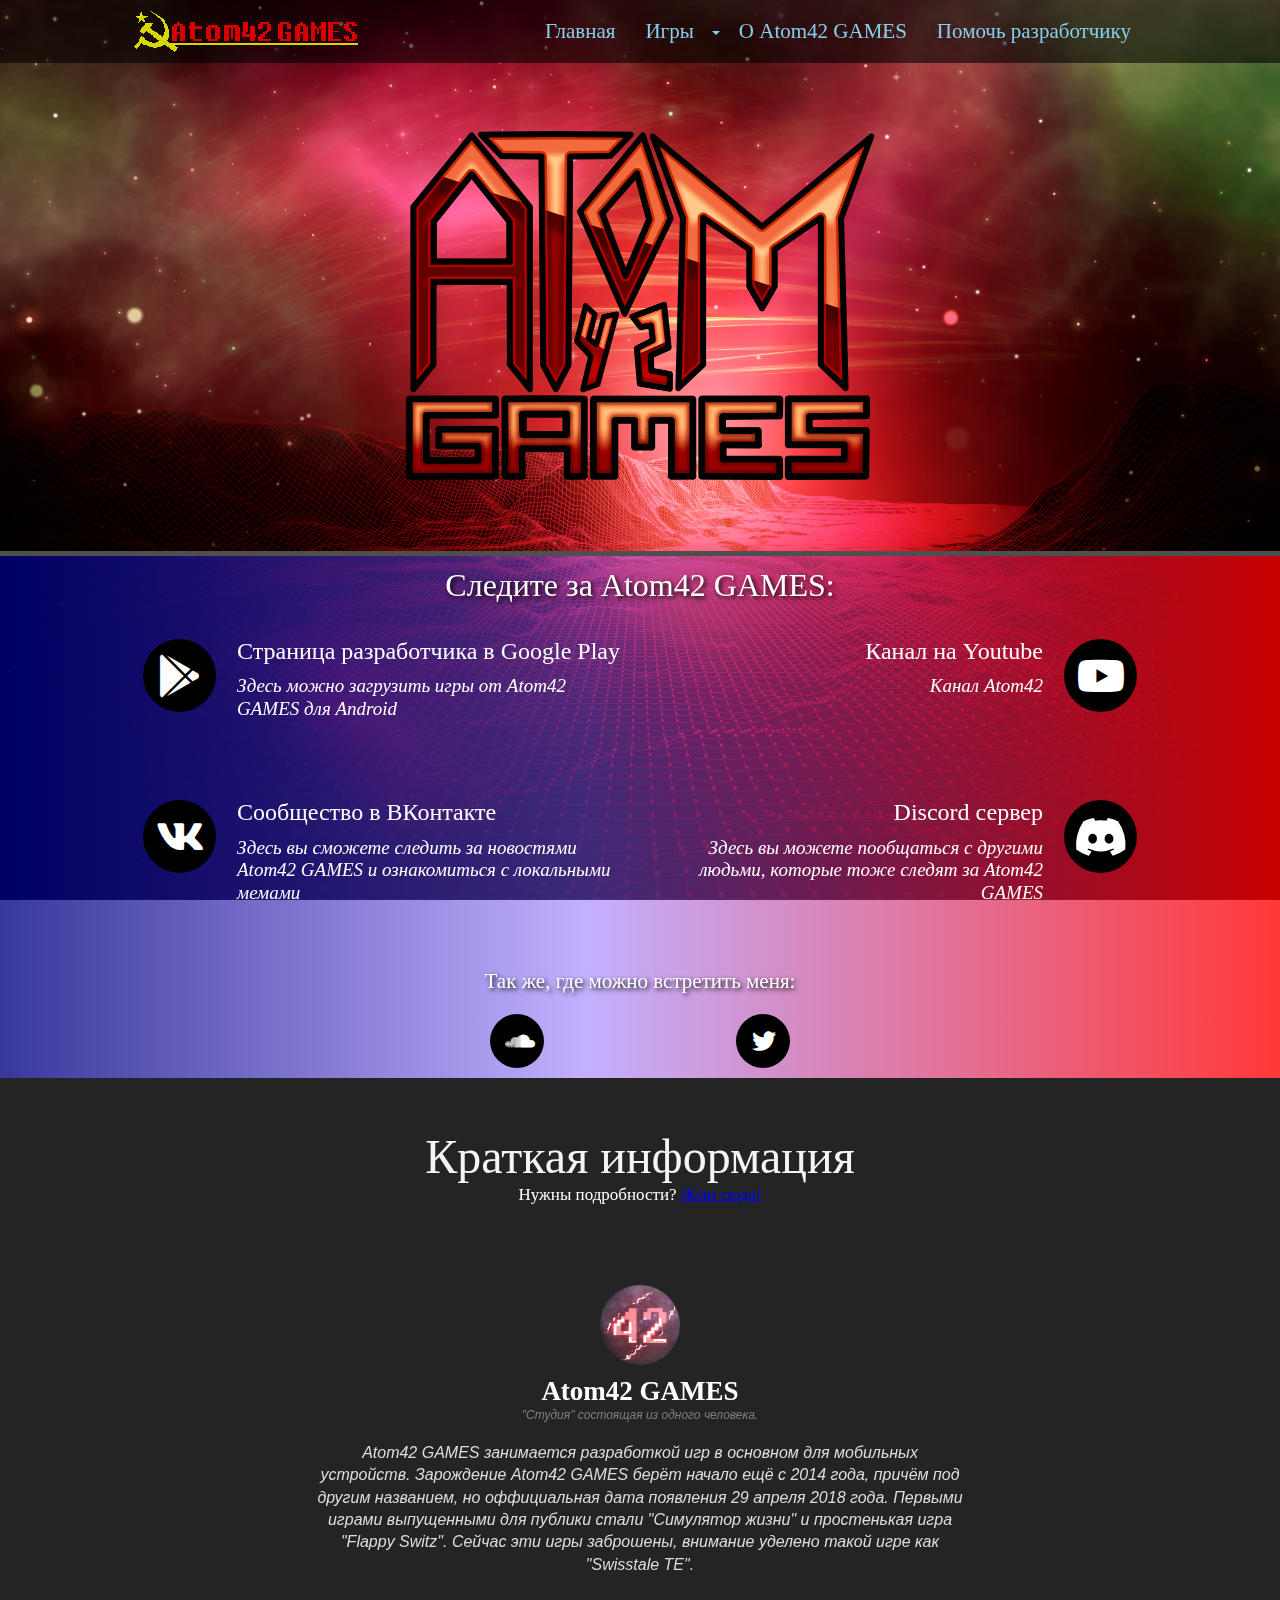
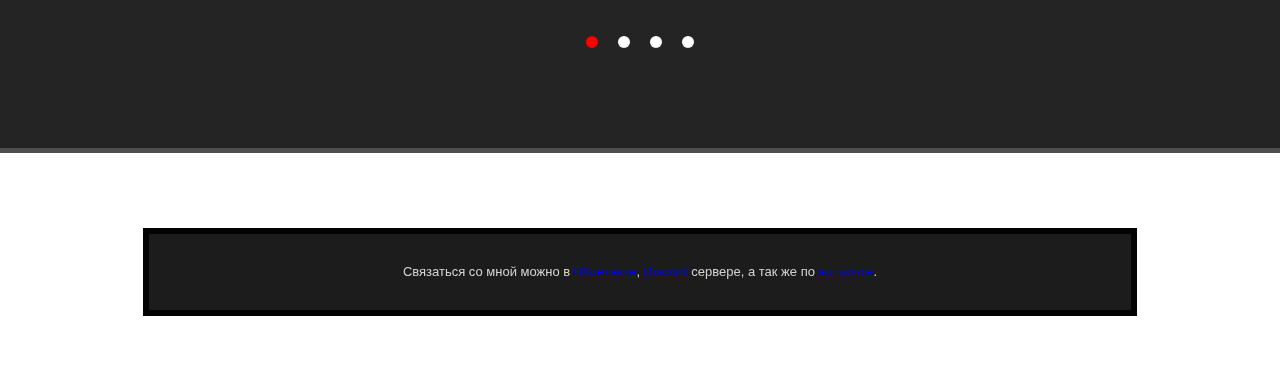
==== commit 32c0397f: "Add files via upload" ====
--- a/index.html
+++ b/index.html
@@ -7,7 +7,7 @@
 <meta name="viewport" content="width=device-width, initial-scale=1.0">
 <link href="css/owl.carousel.min.css" rel="stylesheet">
 <link href="css/font-awesome.min.css" rel="stylesheet">
-<link href="css/Atom42_GAMES.css" rel="stylesheet">
+<link href="css/A42G.css" rel="stylesheet">
 <link href="css/index.css" rel="stylesheet">
 <script src="js/jquery-1.12.4.min.js"></script>
 <script src="js/jquery.ui.effect.min.js"></script>
@@ -17,7 +17,6 @@
 <script src="js/collapse.min.js"></script>
 <script src="js/dropdown.min.js"></script>
 <script src="js/skrollr.min.js"></script>
-<script src="js/wwb17.min.js"></script>
 <script>   
    $(document).ready(function()
    {
@@ -26,16 +25,21 @@
          event.preventDefault();
          $('html, body').stop().animate({ scrollTop: $('#wb_welcome').offset().top }, 600, 'easeOutCubic');
       });
+      $("a[href*='#LayoutGrid3']").click(function(event)
+      {
+         event.preventDefault();
+         $('html, body').stop().animate({ scrollTop: $('#wb_LayoutGrid3').offset().top }, 600, 'easeOutCubic');
+      });
       $("a[href*='#toolbox']").click(function(event)
       {
          event.preventDefault();
          $('html, body').stop().animate({ scrollTop: $('#wb_toolbox').offset().top }, 600, 'easeOutCubic');
       });
-      $("#reviewsContainer").owlCarousel({autoplayTimeout:5000, margin: 16, autoplay: true, nav: false, loop: true, dots: true, items: 1, slideBy: 1});
-      $("a[href*='#synthWave']").click(function(event)
-      {
-         event.preventDefault();
-         $('html, body').stop().animate({ scrollTop: $('#wb_synthWave').offset().top }, 600, 'easeOutCubic');
+      $("#miniinfo").owlCarousel({autoplayTimeout:5000, margin: 16, autoplay: true, nav: false, loop: true, dots: true, items: 1, slideBy: 1});
+      $("a[href*='#endp']").click(function(event)
+      {
+         event.preventDefault();
+         $('html, body').stop().animate({ scrollTop: $('#wb_endp').offset().top }, 600, 'easeOutCubic');
       });
       $('#navigationMenu .dropdown-toggle').dropdown({popperConfig:{placement:'bottom-start',modifiers:{computeStyle:{gpuAcceleration:false}}}});
       $(document).on('click','.navigationMenu-navbar-collapse.show',function(e)
@@ -53,12 +57,14 @@
       var iOS = !!navigator.platform && /iPad|iPhone|iPod/.test(navigator.platform);
       if (iOS)
       {
-         $('#wb_synthWave').css('background-attachment', 'scroll');
+         $('#wb_LayoutGrid3').css('background-attachment', 'scroll');
       }
    });
 </script>
 </head>
 <body>
+   <div id="container">
+   </div>
    <div id="wb_navigation">
       <div id="navigation">
          <div class="row">
@@ -66,7 +72,7 @@
                <div id="wb_navigationMenu" style="display:inline-block;width:100%;text-align:center;z-index:0;">
                   <div id="navigationMenu" class="navigationMenu" style="width:100%;height:auto !important;">
                      <div class="container">
-                        <a id="navigationMenu-logo" href="./index.html"><img alt="Atom42 GAMES" title="Atom42 GAMES" src="images/Atom42_GAMES_RU.png" width="243" height="44"></a>
+                        <a id="navigationMenu-logo" href="./index.html"><img alt="Atom42 GAMES" title="Atom42 GAMES" src="images/Atom42_GAMES_RU.png" width="224" height="41"></a>
                         <div class="navbar-header">
                            <button title="Hamburger Menu" type="button" class="navbar-toggle" data-toggle="collapse" data-target=".navigationMenu-navbar-collapse">
                               <span class="icon-bar"></span>
@@ -77,11 +83,11 @@
                         <div class="navigationMenu-navbar-collapse collapse">
                            <ul class="nav navbar-nav">
                               <li class="nav-item">
-                                 <a href="./index.html" class="nav-link btn">Главная страница</a>
+                                 <a href="./index.html#FlexContainer2" class="nav-link btn">Главная</a>
                               </li>
                               <li class="nav-item dropdown">
                                  <div class="btn-group">
-                                    <a href="" class="nav-link btn">Игры</a>
+                                    <a href="./games.html" title="Игры и приложения созданные Atom42" class="nav-link btn">Игры</a>
                                     <a href="#" class="btn dropdown-toggle dropdown-toggle-split" data-toggle="dropdown"><b class="caret"></b></a>
                                     <ul class="dropdown-menu">
                                        <li class="nav-item dropdown-item">
@@ -94,10 +100,10 @@
                                  </div>
                               </li>
                               <li class="nav-item">
-                                 <a href="" class="nav-link btn">О Atom42 GAMES</a>
+                                 <a href="./about.html" class="nav-link btn">О Atom42 GAMES</a>
                               </li>
                               <li class="nav-item">
-                                 <a href="" class="nav-link btn">Хотите помочь?</a>
+                                 <a href="./helpme.html" class="nav-link btn">Помочь разработчику</a>
                               </li>
                            </ul>
                         </div>
@@ -112,7 +118,7 @@
       <div id="welcome">
          <div class="col-1">
             <div id="wb_welcomeImage" style="display:inline-block;width:100%;height:auto;z-index:1;">
-               <a href="./index.html"><img src="images/Atom42_logo_low.png" srcset="images/Atom42_logo.png 2x" id="welcomeImage" alt="" width="940" height="643"></a>
+               <a href="./index.html"><img src="images/Atom42_logo_low.png" id="welcomeImage" alt="" width="940" height="643"></a>
             </div>
          </div>
       </div>
@@ -182,54 +188,62 @@
    <div id="wb_FlexContainer3">
       <div id="FlexContainer3">
          <div id="wb_IconFont1" style="display:inline-block;width:24px;height:24px;text-align:center;z-index:8;">
-            <a href="https://soundcloud.com/dev_atom42"><div id="IconFont1"><i class="IconFont1"></i></div></a>
-         </div>
-      </div>
-   </div>
-   <div id="wb_toolbox">
-      <div id="toolbox">
-         <div class="row">
-            <div class="col-1">
-               <div class="col-1-padding">
-                  <div id="wb_Text3">
-                     <span style="color:#000000;font-family:'Fixedsys Excelsior';font-size:13px;">Double click to edit</span>
-                  </div>
-                  <div id="wb_Text4">
-                     <span style="color:#F5F5F5;font-family:'Fixedsys Excelsior';font-size:48px;">Краткая информация</span><span style="color:#FFFFFF;font-family:'Fixedsys Excelsior';font-size:13px;"><br></span><span style="color:#FFFFFF;font-family:'Fixedsys Excelsior';font-size:17px;">Нужны подробности? <a href="./index.html">Жми сюда!</a></span>
-                  </div>
-                  <div id="wb_reviewsContainer">
-                     <div id="reviewsContainer" class="owl-carousel owl-theme">
-                        <div id="wb_Card5" style="display:flex;text-align:center;z-index:9;" class="card">
-                           <div id="Card5-card-body">
-                              <img id="Card5-card-item0" src="images/a42g_avatar.jpg" width="2160" height="2160" alt="" title="">
-                              <div id="Card5-card-item1">Atom42 GAMES</div>
-                              <div id="Card5-card-item2">"Студия" состоящая из одного человека.</div>
-                              <div id="Card5-card-item3">Atom42 GAMES занимается разработкой игр для мобильных устройств. Зарождение Atom42 GAMES берёт начало ещё с 2014 года, причём под другим названием, но оффициальная дата появления  29 апреля 2018 года. Первыми играми выпущенными для публики стали "Симулятор жизни" и простенькая игра "Flappy Switz". Сейчас эти игры заброшены, внимание уделено такой игре как "Swisstale TE".</div>
+            <a href="https://soundcloud.com/dev_atom42" target="_blank"><div id="IconFont1"><i class="IconFont1"></i></div></a>
+         </div>
+         <div id="wb_IconFont2" style="display:inline-block;width:24px;height:24px;text-align:center;z-index:9;">
+            <a href="https://twitter.com/DEV_Atom42" target="_blank"><div id="IconFont2"><i class="IconFont2"></i></div></a>
+         </div>
+      </div>
+   </div>
+   <div id="wb_LayoutGrid3">
+      <div id="LayoutGrid3">
+         <div class="row">
+            <div class="col-1">
+               <div id="wb_toolbox">
+                  <div id="toolbox">
+                     <div class="row">
+                        <div class="col-1">
+                           <div class="col-1-padding">
+                              <div id="wb_Text4">
+                                 <span style="color:#F5F5F5;font-family:'Fixedsys Excelsior';font-size:48px;">Краткая информация</span><span style="color:#FFFFFF;font-family:'Fixedsys Excelsior';font-size:13px;"><br></span><span style="color:#FFFFFF;font-family:'Fixedsys Excelsior';font-size:17px;">Нужны подробности? <a href="./index.html">Жми сюда!</a></span>
+                              </div>
+                              <div id="wb_miniinfo">
+                                 <div id="miniinfo" class="owl-carousel owl-theme">
+                                    <div id="wb_Card5" style="display:flex;text-align:center;z-index:10;" class="card">
+                                       <div id="Card5-card-body">
+                                          <img id="Card5-card-item0" src="images/a42g_avatar.jpg" width="2160" height="2160" alt="" title="">
+                                          <div id="Card5-card-item1">Atom42 GAMES</div>
+                                          <div id="Card5-card-item2">"Студия" состоящая из одного человека.</div>
+                                          <div id="Card5-card-item3">Atom42 GAMES занимается разработкой игр в основном для мобильных устройств. Зарождение Atom42 GAMES берёт начало ещё с 2014 года, причём под другим названием, но оффициальная дата появления  29 апреля 2018 года. Первыми играми выпущенными для публики стали "Симулятор жизни" и простенькая игра "Flappy Switz". Сейчас эти игры заброшены, внимание уделено такой игре как "Swisstale TE".</div>
+                                       </div>
+                                    </div>
+                                    <div id="wb_Card4" style="display:flex;text-align:center;z-index:11;" class="card">
+                                       <div id="Card4-card-body">
+                                          <img id="Card4-card-item0" src="images/Atom42_avatar.jpg" width="666" height="666" alt="" title="">
+                                          <div id="Card4-card-item1">Atom42</div>
+                                          <div id="Card4-card-item2">Человек который основал Atom42 GAMES</div>
+                                          <div id="Card4-card-item3">Разработчик игр. Не жажду славы, но распростанить свои игры и мысли миру желаю. Фанат серии игр DOOM. Создатель своей собственной вселенной. Хочу посвятить практически все свои будующие игры этой вселенной.</div>
+                                       </div>
+                                    </div>
+                                    <div id="wb_Card2" style="display:flex;text-align:center;z-index:12;" class="card">
+                                       <div id="Card2-card-body">
+                                          <img id="Card2-card-item0" src="images/Atom42_Universe.jpg" width="2160" height="2160" alt="" title="">
+                                          <div id="Card2-card-item1">Вселенная Atom42</div>
+                                          <div id="Card2-card-item2">Действия вселенной начинаются в 2017 году, как раз вместе с появлением такой игры в жанре квеста как "Приключения Короля Швейцария: Война за Королевство". До этого вселенная во многом совпадает с реальной историей. В данной вселенной существуют множество новых стран, которые могу замещают реальные, например: Королевство Швейцария (Скандинавия + Швейцария), Королевство Лорда Некита (Украина + Беларусь), СССР (в составе многие бывшие республики).</div>
+                                       </div>
+                                    </div>
+                                    <div id="wb_Card7" style="display:flex;text-align:center;z-index:13;" class="card">
+                                       <div id="Card7-card-body">
+                                          <img id="Card7-card-item0" src="images/Swisstale2022ICON.png" width="1024" height="1024" alt="" title="">
+                                          <div id="Card7-card-item1">Swisstale TE</div>
+                                          <div id="Card7-card-item2">Игра, которая медленно разрабатывается...</div>
+                                          <div id="Card7-card-item3">Swisstale TE - трэшовый вариант игры "Swisstale", в жанре RPG, относится ко вселенной Atom42, но является в ней всего лишь сказкой/легендой. События в игре происходят спустя 5 лет после событий игры Flappy Switz.</div>
+                                       </div>
+                                    </div>
+                                 </div>
+                              </div>
                            </div>
                         </div>
-                        <div id="wb_Card4" style="display:flex;text-align:center;z-index:10;" class="card">
-                           <div id="Card4-card-body">
-                              <img id="Card4-card-item0" src="images/Atom42_avatar.jpg" width="666" height="666" alt="" title="">
-                              <div id="Card4-card-item1">Atom42</div>
-                              <div id="Card4-card-item2">Человек который основал Atom42 GAMES</div>
-                              <div id="Card4-card-item3">Разработчик игр. Не жажду славы, но распростанить свои игры и мысли миру желаю. Фанат серии игр DOOM. Создатель своей собственной вселенной. Хочу посвятить практически все свои будующие игры этой вселенной.</div>
-                           </div>
-                        </div>
-                        <div id="wb_Card2" style="display:flex;text-align:center;z-index:11;" class="card">
-                           <div id="Card2-card-body">
-                              <img id="Card2-card-item0" src="images/Atom42_Universe.jpg" width="2160" height="2160" alt="" title="">
-                              <div id="Card2-card-item1">Вселенная Atom42</div>
-                              <div id="Card2-card-item2">Действия вселенной начинаются в 2017 году, как раз вместе с появлением такой игры в жанре квеста как "Приключения Короля Швейцария: Война за Королевство". До этого вселенная во многом совпадает с реальной историей. В данной вселенной существуют множество новых стран, которые могу замещают реальные, например: Королевство Швейцария (Скандинавия + Швейцария), Королевство Лорда Некита (Украина + Беларусь), СССР (в составе многие бывшие республики).</div>
-                           </div>
-                        </div>
-                        <div id="wb_Card7" style="display:flex;text-align:center;z-index:12;" class="card">
-                           <div id="Card7-card-body">
-                              <img id="Card7-card-item0" src="images/Swisstale2022ICON.png" width="1024" height="1024" alt="" title="">
-                              <div id="Card7-card-item1">Swisstale TE</div>
-                              <div id="Card7-card-item2">Игра, которая медленно разрабатывается...</div>
-                              <div id="Card7-card-item3">Swisstale TE - трэшовый вариант игры "Swisstale", в жанре RPG, относится ко вселенной Atom42, но является в ней всего лишь сказкой/легендой. События в игре происходят спустя 5 лет после событий игры Flappy Switz.</div>
-                           </div>
-                        </div>
                      </div>
                   </div>
                </div>
@@ -237,8 +251,8 @@
          </div>
       </div>
    </div>
-   <div id="wb_synthWave">
-      <div id="synthWave">
+   <div id="wb_endp">
+      <div id="endp">
          <div class="row">
             <div class="col-1">
                <div id="wb_footer">
@@ -254,17 +268,9 @@
          </div>
       </div>
    </div>
-   <div id="upStickyLayer" style="position:fixed;text-align:left;left:auto;right:25px;top:auto;bottom:25px;width:50px;height:50px;z-index:35;z-index:99999;" data-250-start="opacity:1;" data-start="opacity:0;">
-      <div id="wb_upIcon" style="position:absolute;left:9px;top:8px;width:24px;height:24px;text-align:center;z-index:22;">
+   <div id="upStickyLayer" style="position:fixed;text-align:left;left:auto;right:25px;top:auto;bottom:25px;width:50px;height:50px;z-index:32;z-index:99999;" data-250-start="opacity:1;" data-start="opacity:0;">
+      <div id="wb_upIcon" style="position:absolute;left:9px;top:8px;width:24px;height:24px;text-align:center;z-index:29;">
          <a href="#welcome"><div id="upIcon"><i class="fa fa-arrow-up"></i></div></a></div>
-   </div>
-   <div id="Layer1" style="position:fixed;text-align:center;left:0;top:0;right:0;bottom:0;width:273px;height:162px;margin-left:auto;margin-top:auto;margin-right:auto;margin-bottom:auto;z-index:37;">
-      <div id="Layer1_Container" style="width:970px;position:relative;margin-left:auto;margin-right:auto;text-align:left;">
-         <div id="wb_Text5" style="position:absolute;left:52px;top:39px;width:169px;height:38px;text-align:center;z-index:24;" class="style1">
-            <span style="color:#000000;font-family:'Fixedsys Excelsior';font-size:24px;">Сайт находится в разработке!</span></div>
-         <div id="wb_IconFont2" style="position:absolute;left:112px;top:90px;width:48px;height:59px;text-align:center;z-index:25;">
-            <a href="#" onclick="ShowObject('Layer1', 0);return false;"><div id="IconFont2"><i class="fa fa-check-square"></i></div></a></div>
-      </div>
    </div>
 </body>
 </html>--- a/css/A42G.css
+++ b/css/A42G.css
@@ -0,0 +1,99 @@
+@font-face
+{
+   font-family: "Font Awesome 5 Brands";
+   font-display: swap;
+   src: url('../fonts/fa-brands-400.woff2') format('woff2'),
+        url('../fonts/fa-brands-400.woff') format('woff'),
+        url('../fonts/fa-brands-400.ttf') format('truetype');
+}
+h1, .h1
+{
+   font-family: Arial;
+   font-weight: bold;
+   font-size: 32px;
+   text-decoration: none;
+   color: #000000;
+   background-color: transparent;
+   margin: 0 0 0 0;
+   padding: 0 0 0 0;
+   display: inline;
+}
+h2, .h2
+{
+   font-family: Arial;
+   font-weight: bold;
+   font-size: 27px;
+   text-decoration: none;
+   color: #000000;
+   background-color: transparent;
+   margin: 0 0 0 0;
+   padding: 0 0 0 0;
+   display: inline;
+}
+h3, .h3
+{
+   font-family: Arial;
+   font-weight: bold;
+   font-size: 24px;
+   text-decoration: none;
+   color: #000000;
+   background-color: transparent;
+   margin: 0 0 0 0;
+   padding: 0 0 0 0;
+   display: inline;
+}
+h4, .h4
+{
+   font-family: Arial;
+   font-weight: bold;
+   font-size: 21px;
+   font-style: italic;
+   text-decoration: none;
+   color: #000000;
+   background-color: transparent;
+   margin: 0 0 0 0;
+   padding: 0 0 0 0;
+   display: inline;
+}
+h5, .h5
+{
+   font-family: Arial;
+   font-weight: bold;
+   font-size: 19px;
+   text-decoration: none;
+   color: #000000;
+   background-color: transparent;
+   margin: 0 0 0 0;
+   padding: 0 0 0 0;
+   display: inline;
+}
+h6, .h6
+{
+   font-family: Arial;
+   font-weight: bold;
+   font-size: 16px;
+   text-decoration: none;
+   color: #000000;
+   background-color: transparent;
+   margin: 0 0 0 0;
+   padding: 0 0 0 0;
+   display: inline;
+}
+.caption
+{
+   text-align: center;
+   text-decoration: none;
+   background-color: transparent;
+   padding: 20px 20px 20px 20px;
+   position: absolute;
+   bottom: 40px;
+   left: 15%;
+   right: 15%;
+}
+.style1
+{
+   text-decoration: none;
+   background-color: transparent;
+   -webkit-text-shadow: 2px 2px 5px rgba(0,0,0,1.00);
+   text-shadow: 2px 2px 5px rgba(0,0,0,1.00);
+}
--- a/css/index.css
+++ b/css/index.css
@@ -1,3 +1,10 @@
+div#container
+{
+   width: 970px;
+   position: relative;
+   margin: 0 auto 0 auto;
+   text-align: left;
+}
 body
 {
    color: #000000;
@@ -6,12 +13,12 @@
    font-size: 13px;
    line-height: 1.1875;
    margin: 0;
-   padding: 0;
+   text-align: center;
 }
 body:after
 {
    background-color: #000000;
-   background-image: url('../images/3d-abstract-space-background-with-wireframe-landscape.jpg');
+   background-image: url('../images/3d-abstract-space-background-with-wireframe-landscape.png');
    background-position: center center;
    background-repeat: repeat;
    background-size: cover;
@@ -47,14 +54,14 @@
 }
 @media only screen and (min-device-width : 768px) and (max-device-width : 1024px) and (orientation : landscape)
 {
-   #wb_synthWave
+   #wb_LayoutGrid3
    {
       background-attachment: scroll !important;
    }
 }
 @media only screen and (min-device-width: 1024px) and (max-device-width: 1366px) and (-webkit-min-device-pixel-ratio: 1.5)
 {
-   #wb_synthWave
+   #wb_LayoutGrid3
    {
       background-attachment: scroll !important;
    }
@@ -223,7 +230,18 @@
    align-content: flex-start;
    margin: 0;
    background-image: linear-gradient(to right, rgba(0,0,128,0.78) 0%, rgba(128,87,255,0.47) 46%, rgba(255,0,0,0.78) 100%);
-   border: 0px solid #CCCCCC;
+   border-top-width: 5px;
+   border-right-width: 5px;
+   border-bottom-width: 5px;
+   border-left-width: 5px;
+   border-top-style: solid;
+   border-right-style: none;
+   border-bottom-style: none;
+   border-left-style: none;
+   border-top-color: #4F4F4F;
+   border-right-color: #4F4F4F;
+   border-bottom-color: #4F4F4F;
+   border-left-color: #4F4F4F;
    box-sizing: border-box;
    font-size: 0;
 }
@@ -436,7 +454,7 @@
    box-sizing: border-box;
    font-size: 0;
 }
-#wb_toolbox
+#wb_LayoutGrid3
 {
    clear: both;
    position: relative;
@@ -444,9 +462,93 @@
    display: table;
    text-align: center;
    width: 100%;
+   background-color: transparent;
+   background-image: url('../images/aesthetic-dark-wallpaper-background-neon-light.png');
+   background-repeat: repeat;
+   background-position: center center;
+   background-attachment: fixed;
+   background-size: cover;
+   border: 0px solid #CCCCCC;
+   box-sizing: border-box;
+   margin: 0;
+}
+#LayoutGrid3
+{
+   box-sizing: border-box;
+   padding: 0;
+   margin-right: auto;
+   margin-left: auto;
+}
+#LayoutGrid3 > .row
+{
+   margin-right: 0;
+   margin-left: 0;
+}
+#LayoutGrid3 > .row > .col-1
+{
+   box-sizing: border-box;
+   font-size: 0;
+   min-height: 1px;
+   padding-right: 0px;
+   padding-left: 0px;
+   position: relative;
+}
+#LayoutGrid3 > .row > .col-1
+{
+   float: left;
+}
+#LayoutGrid3 > .row > .col-1
+{
+   background-color: transparent;
+   background-image: none;
+   border: 0px solid #FFFFFF;
+   border-radius: 0px;
+   width: 100%;
+   text-align: center;
+}
+#LayoutGrid3:before,
+#LayoutGrid3:after,
+#LayoutGrid3 .row:before,
+#LayoutGrid3 .row:after
+{
+   display: table;
+   content: " ";
+}
+#LayoutGrid3:after,
+#LayoutGrid3 .row:after
+{
+   clear: both;
+}
+@media (max-width: 480px)
+{
+#LayoutGrid3 > .row > .col-1
+{
+   float: none;
+   width: 100%;
+}
+}
+#wb_toolbox
+{
+   clear: both;
+   position: relative;
+   table-layout: fixed;
+   display: table;
+   text-align: center;
+   width: 100%;
    background-color: rgba(0,0,0,0.86);
    background-image: none;
-   border: 0px solid #CCCCCC;
+   border-top-width: 5px;
+   border-right-width: 5px;
+   border-bottom-width: 5px;
+   border-left-width: 5px;
+   border-top-style: none;
+   border-right-style: none;
+   border-bottom-style: solid;
+   border-left-style: none;
+   border-top-color: #4F4F4F;
+   border-right-color: #4F4F4F;
+   border-bottom-color: #4F4F4F;
+   border-left-color: #4F4F4F;
    box-sizing: border-box;
    margin: 0;
 }
@@ -512,7 +614,7 @@
    width: 100%;
 }
 }
-#wb_reviewsContainer
+#wb_miniinfo
 {
    background-color: transparent;
    background-image: none;
@@ -520,7 +622,7 @@
    box-sizing: border-box;
    position: relative;
 }
-#reviewsContainer
+#miniinfo
 {
    position: relative;
    padding: 40px 10px 40px 10px;
@@ -534,15 +636,15 @@
    box-sizing: border-box;
    font-size: 0;
 }
-#reviewsContainer .owl-dots, #reviewsContainer .owl-nav
-{
-   text-align: center;
-}
-#reviewsContainer .owl-nav
+#miniinfo .owl-dots, #miniinfo .owl-nav
+{
+   text-align: center;
+}
+#miniinfo .owl-nav
 {
    margin-top: 10px;
 }
-#reviewsContainer .owl-nav [class*=owl-]
+#miniinfo .owl-nav [class*=owl-]
 {
    color: #FF0000;
    font-size: 14px;
@@ -553,43 +655,43 @@
    cursor: pointer;
    border-radius: 3px;
 }
-#reviewsContainer .owl-nav [class*=owl-]:hover
+#miniinfo .owl-nav [class*=owl-]:hover
 {
    background: #FF0000;
    color: #FFFFFF;
    text-decoration: none;
 }
-#reviewsContainer .owl-nav .disabled
+#miniinfo .owl-nav .disabled
 {
    opacity: .5;
    cursor: default;
 }
-#reviewsContainer .owl-nav.disabled+.owl-dots
+#miniinfo .owl-nav.disabled+.owl-dots
 {
    margin-top: 10px;
 }
-#reviewsContainer .owl-nav
+#miniinfo .owl-nav
 {
    position:  relative;
-   top: -164px;
+   top: -175px;
    display:  none;
    justify-content: space-between;
    margin: 0 20px;
    color: #000;
 }
-#reviewsContainer .owl-nav button.owl-prev, #reviewsContainer .owl-nav button.owl-next
+#miniinfo .owl-nav button.owl-prev, #miniinfo .owl-nav button.owl-next
 {
    height: 30px;
    width: 30px;
    border-radius: 50%;
    background-color: rgba(255,255,255, 0.5);
 }
-#reviewsContainer .owl-dots .owl-dot
+#miniinfo .owl-dots .owl-dot
 {
    display: inline-block;
    zoom: 1;
 }
-#reviewsContainer .owl-dots .owl-dot span
+#miniinfo .owl-dots .owl-dot span
 {
    width: 12px;
    height: 12px;
@@ -600,11 +702,11 @@
    transition: opacity 200ms ease;
    border-radius: 50%;
 }
-#reviewsContainer .owl-dots .owl-dot.active span, #reviewsContainer .owl-dots .owl-dot:hover span
+#miniinfo .owl-dots .owl-dot.active span, #miniinfo .owl-dots .owl-dot:hover span
 {
    background: #FF0000;
 }
-#wb_synthWave
+#wb_endp
 {
    clear: both;
    position: relative;
@@ -613,16 +715,12 @@
    text-align: center;
    width: 100%;
    background-color: transparent;
-   background-image: url('../images/aesthetic-dark-wallpaper-background-neon-light.png');
-   background-repeat: repeat;
-   background-position: center center;
-   background-attachment: fixed;
-   background-size: cover;
+   background-image: none;
    border: 0px solid #CCCCCC;
    box-sizing: border-box;
    margin: 0;
 }
-#synthWave
+#endp
 {
    box-sizing: border-box;
    padding: 50px 15px 50px 15px;
@@ -630,12 +728,12 @@
    margin-left: auto;
    max-width: 1024px;
 }
-#synthWave > .row
+#endp > .row
 {
    margin-right: -15px;
    margin-left: -15px;
 }
-#synthWave > .row > .col-1
+#endp > .row > .col-1
 {
    box-sizing: border-box;
    font-size: 0;
@@ -644,11 +742,11 @@
    padding-left: 15px;
    position: relative;
 }
-#synthWave > .row > .col-1
+#endp > .row > .col-1
 {
    float: left;
 }
-#synthWave > .row > .col-1
+#endp > .row > .col-1
 {
    background-color: transparent;
    background-image: none;
@@ -657,22 +755,22 @@
    width: 100%;
    text-align: center;
 }
-#synthWave:before,
-#synthWave:after,
-#synthWave .row:before,
-#synthWave .row:after
+#endp:before,
+#endp:after,
+#endp .row:before,
+#endp .row:after
 {
    display: table;
    content: " ";
 }
-#synthWave:after,
-#synthWave .row:after
+#endp:after,
+#endp .row:after
 {
    clear: both;
 }
 @media (max-width: 480px)
 {
-#synthWave > .row > .col-1
+#endp > .row > .col-1
 {
    float: none;
    width: 100%;
@@ -937,7 +1035,7 @@
 {
    position: relative;
    float: right;
-   padding: 15px 10px 14px 10px;
+   padding: 13px 10px 12px 10px;
    background-color: transparent;
    border: 1px solid transparent;
    border-radius: 0px;
@@ -1271,7 +1369,7 @@
 }
 #upStickyLayer
 {
-   background-color: #B22222;
+   background-color: rgba(178,34,34,0.72);
    background-image: none;
    border-radius: 50%;
 }
@@ -2316,7 +2414,7 @@
    -webkit-transition: border-color 300ms linear 0ms;
    transition: border-color 300ms linear 0ms;
 }
-#wb_Text3 
+#wb_Text4 
 {
    background-color: transparent;
    background-image: none;
@@ -2324,77 +2422,80 @@
    border-radius: 0px;
    padding: 0;
    margin: 0;
-   text-align: left;
-}
-#wb_Text3 div
-{
-   text-align: left;
-}
-#wb_Text3
+   text-align: center;
+}
+#wb_Text4 div
+{
+   text-align: center;
+}
+#wb_Text4
 {
    display: block;
    margin: 0;
    box-sizing: border-box;
    width: 100%;
 }
-#wb_Text4 
-{
-   background-color: transparent;
-   background-image: none;
-   border: 0px solid #000000;
-   border-radius: 0px;
-   padding: 0;
-   margin: 0;
-   text-align: center;
-}
-#wb_Text4 div
-{
-   text-align: center;
-}
-#wb_Text4
-{
-   display: block;
-   margin: 0;
-   box-sizing: border-box;
-   width: 100%;
-}
-#Layer1
-{
-   background-color: #FBFBFB;
-   background-image: none;
-   border-radius: 0px;
-   opacity: 0.84;
-}
-#wb_Text5 div
-{
-   text-align: center;
-}
 #wb_IconFont2
 {
-   background-color: transparent;
-   background-image: none;
-   border: 0px solid #245580;
-   border-radius: 0px;
-   text-align: center;
-   margin: 0;
-   padding: 0;
+   background-color: #000000;
+   background-image: none;
+   border: 0px solid transparent;
+   border-radius: 50%;
+   text-align: center;
+   margin: 0;
+   padding: 15px 15px 15px 15px;
    vertical-align: top;
+   -webkit-flex-grow: 0;
+   flex-grow: 0;
+   -webkit-flex-shrink: 0;
+   flex-shrink: 0;
+   -webkit-align-self: auto;
+   align-self: auto;
 }
 #IconFont2
 {
-   height: 59px;
-   width: 48px;
+   height: 24px;
+   width: 24px;
+}
+.IconFont2
+{
+   position: relative;
+   left: 0;
+   top: 0;
+   display: inline-block;
+   font-family: "Font Awesome 5 Brands";
+   font-style: normal;
+   font-weight: normal;
+   line-height: 1;
+}
+.IconFont2:before
+{
+   content: "\f099";
 }
 #IconFont2 i
 {
-   color: #0963AD;
+   color: #FFFFFF;
    display: inline-block;
-   font-size: 48px;
-   line-height: 59px;
+   font-size: 24px;
+   line-height: 24px;
    vertical-align: middle;
-   width: 47px;
+   width: 25px;
 }
 #IconFont2:hover i
 {
-   color: #337AB7;
-}
+   color: #FFFFFF;
+}
+#wb_IconFont2:hover
+{
+   -webkit-transform: rotate(0deg) scale(1.2,1.2) ;
+   transform: rotate(0deg) scale(1.2,1.2) ;
+   -webkit-transition: -webkit-transform 100ms linear 0ms;
+   transition: transform 100ms linear 0ms;
+}
+#wb_IconFont2
+{
+   -webkit-transform: rotate(0deg) ;
+   transform: rotate(0deg) ;
+   -webkit-transition: -webkit-transform 100ms linear 0ms;
+   transition: transform 100ms linear 0ms;
+}
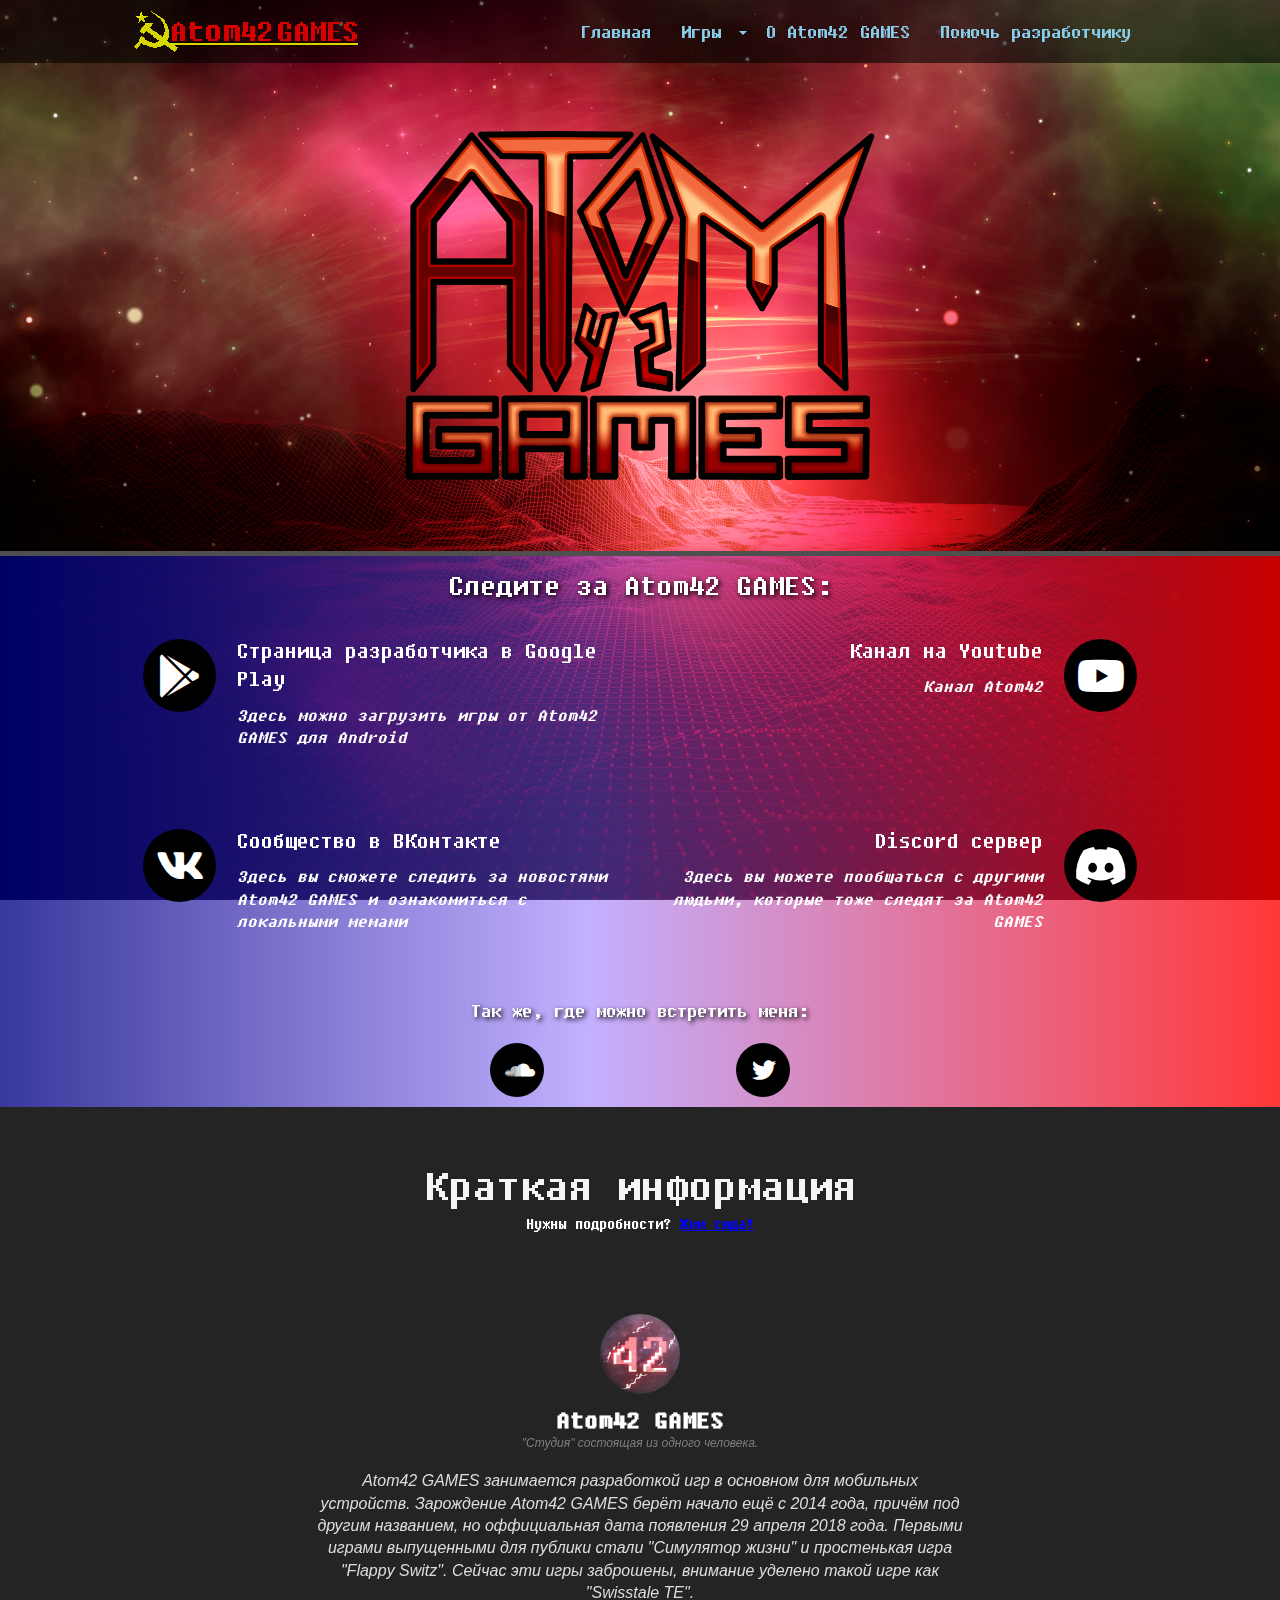
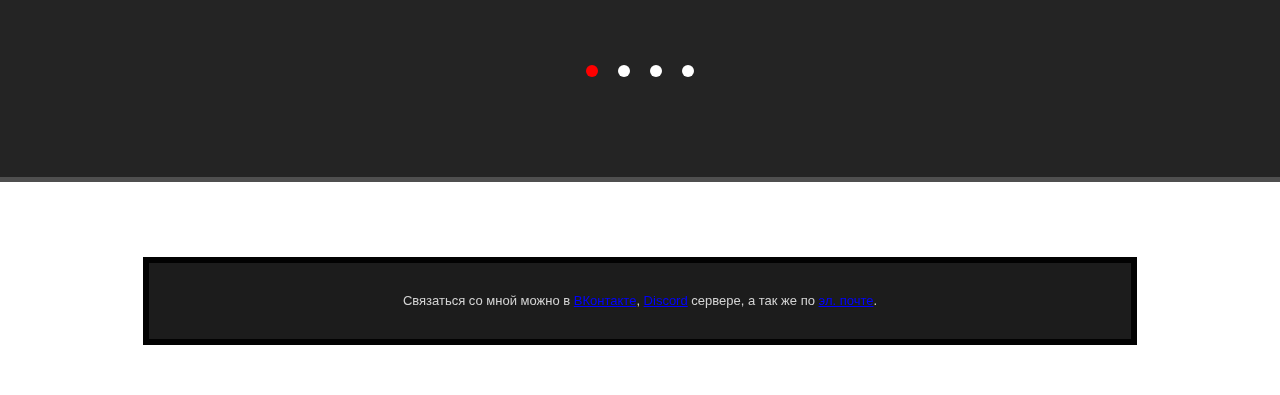
==== commit 92a780f6: "Add files via upload" ====
--- a/index.html
+++ b/index.html
@@ -61,9 +61,11 @@
       }
    });
 </script>
+<link href="css/Fixedsys_Excelsior.css" rel="stylesheet">
 </head>
 <body>
    <div id="container">
+
    </div>
    <div id="wb_navigation">
       <div id="navigation">
@@ -268,7 +270,7 @@
          </div>
       </div>
    </div>
-   <div id="upStickyLayer" style="position:fixed;text-align:left;left:auto;right:25px;top:auto;bottom:25px;width:50px;height:50px;z-index:32;z-index:99999;" data-250-start="opacity:1;" data-start="opacity:0;">
+   <div id="upStickyLayer" style="position:fixed;text-align:left;left:auto;right:25px;top:auto;bottom:25px;width:50px;height:50px;z-index:33;z-index:99999;" data-250-start="opacity:1;" data-start="opacity:0;">
       <div id="wb_upIcon" style="position:absolute;left:9px;top:8px;width:24px;height:24px;text-align:center;z-index:29;">
          <a href="#welcome"><div id="upIcon"><i class="fa fa-arrow-up"></i></div></a></div>
    </div>
--- a/css/A42G.css
+++ b/css/A42G.css
@@ -97,3 +97,6 @@
    -webkit-text-shadow: 2px 2px 5px rgba(0,0,0,1.00);
    text-shadow: 2px 2px 5px rgba(0,0,0,1.00);
 }
+@media only screen and (max-width: 640px)
+{
+}
--- a/css/Fixedsys_Excelsior.css
+++ b/css/Fixedsys_Excelsior.css
@@ -0,0 +1,10 @@
+/* 
+ * The font was originally authored by Darien Valentine @bathos and provided via a now-defunct site at fixedsysexcelsior.com. This derivative's source code repository and issue tracker can be found at github.com/kika/fixedsys.
+ * The creator(s) of this content have released it to the public domain. For jurisdictions where this is not permitted, it is released under the terms of the Creative Commons Zero Dedication. 
+ */
+
+@font-face {
+  font-family: 'Fixedsys Excelsior';
+    src: url('../fonts/FSEX302.TTF')  format('truetype');
+    font-style: normal;
+}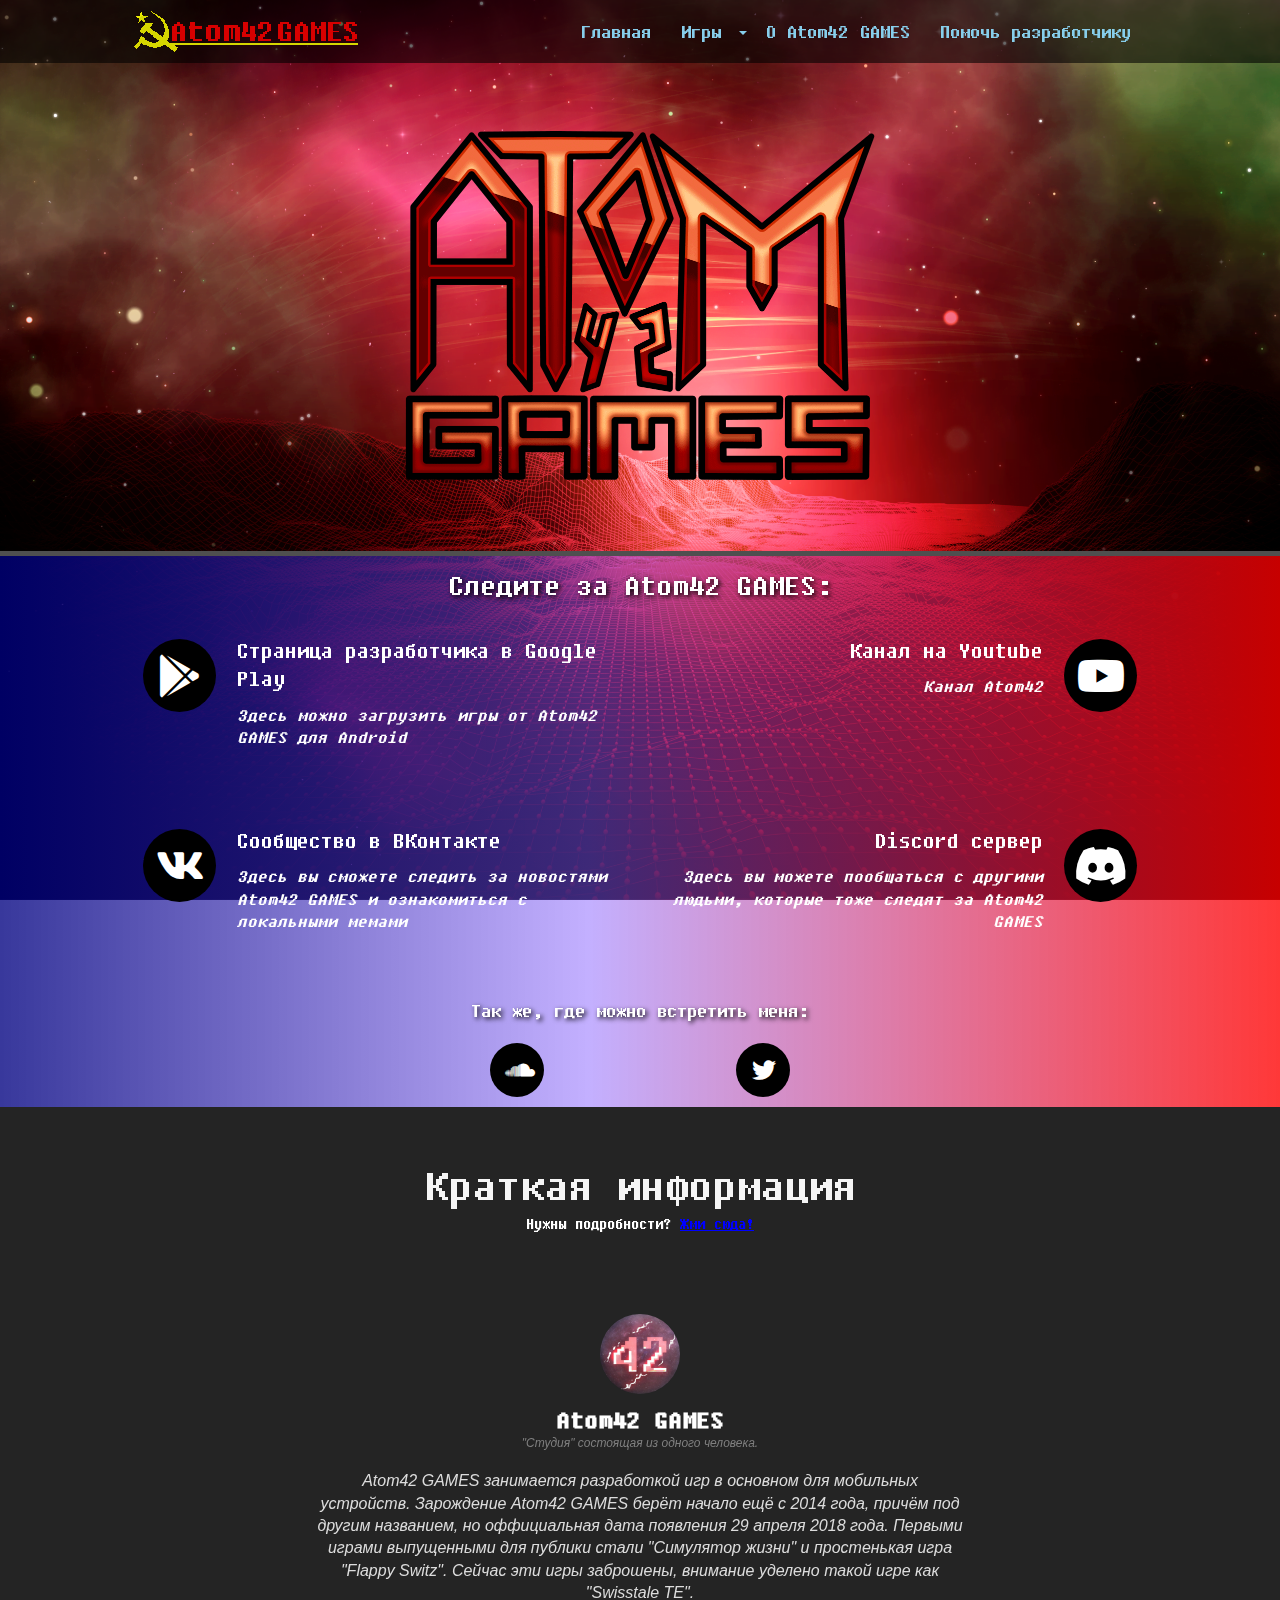
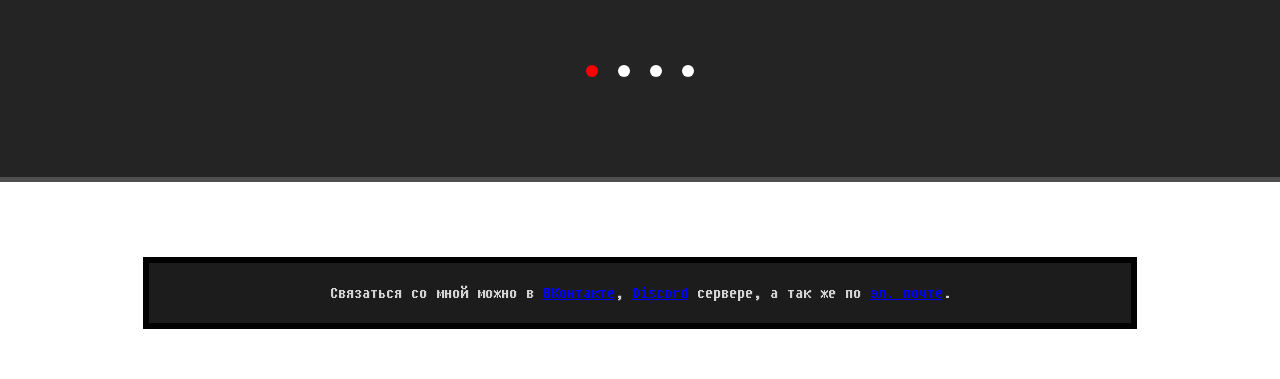
==== commit 2d2a3db4: "Add files via upload" ====
--- a/index.html
+++ b/index.html
@@ -3,8 +3,12 @@
 <head>
 <meta charset="utf-8">
 <title>Atom42 GAMES</title>
-<meta name="description" content="Atom42 GAMES">
+<meta name="description" content="Игры и приложения от Atom42 GAMES. Страница-визитка.">
+<meta name="keywords" content="Игры, Swisstale TE, Симулятор жизни, Flappy Switz, Swisstale">
+<meta name="author" content="Atom42">
+<meta name="generator" content="WYSIWYG Web Builder 17 Trial Version - https://www.wysiwygwebbuilder.com">
 <meta name="viewport" content="width=device-width, initial-scale=1.0">
+<link href="a42ico.ico" rel="shortcut icon" type="image/x-icon">
 <link href="css/owl.carousel.min.css" rel="stylesheet">
 <link href="css/font-awesome.min.css" rel="stylesheet">
 <link href="css/A42G.css" rel="stylesheet">
@@ -85,27 +89,27 @@
                         <div class="navigationMenu-navbar-collapse collapse">
                            <ul class="nav navbar-nav">
                               <li class="nav-item">
-                                 <a href="./index.html#FlexContainer2" class="nav-link btn">Главная</a>
+                                 <a href="./index.html" title="Главная" class="nav-link btn">Главная</a>
                               </li>
                               <li class="nav-item dropdown">
                                  <div class="btn-group">
-                                    <a href="./games.html" title="Игры и приложения созданные Atom42" class="nav-link btn">Игры</a>
+                                    <a href="./games.html" title="Игры" class="nav-link btn">Игры</a>
                                     <a href="#" class="btn dropdown-toggle dropdown-toggle-split" data-toggle="dropdown"><b class="caret"></b></a>
                                     <ul class="dropdown-menu">
                                        <li class="nav-item dropdown-item">
-                                          <a href="https://dev-atom42.github.io/Swisstale-TE-Lord-Nekit-Battle-DEMO/" class="nav-link">Swisstale TE (DEMO)</a>
+                                          <a href="./swisstale-te.html" title="Swisstale TE (DEMO)" class="nav-link">Swisstale TE (DEMO)</a>
                                        </li>
                                        <li class="nav-item dropdown-item">
-                                          <a href="https://dev-atom42.github.io/Flappy-Switz/" class="nav-link">Flappy Switz</a>
+                                          <a href="./flappy-switz-te.html" title="Flappy Switz TE" class="nav-link">Flappy Switz TE</a>
                                        </li>
                                     </ul>
                                  </div>
                               </li>
                               <li class="nav-item">
-                                 <a href="./about.html" class="nav-link btn">О Atom42 GAMES</a>
+                                 <a href="./about.html" title="О Atom42 GAMES" class="nav-link btn">О Atom42 GAMES</a>
                               </li>
                               <li class="nav-item">
-                                 <a href="./helpme.html" class="nav-link btn">Помочь разработчику</a>
+                                 <a href="./helpme.html" title="Помочь разработчику" class="nav-link btn">Помочь разработчику</a>
                               </li>
                            </ul>
                         </div>
@@ -207,7 +211,7 @@
                         <div class="col-1">
                            <div class="col-1-padding">
                               <div id="wb_Text4">
-                                 <span style="color:#F5F5F5;font-family:'Fixedsys Excelsior';font-size:48px;">Краткая информация</span><span style="color:#FFFFFF;font-family:'Fixedsys Excelsior';font-size:13px;"><br></span><span style="color:#FFFFFF;font-family:'Fixedsys Excelsior';font-size:17px;">Нужны подробности? <a href="./index.html">Жми сюда!</a></span>
+                                 <span style="color:#F5F5F5;font-family:'Fixedsys Excelsior';font-size:48px;">Краткая информация</span><span style="color:#FFFFFF;font-family:'Fixedsys Excelsior';font-size:13px;"><br></span><span style="color:#FFFFFF;font-family:'Fixedsys Excelsior';font-size:17px;">Нужны подробности? <a href="./about.html">Жми сюда!</a></span>
                               </div>
                               <div id="wb_miniinfo">
                                  <div id="miniinfo" class="owl-carousel owl-theme">
@@ -260,8 +264,8 @@
                <div id="wb_footer">
                   <div id="footer">
                      <div class="col-1">
-                        <div id="wb_footerText">
-                           <p style="font-size:13px;line-height:16px;">Связаться со мной можно в <a href="https://vk.com/Atom42_GAMES">ВКонтакте</a>, <a href="https://discord.gg/VUmMdxt">Discord</a> сервере, а так же по <a href="mailto:wwwrrr11147@gmail.com">эл. почте</a>.</p>
+                        <div id="wb_Text12">
+                           <span style="color:#D3D3D3;font-family:'Fixedsys Excelsior';font-size:17px;">Связаться со мной можно в <a href="https://vk.com/Atom42_GAMES" target="_blank">ВКонтакте</a>, <a href="https://discord.gg/VUmMdxt" target="_blank">Discord</a> сервере, а так же по <a href="mailto:wwwrrr11147@gmail.com">эл. почте</a>.</span>
                         </div>
                      </div>
                   </div>
--- a/css/A42G.css
+++ b/css/A42G.css
@@ -5,6 +5,14 @@
    src: url('../fonts/fa-brands-400.woff2') format('woff2'),
         url('../fonts/fa-brands-400.woff') format('woff'),
         url('../fonts/fa-brands-400.ttf') format('truetype');
+}
+@font-face
+{
+   font-family: "Material Icons Sharp";
+   font-display: swap;
+   src: url('../fonts/Material Icons Sharp.woff2') format('woff2'),
+        url('../fonts/Material Icons Sharp.woff') format('woff'),
+        url('../fonts/Material Icons Sharp.ttf') format('truetype');
 }
 h1, .h1
 {
@@ -97,6 +105,3 @@
    -webkit-text-shadow: 2px 2px 5px rgba(0,0,0,1.00);
    text-shadow: 2px 2px 5px rgba(0,0,0,1.00);
 }
-@media only screen and (max-width: 640px)
-{
-}
--- a/css/index.css
+++ b/css/index.css
@@ -890,9 +890,9 @@
    margin: 2px 0 0;
    list-style: none;
    font-size: 21px;
-   background-color: rgba(0,0,0,0.00);
-   background-image: none;
-   border: 1px solid rgba(197,197,197,1.00);
+   background-color: rgba(0,0,0,0.59);
+   background-image: none;
+   border: 1px solid rgba(197,197,197,0.20);
    border-radius: 0px;
    background-clip: padding-box;
 }
@@ -917,7 +917,7 @@
 {
    text-decoration: none;
    color: #00BFFF;
-   background-color: rgba(0,0,0,0.59);
+   background-color: rgba(52,58,64,0.59);
    background-image: none;
 }
 .navigationMenu .dropdown-menu>li>a.active,
@@ -925,7 +925,7 @@
 .navigationMenu .dropdown-menu>li>a.active:focus
 {
    color: #00BFFF;
-   background-color: rgba(0,0,0,0.59);
+   background-color: rgba(52,58,64,0.59);
    background-image: none;
    text-decoration: none;
    outline: 0;
@@ -1066,7 +1066,7 @@
 .navigationMenu .navbar-nav .btn:hover,
 .navigationMenu .navbar-nav .btn:focus
 {
-   background-color: rgba(0,0,0,0.59);
+   background-color: rgba(52,58,64,0.59);
    background-image: none;
    color: #00BFFF;
    text-decoration: none;
@@ -1076,7 +1076,7 @@
 .navigationMenu .navbar-nav .btn.active:focus
 {
    color: #00BFFF;
-   background-color: rgba(0,0,0,0.59);
+   background-color: rgba(52,58,64,0.59);
    background-image: none;
 }
 .navigationMenu .navbar-toggle
@@ -1094,7 +1094,7 @@
 }
 .navigationMenu-navbar-collapse
 {
-   border-color: rgba(197,197,197,1.00);
+   border-color: rgba(197,197,197,0.20);
 }
 .navigationMenu .navbar-nav .btn:hover .caret,
 .navigationMenu .navbar-nav>.dropdown>a:focus .caret
@@ -1106,7 +1106,7 @@
 .navigationMenu .btn-group.show .btn:not(:first-child):hover,
 .navigationMenu .btn-group.show .btn:not(:first-child):focus
 {
-   background-color: rgba(0,0,0,0.59);
+   background-color: rgba(52,58,64,0.59);
    background-image: none;
    color: #00BFFF;
 }
@@ -1184,8 +1184,8 @@
 .navigationMenu .navbar-nav .btn:hover .caret,
 .navigationMenu .navbar-nav>.dropdown>a:focus .caret
 {
-   border-top-color: #FFFFFF;
-   border-bottom-color: #FFFFFF;
+   border-top-color: #00BFFF;
+   border-bottom-color: #00BFFF;
 }
 }
 @media (max-width: 640px) 
@@ -1199,7 +1199,7 @@
 .navigationMenu .navbar-nav
 {
    margin: 0;
-   background-color: rgba(0,0,0,0.00);
+   background-color: rgba(0,0,0,0.59);
    background-image: none;
 }
 .navigationMenu .navbar-nav .show .dropdown-menu
@@ -1239,7 +1239,7 @@
 .navigationMenu .navbar-nav .btn:hover,
 .navigationMenu .navbar-nav .btn:focus
 {
-   color: #FFFFFF;
+   color: #00BFFF;
    background-color: rgba(52,58,64,0.59);
    background-image: none;
 }
@@ -1247,7 +1247,7 @@
 .navigationMenu .navbar-nav .btn.active:hover,
 .navigationMenu .navbar-nav .btn.active:focus
 {
-   color: #FFFFFF;
+   color: #00BFFF;
    background-color: rgba(52,58,64,0.59);
    background-image: none;
 }
@@ -1257,12 +1257,12 @@
 {
    background-color: rgba(52,58,64,0.59);
    background-image: none;
-   color: #FFFFFF;
+   color: #00BFFF;
 }
 .navigationMenu .navbar-nav .btn:hover .caret
 {
-   border-top-color: #FFFFFF;
-   border-bottom-color: #FFFFFF;
+   border-top-color: #00BFFF;
+   border-bottom-color: #00BFFF;
 }
 .navigationMenu .navbar-nav .btn .caret
 {
@@ -1273,15 +1273,15 @@
 .navigationMenu .navbar-nav > li > a.active:hover > .caret,
 .navigationMenu .navbar-nav > li > a.active:focus > .caret
 {
-   border-top-color: #FFFFFF;
-   border-bottom-color: #FFFFFF;
+   border-top-color: #00BFFF;
+   border-bottom-color: #00BFFF;
 }
 .navigationMenu .btn-group.show .btn .caret,
 .navigationMenu .btn-group.show .btn:hover .caret,
 .navigationMenu .btn-group.show .btn:focus .caret
 {
-   border-top-color: #FFFFFF;
-   border-bottom-color: #FFFFFF;
+   border-top-color: #00BFFF;
+   border-bottom-color: #00BFFF;
 }
 .navigationMenu .navbar-link
 {
@@ -1496,36 +1496,6 @@
    max-width: 100% !important;
 }
 }
-#wb_footerText 
-{
-   background-color: transparent;
-   background-image: none;
-   border: 0px solid #000000;
-   border-radius: 0px;
-   padding: 10px 10px 10px 10px;
-   margin: 0;
-   text-align: center;
-}
-#wb_footerText
-{
-   color: #D3D3D3;
-   font-family: Arial;
-   font-weight: normal;
-   font-size: 16px;
-   line-height: 18px;
-}
-#wb_footerText p, #wb_footerText ul
-{
-   margin: 0;
-   padding: 0;
-}
-#wb_footerText
-{
-   display: block;
-   margin: 0;
-   box-sizing: border-box;
-   width: 100%;
-}
 #wb_Card7
 {
    position: relative;
@@ -2499,3 +2469,24 @@
    -webkit-transition: -webkit-transform 100ms linear 0ms;
    transition: transform 100ms linear 0ms;
 }
+#wb_Text12 
+{
+   background-color: transparent;
+   background-image: none;
+   border: 0px solid #000000;
+   border-radius: 0px;
+   padding: 0;
+   margin: 0;
+   text-align: center;
+}
+#wb_Text12 div
+{
+   text-align: center;
+}
+#wb_Text12
+{
+   display: block;
+   margin: 0;
+   box-sizing: border-box;
+   width: 100%;
+}
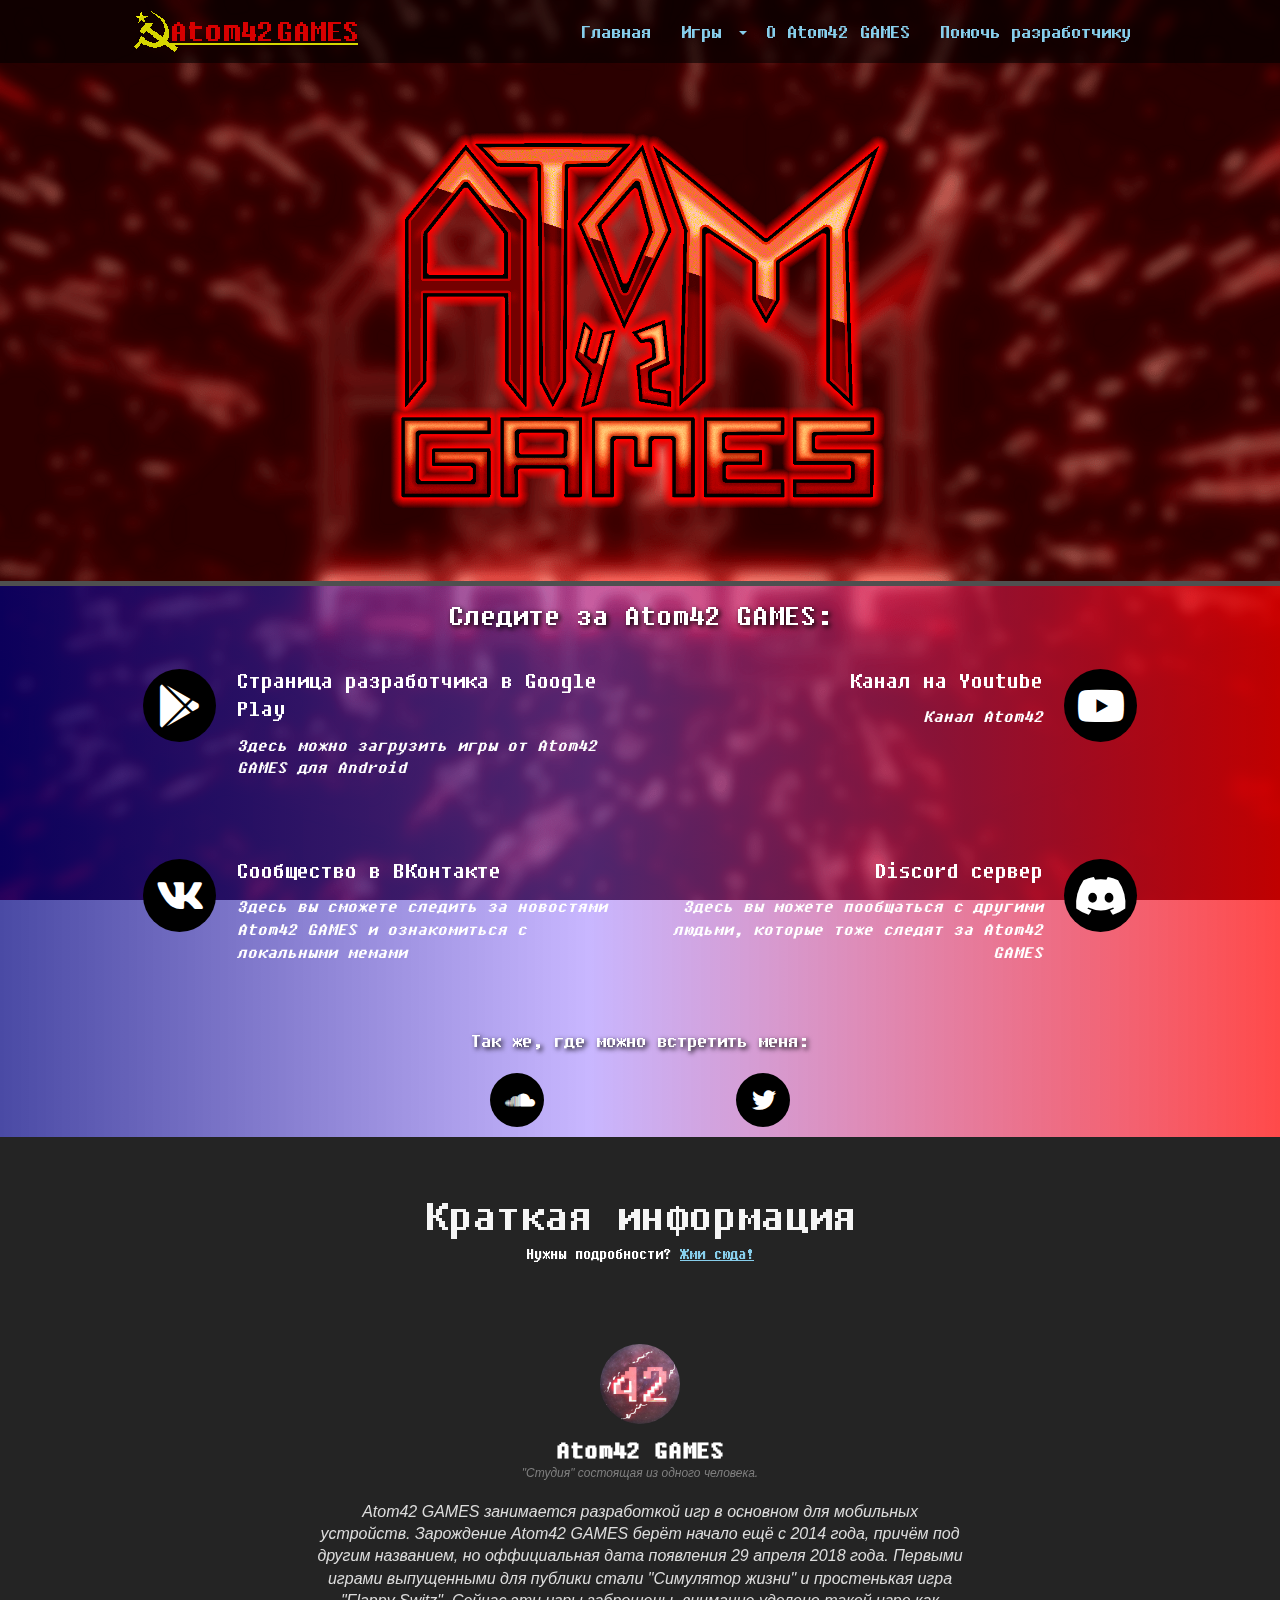
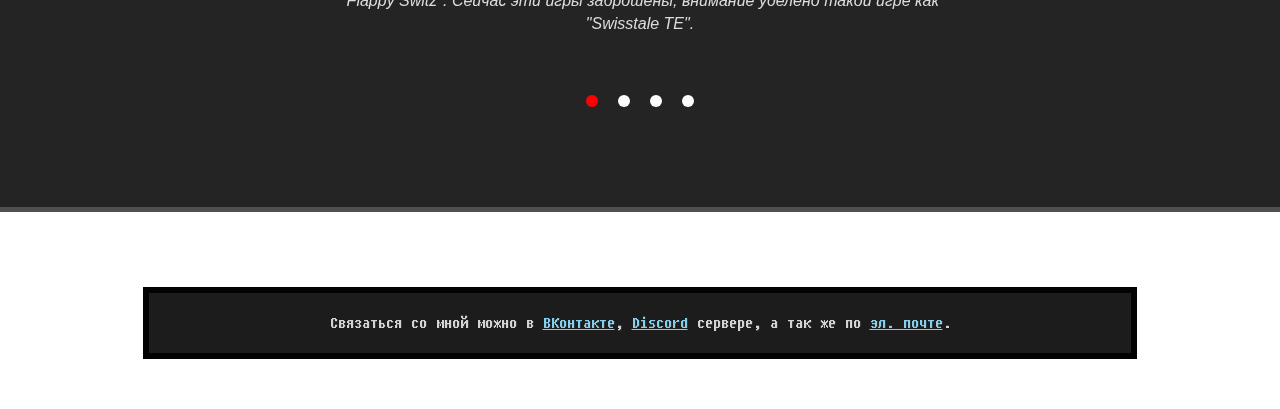
==== commit b113c856: "Add files via upload" ====
--- a/index.html
+++ b/index.html
@@ -1,12 +1,11 @@
 <!doctype html>
-<html>
+<html lang="ru">
 <head>
 <meta charset="utf-8">
 <title>Atom42 GAMES</title>
-<meta name="description" content="Игры и приложения от Atom42 GAMES. Страница-визитка.">
-<meta name="keywords" content="Игры, Swisstale TE, Симулятор жизни, Flappy Switz, Swisstale">
+<meta name="description" content="Сайт-визитка Atom42 GAMES. Atom42 GAMES преимущественно занимается разработкой игр на мобильные устройства. Одной из популярных мобильных игр у Atom42 GAMES является Swisstale.">
+<meta name="keywords" content="Atom42 GAMES, Игры, Swisstale TE, Симулятор жизни, Flappy Switz, Swisstale, Android, Undertale, Undertale AU, Андертейл, Свистейл, Приложения">
 <meta name="author" content="Atom42">
-<meta name="generator" content="WYSIWYG Web Builder 17 Trial Version - https://www.wysiwygwebbuilder.com">
 <meta name="viewport" content="width=device-width, initial-scale=1.0">
 <link href="a42ico.ico" rel="shortcut icon" type="image/x-icon">
 <link href="css/owl.carousel.min.css" rel="stylesheet">
@@ -66,11 +65,34 @@
    });
 </script>
 <link href="css/Fixedsys_Excelsior.css" rel="stylesheet">
+<!-- Yandex.Metrika counter -->
+<script>   
+      (function(m,e,t,r,i,k,a){m[i]=m[i]||function(){(m[i].a=m[i].a||[]).push(arguments)};
+      m[i].l=1*new Date();
+      for (var j = 0; j < document.scripts.length; j++) {if (document.scripts[j].src === r) { return; }}
+      k=e.createElement(t),a=e.getElementsByTagName(t)[0],k.async=1,k.src=r,a.parentNode.insertBefore(k,a)})
+      (window, document, "script", "https://mc.yandex.ru/metrika/tag.js", "ym");
+   
+      ym(91286557, "init", {
+           clickmap:true,
+           trackLinks:true,
+           accurateTrackBounce:true,
+           webvisor:true
+      });
+</script>
+      <noscript><div><img src="https://mc.yandex.ru/watch/91286557" style="position:absolute; left:-9999px;" alt=""/></div></noscript>
+<!-- /Yandex.Metrika counter -->
+<!-- Google tag (gtag.js) -->
+<script async src="https://www.googletagmanager.com/gtag/js?id=G-CY03GQB1JG"></script>
+<script>   
+     window.dataLayer = window.dataLayer || [];
+     function gtag(){dataLayer.push(arguments);}
+     gtag('js', new Date());
+   
+     gtag('config', 'G-CY03GQB1JG');
+</script>
 </head>
 <body>
-   <div id="container">
-
-   </div>
    <div id="wb_navigation">
       <div id="navigation">
          <div class="row">
@@ -87,29 +109,29 @@
                            </button>
                         </div>
                         <div class="navigationMenu-navbar-collapse collapse">
-                           <ul class="nav navbar-nav">
-                              <li class="nav-item">
-                                 <a href="./index.html" title="Главная" class="nav-link btn">Главная</a>
+                           <ul class="nav navbar-nav" itemscope="itemscope" itemtype="https://schema.org/SiteNavigationElement">
+                              <li itemprop="name" class="nav-item">
+                                 <a href="./index.html" title="Главная" class="nav-link btn" itemprop="url">Главная</a>
                               </li>
-                              <li class="nav-item dropdown">
+                              <li itemprop="name" class="nav-item dropdown">
                                  <div class="btn-group">
-                                    <a href="./games.html" title="Игры" class="nav-link btn">Игры</a>
+                                    <a href="./games.html" title="Игры" class="nav-link btn" itemprop="url">Игры</a>
                                     <a href="#" class="btn dropdown-toggle dropdown-toggle-split" data-toggle="dropdown"><b class="caret"></b></a>
                                     <ul class="dropdown-menu">
-                                       <li class="nav-item dropdown-item">
-                                          <a href="./swisstale-te.html" title="Swisstale TE (DEMO)" class="nav-link">Swisstale TE (DEMO)</a>
+                                       <li itemprop="name" class="nav-item dropdown-item">
+                                          <a href="./swisstale-te.html" title="Swisstale TE (DEMO)" class="nav-link" itemprop="url">Swisstale TE (DEMO)</a>
                                        </li>
-                                       <li class="nav-item dropdown-item">
-                                          <a href="./flappy-switz-te.html" title="Flappy Switz TE" class="nav-link">Flappy Switz TE</a>
+                                       <li itemprop="name" class="nav-item dropdown-item">
+                                          <a href="./flappy-switz-te.html" title="Flappy Switz TE" class="nav-link" itemprop="url">Flappy Switz TE</a>
                                        </li>
                                     </ul>
                                  </div>
                               </li>
-                              <li class="nav-item">
-                                 <a href="./about.html" title="О Atom42 GAMES" class="nav-link btn">О Atom42 GAMES</a>
+                              <li itemprop="name" class="nav-item">
+                                 <a href="./about.html" title="О Atom42 GAMES" class="nav-link btn" itemprop="url">О Atom42 GAMES</a>
                               </li>
-                              <li class="nav-item">
-                                 <a href="./helpme.html" title="Помочь разработчику" class="nav-link btn">Помочь разработчику</a>
+                              <li itemprop="name" class="nav-item">
+                                 <a href="./helpme.html" title="Помочь разработчику" class="nav-link btn" itemprop="url">Помочь разработчику</a>
                               </li>
                            </ul>
                         </div>
@@ -123,8 +145,11 @@
    <div id="wb_welcome">
       <div id="welcome">
          <div class="col-1">
-            <div id="wb_welcomeImage" style="display:inline-block;width:100%;height:auto;z-index:1;">
-               <a href="./index.html"><img src="images/Atom42_logo_low.png" id="welcomeImage" alt="" width="940" height="643"></a>
+            <div id="wb_Heading1" style="display:none;width:100%;z-index:1;">
+               <h1 id="Heading1">Главная страница</h1>
+            </div>
+            <div id="wb_welcomeImage" style="display:inline-block;width:100%;height:auto;z-index:2;">
+               <a href="./index.html"><img src="images/Atom42_logo_low.png" id="welcomeImage" alt="" width="940" height="699"></a>
             </div>
          </div>
       </div>
@@ -138,7 +163,7 @@
       <div id="LayoutGrid1">
          <div class="row">
             <div class="col-1">
-               <div id="wb_Card1" style="display:flex;width:100%;z-index:3;" class="card">
+               <div id="wb_Card1" style="display:flex;width:100%;z-index:4;" class="card">
                   <div id="Card1-card-body">
                      <div id="Card1-card-item0"><a href="https://play.google.com/store/apps/dev?id=5139686623617778921" target="_blank"><i class="google-play"></i></a></div>
                      <div id="Card1-card-item1"><a href="https://play.google.com/store/apps/dev?id=5139686623617778921" target="_blank">Страница разработчика в Google Play</a></div>
@@ -148,7 +173,7 @@
                </div>
             </div>
             <div class="col-2">
-               <div id="wb_Card9" style="display:flex;width:100%;text-align:right;z-index:4;" class="card">
+               <div id="wb_Card9" style="display:flex;width:100%;text-align:right;z-index:5;" class="card">
                   <div id="Card9-card-body">
                      <div id="Card9-card-item0"><a href="https://www.youtube.com/c/Atom42" target="_blank"><i class="youtube"></i></a></div>
                      <div id="Card9-card-item1"><a href="https://www.youtube.com/c/Atom42" target="_blank">Канал на Youtube</a></div>
@@ -164,7 +189,7 @@
       <div id="LayoutGrid2">
          <div class="row">
             <div class="col-1">
-               <div id="wb_Card3" style="display:flex;width:100%;z-index:5;" class="card">
+               <div id="wb_Card3" style="display:flex;width:100%;z-index:6;" class="card">
                   <div id="Card3-card-body">
                      <div id="Card3-card-item0"><a href="https://vk.com/Atom42_GAMES" target="_blank"><i class="vk"></i></a></div>
                      <div id="Card3-card-item1"><a href="https://vk.com/Atom42_GAMES" target="_blank">Сообщество в ВКонтакте</a></div>
@@ -174,7 +199,7 @@
                </div>
             </div>
             <div class="col-2">
-               <div id="wb_Card10" style="display:flex;width:100%;text-align:right;z-index:6;" class="card">
+               <div id="wb_Card10" style="display:flex;width:100%;text-align:right;z-index:7;" class="card">
                   <div id="Card10-card-body">
                      <div id="Card10-card-item0"><a href="https://discord.gg/VUmMdxt" target="_blank"><i class="discord"></i></a></div>
                      <div id="Card10-card-item1"><a href="https://discord.gg/VUmMdxt" target="_blank">Discord сервер</a></div>
@@ -193,10 +218,10 @@
    </div>
    <div id="wb_FlexContainer3">
       <div id="FlexContainer3">
-         <div id="wb_IconFont1" style="display:inline-block;width:24px;height:24px;text-align:center;z-index:8;">
+         <div id="wb_IconFont1" style="display:inline-block;width:24px;height:24px;text-align:center;z-index:9;">
             <a href="https://soundcloud.com/dev_atom42" target="_blank"><div id="IconFont1"><i class="IconFont1"></i></div></a>
          </div>
-         <div id="wb_IconFont2" style="display:inline-block;width:24px;height:24px;text-align:center;z-index:9;">
+         <div id="wb_IconFont2" style="display:inline-block;width:24px;height:24px;text-align:center;z-index:10;">
             <a href="https://twitter.com/DEV_Atom42" target="_blank"><div id="IconFont2"><i class="IconFont2"></i></div></a>
          </div>
       </div>
@@ -215,15 +240,15 @@
                               </div>
                               <div id="wb_miniinfo">
                                  <div id="miniinfo" class="owl-carousel owl-theme">
-                                    <div id="wb_Card5" style="display:flex;text-align:center;z-index:10;" class="card">
+                                    <div id="wb_Card5" style="display:flex;text-align:center;z-index:11;" class="card">
                                        <div id="Card5-card-body">
-                                          <img id="Card5-card-item0" src="images/a42g_avatar.jpg" width="2160" height="2160" alt="" title="">
+                                          <img id="Card5-card-item0" src="images/a42g_avatar.jpg" width="256" height="256" alt="" title="">
                                           <div id="Card5-card-item1">Atom42 GAMES</div>
                                           <div id="Card5-card-item2">"Студия" состоящая из одного человека.</div>
                                           <div id="Card5-card-item3">Atom42 GAMES занимается разработкой игр в основном для мобильных устройств. Зарождение Atom42 GAMES берёт начало ещё с 2014 года, причём под другим названием, но оффициальная дата появления  29 апреля 2018 года. Первыми играми выпущенными для публики стали "Симулятор жизни" и простенькая игра "Flappy Switz". Сейчас эти игры заброшены, внимание уделено такой игре как "Swisstale TE".</div>
                                        </div>
                                     </div>
-                                    <div id="wb_Card4" style="display:flex;text-align:center;z-index:11;" class="card">
+                                    <div id="wb_Card4" style="display:flex;text-align:center;z-index:12;" class="card">
                                        <div id="Card4-card-body">
                                           <img id="Card4-card-item0" src="images/Atom42_avatar.jpg" width="666" height="666" alt="" title="">
                                           <div id="Card4-card-item1">Atom42</div>
@@ -231,16 +256,16 @@
                                           <div id="Card4-card-item3">Разработчик игр. Не жажду славы, но распростанить свои игры и мысли миру желаю. Фанат серии игр DOOM. Создатель своей собственной вселенной. Хочу посвятить практически все свои будующие игры этой вселенной.</div>
                                        </div>
                                     </div>
-                                    <div id="wb_Card2" style="display:flex;text-align:center;z-index:12;" class="card">
+                                    <div id="wb_Card2" style="display:flex;text-align:center;z-index:13;" class="card">
                                        <div id="Card2-card-body">
-                                          <img id="Card2-card-item0" src="images/Atom42_Universe.jpg" width="2160" height="2160" alt="" title="">
+                                          <img id="Card2-card-item0" src="images/Atom42_Universe.jpg" width="256" height="256" alt="" title="">
                                           <div id="Card2-card-item1">Вселенная Atom42</div>
                                           <div id="Card2-card-item2">Действия вселенной начинаются в 2017 году, как раз вместе с появлением такой игры в жанре квеста как "Приключения Короля Швейцария: Война за Королевство". До этого вселенная во многом совпадает с реальной историей. В данной вселенной существуют множество новых стран, которые могу замещают реальные, например: Королевство Швейцария (Скандинавия + Швейцария), Королевство Лорда Некита (Украина + Беларусь), СССР (в составе многие бывшие республики).</div>
                                        </div>
                                     </div>
-                                    <div id="wb_Card7" style="display:flex;text-align:center;z-index:13;" class="card">
+                                    <div id="wb_Card7" style="display:flex;text-align:center;z-index:14;" class="card">
                                        <div id="Card7-card-body">
-                                          <img id="Card7-card-item0" src="images/Swisstale2022ICON.png" width="1024" height="1024" alt="" title="">
+                                          <img id="Card7-card-item0" src="images/Swisstale2022ICON.png" width="256" height="256" alt="" title="">
                                           <div id="Card7-card-item1">Swisstale TE</div>
                                           <div id="Card7-card-item2">Игра, которая медленно разрабатывается...</div>
                                           <div id="Card7-card-item3">Swisstale TE - трэшовый вариант игры "Swisstale", в жанре RPG, относится ко вселенной Atom42, но является в ней всего лишь сказкой/легендой. События в игре происходят спустя 5 лет после событий игры Flappy Switz.</div>
@@ -274,9 +299,10 @@
          </div>
       </div>
    </div>
-   <div id="upStickyLayer" style="position:fixed;text-align:left;left:auto;right:25px;top:auto;bottom:25px;width:50px;height:50px;z-index:33;z-index:99999;" data-250-start="opacity:1;" data-start="opacity:0;">
-      <div id="wb_upIcon" style="position:absolute;left:9px;top:8px;width:24px;height:24px;text-align:center;z-index:29;">
+   <div id="upStickyLayer" style="position:fixed;text-align:left;left:auto;right:25px;top:auto;bottom:25px;width:50px;height:50px;z-index:41;z-index:99999;" data-250-start="opacity:1;" data-start="opacity:0;">
+      <div id="wb_upIcon" style="position:absolute;left:9px;top:8px;width:24px;height:24px;text-align:center;z-index:30;">
          <a href="#welcome"><div id="upIcon"><i class="fa fa-arrow-up"></i></div></a></div>
    </div>
+
 </body>
 </html>--- a/css/index.css
+++ b/css/index.css
@@ -1,24 +1,17 @@
-div#container
-{
-   width: 970px;
-   position: relative;
-   margin: 0 auto 0 auto;
-   text-align: left;
-}
 body
 {
-   color: #000000;
+   color: #FFFFFF;
    font-family: "Fixedsys Excelsior";
    font-weight: normal;
    font-size: 13px;
    line-height: 1.1875;
    margin: 0;
-   text-align: center;
+   padding: 0;
 }
 body:after
 {
    background-color: #000000;
-   background-image: url('../images/3d-abstract-space-background-with-wireframe-landscape.png');
+   background-image: url('../images/a42g1_back.png');
    background-position: center center;
    background-repeat: repeat;
    background-size: cover;
@@ -32,20 +25,12 @@
 }
 a
 {
-   color: #0000FF;
+   color: #87CEEB;
    text-decoration: underline;
 }
-a:visited
-{
-   color: #800080;
-}
-a:active
-{
-   color: #FF0000;
-}
 a:hover
 {
-   color: #0000FF;
+   color: #FFFF00;
    text-decoration: underline;
 }
 input:focus, textarea:focus, select:focus
@@ -229,7 +214,7 @@
    -webkit-align-content: flex-start;
    align-content: flex-start;
    margin: 0;
-   background-image: linear-gradient(to right, rgba(0,0,128,0.78) 0%, rgba(128,87,255,0.47) 46%, rgba(255,0,0,0.78) 100%);
+   background-image: linear-gradient(to right, rgba(0,0,128,0.71) 0%, rgba(128,87,255,0.43) 46%, rgba(255,0,0,0.71) 100%);
    border-top-width: 5px;
    border-right-width: 5px;
    border-bottom-width: 5px;
@@ -253,7 +238,7 @@
    display: table;
    text-align: center;
    width: 100%;
-   background-image: linear-gradient(to right, rgba(0,0,128,0.78) 0%, rgba(128,87,255,0.47) 46%, rgba(255,0,0,0.78) 100%);
+   background-image: linear-gradient(to right, rgba(0,0,128,0.71) 0%, rgba(128,87,255,0.43) 46%, rgba(255,0,0,0.71) 100%);
    border: 0px solid #CCCCCC;
    box-sizing: border-box;
    margin: 0;
@@ -331,7 +316,7 @@
    display: table;
    text-align: center;
    width: 100%;
-   background-image: linear-gradient(to right, rgba(0,0,128,0.78) 0%, rgba(128,87,255,0.47) 46%, rgba(255,0,0,0.78) 100%);
+   background-image: linear-gradient(to right, rgba(0,0,128,0.71) 0%, rgba(128,87,255,0.43) 46%, rgba(255,0,0,0.71) 100%);
    border: 0px solid #CCCCCC;
    box-sizing: border-box;
    margin: 0;
@@ -418,14 +403,14 @@
    -webkit-align-content: flex-start;
    align-content: flex-start;
    margin: 0;
-   background-image: linear-gradient(to right, rgba(0,0,128,0.78) 0%, rgba(128,87,255,0.47) 46%, rgba(255,0,0,0.78) 100%);
+   background-image: linear-gradient(to right, rgba(0,0,128,0.71) 0%, rgba(128,87,255,0.43) 46%, rgba(255,0,0,0.71) 100%);
    border: 0px solid #CCCCCC;
    box-sizing: border-box;
    font-size: 0;
 }
 #wb_FlexContainer3
 {
-   background-image: linear-gradient(to right, rgba(0,0,128,0.78) 0%, rgba(128,87,255,0.47) 46%, rgba(255,0,0,0.78) 100%);
+   background-image: linear-gradient(to right, rgba(0,0,128,0.71) 0%, rgba(128,87,255,0.43) 46%, rgba(255,0,0,0.71) 100%);
    border: 0px solid #CCCCCC;
    box-sizing: border-box;
    position: relative;
@@ -463,7 +448,7 @@
    text-align: center;
    width: 100%;
    background-color: transparent;
-   background-image: url('../images/aesthetic-dark-wallpaper-background-neon-light.png');
+   background-image: url('../images/A42g_soviet_universe_info.png');
    background-repeat: repeat;
    background-position: center center;
    background-attachment: fixed;
@@ -916,7 +901,7 @@
 .navigationMenu .dropdown-menu>li>a:focus 
 {
    text-decoration: none;
-   color: #00BFFF;
+   color: #FFFF00;
    background-color: rgba(52,58,64,0.59);
    background-image: none;
 }
@@ -924,7 +909,7 @@
 .navigationMenu .dropdown-menu>li>a.active:hover,
 .navigationMenu .dropdown-menu>li>a.active:focus
 {
-   color: #00BFFF;
+   color: #FFFF00;
    background-color: rgba(52,58,64,0.59);
    background-image: none;
    text-decoration: none;
@@ -1068,14 +1053,14 @@
 {
    background-color: rgba(52,58,64,0.59);
    background-image: none;
-   color: #00BFFF;
+   color: #FFFF00;
    text-decoration: none;
 }
 .navigationMenu .navbar-nav .btn.active,
 .navigationMenu .navbar-nav .btn.active:hover,
 .navigationMenu .navbar-nav .btn.active:focus
 {
-   color: #00BFFF;
+   color: #FFFF00;
    background-color: rgba(52,58,64,0.59);
    background-image: none;
 }
@@ -1099,8 +1084,8 @@
 .navigationMenu .navbar-nav .btn:hover .caret,
 .navigationMenu .navbar-nav>.dropdown>a:focus .caret
 {
-   border-top-color: #00BFFF;
-   border-bottom-color: #00BFFF;
+   border-top-color: #FFFF00;
+   border-bottom-color: #FFFF00;
 }
 .navigationMenu .btn-group.show .btn:not(:first-child),
 .navigationMenu .btn-group.show .btn:not(:first-child):hover,
@@ -1108,14 +1093,14 @@
 {
    background-color: rgba(52,58,64,0.59);
    background-image: none;
-   color: #00BFFF;
+   color: #FFFF00;
 }
 .navigationMenu .btn-group.show .btn .caret,
 .navigationMenu .btn-group.show .btn:hover .caret,
 .navigationMenu .btn-group.show .btn:focus .caret
 {
-   border-top-color: #00BFFF;
-   border-bottom-color: #00BFFF;
+   border-top-color: #FFFF00;
+   border-bottom-color: #FFFF00;
 }
 .navigationMenu .navbar-nav .btn .caret
 {
@@ -1128,7 +1113,7 @@
 }
 .navigationMenu .navbar-link:hover
 {
-   color: #00BFFF;
+   color: #FFFF00;
 }
 .navigationMenu .navbar-header
 {
@@ -1184,8 +1169,8 @@
 .navigationMenu .navbar-nav .btn:hover .caret,
 .navigationMenu .navbar-nav>.dropdown>a:focus .caret
 {
-   border-top-color: #00BFFF;
-   border-bottom-color: #00BFFF;
+   border-top-color: #FFFF00;
+   border-bottom-color: #FFFF00;
 }
 }
 @media (max-width: 640px) 
@@ -1239,7 +1224,7 @@
 .navigationMenu .navbar-nav .btn:hover,
 .navigationMenu .navbar-nav .btn:focus
 {
-   color: #00BFFF;
+   color: #FFFF00;
    background-color: rgba(52,58,64,0.59);
    background-image: none;
 }
@@ -1247,7 +1232,7 @@
 .navigationMenu .navbar-nav .btn.active:hover,
 .navigationMenu .navbar-nav .btn.active:focus
 {
-   color: #00BFFF;
+   color: #FFFF00;
    background-color: rgba(52,58,64,0.59);
    background-image: none;
 }
@@ -1257,12 +1242,12 @@
 {
    background-color: rgba(52,58,64,0.59);
    background-image: none;
-   color: #00BFFF;
+   color: #FFFF00;
 }
 .navigationMenu .navbar-nav .btn:hover .caret
 {
-   border-top-color: #00BFFF;
-   border-bottom-color: #00BFFF;
+   border-top-color: #FFFF00;
+   border-bottom-color: #FFFF00;
 }
 .navigationMenu .navbar-nav .btn .caret
 {
@@ -1273,15 +1258,15 @@
 .navigationMenu .navbar-nav > li > a.active:hover > .caret,
 .navigationMenu .navbar-nav > li > a.active:focus > .caret
 {
-   border-top-color: #00BFFF;
-   border-bottom-color: #00BFFF;
+   border-top-color: #FFFF00;
+   border-bottom-color: #FFFF00;
 }
 .navigationMenu .btn-group.show .btn .caret,
 .navigationMenu .btn-group.show .btn:hover .caret,
 .navigationMenu .btn-group.show .btn:focus .caret
 {
-   border-top-color: #00BFFF;
-   border-bottom-color: #00BFFF;
+   border-top-color: #FFFF00;
+   border-bottom-color: #FFFF00;
 }
 .navigationMenu .navbar-link
 {
@@ -2490,3 +2475,25 @@
    box-sizing: border-box;
    width: 100%;
 }
+#wb_Heading1
+{
+   background-color: transparent;
+   background-image: none;
+   border: 0px solid #000000;
+   border-radius: 0px;
+   box-sizing: border-box;
+   vertical-align: top;
+   margin: 0;
+   padding: 0;
+   text-align: left;
+}
+#Heading1
+{
+   color: #FFFFFF;
+   font-family: "Fixedsys Excelsior";
+   font-weight: bold;
+   font-style: normal;
+   font-size: 32px;
+   margin: 0;
+   text-align: left;
+}
